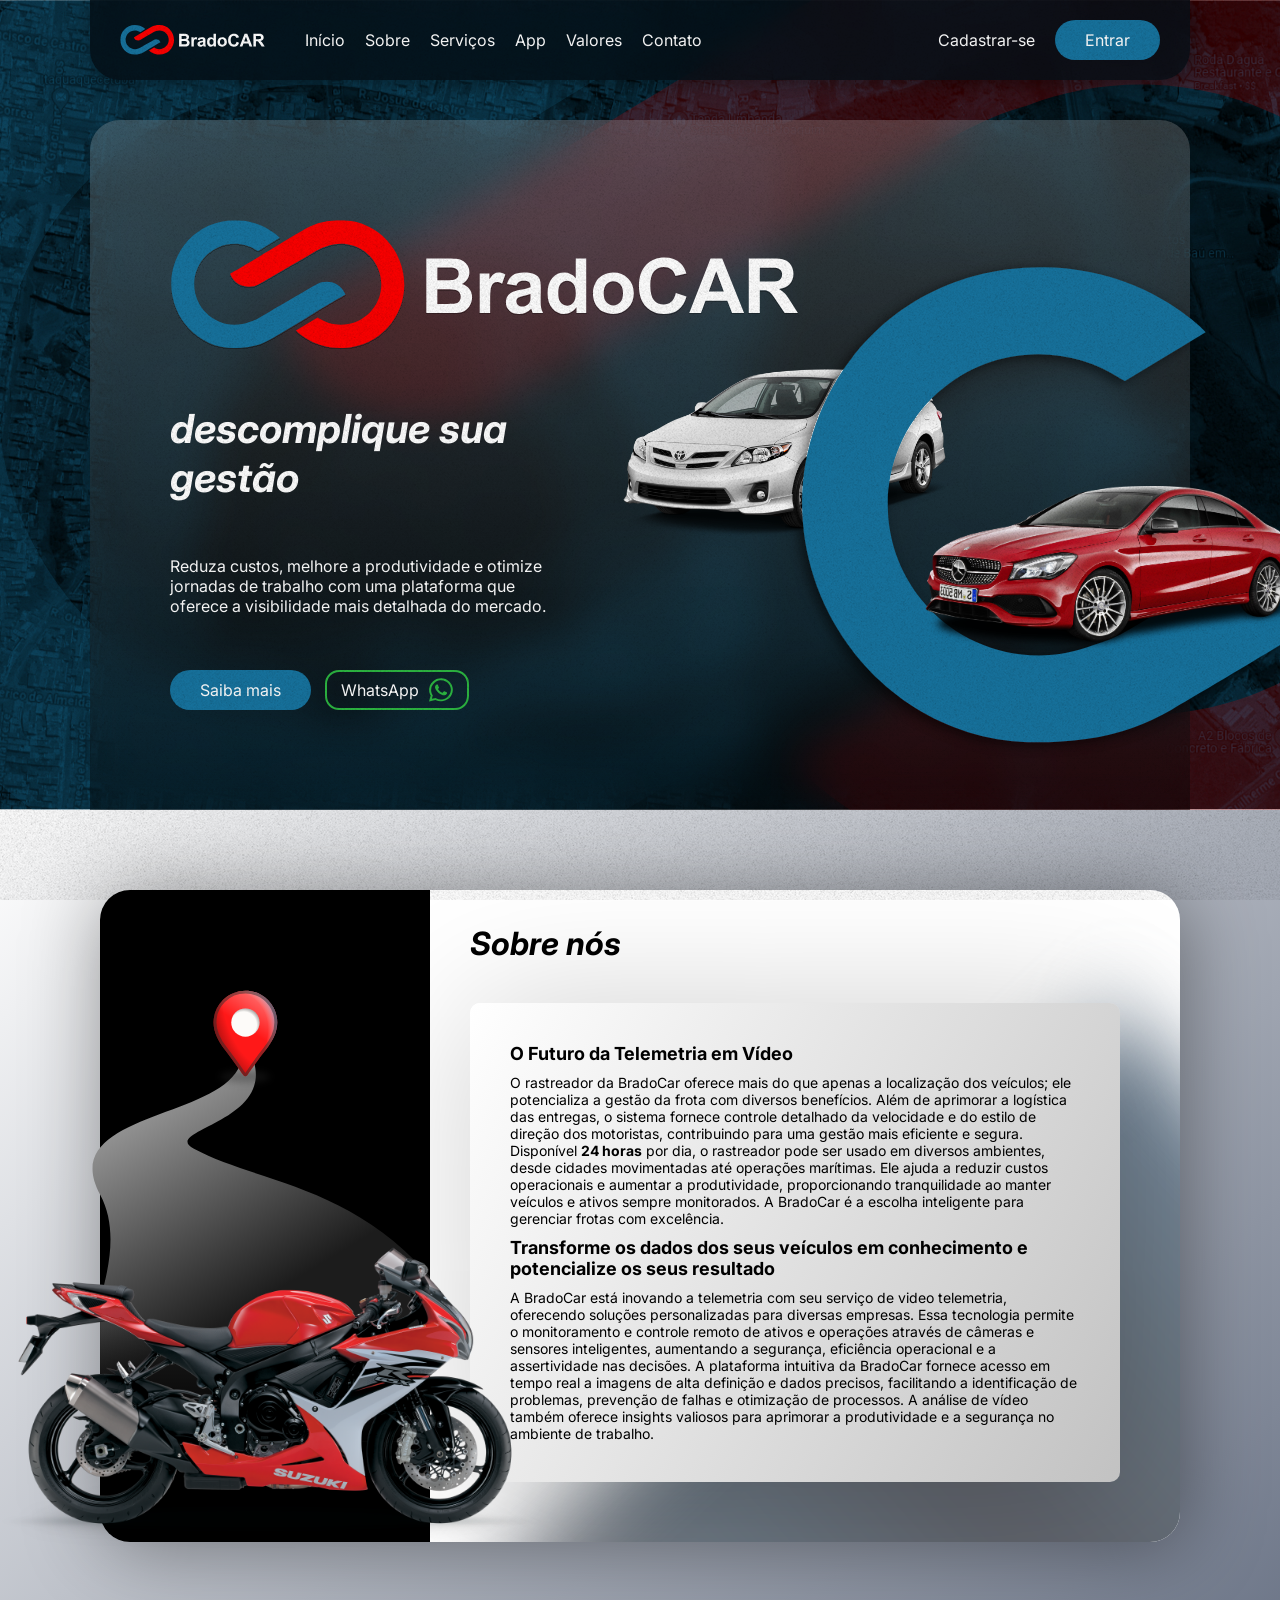
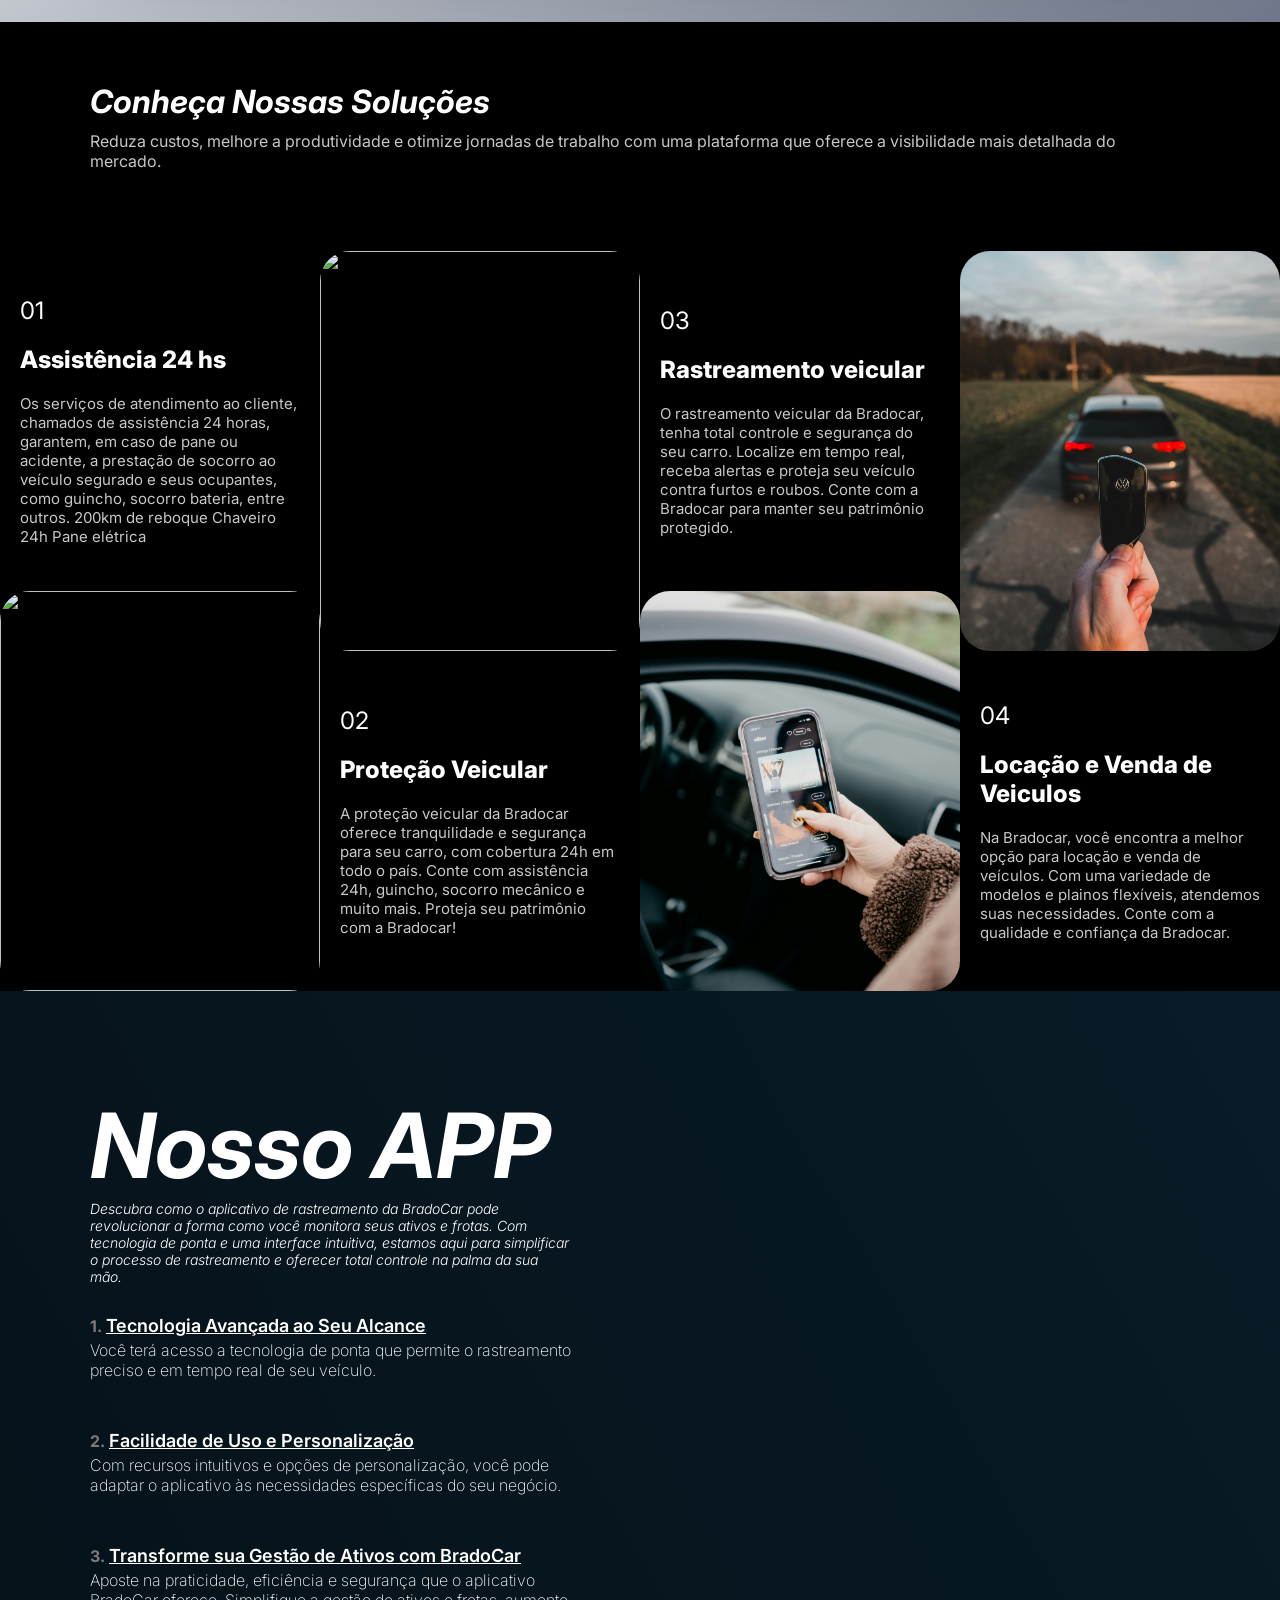
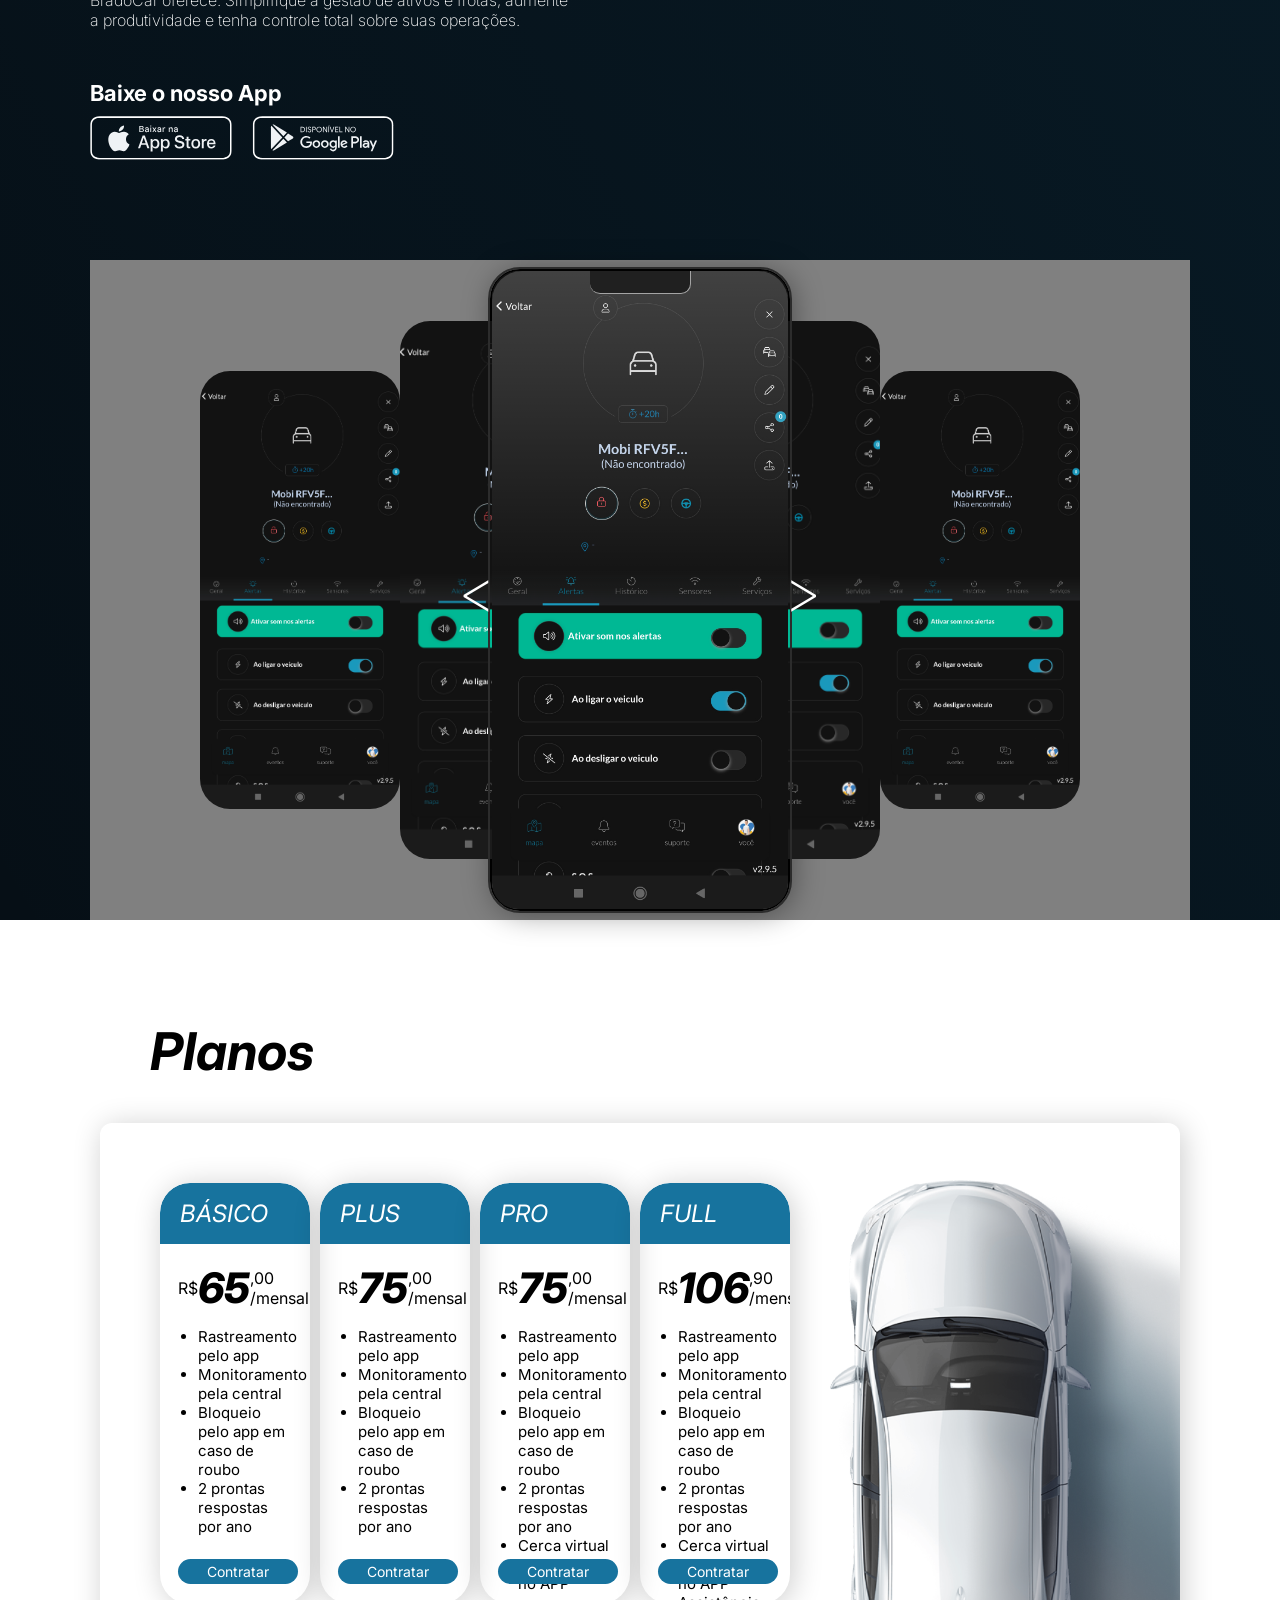
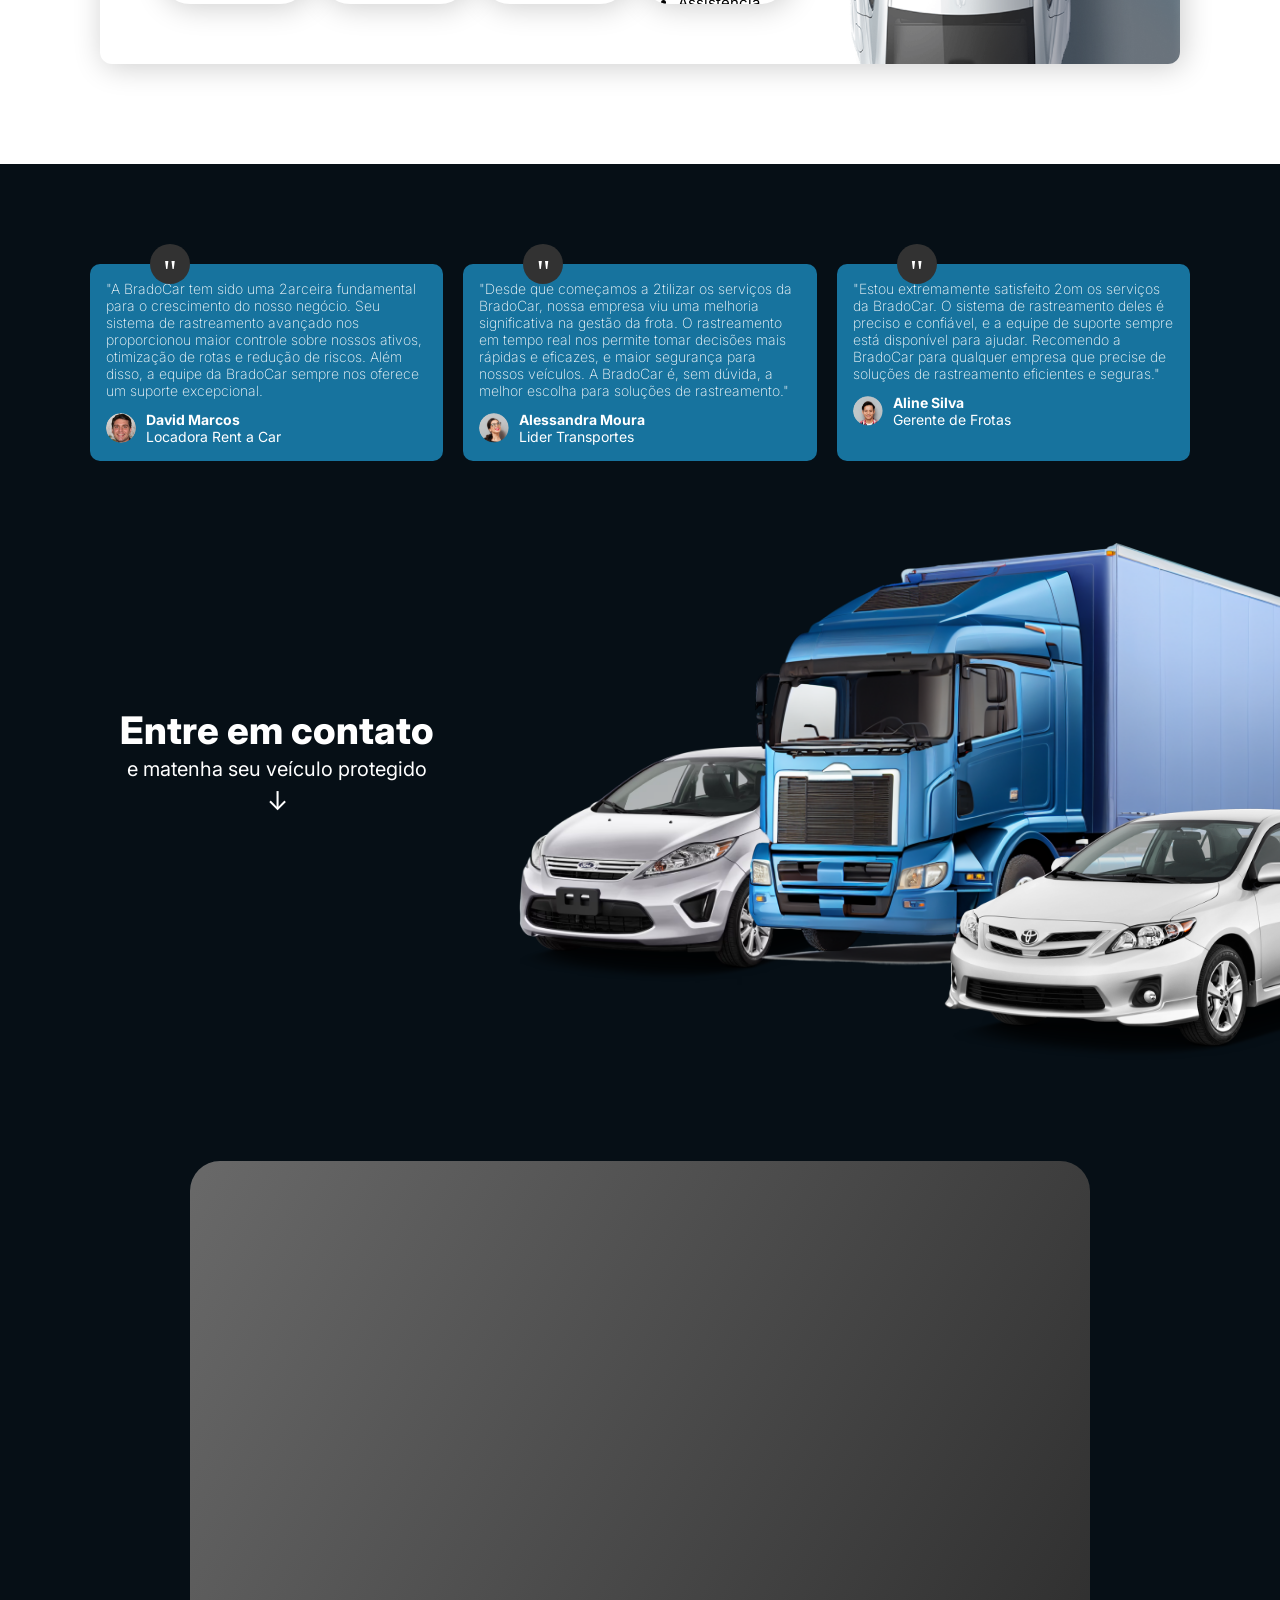
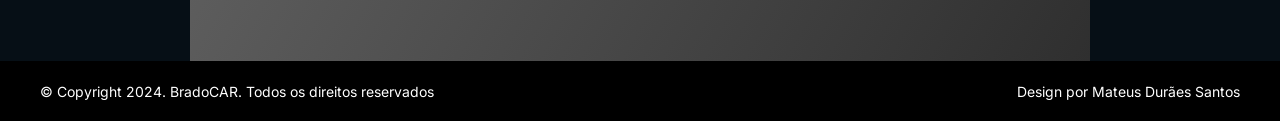
==== index.html @ 633b19df "first commit" ====
<!DOCTYPE html>
<html lang="en">

<head>
  <meta charset="UTF-8">
  <meta name="viewport" content="width=device-width, initial-scale=1.0">
  <title>Document</title>
  <link rel="stylesheet" href="style.css">
</head>

<body>

  <div class="noise"></div>

  <!-- Nav -->
  <header class="nav__container">
    <nav class="width">
      <div class="nav__options">
        <img class="nav__logo" src="./src/bradocar.svg" alt="Logo BradoCar">
        <a href="#" class="nav__link">Início</a>
        <a href="#" class="nav__link">Sobre</a>
        <a href="#" class="nav__link">Serviços</a>
        <a href="#" class="nav__link">App</a>
        <a href="#" class="nav__link">Valores</a>
        <a href="#" class="nav__link">Contato</a>
      </div>

      <div class="nav__options">
        <a href="" class=" nav__link">Cadastrar-se</a>
        <button class="button__blue">Entrar</button>
      </div>
    </nav>
  </header>

  <!-- Banner -->

  <div class="banner">
    <img class="banner__graf--logo" src="src/logo.svg" alt="">
    <div class="banner__container width">
      <div class="banner__grafismo">
        <img class="banner_graf-01" src="src/graf_01.svg" alt="">
        <img class="banner__toyota" src="src/car1.png" alt="">
        <img class="banner__car-mercedes" src="src/car2.png" alt="">
        <img class="banner__car-toyota" src="src/toyota.png" alt="">
      </div>

      <div class="banner__column">
        <img class="banner__logo" src="./src/bradocar.svg" alt="">
        <h1><i>descomplique sua gestão</i></h1>

        <p>
          Reduza custos, melhore a produtividade e otimize jornadas de trabalho com uma plataforma que oferece a
          visibilidade mais detalhada do mercado.
        </p>


        <div class="banner__buttons">
          <a href="#" class="button__blue">
            Saiba mais
          </a>
          <button class="button__whatsapp">
            WhatsApp
            <img src="./src/whatsapp.svg" alt="WhatsApp Logo">
          </button>
        </div>
      </div>
    </div>
  </div>

  <main>

    <!-- SOBRE -->

    <section class="sobre">
      <div class="sobre__grid width">
        <div class="sobre__column-1">
          <img class="sobre__pin" src="src/pin.svg" alt="">
          <img class="sobre__moto" src="src/moto.webp" alt="">
        </div>
        <div class="sobre__column-2">
          <h2><i>Sobre nós</i></h2>

          
          <div class="sobre__description">
            <div class="sobre__sombra"></div>
            <div class="sobre__nos">
              <p class="sobre__title">O Futuro da Telemetria em Vídeo</p>
              <p>
                O rastreador da BradoCar oferece mais do que apenas a localização dos veículos; ele potencializa a gestão da frota com diversos benefícios. Além de aprimorar a logística das entregas, o sistema fornece controle detalhado da velocidade e do estilo de direção dos motoristas, contribuindo para uma gestão mais eficiente e segura. Disponível <strong>24 horas</strong> por dia, o rastreador pode ser usado em diversos ambientes, desde cidades movimentadas até operações marítimas. Ele ajuda a reduzir custos operacionais e aumentar a produtividade, proporcionando tranquilidade ao manter veículos e ativos sempre monitorados. A BradoCar é a escolha inteligente para gerenciar frotas com excelência.
              </p>
              <p class="sobre__title">Transforme os dados dos seus veículos em conhecimento e potencialize os seus resultado</p>
              <p>
                A BradoCar está inovando a telemetria com seu serviço de video telemetria, oferecendo soluções personalizadas para diversas empresas. Essa tecnologia permite o monitoramento e controle remoto de ativos e operações através de câmeras e sensores inteligentes, aumentando a segurança, eficiência operacional e a assertividade nas decisões. A plataforma intuitiva da BradoCar fornece acesso em tempo real a imagens de alta definição e dados precisos, facilitando a identificação de problemas, prevenção de falhas e otimização de processos. A análise de vídeo também oferece insights valiosos para aprimorar a produtividade e a segurança no ambiente de trabalho.
              </p>
            </div>
          </div>

        </div>
      </div>
    </section>

    <!-- SOLUÇÕES -->

    <section class="solucoes">

      <div class="solucoes__header width">
        <h3><i>Conheça Nossas Soluções</i></h3>
        <p>
          Reduza custos, melhore a produtividade e otimize jornadas de trabalho com uma plataforma que oferece a visibilidade mais detalhada do mercado.
        </p>
      </div>
      <!-- Add by Javascript -->
      <div class="solucoes__grid" id="solucoes">
        
       </div>
    </section>
    

    <div class="background">
      
    <!-- NOSSA APP -->

      <section class="app">
        <div class="app__container width">
          <div class="app__column-1">
            <div>
              <h4><i>Nosso APP</i></h4>
              <p class="app__description">
                <i>Descubra como o aplicativo de rastreamento da BradoCar pode revolucionar a forma como você monitora seus ativos e frotas. Com tecnologia de ponta e uma interface intuitiva, estamos aqui para simplificar o processo de rastreamento e oferecer total controle na palma da sua mão.</i>
              </p>
            </div>
            <div class="app__topics">
              <p class="app__title"><strong>1. <span>Tecnologia Avançada ao Seu Alcance</span></strong></p>
              <p class="app__text">Você terá acesso a tecnologia de ponta que permite o rastreamento preciso e em tempo real de seu veículo.</p>
            </div>
            <div class="app__topics">
              <p class="app__title"><strong>2. <span>Facilidade de Uso e Personalização</span></strong></p>
              <p class="app__text">
                Com recursos intuitivos e opções de personalização, você pode adaptar o aplicativo às necessidades específicas do seu negócio.</p>
            </div>
            <div class="app__topics">
              <p class="app__title"><strong>3. <span>Transforme sua Gestão de Ativos com BradoCar</span></strong></p>
              <p class="app__text">Aposte na praticidade, eficiência e segurança que o aplicativo BradoCar oferece. Simplifique a gestão de ativos e frotas, aumente a produtividade e tenha controle total sobre suas operações.</p>
            </div>
            <div class="app__store">
              <p class=""><strong>Baixe o nosso App</strong></p>
              <div class="app__images">
                <img src="src/app_store.svg" alt="">
                <img src="src/play_store.svg" alt="">
              </div>
            </div>
          </div>
        
          <div class="app__cellphone">
            <img class="app__cellphone" src="./src/app.svg" alt="">
          </div>
        </div>
      </section>

      <!-- CARROSSEL -->

      <div class="carousel width">
        <div class="carousel">

          <div class="carousel__iframe">
            <div class="carousel__buttons">
              <button onclick="slide('right')" class="carousel__button--right">&#62;</button>
              <button onclick="slide('left')" class="carousel__button--left">&#60;</button>
            </div>
            <div class="carousel__container" id="carousel__slide">
              <img class="image_corners" src="app/8.png" alt="">
              <img class="image_between" src="app/8.png" alt="">
              <img class="image_center" src="app/8.png" alt="">
              <img class="image_between" src="app/8.png" alt="">
              <img class="image_corners" src="app/8.png" alt="">
            </div>
            
          </div>

        </div>
      </div>

    </div>
    
    <!-- PLANOS -->

    <section class="plain">

      <div class="width">
        <h5><i>Planos</i></h5>
      </div>

      <div class="plain__container" id="plain__container">
        <div class="plain__grid" id="plain__grid"></div>
        <img class="plain__car" src="src/top.png" alt="">
      </div>
    </section>

    <!-- ENTRE EM CONTATO -->
     
    <section class="container">
      <div class="contato__container width">
        <div class="contanto__relatos">
          <div class="contato__card">
            <p class="contato__p">
              "A BradoCar tem sido uma 2arceira fundamental para o crescimento do nosso negócio. Seu sistema de rastreamento avançado nos proporcionou maior controle sobre nossos ativos, otimização de rotas e redução de riscos. Além disso, a equipe da BradoCar sempre nos oferece um suporte excepcional.
            </p>
            <div class="contato__person">
              <img src="src/david.png" alt="">
              <div class="contato__name">
                <p><b>David Marcos</b></p>
                <p>Locadora Rent a Car</p>
              </div>
            </div>
          </div>
  
          <div class="contato__card">
            <p class="contato__p">
              "Desde que começamos a 2tilizar os serviços da BradoCar, nossa empresa viu uma melhoria significativa na gestão da frota. O rastreamento em tempo real nos permite tomar decisões mais rápidas e eficazes, e maior segurança para nossos veículos. A BradoCar é, sem dúvida, a melhor escolha para soluções de rastreamento."
            </p>
            <div class="contato__person">
              <img src="src/alessandra.png" alt="">
              <div class="contato__name">
                <p><b>Alessandra Moura</b></p>
                <p>Lider Transportes</p>
              </div>
            </div>
          </div>
  
          <div class="contato__card">
            <p class="contato__p">
              "Estou extremamente satisfeito 2om os serviços da BradoCar. O sistema de rastreamento deles é preciso e confiável, e a equipe de suporte sempre está disponível para ajudar. Recomendo a BradoCar para qualquer empresa que precise de soluções de rastreamento eficientes e seguras."
            </p>
            <div class="contato__person">
              <img src="src/aline.png" alt="">
              <div class="contato__name">
                <p><b>Aline Silva</b></p>
                <p>Gerente de Frotas</p>
              </div>
            </div>
          </div>
        </div>
  
        <div class="contato__cars">
          <div class="contato__images">
            <img class="contato__truck" src="src/truck.webp" alt="Caminhão">
            <img class="contato__fiesta" src="src/fiesta.png" alt="">
            <img class="contato__toyota" src="src/toyota.png" alt="">
          </div>
  
          <div class="contato__message">
            <h6>Entre em contato</h6>
            <p>e matenha seu veículo protegido</p>
            <div class="contato__arrow">↓</div>
          </div>
        </div>
      </div>
    </section>

  </main>

  <!-- FOOTER -->

  <footer>
    <div class="footer__container">

    </div>

    <div class="footer__rodape">
      <p>© Copyright 2024. BradoCAR. Todos os direitos reservados</p>
      <p>Design por Mateus Durães Santos</p>
    </div>    
  </footer>

</body>

<script>

const cardsInfos = [
  {
    number: '01',
    title: 'Assistência 24 hs',
    description: `Os serviços de atendimento ao cliente, chamados de assistência 24 horas, garantem, em caso de pane ou acidente, a prestação de socorro ao veículo segurado e seus ocupantes, como guincho, socorro bateria, entre outros.
    200km de reboque
    Chaveiro 24h
    Pane elétrica`,
    image: 'streets.jpg',
    css: 1
  },
  {
    number: '02',
    title: 'Proteção Veicular',
    description: `A proteção veicular da Bradocar oferece tranquilidade e segurança para seu carro, com cobertura 24h em todo o país. Conte com assistência 24h, guincho, socorro mecânico e muito mais. Proteja seu patrimônio com a Bradocar!`,
    image: 'truck.jpg',
    css: 2
  },
  {
    number: '03',
    title: 'Rastreamento veicular',
    description: `O rastreamento veicular da Bradocar, tenha total controle e segurança do seu carro. Localize em tempo real, receba alertas e proteja seu veículo contra furtos e roubos. Conte com a Bradocar para manter seu patrimônio protegido.`,
    image: 'cellphone.jpg',
    css: 1
  },
  {
    number: '04',
    title: 'Locação e Venda de Veiculos',
    description: `Na Bradocar, você encontra a melhor opção para locação e venda de veículos. Com uma variedade de modelos e plainos flexíveis, atendemos suas necessidades. Conte com a qualidade e confiança da Bradocar.`,
    image: 'carkey.jpg',
    css: 2
    
  },
]
const solucoes = document.getElementById('solucoes')

cardsInfos.forEach(obj => {
  const cards = document.createElement('div')
  cards.classList.add(obj.css == 1 ? 'solucoes__card-1' : 'solucoes__card-2')
  cards.innerHTML += `
    <div class="solucoes__text">
      <p class="solucoes__number">${obj.number}</p>
      <p class="solucoes__title">${obj.title}</p>
      <p class="solucoes__p">${obj.description}</p>
    </div>
    <img class="solucoes__img" src="src/${obj.image}" alt="">
  `
  solucoes.appendChild(cards)
})

const plain = document.getElementById('plain__grid')

const plainsInfos = [
  {
    plain: 'BÁSICO',
    value: 65,
    plainsOptions: [
      'Rastreamento pelo app',
      'Monitoramento pela central',
      'Bloqueio pelo app em caso de roubo',
      '2 prontas respostas por ano',
    ],
  },
  {
    plain: 'PLUS',
    value: 75,
    plainsOptions: [
      'Rastreamento pelo app',
      'Monitoramento pela central',
      'Bloqueio pelo app em caso de roubo',
      '2 prontas respostas por ano'
    ],
  },
  {
    plain: 'PRO',
    value: 75,
    plainsOptions: [
      'Rastreamento pelo app',
      'Monitoramento pela central',
      'Bloqueio pelo app em caso de roubo',
      '2 prontas respostas por ano',
      'Cerca virtual com alerta no APP',
    ],
  },
  {
    plain: 'FULL',
    value: 106.9,
    plainsOptions: [
      'Rastreamento pelo app',
      'Monitoramento pela central',
      'Bloqueio pelo app em caso de roubo',
      '2 prontas respostas por ano',
      'Cerca virtual com alerta no APP',
      'Assistência 24 horas',
    ],
  },
]

plainsInfos.forEach(obj => {
  const plainCard = document.createElement('div')
  plainCard.classList.add('plain__cards')
  
  const [valueFirst, valueSecond] = String(obj.value.toFixed(2)).split('.');

  plainCard.innerHTML = `
    <div class="plain__header"><i>${obj.plain}</i></div>
    <div class="plain__container--card">
      <div class="plain__price">
        <span class="plain__price--money">R$</span>
        <p class="plain__price--value"><i>${valueFirst}</i></p>
        <span>,${valueSecond} <br> /mensal</span>
      </div>
      <div class="plain__options">
        <ul>${obj.plainsOptions.map(options => `<li>${options}</li>`).join('')}</ul>
      </div>
      <button class="plain__button--blue">Contratar</button>
    </div>`
    plain__grid.appendChild(plainCard)
})


let slidePixels = 0

const slide = (param) => {
  const slide = document.getElementById('carousel__slide')

  if(param == 'right') {
    // slidePixels = slidePixels + 267
    // slide.style.transform = `translateX(${slidePixels}px)`
  }
  if(param == 'left') {
    slidePixels = slidePixels - 267
    slide.style.transform = `translateX(${slidePixels}px)`
  }
}



</script>

<style>
  @import url('https://fonts.googleapis.com/css2?family=Inter:ital,opsz,wght@0,14..32,100..900;1,14..32,100..900&display=swap');
  * {
    font-family: "Inter", sans-serif;
    padding: 0;
    margin: 0;
    box-sizing: border-box;
  }

  a {
    text-decoration: none;
  }

  :root {
    --blue_00: #17739E;
    --blue_01: #007AFF;
    --blue_02: #060F16;
    --red: #FF1818;
    --cinza: #323232;
    --preto: #121212;
  }

  .noise {
    position: fixed;
    pointer-events: none;
    top: 0;
    left: 0;
    width: 100vw;
    height: 100vh;
    background-image: url('./src/noise.png');
    z-index: 200;
    opacity: 0.4;
  }

  body {
    background: var(--blue_02);
    overflow-x: hidden;
  }

  .width {
    max-width: 1100px;
    width: calc(100% - 100px);
    margin: auto;
  }

  .button__blue {
    background: var(--blue_00);
    transition: .2s;
    color: #fff;
    font-size: 16px;
    border: none;
    border-radius: 50px;
    padding: 10px 30px;
    cursor: pointer;
    width: max-content;
    height: 40px;
  }

  .button__blue:hover {
    background: var(--blue_01);
    transition: .2s;
  }

  .button__whatsapp {
    transition: .2s;
    display: flex;
    align-items: center;
    gap: 10px;
    border: 2px solid #2DB742;
    border-radius: 14px;
    background: none;
    color: white;
    font-size: 16px;
    height: 40px;
    padding: 0 14px;
    width: max-content;
    cursor: pointer;
  }

  .button__whatsapp img {
    width: 24px;
    object-fit: contain;
  }


  .button__whatsapp:hover {
    background: rgba(56, 120, 73, 0.4);
    transition: .2s;
  }

  /* Nav */

  .nav__container {
    position: fixed;
    top: 0;
    display: flex;
    justify-content: center;
    width: 100%;
    z-index: 6;
  }

  nav {
    display: flex;
    align-items: center;
    justify-content: space-between;
    background: #060f16d1;
    height: 80px;
    backdrop-filter: blur(14px);
    padding: 0 30px;
    width: 100%;
    border-radius: 0 0 30px 30px;
    box-shadow: 4px 3px 20px rgba(0, 0, 0, 0.4);
  }

  .nav__options {
    display: flex;
    align-items: center;
    gap: 20px;
  }

  .nav__logo {
    height: 30px;
    object-fit: contain;
    margin-right: 20px;
  }

  .nav__link {
    color: #fff;
    font-size: 16px;
    transition: .2s;
  }

  .nav__link:hover {
    color: #c2c2c2;
    transition: .2s;
  }

  /* Header */

  .banner {
    position: relative;
    display: flex;
    justify-content: center;
    width: 100%;
    height: 90vh;
    background-image: url('./src/maps.jpg');
    background-size: cover;
    background-repeat: no-repeat;
    color: white;
    overflow: hidden;
  }

  .banner__container {
    position: absolute;
    bottom: 0;
    width: 100%;
    height: calc(90vh - 120px);
    backdrop-filter: blur(20px);
    border-radius: 30px 30px 0 0;
    background-image: linear-gradient(180deg, rgba(255, 255, 255, 0.2), rgba(0, 0, 0, 0.4));
    padding: 100px 80px;
    z-index: 2;
  }

  .banner__buttons {
    display: flex;
    gap: 14px;
    align-items: center;
  }

  .banner__logo {
    height: 130px;
    width: max-content;
    z-index: 2;
  }

  h1 {
    font-size: 40px;
  }

  .banner__column {
    position: relative;
    width: 40%;
    height: 100%;
    display: flex;
    flex-direction: column;
    justify-content: space-between;
  }

  /*  */

  .banner__graf--logo {
    position: absolute;
    right: -360px;
    top: -100px;
    height: 1000px;
    opacity: 0.2;
    filter: drop-shadow();
    z-index: 1;
  }

  .banner__grafismo {
    position: absolute;
    top: 0;
    right: 0;
    height: 100%;
    width: 46%;
    z-index: 2;
  }
  .banner_graf-01 {
    position: absolute;
    height: 500px;
    left: 20%;
    top: 20%;
    z-index: 2;
  }

  .banner__toyota,
  .banner__car-mercedes,
  .banner__car-toyota {
    position: absolute;
  }

  .banner__car-toyota {
    transform: translate(-150px, -70px);
    width: 340px;
    top: 40%;
    left: 16%;
    z-index: 1;
    animation: carro 1.2s;
  }

  .banner__toyota {
    width: 300px;
    z-index: 3;
    left: 20%;
    top: 42%;
    animation: carro-1 1s;
  }

  .banner__car-mercedes {
    width: 400px;
    z-index: 4;
    top: 40%;
    left: 25%;
    transform: translate(100px, 70px) scalex(-1);
    animation: mercedez 0.8s;
  }

  @keyframes carro-1 {
    from {
      transform: translate(80px, 0);
    }

    to {
      transform: translate(0, 0);
    }
  }

  @keyframes carro {
    from {
      transform: translate(-50px, -70px);
    }

    to {
      transform: translate(-150px, -70px);
    }
  }

  @keyframes mercedez {
    from {
      transform: translate(200px, 70px) scalex(-1);
    }

    to {
      transform: translate(100px, 70px) scalex(-1);
    }
  }

  /* SOBRE */

  .sobre {
    padding: 80px 0;
    background-image: linear-gradient(140deg, white, #6E7789);
    width: 100%;
  }

  .sobre__grid {
    position: relative;
    display: grid;
    width: calc(100% - 200px);
    grid-template-columns: 330px 2fr;
    box-shadow: 4px 4px 80px rgba(0, 0, 0, 0.4);
    border-radius: 30px;
  }

  .sobre__column-1 {
    position: relative;
    display: flex;
    justify-content: center;
    background: black;
    width: 100%;
    border-radius: 30px 0 0 30px;
  }


  .sobre__pin {
    transform: translatex(-4px);
    width: calc(100% + 8px);
    border-radius: 0 0 0 30px;
  }

  .sobre__moto {
    position: absolute;
    bottom: -30px;
    margin: auto;
    width: calc(100% + 260px);
    z-index: 3;
  }

  .sobre__column-2 {
    background: #fff;
    border-radius: 0 30px 30px 0;
    padding: 34px 60px 60px 40px;
    overflow: hidden;
  }

  h2 {
    font-size: 32px;
    margin-bottom: 40px;
  }

  .sobre__nos {
    position: relative;
    display: flex;
    flex-direction: column;
    gap: 10px;
    border-radius: 10px;
    box-shadow: 4px 4px 140px rgba(0, 0, 0, 0.2);
    padding: 40px;
    z-index: 2;
    background-image: linear-gradient(120deg, white, #c2c2c2);
  }

  .sobre__description {
    position: relative;
    font-size: 14px;
  }

  .sobre__title {
    font-size: 18px;
    font-weight: 700;
    z-index: 1;
  }

  .sobre__sombra {
    position: absolute;
    top: 160px;
    left: 200px;
    width: 798px;
    height: 856px;
    transform: rotate(48deg);
    background-image: linear-gradient(#778a9d, #67737E, rgb(93, 96, 104), #67737E, #7e7f85);
    filter: blur(40px);
  }

  /* SOLUÇÕES */

  .solucoes {
    background-color: black;
    color: white;
  }

  .solucoes__header {
    padding: 60px 0 80px 0;
    display: flex;
    flex-direction: column;
    gap: 10px;
  }
  
  h3 {
    font-size: 32px;
  }

  .solucoes__header p {
    color: #C7C7C7;
  }

  .solucoes__grid {
    display: grid;
    grid-template-columns: 1fr 1fr 1fr 1fr;
    width: 100%;
  }

  .solucoes__card-1 {
    display: flex;
    flex-direction: column;
  }

  .solucoes__texts {
    padding: 20px;
  }

  .solucoes__number {
    font-weight: 300px;  
    font-size: 24px;
  }

  .solucoes__title {
    font-size: 24px; 
    font-weight: 800;
  }

  .solucoes__p {
    font-size: 15px;
    color: #C7C7C7;
  }

  .solucoes__text {
    display: flex;
    flex-direction: column;
    justify-content: center;
    gap: 20px;
    padding: 20px;
    height: 340px;
  }

  .solucoes__img{
    width: 100%;
    height: 400px;
    object-fit: cover;
    border-radius: 30px;
    transition: .2s;
  }

  .solucoes__card-1 {
    position: relative;
  }

  .solucoes__card-2 {
    position: relative;
    display: flex;
    flex-direction: column-reverse;
  }

  /* APP */

  .background {
    background-image: linear-gradient(60deg, transparent, #17739e1f);
  }

  .app__container {
    display: grid;
    grid-template-columns: 1fr 1.2fr;
    gap: 40px;
    color: white;
    padding: 100px 0;
  }

  .app__column-1 {
    display: flex;
    flex-direction: column;
    gap: 30px;
  }

  h4 {
    font-size: 90px;
  }

  .app__description {
    font-size: 14px;
    font-weight: 300;
  }

  .app__topics {
    display: flex;
    flex-direction: column;
    gap: 4px;
    margin-bottom: 20px;
  }

  .app__title {
    color: #7b7b7b;
  }

  .app__title span {
    font-weight: 600;
    font-size: 18px;
    text-decoration: underline;
    color: white;
  }

  .app__text {
    font-size: 16px;
    font-weight: 200;
  }

  .app__store {
    display: flex;
    flex-direction: column;
    gap: 10px;
  }

  .app__store p {
    font-size: 22px;
  }

  .app__store img {
    height: 44px;
  }

  .app__images {
    display: flex;
    gap: 20px;
  }

  .app__cellphone {
    position: relative;
    display: flex;
    align-items: center;
  }

  .app__cellphone img {
    position: absolute;
    width: calc(100% + 100px);
  }

  /* CARROSSEL */

  .carousel {
    position: relative;
    display: flex;
    justify-content: center;
    align-items: center;
    gap: 20px;
    height: 660px;
    width: 100%;
    background-color: gray;
  }

  .carousel * {
    transition: .2s;
  }

  .carousel__iframe {
    position: absolute;
    display: flex;
    justify-content: center;
    margin: auto;
    outline: 2px solid #2c2c2c;
    border: 2px solid black;
    border-radius: 30px;
    height: 642px;
    width: 300px;
    box-shadow: 3px 3px 30px rgba(0, 0, 0, 0.4);
  }

  .carousel__iframe::before { /* Camera */
    content: '';
    position: absolute;
    margin: auto;
    height: 22px;
    background: rgb(32, 32, 32);
    width: 100px;
    border-radius: 0 0 10px 10px;
    border-color: #a4a4a4;
    border-width: 0 1px 1px 0 ;
    border-style: solid;
    z-index: 2;
  }

  .carousel__iframe::after {
    content: '';
    position: absolute;
    width: 100%;
    height: 100%;
    background-image: linear-gradient(rgba(255,255,255, 0.2), transparent, transparent);
    z-index: 1;
    border-radius: 30px;
  }

  .carousel__container {
    display: flex;
    align-items: center;
    justify-content: center;
  }

  .image_center, .image_corners, .image_between {
    object-fit: cover;
    border-radius: 30px;
  }

  .image_center {
    position: absolute;
    width: 296px;
    height: 638px;
    border-radius: 26px;
  }

  .image_between {
    min-width: 240px;
    width: calc(100% - 100px);
    height: calc(100% - 100px);
  }
  
  .image_corners {
    min-width: 200px;
    width: calc(100% - 200px);
    height: calc(100% - 200px);
  }

  .carousel__buttons {
    display: flex;
    align-items: center;
    position: absolute;
    top: 0;
    border-radius: 30px;
    width: 100%;
    height: 100%;
  }
  
  .carousel__button--left, .carousel__button--right {
    position: absolute;
    background: none;
    font-size: 60px;
    border: none;
    font-weight: 200;
    color: white;
    z-index: 3;
    transition: .2s;
    cursor: pointer;
    border-radius: 50%;
    width: 70px;
    height: 70px;
  }

  .carousel__button--left:hover, .carousel__button--right:hover {
    transition: .2s;
    backdrop-filter: blur(4px);
    color: var(--blue_01);
  }

  .carousel__button--left {
    left: -50px;
  }

  .carousel__button--right {
    right: -50px;
  }

  /* PLAIN */

  .plain {
    background: white;
    padding: 100px 0;
  }

  .plain .width {
    width: calc(100% - 300px);
    margin-bottom: 40px;
    max-width: initial;
  }

  h5 {
    font-size: 52px;  
    font-weight: 700;
  }

  .plain__container {
    position: relative;
    display: flex;
    box-shadow: 3px 3px 30px rgba(0, 0, 0, 0.2);
    padding: 60px;
    width: calc(100% - 200px);
    border-radius: 12px;
    overflow: hidden;
    margin: auto;
  }

  .plain__grid {
    display: grid;
    grid-template-columns: 1fr 1fr 1fr 1fr;
    gap: 10px;
    padding-right: 330px;
  }

  .plain__price {
    display: flex;
    align-items: center;
  }

  .plain__price--money {
    font-size: 16px;
  }

  .plain__price--value {
    font-size: 42px;
    font-weight: 800;
  }
  
  .plain__options li {
    font-size: 15px;
  }

  .plain__cards {
    position: relative;
    border-radius: 30px;
    overflow: hidden;
    box-shadow: 3px 3px 30px rgba(0,0,0,0.2);
  }

  .plain__container--card {
    position: relative;
    display: flex;
    flex-direction: column;
    gap: 14px;
    height: 360px;
    padding: 18px;
  }
  
  .plain__button--blue {
    position: absolute;
    z-index: 4;
    background: var(--blue_00);
    color: white;
    border-radius: 50px;
    font-size: 14px;
    border: none;
    padding: 4px 10px;
    bottom: 20px;
    width: calc(100% - 30px);
  }

  .plain ul {
    margin-left: 20px;
  }
  
  .plain__header {
    background: var(--blue_00);
    color: white;
    font-size: 24px;
    padding: 16px 20px;
    border-radius: 30px 30px 0 0;
  }

  .plain__car {
    position: absolute;
    right: -50px;
    width: 400px;
    bottom: -160px;
  }

  /* CONTATO */

  .container {
    overflow: hidden;
  }

  .contato__container {
    position: relative;
    display: flex;
    flex-direction: column;
    align-items: center;
    color: white; 
    padding-top: 100px;
  }

  .contanto__relatos {
    display: grid;
    grid-template-columns: 1fr 1fr 1fr;
    gap: 20px;
  }

  .contato__card {
    position: relative;
    display: flex;
    flex-direction: column;
    background: var(--blue_00);
    padding: 16px;
    border: 14px;
    color: white;
    font-size: 14px;
    border-radius: 10px;
    gap: 12px;
  }

  .contato__card::before {
    position: absolute;
    content: '"';
    top: -20px;
    left: 60px;
    display: flex;
    justify-content: center;
    width: 40px;
    height: 40px;
    border-radius: 50%;
    background: var(--cinza);
    line-height: 56px;
    font-family: Georgia, 'Times New Roman', Times, serif;
    color: white;
    font-size: 34px;
  }

  .contato__p {
    font-weight: 200;
  }

  .contato__person {
    display: flex;
    gap: 10px;
    align-items: center;
    width: 100%;
    font-size: 14px;
  }

  .contato__person img {
    width: 30px;
    height: 30px;
    border-radius: 50%;
    object-fit: cover;
  }

  .contato__name {
    display: flex;
    flex-direction: column;
  }

  .contato__images {
    position: absolute;
    left: 50%;
    bottom: 0;
    width: 700px;
    height: 100%;
  }

  h6 {
    font-size: 38px;
    font-weight: 800;
  }
  .contato__truck,
  .contato__fiesta,
  .contato__toyota {
    position: absolute;
    right: 0;
    bottom: 0;
  }
  
  .contato__truck {
    z-index: 2;
    right: -200px;
    height: 600px;
    animation: truck 1.4s;
  }
  
  .contato__fiesta {
    height: 275px;
    right: 418px;
    bottom: 70px;
    animation: fiesta 1.4s;
  }

  .contato__toyota {
    z-index: 3;
    height: 381px;
    bottom: -64px;
    right: -100px;
    animation: toyota 1.6s;
  }

  @keyframes truck {
    from {
      transform: translate(140px, 0);
    }
    to {
      transform: translate(0, 0);
    }
  }

  @keyframes fiesta {
    from {
      transform: translate(200px, 0);
    }
    to {
      transform: translate(0, 0);
    }
  }

  @keyframes toyota {
    from {
      transform: translate(140px, 0);
    }
    to {
      transform: translate(0, 0);
    }
  }

  .contato__truck {
    position: absolute;
  }

  /* FOOTER */

  footer {
    position: relative;
    display: flex;
    flex-direction: column;
    align-items: center;
    padding-top: 100px;
    width: 100%;
  }

  .footer__container {
    background-image: linear-gradient(120deg, #696969,#2F2F2F);
    height: 500px;
    width: 100%;
    max-width: 900px;
    border-radius: 30px 30px 0 0;
    padding: 40px 100px;
    bottom: 0;
  }
  
  .footer__rodape {
    display: flex;
    align-items: center;
    justify-content: space-between;
    width: 100%;
    height: 60px;
    padding: 0 40px;
    background: black;
    color: white;
    font-size: 14px;
  }

  .contato__message {
    display: flex;
    flex-direction: column;
    gap: 4px;
    z-index: 2;
    margin-left: 20px;
    padding: 10px;
    text-align: center;
  }

  .contato__message p {
    font-size: 20px;
  }

  .contato__arrow {
    font-size: 26px;
  }

  .contato__cars {
    position: relative;
    display: flex;
    align-items: center;
    height: 600px;
    width: 100%;
  }

</style>
</html>
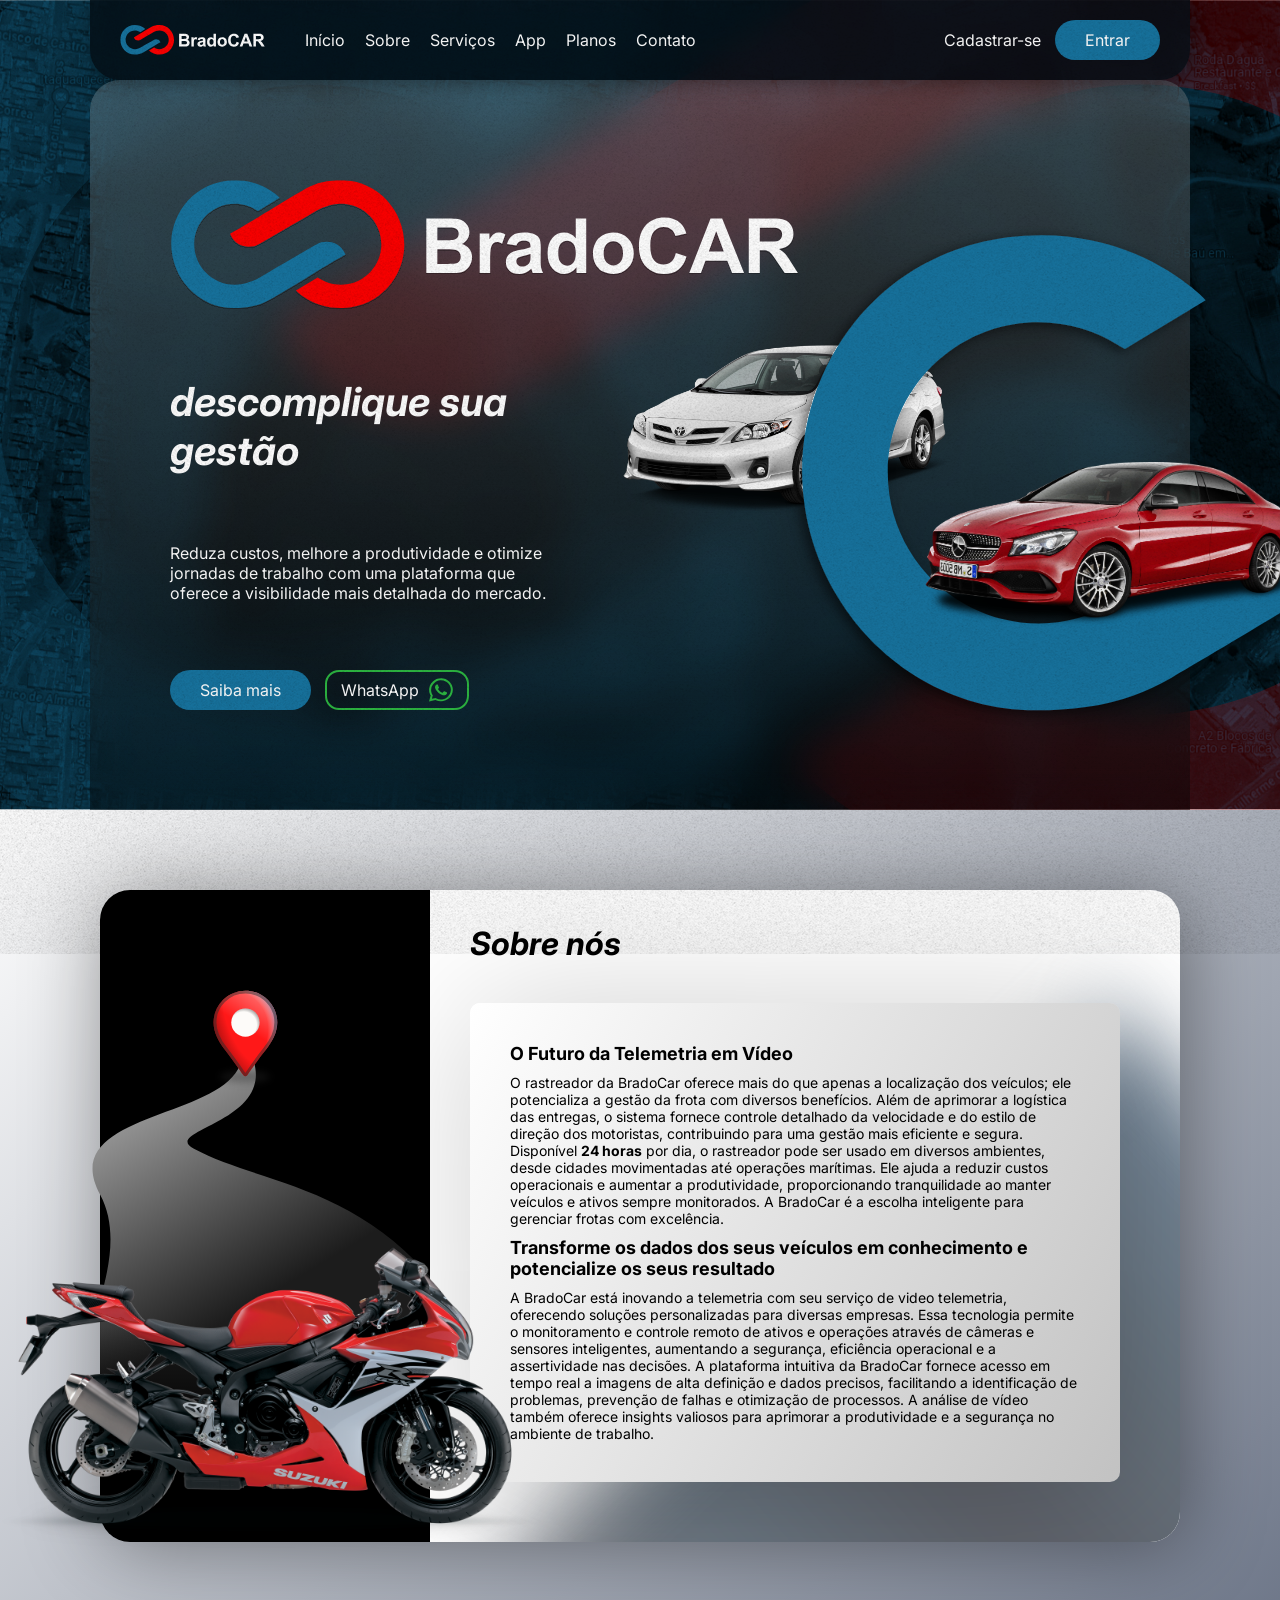
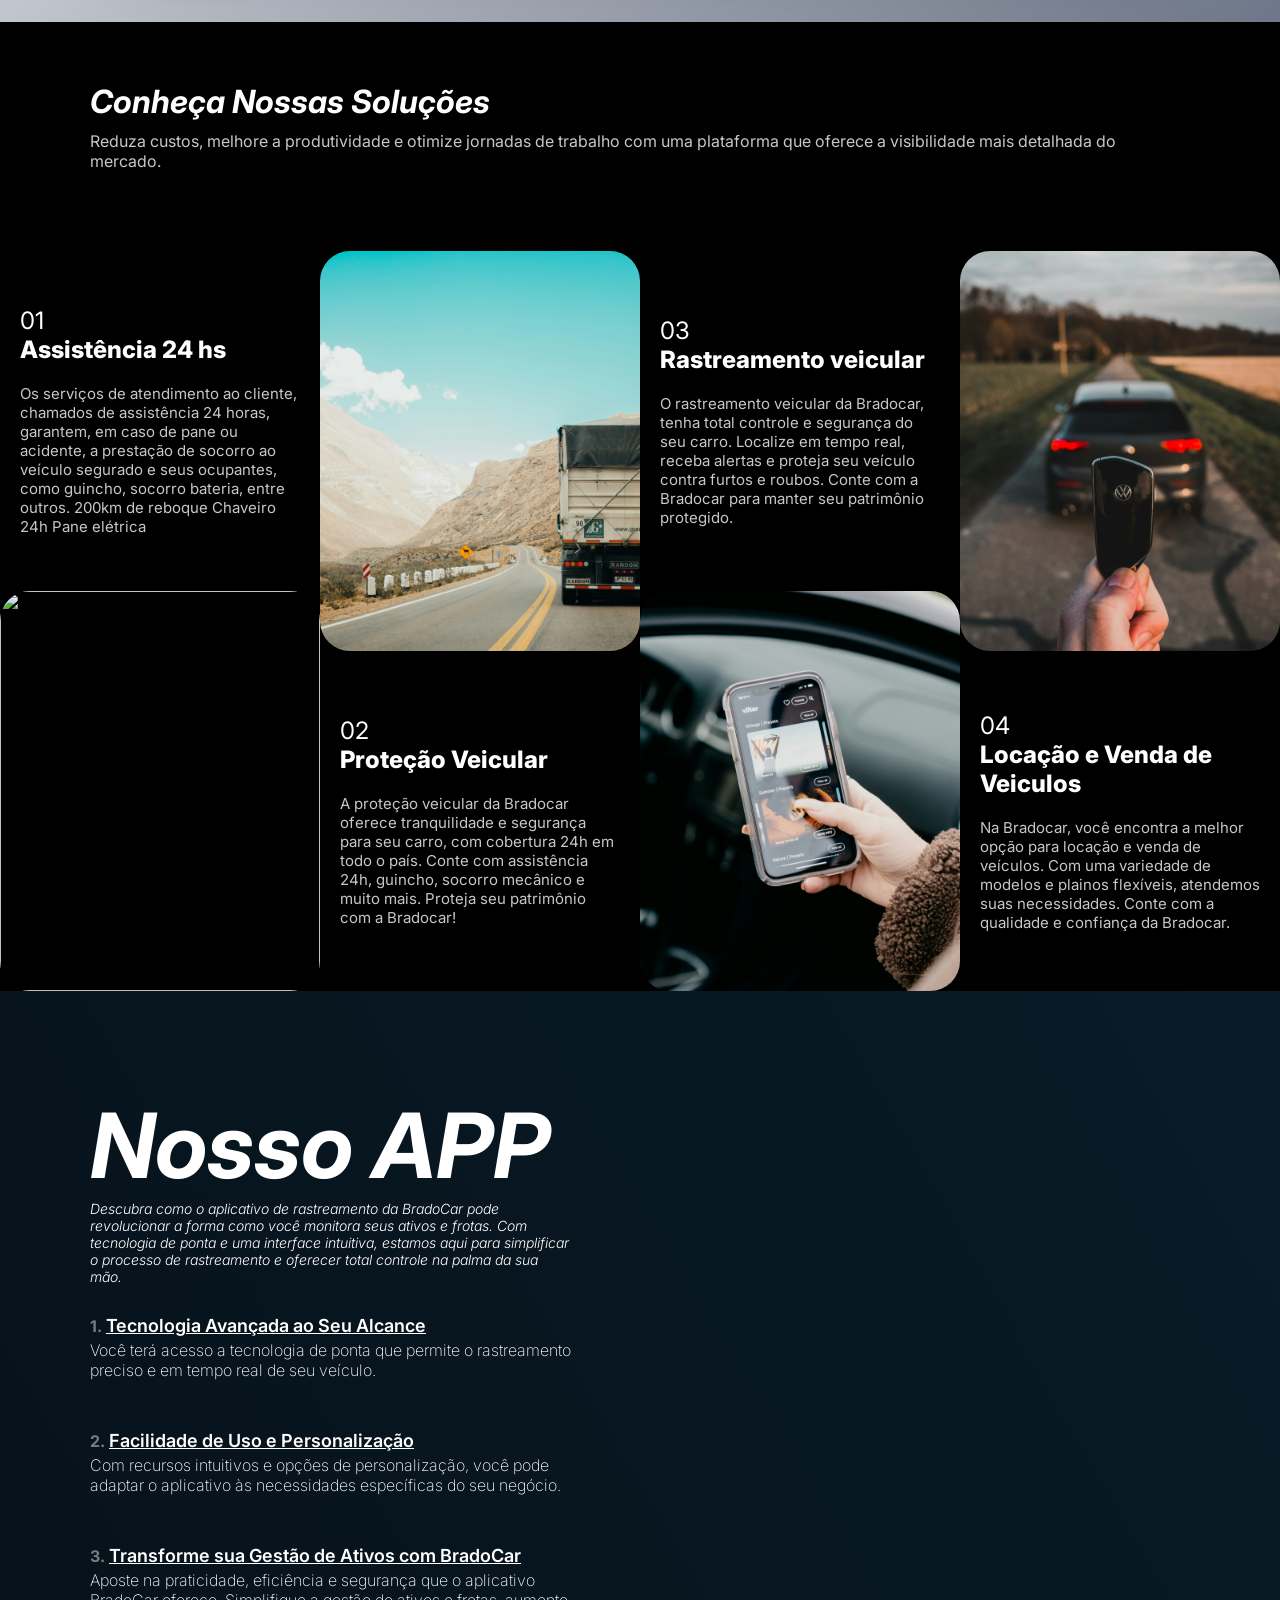
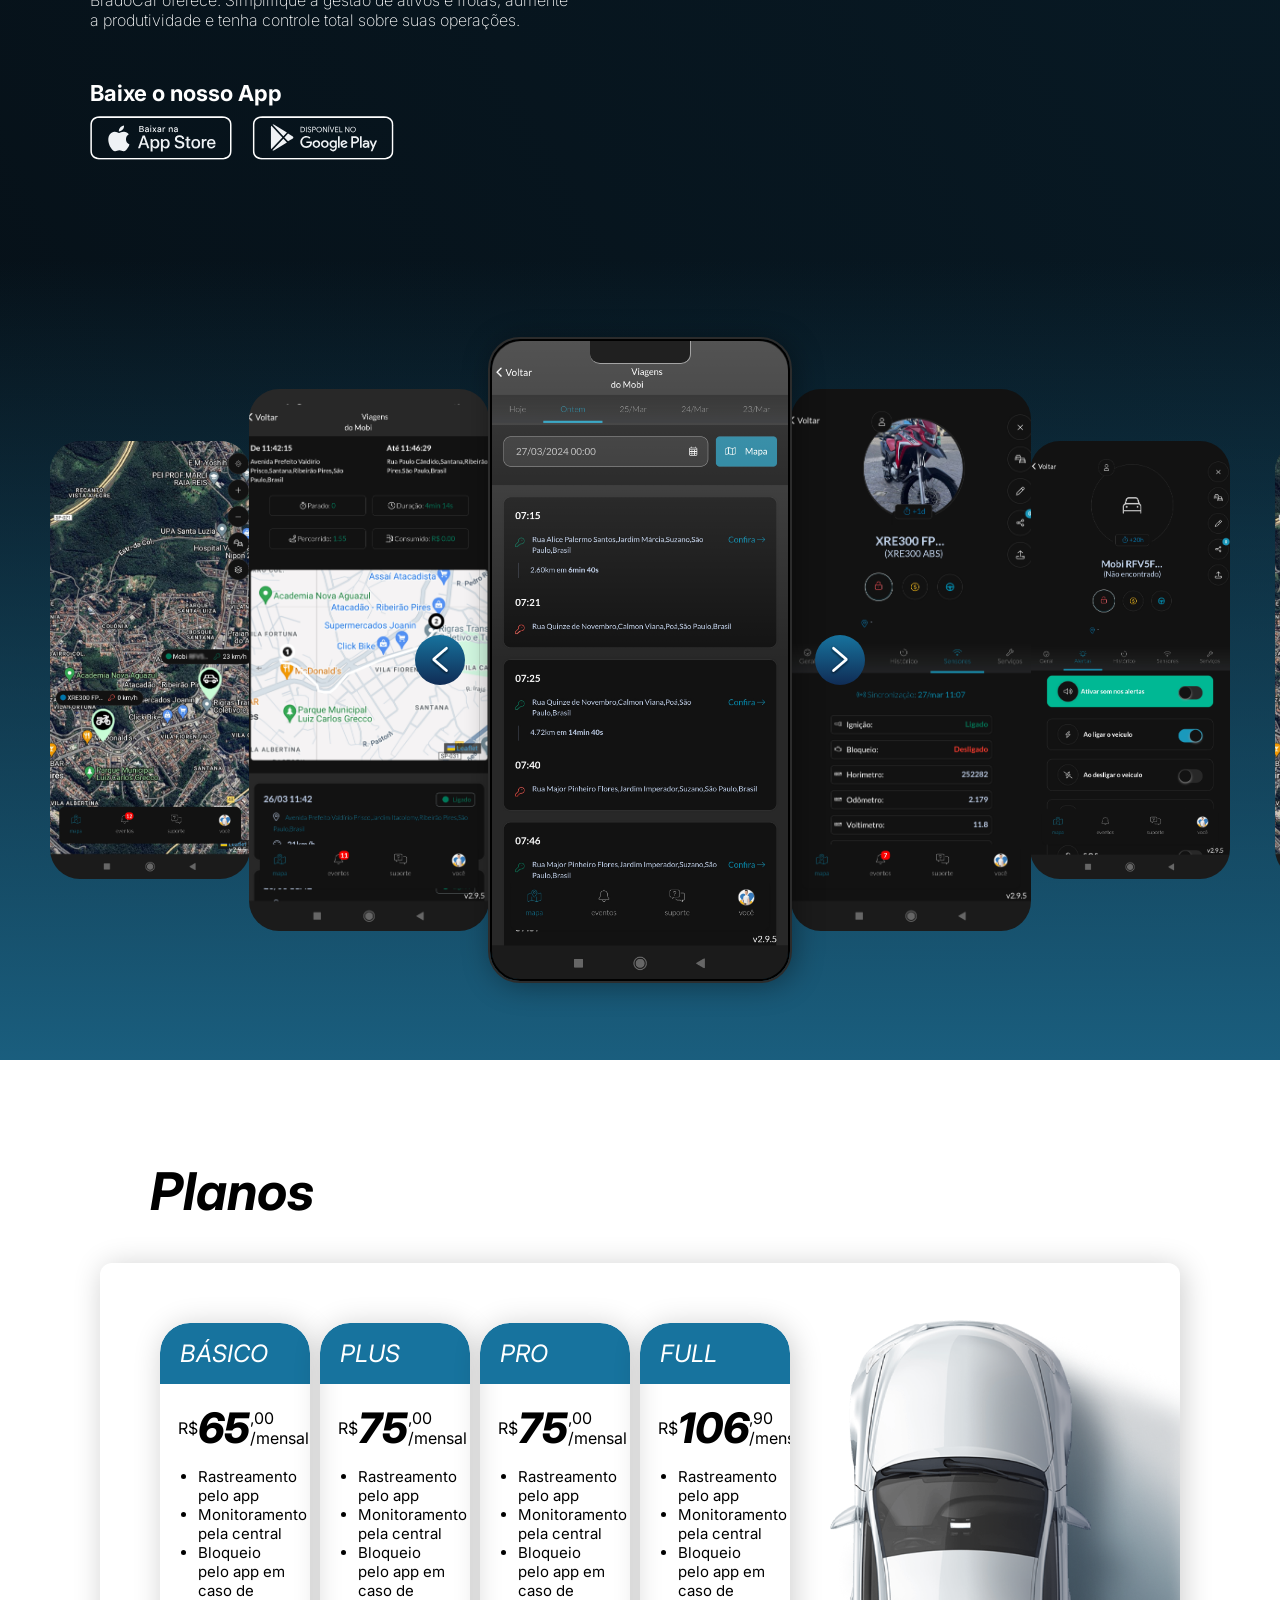
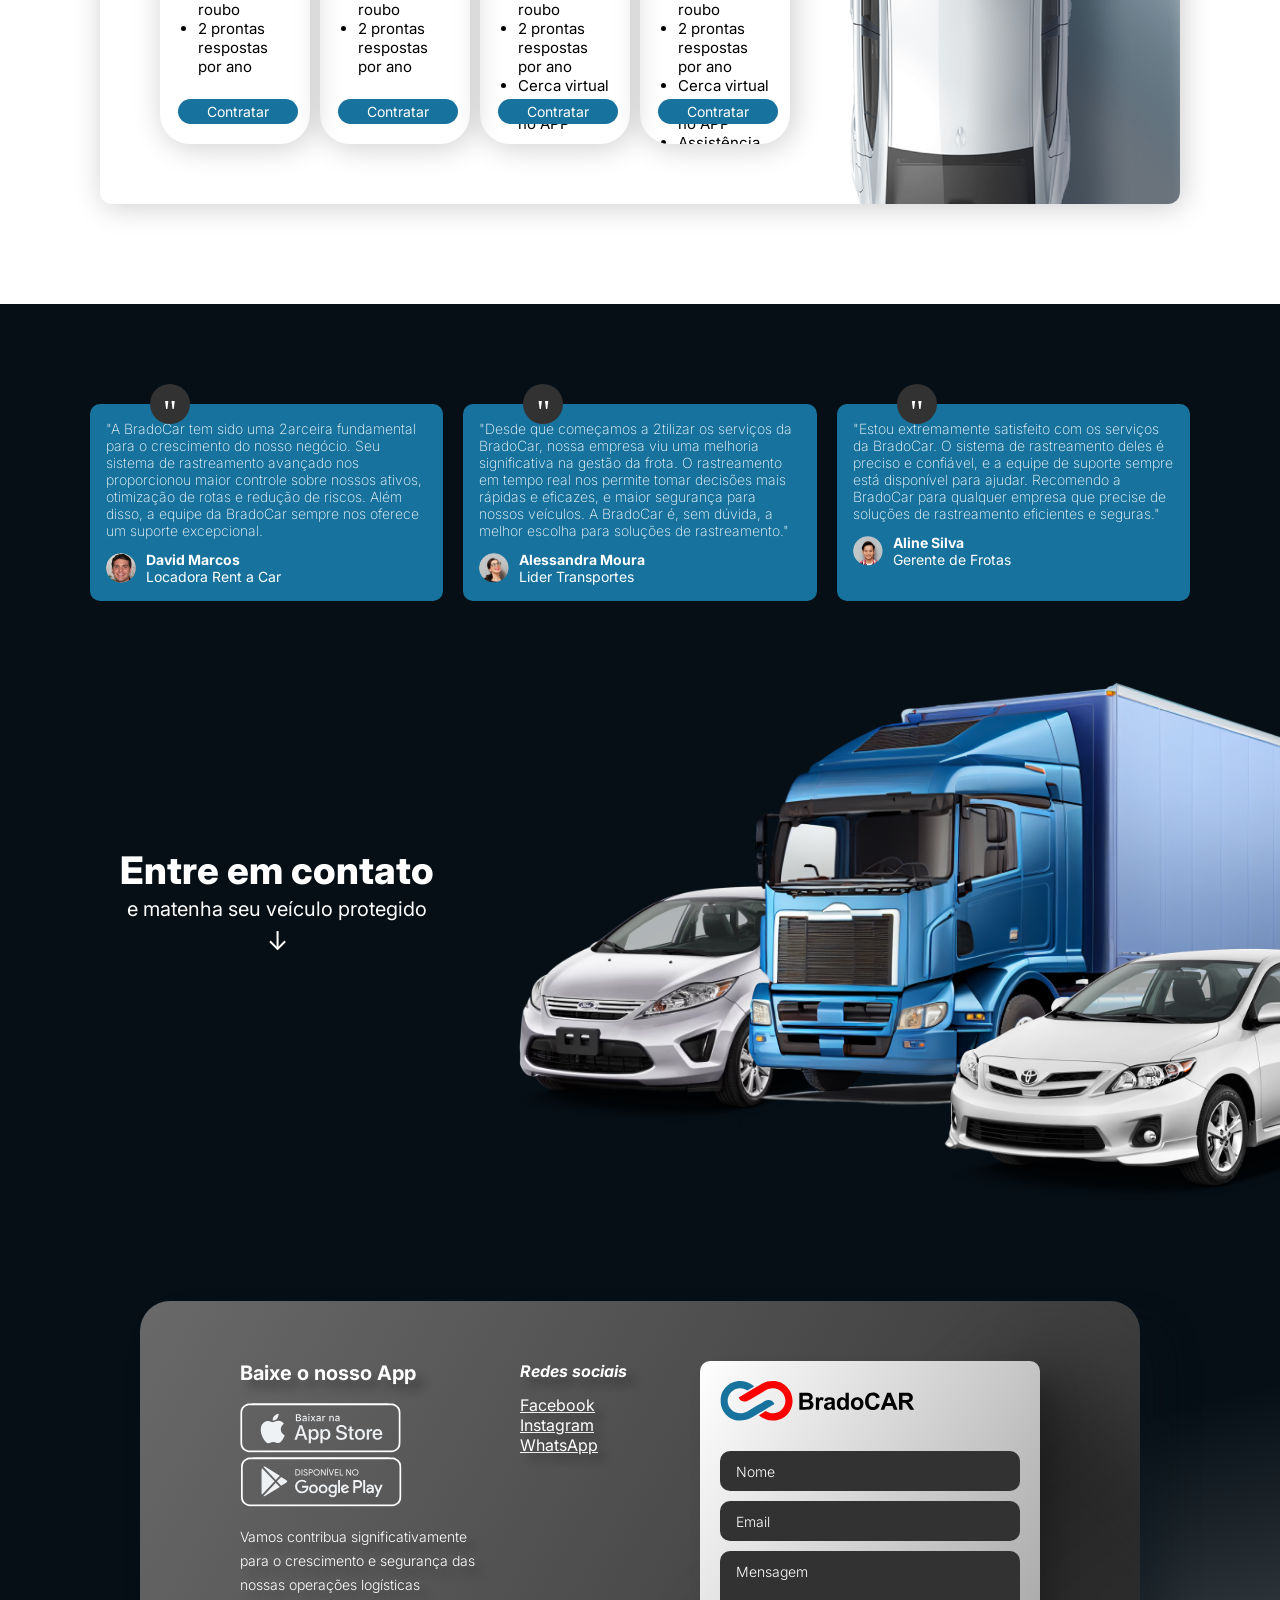
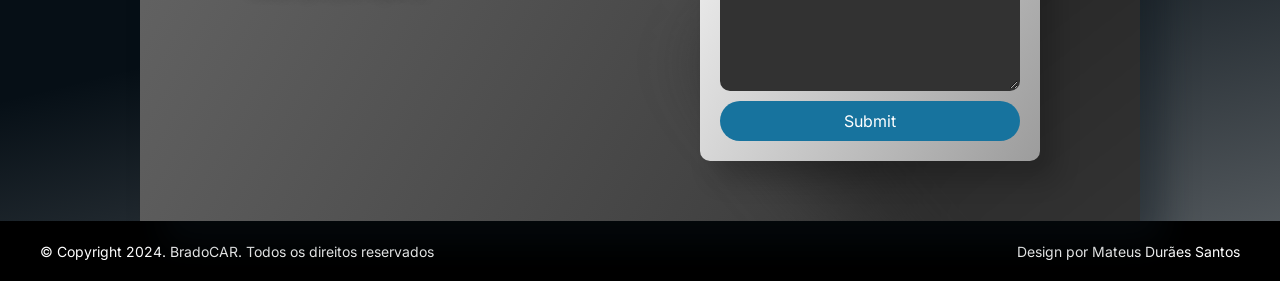
==== commit 61f8de96: "responsividade" ====
--- a/index.html
+++ b/index.html
@@ -5,6 +5,7 @@
   <meta charset="UTF-8">
   <meta name="viewport" content="width=device-width, initial-scale=1.0">
   <title>Document</title>
+  <meta name="description" content="Mateus Durães dos Santos - 2024.">
   <link rel="stylesheet" href="style.css">
 </head>
 
@@ -13,28 +14,36 @@
   <div class="noise"></div>
 
   <!-- Nav -->
-  <header class="nav__container">
-    <nav class="width">
+  <header>
+    <nav class="nav__container width" id="nav">
       <div class="nav__options">
         <img class="nav__logo" src="./src/bradocar.svg" alt="Logo BradoCar">
-        <a href="#" class="nav__link">Início</a>
-        <a href="#" class="nav__link">Sobre</a>
-        <a href="#" class="nav__link">Serviços</a>
-        <a href="#" class="nav__link">App</a>
-        <a href="#" class="nav__link">Valores</a>
-        <a href="#" class="nav__link">Contato</a>
-      </div>
-
-      <div class="nav__options">
-        <a href="" class=" nav__link">Cadastrar-se</a>
+
+        <div class="nav__responsive--overlay">
+          <button class="close__aside" activeOnClick>✕</button>
+
+          <div class="nav__options nav__options--response" activeOnClick>
+            <a href="#link-inicio" class="nav__link">Início</a>
+            <a href="#link-sobre" class="nav__link">Sobre</a>
+            <a href="#link-servicos" class="nav__link">Serviços</a>
+            <a href="#link-app" class="nav__link">App</a>
+            <a href="#link-planos" class="nav__link">Planos</a>
+            <a href="#link-contato" class="nav__link">Contato</a>
+          </div>
+        </div>
+      </div>
+
+      <div class="nav__cadastrar">
+        <a href="" class="nav__link">Cadastrar-se</a>
         <button class="button__blue">Entrar</button>
       </div>
+      <img class="nav__hamburguer" activeOnClick src="./src/hamburguer.svg" alt="">
     </nav>
   </header>
 
   <!-- Banner -->
 
-  <div class="banner">
+  <div class="banner" id="link-inicio">
     <img class="banner__graf--logo" src="src/logo.svg" alt="">
     <div class="banner__container width">
       <div class="banner__grafismo">
@@ -71,139 +80,162 @@
 
     <!-- SOBRE -->
 
-    <section class="sobre">
-      <div class="sobre__grid width">
-        <div class="sobre__column-1">
-          <img class="sobre__pin" src="src/pin.svg" alt="">
-          <img class="sobre__moto" src="src/moto.webp" alt="">
-        </div>
-        <div class="sobre__column-2">
-          <h2><i>Sobre nós</i></h2>
-
-          
-          <div class="sobre__description">
-            <div class="sobre__sombra"></div>
-            <div class="sobre__nos">
-              <p class="sobre__title">O Futuro da Telemetria em Vídeo</p>
-              <p>
-                O rastreador da BradoCar oferece mais do que apenas a localização dos veículos; ele potencializa a gestão da frota com diversos benefícios. Além de aprimorar a logística das entregas, o sistema fornece controle detalhado da velocidade e do estilo de direção dos motoristas, contribuindo para uma gestão mais eficiente e segura. Disponível <strong>24 horas</strong> por dia, o rastreador pode ser usado em diversos ambientes, desde cidades movimentadas até operações marítimas. Ele ajuda a reduzir custos operacionais e aumentar a produtividade, proporcionando tranquilidade ao manter veículos e ativos sempre monitorados. A BradoCar é a escolha inteligente para gerenciar frotas com excelência.
-              </p>
-              <p class="sobre__title">Transforme os dados dos seus veículos em conhecimento e potencialize os seus resultado</p>
-              <p>
-                A BradoCar está inovando a telemetria com seu serviço de video telemetria, oferecendo soluções personalizadas para diversas empresas. Essa tecnologia permite o monitoramento e controle remoto de ativos e operações através de câmeras e sensores inteligentes, aumentando a segurança, eficiência operacional e a assertividade nas decisões. A plataforma intuitiva da BradoCar fornece acesso em tempo real a imagens de alta definição e dados precisos, facilitando a identificação de problemas, prevenção de falhas e otimização de processos. A análise de vídeo também oferece insights valiosos para aprimorar a produtividade e a segurança no ambiente de trabalho.
-              </p>
-            </div>
-          </div>
-
+    <section>
+      <div class="link__ancor" id="link-sobre"></div>
+      <div class="sobre">
+        <div class="sobre__grid width">
+          <div class="sobre__column-1">
+            <img class="sobre__pin" src="src/pin.svg" alt="">
+            <img class="sobre__moto" src="src/moto.webp" alt="">
+          </div>
+          <div class="sobre__column-2">
+            <h2><i>Sobre nós</i></h2>
+            <div class="sobre__description">
+              <div class="sobre__sombra"></div>
+              <div class="sobre__nos">
+                <p class="sobre__title">O Futuro da Telemetria em Vídeo</p>
+                <p>
+                  O rastreador da BradoCar oferece mais do que apenas a localização dos veículos; ele potencializa a
+                  gestão da frota com diversos benefícios. Além de aprimorar a logística das entregas, o sistema fornece
+                  controle detalhado da velocidade e do estilo de direção dos motoristas, contribuindo para uma gestão
+                  mais eficiente e segura. Disponível <strong>24 horas</strong> por dia, o rastreador pode ser usado em
+                  diversos ambientes, desde cidades movimentadas até operações marítimas. Ele ajuda a reduzir custos
+                  operacionais e aumentar a produtividade, proporcionando tranquilidade ao manter veículos e ativos sempre
+                  monitorados. A BradoCar é a escolha inteligente para gerenciar frotas com excelência.
+                </p>
+                <p class="sobre__title">Transforme os dados dos seus veículos em conhecimento e potencialize os seus
+                  resultado</p>
+                <p>
+                  A BradoCar está inovando a telemetria com seu serviço de video telemetria, oferecendo soluções
+                  personalizadas para diversas empresas. Essa tecnologia permite o monitoramento e controle remoto de
+                  ativos e operações através de câmeras e sensores inteligentes, aumentando a segurança, eficiência
+                  operacional e a assertividade nas decisões. A plataforma intuitiva da BradoCar fornece acesso em tempo
+                  real a imagens de alta definição e dados precisos, facilitando a identificação de problemas, prevenção
+                  de falhas e otimização de processos. A análise de vídeo também oferece insights valiosos para aprimorar
+                  a produtividade e a segurança no ambiente de trabalho.
+                </p>
+              </div>
+            </div>
+          </div>
         </div>
       </div>
     </section>
 
     <!-- SOLUÇÕES -->
 
-    <section class="solucoes">
-
-      <div class="solucoes__header width">
-        <h3><i>Conheça Nossas Soluções</i></h3>
-        <p>
-          Reduza custos, melhore a produtividade e otimize jornadas de trabalho com uma plataforma que oferece a visibilidade mais detalhada do mercado.
-        </p>
-      </div>
-      <!-- Add by Javascript -->
-      <div class="solucoes__grid" id="solucoes">
-        
-       </div>
+    <section>
+      <div class="link__ancor" id="link-servicos"></div>
+      <div class="solucoes">
+        <div class="solucoes__header width">
+          <h3><i>Conheça Nossas Soluções</i></h3>
+          <p>
+            Reduza custos, melhore a produtividade e otimize jornadas de trabalho com uma plataforma que oferece a
+            visibilidade mais detalhada do mercado.
+          </p>
+        </div>
+        <!-- Add by Javascript -->
+        <div class="solucoes__grid" id="solucoes">
+        </div>
+      </div>
     </section>
-    
+
 
     <div class="background">
-      
-    <!-- NOSSA APP -->
-
-      <section class="app">
-        <div class="app__container width">
-          <div class="app__column-1">
-            <div>
-              <h4><i>Nosso APP</i></h4>
-              <p class="app__description">
-                <i>Descubra como o aplicativo de rastreamento da BradoCar pode revolucionar a forma como você monitora seus ativos e frotas. Com tecnologia de ponta e uma interface intuitiva, estamos aqui para simplificar o processo de rastreamento e oferecer total controle na palma da sua mão.</i>
-              </p>
-            </div>
-            <div class="app__topics">
-              <p class="app__title"><strong>1. <span>Tecnologia Avançada ao Seu Alcance</span></strong></p>
-              <p class="app__text">Você terá acesso a tecnologia de ponta que permite o rastreamento preciso e em tempo real de seu veículo.</p>
-            </div>
-            <div class="app__topics">
-              <p class="app__title"><strong>2. <span>Facilidade de Uso e Personalização</span></strong></p>
-              <p class="app__text">
-                Com recursos intuitivos e opções de personalização, você pode adaptar o aplicativo às necessidades específicas do seu negócio.</p>
-            </div>
-            <div class="app__topics">
-              <p class="app__title"><strong>3. <span>Transforme sua Gestão de Ativos com BradoCar</span></strong></p>
-              <p class="app__text">Aposte na praticidade, eficiência e segurança que o aplicativo BradoCar oferece. Simplifique a gestão de ativos e frotas, aumente a produtividade e tenha controle total sobre suas operações.</p>
-            </div>
-            <div class="app__store">
-              <p class=""><strong>Baixe o nosso App</strong></p>
-              <div class="app__images">
-                <img src="src/app_store.svg" alt="">
-                <img src="src/play_store.svg" alt="">
-              </div>
-            </div>
-          </div>
-        
-          <div class="app__cellphone">
-            <img class="app__cellphone" src="./src/app.svg" alt="">
+
+      <!-- NOSSA APP -->
+
+      <section>
+        <div class="link__ancor" id="link-app"></div>
+        <div class="app">
+          <div class="app__container width">
+            <div class="app__column-1">
+              <div>
+                <h4><i>Nosso APP</i></h4>
+                <p class="app__description">
+                  <i>Descubra como o aplicativo de rastreamento da BradoCar pode revolucionar a forma como você monitora
+                    seus ativos e frotas. Com tecnologia de ponta e uma interface intuitiva, estamos aqui para simplificar
+                    o processo de rastreamento e oferecer total controle na palma da sua mão.</i>
+                </p>
+              </div>
+              <div class="app__topics">
+                <p class="app__title"><strong>1. <span>Tecnologia Avançada ao Seu Alcance</span></strong></p>
+                <p class="app__text">Você terá acesso a tecnologia de ponta que permite o rastreamento preciso e em tempo
+                  real de seu veículo.</p>
+              </div>
+              <div class="app__topics">
+                <p class="app__title"><strong>2. <span>Facilidade de Uso e Personalização</span></strong></p>
+                <p class="app__text">
+                  Com recursos intuitivos e opções de personalização, você pode adaptar o aplicativo às necessidades
+                  específicas do seu negócio.</p>
+              </div>
+              <div class="app__topics">
+                <p class="app__title"><strong>3. <span>Transforme sua Gestão de Ativos com BradoCar</span></strong></p>
+                <p class="app__text">Aposte na praticidade, eficiência e segurança que o aplicativo BradoCar oferece.
+                  Simplifique a gestão de ativos e frotas, aumente a produtividade e tenha controle total sobre suas
+                  operações.</p>
+              </div>
+              <div class="app__store">
+                <p class=""><strong>Baixe o nosso App</strong></p>
+                <div class="app__images">
+                  <img src="src/app_store.svg" alt="">
+                  <img src="src/play_store.svg" alt="">
+                </div>
+              </div>
+            </div>
+            <div class="app__cellphone">
+              <img class="app__cellphone" src="./src/app.svg" alt="">
+            </div>
           </div>
         </div>
       </section>
 
       <!-- CARROSSEL -->
 
-      <div class="carousel width">
-        <div class="carousel">
-
-          <div class="carousel__iframe">
-            <div class="carousel__buttons">
-              <button onclick="slide('right')" class="carousel__button--right">&#62;</button>
-              <button onclick="slide('left')" class="carousel__button--left">&#60;</button>
-            </div>
-            <div class="carousel__container" id="carousel__slide">
-              <img class="image_corners" src="app/8.png" alt="">
-              <img class="image_between" src="app/8.png" alt="">
-              <img class="image_center" src="app/8.png" alt="">
-              <img class="image_between" src="app/8.png" alt="">
-              <img class="image_corners" src="app/8.png" alt="">
-            </div>
-            
-          </div>
-
-        </div>
-      </div>
-
+      <div class="carousel">
+
+        <div class="carousel__buttons">
+          <button id="button__l" onclick="slide('left')" class="carousel__button--left">
+            <img src="./src/arrow-l.svg" alt="">
+          </button>
+
+          <button id="button__r" onclick="slide('right')" class="carousel__button--right">
+            <img src="./src/arrow-r.svg" alt="">
+          </button>
+        </div>
+
+        <div class="carousel__iframe"></div>
+        <div class="carousel__container" id="carousel__slide">
+
+        </div>
+      </div>
     </div>
-    
+
     <!-- PLANOS -->
 
-    <section class="plain">
-
-      <div class="width">
-        <h5><i>Planos</i></h5>
-      </div>
-
-      <div class="plain__container" id="plain__container">
-        <div class="plain__grid" id="plain__grid"></div>
-        <img class="plain__car" src="src/top.png" alt="">
-      </div>
+    <section>
+      <div class="link__ancor" id="link-planos"></div>
+      <div class="plain">
+        <div class="plain__h5--response width">
+          <h5><i>Planos</i></h5>
+        </div>
+  
+        <div class="plain__container" id="plain__container">
+          <div class="plain__grid" id="plain__grid"></div>
+          <span class="plain__car--response"><img class="plain__car" src="src/top.png" alt=""></span>
+        </div>
+      </div>  
     </section>
 
     <!-- ENTRE EM CONTATO -->
-     
-    <section class="container">
+
+    <section class="contato">
       <div class="contato__container width">
         <div class="contanto__relatos">
           <div class="contato__card">
             <p class="contato__p">
-              "A BradoCar tem sido uma 2arceira fundamental para o crescimento do nosso negócio. Seu sistema de rastreamento avançado nos proporcionou maior controle sobre nossos ativos, otimização de rotas e redução de riscos. Além disso, a equipe da BradoCar sempre nos oferece um suporte excepcional.
+              "A BradoCar tem sido uma 2arceira fundamental para o crescimento do nosso negócio. Seu sistema de
+              rastreamento avançado nos proporcionou maior controle sobre nossos ativos, otimização de rotas e redução
+              de riscos. Além disso, a equipe da BradoCar sempre nos oferece um suporte excepcional.
             </p>
             <div class="contato__person">
               <img src="src/david.png" alt="">
@@ -213,10 +245,12 @@
               </div>
             </div>
           </div>
-  
+
           <div class="contato__card">
             <p class="contato__p">
-              "Desde que começamos a 2tilizar os serviços da BradoCar, nossa empresa viu uma melhoria significativa na gestão da frota. O rastreamento em tempo real nos permite tomar decisões mais rápidas e eficazes, e maior segurança para nossos veículos. A BradoCar é, sem dúvida, a melhor escolha para soluções de rastreamento."
+              "Desde que começamos a 2tilizar os serviços da BradoCar, nossa empresa viu uma melhoria significativa na
+              gestão da frota. O rastreamento em tempo real nos permite tomar decisões mais rápidas e eficazes, e maior
+              segurança para nossos veículos. A BradoCar é, sem dúvida, a melhor escolha para soluções de rastreamento."
             </p>
             <div class="contato__person">
               <img src="src/alessandra.png" alt="">
@@ -226,10 +260,12 @@
               </div>
             </div>
           </div>
-  
+
           <div class="contato__card">
             <p class="contato__p">
-              "Estou extremamente satisfeito 2om os serviços da BradoCar. O sistema de rastreamento deles é preciso e confiável, e a equipe de suporte sempre está disponível para ajudar. Recomendo a BradoCar para qualquer empresa que precise de soluções de rastreamento eficientes e seguras."
+              "Estou extremamente satisfeito com os serviços da BradoCar. O sistema de rastreamento deles é preciso e
+              confiável, e a equipe de suporte sempre está disponível para ajudar. Recomendo a BradoCar para qualquer
+              empresa que precise de soluções de rastreamento eficientes e seguras."
             </p>
             <div class="contato__person">
               <img src="src/aline.png" alt="">
@@ -240,14 +276,14 @@
             </div>
           </div>
         </div>
-  
+
         <div class="contato__cars">
           <div class="contato__images">
             <img class="contato__truck" src="src/truck.webp" alt="Caminhão">
             <img class="contato__fiesta" src="src/fiesta.png" alt="">
             <img class="contato__toyota" src="src/toyota.png" alt="">
           </div>
-  
+
           <div class="contato__message">
             <h6>Entre em contato</h6>
             <p>e matenha seu veículo protegido</p>
@@ -261,1119 +297,66 @@
 
   <!-- FOOTER -->
 
-  <footer>
+  <footer id="link-contato">
     <div class="footer__container">
-
+      <div class="footer__grid">
+        <div class="footer__column-1">
+          <p class="footer__title"><strong>Baixe o nosso App</strong></p>
+
+          <div class="footer__store">
+            <img src="./src/app_store.svg" alt="">
+            <img src="./src/play_store.svg" alt="">
+          </div>
+
+          <p class="footer__texts">
+            Vamos contribua significativamente para o crescimento e segurança das nossas operações logísticas
+          </p>
+        </div>
+
+        <div class="footer__column-2">
+          <p class="footer__redes--title"><strong><i>Redes sociais</i></strong></p>
+          <span class="footer__column-2--response">
+            <a class="footer__redes" href="">Facebook</a>
+            <a class="footer__redes" href="">Instagram</a>
+            <a class="footer__redes" href="">WhatsApp</a>
+          </span>
+        </div>
+
+        <div class="footer__forms">
+          <div class="footer__sombra"></div>
+          <form action="">
+            <img src="./src/bradocar_black.svg" alt="">
+            <input placeholder="Nome" type="text">
+            <input placeholder="Email" type="text">
+            <textarea placeholder="Mensagem"></textarea>
+            <input class="button__blue" type="submit">
+          </form>
+        </div>
+      </div>
     </div>
 
     <div class="footer__rodape">
       <p>© Copyright 2024. BradoCAR. Todos os direitos reservados</p>
       <p>Design por Mateus Durães Santos</p>
-    </div>    
+    </div>
   </footer>
 
+  <script src="carrossel.js"></script>
+  <script src="createCards.js"></script>
+  <script src="planos.js"></script>
+  <script>
+
+    const nav = document.querySelector('nav')
+    let handleAside = false
+    const openAside = () => {
+      handleAside ? nav.classList.remove('nav__responsive') : nav.classList.add('nav__responsive')
+      handleAside = !handleAside
+    }
+
+    const activeOnClick = document.querySelectorAll('[activeOnClick]')
+    activeOnClick.forEach(obj => obj.addEventListener('click', openAside))
+
+  </script>
+  
 </body>
-
-<script>
-
-const cardsInfos = [
-  {
-    number: '01',
-    title: 'Assistência 24 hs',
-    description: `Os serviços de atendimento ao cliente, chamados de assistência 24 horas, garantem, em caso de pane ou acidente, a prestação de socorro ao veículo segurado e seus ocupantes, como guincho, socorro bateria, entre outros.
-    200km de reboque
-    Chaveiro 24h
-    Pane elétrica`,
-    image: 'streets.jpg',
-    css: 1
-  },
-  {
-    number: '02',
-    title: 'Proteção Veicular',
-    description: `A proteção veicular da Bradocar oferece tranquilidade e segurança para seu carro, com cobertura 24h em todo o país. Conte com assistência 24h, guincho, socorro mecânico e muito mais. Proteja seu patrimônio com a Bradocar!`,
-    image: 'truck.jpg',
-    css: 2
-  },
-  {
-    number: '03',
-    title: 'Rastreamento veicular',
-    description: `O rastreamento veicular da Bradocar, tenha total controle e segurança do seu carro. Localize em tempo real, receba alertas e proteja seu veículo contra furtos e roubos. Conte com a Bradocar para manter seu patrimônio protegido.`,
-    image: 'cellphone.jpg',
-    css: 1
-  },
-  {
-    number: '04',
-    title: 'Locação e Venda de Veiculos',
-    description: `Na Bradocar, você encontra a melhor opção para locação e venda de veículos. Com uma variedade de modelos e plainos flexíveis, atendemos suas necessidades. Conte com a qualidade e confiança da Bradocar.`,
-    image: 'carkey.jpg',
-    css: 2
-    
-  },
-]
-const solucoes = document.getElementById('solucoes')
-
-cardsInfos.forEach(obj => {
-  const cards = document.createElement('div')
-  cards.classList.add(obj.css == 1 ? 'solucoes__card-1' : 'solucoes__card-2')
-  cards.innerHTML += `
-    <div class="solucoes__text">
-      <p class="solucoes__number">${obj.number}</p>
-      <p class="solucoes__title">${obj.title}</p>
-      <p class="solucoes__p">${obj.description}</p>
-    </div>
-    <img class="solucoes__img" src="src/${obj.image}" alt="">
-  `
-  solucoes.appendChild(cards)
-})
-
-const plain = document.getElementById('plain__grid')
-
-const plainsInfos = [
-  {
-    plain: 'BÁSICO',
-    value: 65,
-    plainsOptions: [
-      'Rastreamento pelo app',
-      'Monitoramento pela central',
-      'Bloqueio pelo app em caso de roubo',
-      '2 prontas respostas por ano',
-    ],
-  },
-  {
-    plain: 'PLUS',
-    value: 75,
-    plainsOptions: [
-      'Rastreamento pelo app',
-      'Monitoramento pela central',
-      'Bloqueio pelo app em caso de roubo',
-      '2 prontas respostas por ano'
-    ],
-  },
-  {
-    plain: 'PRO',
-    value: 75,
-    plainsOptions: [
-      'Rastreamento pelo app',
-      'Monitoramento pela central',
-      'Bloqueio pelo app em caso de roubo',
-      '2 prontas respostas por ano',
-      'Cerca virtual com alerta no APP',
-    ],
-  },
-  {
-    plain: 'FULL',
-    value: 106.9,
-    plainsOptions: [
-      'Rastreamento pelo app',
-      'Monitoramento pela central',
-      'Bloqueio pelo app em caso de roubo',
-      '2 prontas respostas por ano',
-      'Cerca virtual com alerta no APP',
-      'Assistência 24 horas',
-    ],
-  },
-]
-
-plainsInfos.forEach(obj => {
-  const plainCard = document.createElement('div')
-  plainCard.classList.add('plain__cards')
-  
-  const [valueFirst, valueSecond] = String(obj.value.toFixed(2)).split('.');
-
-  plainCard.innerHTML = `
-    <div class="plain__header"><i>${obj.plain}</i></div>
-    <div class="plain__container--card">
-      <div class="plain__price">
-        <span class="plain__price--money">R$</span>
-        <p class="plain__price--value"><i>${valueFirst}</i></p>
-        <span>,${valueSecond} <br> /mensal</span>
-      </div>
-      <div class="plain__options">
-        <ul>${obj.plainsOptions.map(options => `<li>${options}</li>`).join('')}</ul>
-      </div>
-      <button class="plain__button--blue">Contratar</button>
-    </div>`
-    plain__grid.appendChild(plainCard)
-})
-
-
-let slidePixels = 0
-
-const slide = (param) => {
-  const slide = document.getElementById('carousel__slide')
-
-  if(param == 'right') {
-    // slidePixels = slidePixels + 267
-    // slide.style.transform = `translateX(${slidePixels}px)`
-  }
-  if(param == 'left') {
-    slidePixels = slidePixels - 267
-    slide.style.transform = `translateX(${slidePixels}px)`
-  }
-}
-
-
-
-</script>
-
-<style>
-  @import url('https://fonts.googleapis.com/css2?family=Inter:ital,opsz,wght@0,14..32,100..900;1,14..32,100..900&display=swap');
-  * {
-    font-family: "Inter", sans-serif;
-    padding: 0;
-    margin: 0;
-    box-sizing: border-box;
-  }
-
-  a {
-    text-decoration: none;
-  }
-
-  :root {
-    --blue_00: #17739E;
-    --blue_01: #007AFF;
-    --blue_02: #060F16;
-    --red: #FF1818;
-    --cinza: #323232;
-    --preto: #121212;
-  }
-
-  .noise {
-    position: fixed;
-    pointer-events: none;
-    top: 0;
-    left: 0;
-    width: 100vw;
-    height: 100vh;
-    background-image: url('./src/noise.png');
-    z-index: 200;
-    opacity: 0.4;
-  }
-
-  body {
-    background: var(--blue_02);
-    overflow-x: hidden;
-  }
-
-  .width {
-    max-width: 1100px;
-    width: calc(100% - 100px);
-    margin: auto;
-  }
-
-  .button__blue {
-    background: var(--blue_00);
-    transition: .2s;
-    color: #fff;
-    font-size: 16px;
-    border: none;
-    border-radius: 50px;
-    padding: 10px 30px;
-    cursor: pointer;
-    width: max-content;
-    height: 40px;
-  }
-
-  .button__blue:hover {
-    background: var(--blue_01);
-    transition: .2s;
-  }
-
-  .button__whatsapp {
-    transition: .2s;
-    display: flex;
-    align-items: center;
-    gap: 10px;
-    border: 2px solid #2DB742;
-    border-radius: 14px;
-    background: none;
-    color: white;
-    font-size: 16px;
-    height: 40px;
-    padding: 0 14px;
-    width: max-content;
-    cursor: pointer;
-  }
-
-  .button__whatsapp img {
-    width: 24px;
-    object-fit: contain;
-  }
-
-
-  .button__whatsapp:hover {
-    background: rgba(56, 120, 73, 0.4);
-    transition: .2s;
-  }
-
-  /* Nav */
-
-  .nav__container {
-    position: fixed;
-    top: 0;
-    display: flex;
-    justify-content: center;
-    width: 100%;
-    z-index: 6;
-  }
-
-  nav {
-    display: flex;
-    align-items: center;
-    justify-content: space-between;
-    background: #060f16d1;
-    height: 80px;
-    backdrop-filter: blur(14px);
-    padding: 0 30px;
-    width: 100%;
-    border-radius: 0 0 30px 30px;
-    box-shadow: 4px 3px 20px rgba(0, 0, 0, 0.4);
-  }
-
-  .nav__options {
-    display: flex;
-    align-items: center;
-    gap: 20px;
-  }
-
-  .nav__logo {
-    height: 30px;
-    object-fit: contain;
-    margin-right: 20px;
-  }
-
-  .nav__link {
-    color: #fff;
-    font-size: 16px;
-    transition: .2s;
-  }
-
-  .nav__link:hover {
-    color: #c2c2c2;
-    transition: .2s;
-  }
-
-  /* Header */
-
-  .banner {
-    position: relative;
-    display: flex;
-    justify-content: center;
-    width: 100%;
-    height: 90vh;
-    background-image: url('./src/maps.jpg');
-    background-size: cover;
-    background-repeat: no-repeat;
-    color: white;
-    overflow: hidden;
-  }
-
-  .banner__container {
-    position: absolute;
-    bottom: 0;
-    width: 100%;
-    height: calc(90vh - 120px);
-    backdrop-filter: blur(20px);
-    border-radius: 30px 30px 0 0;
-    background-image: linear-gradient(180deg, rgba(255, 255, 255, 0.2), rgba(0, 0, 0, 0.4));
-    padding: 100px 80px;
-    z-index: 2;
-  }
-
-  .banner__buttons {
-    display: flex;
-    gap: 14px;
-    align-items: center;
-  }
-
-  .banner__logo {
-    height: 130px;
-    width: max-content;
-    z-index: 2;
-  }
-
-  h1 {
-    font-size: 40px;
-  }
-
-  .banner__column {
-    position: relative;
-    width: 40%;
-    height: 100%;
-    display: flex;
-    flex-direction: column;
-    justify-content: space-between;
-  }
-
-  /*  */
-
-  .banner__graf--logo {
-    position: absolute;
-    right: -360px;
-    top: -100px;
-    height: 1000px;
-    opacity: 0.2;
-    filter: drop-shadow();
-    z-index: 1;
-  }
-
-  .banner__grafismo {
-    position: absolute;
-    top: 0;
-    right: 0;
-    height: 100%;
-    width: 46%;
-    z-index: 2;
-  }
-  .banner_graf-01 {
-    position: absolute;
-    height: 500px;
-    left: 20%;
-    top: 20%;
-    z-index: 2;
-  }
-
-  .banner__toyota,
-  .banner__car-mercedes,
-  .banner__car-toyota {
-    position: absolute;
-  }
-
-  .banner__car-toyota {
-    transform: translate(-150px, -70px);
-    width: 340px;
-    top: 40%;
-    left: 16%;
-    z-index: 1;
-    animation: carro 1.2s;
-  }
-
-  .banner__toyota {
-    width: 300px;
-    z-index: 3;
-    left: 20%;
-    top: 42%;
-    animation: carro-1 1s;
-  }
-
-  .banner__car-mercedes {
-    width: 400px;
-    z-index: 4;
-    top: 40%;
-    left: 25%;
-    transform: translate(100px, 70px) scalex(-1);
-    animation: mercedez 0.8s;
-  }
-
-  @keyframes carro-1 {
-    from {
-      transform: translate(80px, 0);
-    }
-
-    to {
-      transform: translate(0, 0);
-    }
-  }
-
-  @keyframes carro {
-    from {
-      transform: translate(-50px, -70px);
-    }
-
-    to {
-      transform: translate(-150px, -70px);
-    }
-  }
-
-  @keyframes mercedez {
-    from {
-      transform: translate(200px, 70px) scalex(-1);
-    }
-
-    to {
-      transform: translate(100px, 70px) scalex(-1);
-    }
-  }
-
-  /* SOBRE */
-
-  .sobre {
-    padding: 80px 0;
-    background-image: linear-gradient(140deg, white, #6E7789);
-    width: 100%;
-  }
-
-  .sobre__grid {
-    position: relative;
-    display: grid;
-    width: calc(100% - 200px);
-    grid-template-columns: 330px 2fr;
-    box-shadow: 4px 4px 80px rgba(0, 0, 0, 0.4);
-    border-radius: 30px;
-  }
-
-  .sobre__column-1 {
-    position: relative;
-    display: flex;
-    justify-content: center;
-    background: black;
-    width: 100%;
-    border-radius: 30px 0 0 30px;
-  }
-
-
-  .sobre__pin {
-    transform: translatex(-4px);
-    width: calc(100% + 8px);
-    border-radius: 0 0 0 30px;
-  }
-
-  .sobre__moto {
-    position: absolute;
-    bottom: -30px;
-    margin: auto;
-    width: calc(100% + 260px);
-    z-index: 3;
-  }
-
-  .sobre__column-2 {
-    background: #fff;
-    border-radius: 0 30px 30px 0;
-    padding: 34px 60px 60px 40px;
-    overflow: hidden;
-  }
-
-  h2 {
-    font-size: 32px;
-    margin-bottom: 40px;
-  }
-
-  .sobre__nos {
-    position: relative;
-    display: flex;
-    flex-direction: column;
-    gap: 10px;
-    border-radius: 10px;
-    box-shadow: 4px 4px 140px rgba(0, 0, 0, 0.2);
-    padding: 40px;
-    z-index: 2;
-    background-image: linear-gradient(120deg, white, #c2c2c2);
-  }
-
-  .sobre__description {
-    position: relative;
-    font-size: 14px;
-  }
-
-  .sobre__title {
-    font-size: 18px;
-    font-weight: 700;
-    z-index: 1;
-  }
-
-  .sobre__sombra {
-    position: absolute;
-    top: 160px;
-    left: 200px;
-    width: 798px;
-    height: 856px;
-    transform: rotate(48deg);
-    background-image: linear-gradient(#778a9d, #67737E, rgb(93, 96, 104), #67737E, #7e7f85);
-    filter: blur(40px);
-  }
-
-  /* SOLUÇÕES */
-
-  .solucoes {
-    background-color: black;
-    color: white;
-  }
-
-  .solucoes__header {
-    padding: 60px 0 80px 0;
-    display: flex;
-    flex-direction: column;
-    gap: 10px;
-  }
-  
-  h3 {
-    font-size: 32px;
-  }
-
-  .solucoes__header p {
-    color: #C7C7C7;
-  }
-
-  .solucoes__grid {
-    display: grid;
-    grid-template-columns: 1fr 1fr 1fr 1fr;
-    width: 100%;
-  }
-
-  .solucoes__card-1 {
-    display: flex;
-    flex-direction: column;
-  }
-
-  .solucoes__texts {
-    padding: 20px;
-  }
-
-  .solucoes__number {
-    font-weight: 300px;  
-    font-size: 24px;
-  }
-
-  .solucoes__title {
-    font-size: 24px; 
-    font-weight: 800;
-  }
-
-  .solucoes__p {
-    font-size: 15px;
-    color: #C7C7C7;
-  }
-
-  .solucoes__text {
-    display: flex;
-    flex-direction: column;
-    justify-content: center;
-    gap: 20px;
-    padding: 20px;
-    height: 340px;
-  }
-
-  .solucoes__img{
-    width: 100%;
-    height: 400px;
-    object-fit: cover;
-    border-radius: 30px;
-    transition: .2s;
-  }
-
-  .solucoes__card-1 {
-    position: relative;
-  }
-
-  .solucoes__card-2 {
-    position: relative;
-    display: flex;
-    flex-direction: column-reverse;
-  }
-
-  /* APP */
-
-  .background {
-    background-image: linear-gradient(60deg, transparent, #17739e1f);
-  }
-
-  .app__container {
-    display: grid;
-    grid-template-columns: 1fr 1.2fr;
-    gap: 40px;
-    color: white;
-    padding: 100px 0;
-  }
-
-  .app__column-1 {
-    display: flex;
-    flex-direction: column;
-    gap: 30px;
-  }
-
-  h4 {
-    font-size: 90px;
-  }
-
-  .app__description {
-    font-size: 14px;
-    font-weight: 300;
-  }
-
-  .app__topics {
-    display: flex;
-    flex-direction: column;
-    gap: 4px;
-    margin-bottom: 20px;
-  }
-
-  .app__title {
-    color: #7b7b7b;
-  }
-
-  .app__title span {
-    font-weight: 600;
-    font-size: 18px;
-    text-decoration: underline;
-    color: white;
-  }
-
-  .app__text {
-    font-size: 16px;
-    font-weight: 200;
-  }
-
-  .app__store {
-    display: flex;
-    flex-direction: column;
-    gap: 10px;
-  }
-
-  .app__store p {
-    font-size: 22px;
-  }
-
-  .app__store img {
-    height: 44px;
-  }
-
-  .app__images {
-    display: flex;
-    gap: 20px;
-  }
-
-  .app__cellphone {
-    position: relative;
-    display: flex;
-    align-items: center;
-  }
-
-  .app__cellphone img {
-    position: absolute;
-    width: calc(100% + 100px);
-  }
-
-  /* CARROSSEL */
-
-  .carousel {
-    position: relative;
-    display: flex;
-    justify-content: center;
-    align-items: center;
-    gap: 20px;
-    height: 660px;
-    width: 100%;
-    background-color: gray;
-  }
-
-  .carousel * {
-    transition: .2s;
-  }
-
-  .carousel__iframe {
-    position: absolute;
-    display: flex;
-    justify-content: center;
-    margin: auto;
-    outline: 2px solid #2c2c2c;
-    border: 2px solid black;
-    border-radius: 30px;
-    height: 642px;
-    width: 300px;
-    box-shadow: 3px 3px 30px rgba(0, 0, 0, 0.4);
-  }
-
-  .carousel__iframe::before { /* Camera */
-    content: '';
-    position: absolute;
-    margin: auto;
-    height: 22px;
-    background: rgb(32, 32, 32);
-    width: 100px;
-    border-radius: 0 0 10px 10px;
-    border-color: #a4a4a4;
-    border-width: 0 1px 1px 0 ;
-    border-style: solid;
-    z-index: 2;
-  }
-
-  .carousel__iframe::after {
-    content: '';
-    position: absolute;
-    width: 100%;
-    height: 100%;
-    background-image: linear-gradient(rgba(255,255,255, 0.2), transparent, transparent);
-    z-index: 1;
-    border-radius: 30px;
-  }
-
-  .carousel__container {
-    display: flex;
-    align-items: center;
-    justify-content: center;
-  }
-
-  .image_center, .image_corners, .image_between {
-    object-fit: cover;
-    border-radius: 30px;
-  }
-
-  .image_center {
-    position: absolute;
-    width: 296px;
-    height: 638px;
-    border-radius: 26px;
-  }
-
-  .image_between {
-    min-width: 240px;
-    width: calc(100% - 100px);
-    height: calc(100% - 100px);
-  }
-  
-  .image_corners {
-    min-width: 200px;
-    width: calc(100% - 200px);
-    height: calc(100% - 200px);
-  }
-
-  .carousel__buttons {
-    display: flex;
-    align-items: center;
-    position: absolute;
-    top: 0;
-    border-radius: 30px;
-    width: 100%;
-    height: 100%;
-  }
-  
-  .carousel__button--left, .carousel__button--right {
-    position: absolute;
-    background: none;
-    font-size: 60px;
-    border: none;
-    font-weight: 200;
-    color: white;
-    z-index: 3;
-    transition: .2s;
-    cursor: pointer;
-    border-radius: 50%;
-    width: 70px;
-    height: 70px;
-  }
-
-  .carousel__button--left:hover, .carousel__button--right:hover {
-    transition: .2s;
-    backdrop-filter: blur(4px);
-    color: var(--blue_01);
-  }
-
-  .carousel__button--left {
-    left: -50px;
-  }
-
-  .carousel__button--right {
-    right: -50px;
-  }
-
-  /* PLAIN */
-
-  .plain {
-    background: white;
-    padding: 100px 0;
-  }
-
-  .plain .width {
-    width: calc(100% - 300px);
-    margin-bottom: 40px;
-    max-width: initial;
-  }
-
-  h5 {
-    font-size: 52px;  
-    font-weight: 700;
-  }
-
-  .plain__container {
-    position: relative;
-    display: flex;
-    box-shadow: 3px 3px 30px rgba(0, 0, 0, 0.2);
-    padding: 60px;
-    width: calc(100% - 200px);
-    border-radius: 12px;
-    overflow: hidden;
-    margin: auto;
-  }
-
-  .plain__grid {
-    display: grid;
-    grid-template-columns: 1fr 1fr 1fr 1fr;
-    gap: 10px;
-    padding-right: 330px;
-  }
-
-  .plain__price {
-    display: flex;
-    align-items: center;
-  }
-
-  .plain__price--money {
-    font-size: 16px;
-  }
-
-  .plain__price--value {
-    font-size: 42px;
-    font-weight: 800;
-  }
-  
-  .plain__options li {
-    font-size: 15px;
-  }
-
-  .plain__cards {
-    position: relative;
-    border-radius: 30px;
-    overflow: hidden;
-    box-shadow: 3px 3px 30px rgba(0,0,0,0.2);
-  }
-
-  .plain__container--card {
-    position: relative;
-    display: flex;
-    flex-direction: column;
-    gap: 14px;
-    height: 360px;
-    padding: 18px;
-  }
-  
-  .plain__button--blue {
-    position: absolute;
-    z-index: 4;
-    background: var(--blue_00);
-    color: white;
-    border-radius: 50px;
-    font-size: 14px;
-    border: none;
-    padding: 4px 10px;
-    bottom: 20px;
-    width: calc(100% - 30px);
-  }
-
-  .plain ul {
-    margin-left: 20px;
-  }
-  
-  .plain__header {
-    background: var(--blue_00);
-    color: white;
-    font-size: 24px;
-    padding: 16px 20px;
-    border-radius: 30px 30px 0 0;
-  }
-
-  .plain__car {
-    position: absolute;
-    right: -50px;
-    width: 400px;
-    bottom: -160px;
-  }
-
-  /* CONTATO */
-
-  .container {
-    overflow: hidden;
-  }
-
-  .contato__container {
-    position: relative;
-    display: flex;
-    flex-direction: column;
-    align-items: center;
-    color: white; 
-    padding-top: 100px;
-  }
-
-  .contanto__relatos {
-    display: grid;
-    grid-template-columns: 1fr 1fr 1fr;
-    gap: 20px;
-  }
-
-  .contato__card {
-    position: relative;
-    display: flex;
-    flex-direction: column;
-    background: var(--blue_00);
-    padding: 16px;
-    border: 14px;
-    color: white;
-    font-size: 14px;
-    border-radius: 10px;
-    gap: 12px;
-  }
-
-  .contato__card::before {
-    position: absolute;
-    content: '"';
-    top: -20px;
-    left: 60px;
-    display: flex;
-    justify-content: center;
-    width: 40px;
-    height: 40px;
-    border-radius: 50%;
-    background: var(--cinza);
-    line-height: 56px;
-    font-family: Georgia, 'Times New Roman', Times, serif;
-    color: white;
-    font-size: 34px;
-  }
-
-  .contato__p {
-    font-weight: 200;
-  }
-
-  .contato__person {
-    display: flex;
-    gap: 10px;
-    align-items: center;
-    width: 100%;
-    font-size: 14px;
-  }
-
-  .contato__person img {
-    width: 30px;
-    height: 30px;
-    border-radius: 50%;
-    object-fit: cover;
-  }
-
-  .contato__name {
-    display: flex;
-    flex-direction: column;
-  }
-
-  .contato__images {
-    position: absolute;
-    left: 50%;
-    bottom: 0;
-    width: 700px;
-    height: 100%;
-  }
-
-  h6 {
-    font-size: 38px;
-    font-weight: 800;
-  }
-  .contato__truck,
-  .contato__fiesta,
-  .contato__toyota {
-    position: absolute;
-    right: 0;
-    bottom: 0;
-  }
-  
-  .contato__truck {
-    z-index: 2;
-    right: -200px;
-    height: 600px;
-    animation: truck 1.4s;
-  }
-  
-  .contato__fiesta {
-    height: 275px;
-    right: 418px;
-    bottom: 70px;
-    animation: fiesta 1.4s;
-  }
-
-  .contato__toyota {
-    z-index: 3;
-    height: 381px;
-    bottom: -64px;
-    right: -100px;
-    animation: toyota 1.6s;
-  }
-
-  @keyframes truck {
-    from {
-      transform: translate(140px, 0);
-    }
-    to {
-      transform: translate(0, 0);
-    }
-  }
-
-  @keyframes fiesta {
-    from {
-      transform: translate(200px, 0);
-    }
-    to {
-      transform: translate(0, 0);
-    }
-  }
-
-  @keyframes toyota {
-    from {
-      transform: translate(140px, 0);
-    }
-    to {
-      transform: translate(0, 0);
-    }
-  }
-
-  .contato__truck {
-    position: absolute;
-  }
-
-  /* FOOTER */
-
-  footer {
-    position: relative;
-    display: flex;
-    flex-direction: column;
-    align-items: center;
-    padding-top: 100px;
-    width: 100%;
-  }
-
-  .footer__container {
-    background-image: linear-gradient(120deg, #696969,#2F2F2F);
-    height: 500px;
-    width: 100%;
-    max-width: 900px;
-    border-radius: 30px 30px 0 0;
-    padding: 40px 100px;
-    bottom: 0;
-  }
-  
-  .footer__rodape {
-    display: flex;
-    align-items: center;
-    justify-content: space-between;
-    width: 100%;
-    height: 60px;
-    padding: 0 40px;
-    background: black;
-    color: white;
-    font-size: 14px;
-  }
-
-  .contato__message {
-    display: flex;
-    flex-direction: column;
-    gap: 4px;
-    z-index: 2;
-    margin-left: 20px;
-    padding: 10px;
-    text-align: center;
-  }
-
-  .contato__message p {
-    font-size: 20px;
-  }
-
-  .contato__arrow {
-    font-size: 26px;
-  }
-
-  .contato__cars {
-    position: relative;
-    display: flex;
-    align-items: center;
-    height: 600px;
-    width: 100%;
-  }
-
-</style>
 </html>
--- a/style.css
+++ b/style.css
@@ -0,0 +1,1660 @@
+@import url('https://fonts.googleapis.com/css2?family=Inter:ital,opsz,wght@0,14..32,100..900;1,14..32,100..900&display=swap');
+
+* {
+  font-family: "Inter", sans-serif;
+  padding: 0;
+  margin: 0;
+  box-sizing: border-box;
+}
+
+html {
+  scroll-behavior: smooth;
+}
+
+a {
+  text-decoration: none;
+}
+
+:root {
+  --blue_00: #17739E;
+  --blue_01: #007AFF;
+  --blue_02: #060F16;
+  --red: #FF1818;
+  --cinza: #323232;
+  --preto: #121212;
+}
+
+.noise {
+  position: fixed;
+  pointer-events: none;
+  top: 0;
+  left: 0;
+  width: 106vw;
+  height: 106vh;
+  background-image: url('./src/noise.png');
+  z-index: 200;
+  opacity: 0.4;
+}
+
+body {
+  background: var(--blue_02);
+  overflow-x: hidden;
+  width: 100%;
+}
+
+.width {
+  max-width: 1100px;
+  width: calc(100% - 100px);
+  margin: auto;
+}
+
+.button__blue {
+  background: var(--blue_00);
+  transition: .2s;
+  color: #fff;
+  font-size: 16px;
+  border: none;
+  border-radius: 50px;
+  padding: 10px 30px;
+  cursor: pointer;
+  width: max-content;
+  height: 40px;
+  text-align: center;
+  text-wrap: nowrap;
+  white-space: nowrap;
+}
+
+.button__blue:hover {
+  background: var(--blue_01);
+  transition: .2s;
+}
+
+.button__whatsapp {
+  transition: .2s;
+  display: flex;
+  align-items: center;
+  gap: 10px;
+  border: 2px solid #2DB742;
+  border-radius: 14px;
+  background: none;
+  color: white;
+  font-size: 16px;
+  height: 40px;
+  padding: 0 14px;
+  width: max-content;
+  cursor: pointer;
+}
+
+.button__whatsapp img {
+  width: 24px;
+  object-fit: contain;
+}
+
+.button__whatsapp:hover {
+  background: rgba(56, 120, 73, 0.4);
+  transition: .2s;
+}
+
+section, footer {
+  position: relative;
+}
+
+.link__ancor {
+  position: absolute;
+  height: 100px;
+  width: 100%;
+  bottom: 100%;
+}
+
+/* Nav */
+
+header {
+  position: fixed;
+  top: 0;
+  left: 0;
+  display: flex;
+  justify-content: center;
+  width: 100%;
+  z-index: 6;
+}
+
+nav {
+  display: flex;
+  align-items: center;
+  justify-content: space-between;
+  background: #060f16d1;
+  height: 80px;
+  backdrop-filter: blur(14px);
+  padding: 0 30px;
+  width: 100%;
+  border-radius: 0 0 30px 30px;
+  box-shadow: 4px 3px 20px rgba(0, 0, 0, 0.4);
+}
+
+.nav__options {
+  display: flex;
+  align-items: center;
+  gap: 20px;
+}
+
+.nav__logo {
+  height: 30px;
+  object-fit: contain;
+  margin-right: 20px;
+}
+
+.nav__link {
+  color: #fff;
+  font-size: 16px;
+  transition: .2s;
+}
+
+.nav__link:hover {
+  color: #c2c2c2;
+  transition: .2s;
+}
+
+.nav__cadastrar {
+  display: flex;
+  align-items: center;
+  gap: 14px;
+  margin-left: auto;
+}
+
+/* Header */
+
+.banner {
+  position: relative;
+  display: flex;
+  justify-content: center;
+  width: 100%;
+  height: 90vh;
+  background-image: url('./src/maps.jpg');
+  background-size: cover;
+  background-repeat: no-repeat;
+  color: white;
+  overflow: hidden;
+}
+
+.banner__container {
+  position: absolute;
+  bottom: 0;
+  width: 100%;
+  height: 730px;
+  backdrop-filter: blur(20px);
+  border-radius: 30px 30px 0 0;
+  background-image: linear-gradient(180deg, rgba(255, 255, 255, 0.2), rgba(0, 0, 0, 0.4));
+  padding: 100px 80px;
+  z-index: 2;
+}
+
+.banner__buttons {
+  display: flex;
+  gap: 14px;
+  align-items: center;
+}
+
+.banner__logo {
+  height: 130px;
+  width: max-content;
+  z-index: 2;
+}
+
+h1 {
+  font-size: 40px;
+}
+
+.banner__column {
+  position: relative;
+  width: 40%;
+  height: 100%;
+  display: flex;
+  flex-direction: column;
+  justify-content: space-between;
+}
+
+/*  */
+
+.banner__graf--logo {
+  position: absolute;
+  right: -360px;
+  top: -100px;
+  height: 1000px;
+  opacity: 0.2;
+  filter: drop-shadow();
+  z-index: 1;
+}
+
+.banner__grafismo {
+  position: absolute;
+  top: 0;
+  right: 0;
+  height: 100%;
+  width: 46%;
+  z-index: 2;
+}
+
+.banner_graf-01 {
+  position: absolute;
+  height: 500px;
+  left: 20%;
+  top: 20%;
+  z-index: 2;
+}
+
+.banner__toyota,
+.banner__car-mercedes,
+.banner__car-toyota {
+  position: absolute;
+}
+
+.banner__car-toyota {
+  transform: translate(-150px, -70px);
+  width: 340px;
+  top: 40%;
+  left: 16%;
+  z-index: 1;
+  animation: carro 1.2s;
+}
+
+.banner__toyota {
+  width: 300px;
+  z-index: 3;
+  left: 20%;
+  top: 42%;
+  animation: carro-1 1s;
+}
+
+.banner__car-mercedes {
+  width: 400px;
+  z-index: 4;
+  top: 40%;
+  left: 25%;
+  transform: translate(100px, 70px) scalex(-1);
+  animation: mercedez 0.8s;
+}
+
+@keyframes carro-1 {
+  from {
+    transform: translate(80px, 0);
+  }
+
+  to {
+    transform: translate(0, 0);
+  }
+}
+
+@keyframes carro {
+  from {
+    transform: translate(-50px, -70px);
+  }
+
+  to {
+    transform: translate(-150px, -70px);
+  }
+}
+
+@keyframes mercedez {
+  from {
+    transform: translate(200px, 70px) scalex(-1);
+  }
+
+  to {
+    transform: translate(100px, 70px) scalex(-1);
+  }
+}
+
+/* SOBRE */
+
+.sobre {
+  padding: 80px 0;
+  background-image: linear-gradient(140deg, white, #6E7789);
+  width: 100%;
+  overflow: hidden;
+}
+
+.sobre__grid {
+  position: relative;
+  display: grid;
+  width: calc(100% - 200px);
+  grid-template-columns: 330px 2fr;
+  box-shadow: 4px 4px 80px rgba(0, 0, 0, 0.4);
+  border-radius: 30px;
+}
+
+.sobre__column-1 {
+  position: relative;
+  display: flex;
+  justify-content: center;
+  background: black;
+  width: 100%;
+  border-radius: 30px 0 0 30px;
+}
+
+
+.sobre__pin {
+  transform: translatex(-4px);
+  width: calc(100% + 8px);
+  border-radius: 0 0 0 30px;
+}
+
+.sobre__moto {
+  position: absolute;
+  bottom: -30px;
+  margin: auto;
+  width: calc(100% + 260px);
+  z-index: 3;
+}
+
+.sobre__column-2 {
+  background: #fff;
+  border-radius: 0 30px 30px 0;
+  padding: 34px 60px 60px 40px;
+  overflow: hidden;
+}
+
+h2 {
+  font-size: 32px;
+  margin-bottom: 40px;
+}
+
+.sobre__nos {
+  position: relative;
+  display: flex;
+  flex-direction: column;
+  gap: 10px;
+  border-radius: 10px;
+  box-shadow: 4px 4px 140px rgba(0, 0, 0, 0.2);
+  padding: 40px;
+  z-index: 2;
+  background-image: linear-gradient(120deg, white, #c2c2c2);
+}
+
+.sobre__description {
+  position: relative;
+  font-size: 14px;
+}
+
+.sobre__title {
+  font-size: 18px;
+  font-weight: 700;
+  z-index: 1;
+}
+
+.sobre__sombra {
+  position: absolute;
+  top: 160px;
+  left: 200px;
+  width: 798px;
+  height: 856px;
+  transform: rotate(48deg);
+  background-image: linear-gradient(#778a9d, #67737E, rgb(93, 96, 104), #67737E, #7e7f85);
+  filter: blur(40px);
+}
+
+/* SOLUÇÕES */
+
+.solucoes {
+  background-color: black;
+  color: white;
+}
+
+.solucoes__header {
+  padding: 60px 0 80px 0;
+  display: flex;
+  flex-direction: column;
+  gap: 10px;
+}
+
+h3 {
+  font-size: 32px;
+}
+
+.solucoes__header p {
+  color: #C7C7C7;
+}
+
+.solucoes__grid {
+  display: grid;
+  grid-template-columns: 1fr 1fr 1fr 1fr;
+  width: 100%;
+}
+
+.solucoes__card-1 {
+  display: flex;
+  flex-direction: column;
+}
+
+.solucoes__texts {
+  padding: 20px;
+}
+
+.solucoes__number {
+  font-weight: 300px;
+  font-size: 24px;
+}
+
+.solucoes__title {
+  font-size: 24px;
+  font-weight: 800;
+}
+
+.solucoes__p {
+  font-size: 15px;
+  color: #C7C7C7;
+}
+
+.solucoes__text {
+  display: flex;
+  flex-direction: column;
+  justify-content: center;
+  gap: 20px;
+  padding: 20px;
+  height: 340px;
+}
+
+.solucoes__img {
+  width: 100%;
+  height: 400px;
+  object-fit: cover;
+  border-radius: 30px;
+  transition: .2s;
+}
+
+.solucoes__card-1 {
+  position: relative;
+}
+
+.solucoes__card-2 {
+  position: relative;
+  display: flex;
+  flex-direction: column-reverse;
+}
+
+/* APP */
+
+.background {
+  background-image: linear-gradient(60deg, transparent, #17739e1f);
+}
+
+.app {
+  width: 100%;
+  overflow: hidden;
+}
+
+.app__container {
+  display: grid;
+  grid-template-columns: 1fr 1.2fr;
+  gap: 40px;
+  color: white;
+  padding: 100px 0;
+}
+
+.app__column-1 {
+  display: flex;
+  flex-direction: column;
+  gap: 30px;
+}
+
+h4 {
+  font-size: 90px;
+}
+
+.app__description {
+  font-size: 14px;
+  font-weight: 300;
+}
+
+.app__topics {
+  display: flex;
+  flex-direction: column;
+  gap: 4px;
+  margin-bottom: 20px;
+}
+
+.app__title {
+  color: #7b7b7b;
+}
+
+.app__title span {
+  font-weight: 600;
+  font-size: 18px;
+  text-decoration: underline;
+  color: white;
+}
+
+.app__text {
+  font-size: 16px;
+  font-weight: 200;
+}
+
+.app__store {
+  display: flex;
+  flex-direction: column;
+  gap: 10px;
+}
+
+.app__store p {
+  font-size: 22px;
+}
+
+.app__store img {
+  height: 44px;
+}
+
+.app__images {
+  display: flex;
+  gap: 20px;
+}
+
+.app__cellphone {
+  position: relative;
+  display: flex;
+  align-items: center;
+}
+
+.app__cellphone img {
+  position: absolute;
+  width: calc(100% + 100px);
+  margin: auto;
+  transform: translatex(40px);
+}
+
+/* CARROSSEL */
+
+.carousel {
+  position: relative;
+  display: flex;
+  justify-content: center;
+  align-items: center;
+  gap: 20px;
+  height: 800px;
+  width: 100%;
+  overflow: hidden;
+  background-image: linear-gradient(0deg, #1a5e7e, transparent);
+}
+
+.carousel * {
+  transition: .2s;
+}
+
+.carousel__iframe {
+  position: absolute;
+  display: flex;
+  justify-content: center;
+  margin: auto;
+  outline: 2px solid #2c2c2c;
+  border: 2px solid black;
+  border-radius: 30px;
+  height: 642px;
+  width: 300px;
+  box-shadow: 3px 3px 30px rgba(0, 0, 0, 0.4);
+  z-index: 3;
+}
+
+.carousel__iframe::before {
+  /* Camera */
+  content: '';
+  position: absolute;
+  margin: auto;
+  height: 22px;
+  background: rgb(32, 32, 32);
+  width: 100px;
+  border-radius: 0 0 10px 10px;
+  border-color: #a4a4a4;
+  border-width: 0 1px 1px 0;
+  border-style: solid;
+  z-index: 2;
+}
+
+.carousel__iframe::after {
+  content: '';
+  position: absolute;
+  width: 100%;
+  height: 100%;
+  background-image: linear-gradient(rgba(255, 255, 255, 0.2), transparent, transparent);
+  z-index: 1;
+  border-radius: 30px;
+}
+
+.carousel__container {
+  position: relative;
+  display: flex;
+  align-items: center;
+  justify-content: center;
+  gap: 22px;
+  width: calc(100% - 300px);
+  max-width: 1028px;
+  height: 100%;
+  user-select: none;
+}
+
+[img_default] {
+  width: 200px;
+  height: 438px;
+  position: absolute;
+  object-fit: cover;
+  border-radius: 30px;
+  width: 200px;
+  height: 438px;
+  transform: translatex(-50%);
+}
+
+[frame_size="img_b"] {
+  width: 240px;
+  height: 542px;
+  z-index: 1;
+}
+
+[frame_size="img_c"] {
+  width: 296px;
+  height: 638px;
+  border-radius: 26px;
+  z-index: 2;
+}
+
+.carousel__buttons {
+  position: absolute;
+  display: flex;
+  align-items: center;
+  justify-content: space-between;
+  width: 450px;
+  border-radius: 30px;
+  height: 100%;
+}
+
+.carousel__button--left,
+.carousel__button--right {
+  position: absolute;
+  display: flex;
+  align-items: center;
+  justify-content: center;
+  background: none;
+  font-size: 60px;
+  border: none;
+  font-weight: 200;
+  color: white;
+  z-index: 3;
+  transition: .2s;
+  cursor: pointer;
+  border-radius: 50%;
+  width: 50px;
+  height: 50px;
+  transition: .2s;
+  background: rgba(0, 0, 0, 0.6);
+  background-image: linear-gradient(var(--blue_00), #102c55);
+  z-index: 4;
+}
+
+.carousel__button--left img,
+.carousel__button--right img {
+  width: 30px;
+  height: 30px;
+}
+
+.carousel__button--left {
+  left: 0;
+}
+
+.carousel__button--right {
+  right: 0;
+}
+
+.carousel__button--left:hover,
+.carousel__button--right:hover {
+  backdrop-filter: blur(10px);
+  transition: .2s;
+  box-shadow: 3px 3px 3px rgba(0, 0, 0, 0.3);
+}
+
+/* PLAIN */
+
+.plain {
+  background: white;
+  padding: 100px 0;
+}
+
+.plain .width {
+  width: calc(100% - 300px);
+  margin-bottom: 40px;
+  max-width: initial;
+}
+
+h5 {
+  font-size: 52px;
+  font-weight: 700;
+}
+
+.plain__container {
+  position: relative;
+  display: flex;
+  box-shadow: 3px 3px 30px rgba(0, 0, 0, 0.2);
+  padding: 60px;
+  width: calc(100% - 200px);
+  border-radius: 12px;
+  overflow: hidden;
+  margin: auto;
+}
+
+.plain__grid {
+  display: grid;
+  grid-template-columns: 1fr 1fr 1fr 1fr;
+  gap: 10px;
+  padding-right: 330px;
+}
+
+.plain__price {
+  display: flex;
+  align-items: center;
+}
+
+.plain__price--money {
+  font-size: 16px;
+}
+
+.plain__price--value {
+  font-size: 42px;
+  font-weight: 800;
+}
+
+.plain__options li {
+  font-size: 15px;
+}
+
+.plain__cards {
+  position: relative;
+  border-radius: 30px;
+  overflow: hidden;
+  box-shadow: 3px 3px 30px rgba(0, 0, 0, 0.2);
+}
+
+.plain__container--card {
+  position: relative;
+  display: flex;
+  flex-direction: column;
+  gap: 14px;
+  height: 360px;
+  padding: 18px;
+}
+
+.plain__button--blue {
+  position: absolute;
+  z-index: 4;
+  background: var(--blue_00);
+  color: white;
+  border-radius: 50px;
+  font-size: 14px;
+  border: none;
+  padding: 4px 10px;
+  bottom: 20px;
+  width: calc(100% - 30px);
+}
+
+.plain ul {
+  margin-left: 20px;
+}
+
+.plain__header {
+  background: var(--blue_00);
+  color: white;
+  font-size: 24px;
+  padding: 16px 20px;
+  border-radius: 30px 30px 0 0;
+}
+
+.plain__car {
+  position: absolute;
+  right: -50px;
+  width: 400px;
+  bottom: -160px;
+}
+
+/* CONTATO */
+
+.contato {
+  overflow: hidden;
+}
+
+.contato__container {
+  position: relative;
+  display: flex;
+  flex-direction: column;
+  align-items: center;
+  color: white;
+  padding-top: 100px;
+}
+
+.contanto__relatos {
+  display: grid;
+  grid-template-columns: 1fr 1fr 1fr;
+  gap: 20px;
+}
+
+.contato__card {
+  position: relative;
+  display: flex;
+  flex-direction: column;
+  background: var(--blue_00);
+  padding: 16px;
+  border: 14px;
+  color: white;
+  font-size: 14px;
+  border-radius: 10px;
+  gap: 12px;
+}
+
+.contato__card::before {
+  position: absolute;
+  content: '"';
+  top: -20px;
+  left: 60px;
+  display: flex;
+  justify-content: center;
+  width: 40px;
+  height: 40px;
+  border-radius: 50%;
+  background: var(--cinza);
+  line-height: 56px;
+  font-family: Georgia, 'Times New Roman', Times, serif;
+  color: white;
+  font-size: 34px;
+}
+
+.contato__p {
+  font-weight: 200;
+}
+
+.contato__person {
+  display: flex;
+  gap: 10px;
+  align-items: center;
+  width: 100%;
+  font-size: 14px;
+}
+
+.contato__person img {
+  width: 30px;
+  height: 30px;
+  border-radius: 50%;
+  object-fit: cover;
+}
+
+.contato__name {
+  display: flex;
+  flex-direction: column;
+}
+
+.contato__images {
+  position: absolute;
+  left: 50%;
+  bottom: 0;
+  width: 700px;
+  height: 100%;
+}
+
+h6 {
+  font-size: 38px;
+  font-weight: 800;
+}
+
+.contato__truck,
+.contato__fiesta,
+.contato__toyota {
+  position: absolute;
+  right: 0;
+  bottom: 0;
+}
+
+.contato__truck {
+  z-index: 2;
+  right: -200px;
+  height: 600px;
+  animation: truck 1.4s;
+}
+
+.contato__fiesta {
+  height: 275px;
+  right: 418px;
+  bottom: 70px;
+  animation: fiesta 1.4s;
+}
+
+.contato__toyota {
+  z-index: 3;
+  height: 381px;
+  bottom: -64px;
+  right: -100px;
+  animation: toyota 1.6s;
+}
+
+@keyframes truck {
+  from {
+    transform: translate(140px, 0);
+  }
+
+  to {
+    transform: translate(0, 0);
+  }
+}
+
+@keyframes fiesta {
+  from {
+    transform: translate(200px, 0);
+  }
+
+  to {
+    transform: translate(0, 0);
+  }
+}
+
+@keyframes toyota {
+  from {
+    transform: translate(140px, 0);
+  }
+
+  to {
+    transform: translate(0, 0);
+  }
+}
+
+.contato__truck {
+  position: absolute;
+}
+
+.contato__message {
+  display: flex;
+  flex-direction: column;
+  gap: 4px;
+  z-index: 2;
+  margin-left: 20px;
+  padding: 10px;
+  text-align: center;
+}
+
+.contato__message p {
+  font-size: 20px;
+}
+
+.contato__arrow {
+  font-size: 26px;
+}
+
+.contato__cars {
+  position: relative;
+  display: flex;
+  align-items: center;
+  height: 600px;
+  width: 100%;
+}
+
+/* FOOTER */
+
+footer {
+  position: relative;
+  display: flex;
+  flex-direction: column;
+  align-items: center;
+  padding-top: 100px;
+  width: 100%;
+  color: white;
+  background-image: linear-gradient(166deg, transparent, transparent, rgba(217, 217, 217, 0.4));
+  text-shadow: 8px 8px 10px rgba(0, 0, 0, 0.3);
+}
+
+.footer__container {
+  position: relative;
+  background-image: linear-gradient(120deg, #696969, #2F2F2F);
+  width: 100%;
+  max-width: 1000px;
+  border-radius: 30px 30px 0 0;
+  padding: 60px 100px;
+  bottom: 0;
+  overflow: hidden;
+  box-shadow: 24px 24px 34px rgb(11 20 27 / 40%);
+}
+
+.footer__grid {
+  display: grid;
+  grid-template-columns: 1fr 140px 1fr;
+  gap: 40px;
+}
+
+.footer__column-1 {
+  display: flex;
+  flex-direction: column;
+  gap: 18px;
+}
+
+.footer__column-1 img {
+  height: 50px;
+  width: max-content;
+}
+
+form {
+  position: relative;
+  display: flex;
+  flex-direction: column;
+  gap: 10px;
+  background: white;
+  background-image: linear-gradient(120deg, white, #9c9c9c);
+  padding: 20px;
+  border-radius: 10px;
+  width: 340px;
+  box-shadow: 15px 18px 26px rgba(0, 0, 0, 0.2);
+}
+
+form img {
+  height: 40px;
+  width: max-content;
+  margin-bottom: 20px;
+}
+
+input[type='text'],
+textarea {
+  background: var(--cinza);
+  color: white;
+  font-size: 14px;
+  font-weight: 300;
+  padding: 10px 14px;
+  border: 2px solid transparent;
+  border-radius: 10px;
+  transition: .3s;
+  outline: 2px solid transparent;
+}
+
+input[type='text']::placeholder,
+textarea::placeholder {
+  color: white;
+  transition: .3s;
+}
+
+input[type='text']:focus::placeholder,
+textarea:focus::placeholder {
+  color: var(--blue_00);
+  transition: .3s;
+}
+
+input[type='text']:hover,
+textarea:hover {
+  border: 2px solid var(--blue_00);
+  outline: 2px solid var(--cinza);
+  transition: .3s;
+}
+
+input[type='text'] {
+  height: 40px;
+}
+
+textarea {
+  height: 140px;
+}
+
+input[type='submit'] {
+  background: var(--blue_00);
+  color: white;
+  font-size: 16px;
+  width: 100%;
+}
+
+.footer__sombra {
+  position: absolute;
+  top: 146px;
+  left: 83px;
+  width: 608px;
+  height: 456px;
+  transform: rotate(48deg);
+  background-image: linear-gradient(94deg, rgb(34 34 34), #3b3b3b);
+  filter: blur(40px);
+}
+
+.footer__rodape {
+  display: flex;
+  align-items: center;
+  justify-content: space-between;
+  width: 100%;
+  height: 60px;
+  padding: 0 40px;
+  background: black;
+  color: white;
+  font-size: 14px;
+}
+
+.footer__forms {
+  position: relative;
+}
+
+.footer__column-2 {
+  display: flex;
+  flex-direction: column;
+  gap: 14px;
+}
+
+.footer__title {
+  font-size: 20px;
+}
+
+.footer__p {
+  font-size: 18px;
+}
+
+.footer__texts {
+  line-height: 24px;
+  font-size: 14px;
+  font-weight: 300;
+}
+
+.footer__store {
+  display: flex;
+  flex-direction: column;
+  gap: 4px;
+}
+
+.footer__redes {
+  color: white;
+  text-decoration: underline;
+  font-size: 16px;
+  transition: .2s;
+}
+
+.footer__redes:hover {
+  color: #c2c2c2;
+  transition: .2s;
+}
+
+/* Responsividade */
+
+
+.close__aside {
+  display: none;
+  color: white;
+  position: absolute;
+  right: 55px;
+  top: 10px;
+  font-size: 30px;
+  padding: 10px;
+  background: none;
+  border: none;
+  transition: .2s;
+  cursor: pointer;
+  z-index: 2;
+  text-shadow: 1px 1px 6px rgba(0, 0, 0, 0.8);
+}
+
+.close__aside:hover {
+  color: gray;
+  transition: .2s;
+}
+
+.nav__hamburguer {
+  display: none;
+  width: 30px;
+  transition: .2s;
+  cursor: pointer;
+  margin-left: 16px;
+}
+
+.nav__hamburguer:hover {
+  opacity: 0.8;
+  transition: .2s;
+}
+
+@media screen and (max-width: 1200px) {
+  .width {
+    width: calc(100% - 50px);
+  }
+
+  /* Header */
+
+  .banner__column {
+    width: 100%;
+  }
+
+  .banner__grafismo, .banner__container {
+    position: relative;
+  }
+
+  .banner__grafismo {
+    width: 100%;
+    height: 280px;
+  }
+  
+  .banner_graf-01 {
+    height: 400px;
+    left: 100px;
+    z-index: 2;
+  }
+  
+  .banner__container, .banner {
+    height: max-content;
+  }
+
+  .banner__container {
+    display: flex;
+    flex-direction: column-reverse;
+    padding: 60px;
+  }
+
+  .banner__logo {
+    height: 60px;
+  }
+
+  .banner__column {
+    gap: 20px;
+  }
+
+  .banner {
+    padding-top: 140px;
+  }
+
+  /* APP */
+
+  .app__container {
+    display: flex;
+    flex-direction: column-reverse;
+  }
+  
+  .app__cellphone img {
+    position: relative;
+    width: calc(100% - 50px);
+    height: 500px;
+    transform: none;
+  }
+
+  .app__store {
+    justify-content: center;
+    text-align: center;
+  }
+
+  .app__images {
+    margin: auto;
+  }
+
+  /* PLANOS */
+
+  .plain__grid {
+    display: flex;
+    flex-direction: column;
+    padding: 0;
+  }
+  
+  .plain__container {
+    flex-direction: column;
+    width: calc(100% - 50px);
+  }
+
+  .plain__container--card {
+    padding: 18px 18px 68px 18px;
+    height: max-content;
+  }
+
+  .plain__car {
+    object-fit: contain;
+    top: 20px;
+    bottom: initial;
+    right: initial;
+    transform: translatex(76px);
+    margin: auto;
+  }
+
+  .plain__car--response {
+    display: flex;
+    justify-content: center;
+    position: relative;
+    height: 300px;
+  }
+
+  /* Sobre */
+
+  .sobre__grid {
+    display: flex;
+    flex-direction: column-reverse;
+  }
+
+  .sobre__column-2 {
+    border-radius: 30px 30px 0 0;
+    padding: 30px;
+  }
+
+  .sobre__column-1 {
+    border-radius: 0 0 30px 30px
+  }
+
+  .sobre__pin {
+    width: 80%;
+  }
+  
+  .sobre__moto {
+    width: calc(76% + 260px);
+  }
+
+  h2 {
+    margin-bottom: 20px;
+  }
+
+  /* Soluções */
+
+  .solucoes__grid {
+    grid-template-columns: 1fr 1fr;
+  }
+  
+  .nav__container {
+    width: 100%;
+  }
+
+  /* Contato */
+
+  .contanto__relatos {
+    display: flex;
+    overflow: hidden;
+    width: calc(100% - 20px);
+    padding-top: 20px;
+    gap: 0;
+  }
+
+  .contato__card {
+    animation: 15s comentarios infinite;
+    min-width: 100%;
+  }
+
+  @keyframes comentarios {
+    0% { transform: translateX(0); }
+    25% { transform: translateX(0); }
+    30% { transform: translateX(-100%); }
+    60% { transform: translateX(-100%); }
+    65% { transform: translateX(-200%); }
+    92% { transform: translateX(-200%); }
+    100% { transform: translateX(0); }
+  }
+
+  .contato__images {
+    position: relative;
+  }
+
+  .contato__cars {
+    flex-direction: column;
+  }
+
+  /* Footer */
+  
+  .footer__grid {
+    display: flex;
+    flex-direction: column;
+    gap: 40px;
+    align-items: center;
+    text-align: center;
+  }
+
+  .footer__store {
+    align-items: center;
+  }
+}
+
+@media screen and (max-width: 1000px) {
+
+  .nav__options--response, .nav__cadastrar {
+    display: none;
+  }
+
+  .nav__responsive--overlay, .nav__responsive--overlay * {
+    transition: .2s;
+  }
+
+  .nav__responsive .nav__responsive--overlay {
+    position: fixed;
+    top: 0;
+    left: 0;
+    width: 104vw;
+    background: rgba(0, 0, 0, 0.7);
+    height: 104vh;
+    z-index: 2;
+  }
+
+  .nav__responsive .nav__options {
+    position: absolute;
+    top: 0;
+    left: -10px;
+    display: flex;
+    flex-direction: column;
+    background-image: linear-gradient(#007AFF, #032951);
+    width: 300px;
+    height: 100vh;
+    padding-top: 20px;
+  }
+
+  .nav__responsive .close__aside, .nav__hamburguer { 
+    display: block;
+  }
+
+  .nav__responsive .nav__options {
+    gap: 0;
+  }
+
+  .nav__responsive .nav__options a {
+    display: flex;
+    align-items: center;
+    width: 100%;
+    padding: 16px 30px;
+    text-align: start;
+  }
+  
+  .nav__responsive .nav__options a:hover {
+    background: rgba(0, 0, 0, 0.3);
+    transition: .2s;
+  }
+
+  /* Footer */
+  
+  .footer__rodape {
+    flex-direction: column;
+    gap: 20px;
+    padding: 40px;
+    text-align: center;
+    height: max-content;
+  }
+}
+
+@media screen and (max-width: 650px) {
+  .solucoes__grid {
+    display: flex;
+    flex-direction: column;
+  }
+
+  .solucoes__card-2 {
+    flex-direction: column;
+  }
+  .solucoes__text {
+    height: 240px;
+  }
+
+  .solucoes__img {
+    height: 300px;
+  }
+}
+
+@media screen and (max-width: 500px) {
+
+  .width {
+    width: calc(100% - 20px);
+  }
+
+  p, .button__blue, .button__whatsapp {
+    font-size: 14px;
+  }
+
+  .button__blue, .button__whatsapp {
+    padding: 10px 20px;
+    width: 100%;
+  }
+
+  /* BANNER */
+
+  .banner__container {
+    padding: 20px;
+  }
+
+  .banner__logo {
+    height: 40px;
+  }
+
+  h1 {
+    font-size: 30px;
+  }
+
+  .banner__car-toyota {
+    width: 242px;
+    left: 40%;
+  }
+
+  .banner__toyota {
+    width: 220px;
+    top: 35%;
+  }
+
+  .banner__car-mercedes {
+    width: 300px;
+    top: 27%;
+    left: 10%;
+  }
+
+  .banner_graf-01 {
+    height: 300px;
+  }
+
+  .sobre__column-2 {
+    padding: 20px;
+  }
+
+  .sobre__nos {
+    padding: 20px;
+  }
+
+  /* SOBRE */
+
+  .sobre {
+    padding: 30px 0;
+  }
+
+  /* SOLUÇÕES */
+
+  .solucoes__img {
+    height: 200px;
+  }
+
+  .solucoes__text--response {
+    display: flex;
+    align-items: center;
+    gap: 20px;
+  }
+
+  /* APP */
+
+  h4 {
+    font-size: 40px;
+    text-align: center;
+    margin-bottom: 24px;
+  }
+
+  /* CARROSSEL */
+
+  .carousel__buttons {
+    width: calc(100% - 20px);
+  }
+
+  /* PLAIN */
+
+  .plain__container {
+    width: calc(100% - 20px);
+    padding: 20px;
+  }
+
+  h5 {
+    font-size: 44px;
+  }
+
+  .plain__h5--response {
+    width: 100% !important;
+    padding: 0 20px;
+  }
+  
+  .plain {
+    padding: 30px 0 50px 0;
+  }
+
+  /* CONTATO */
+
+  .contato__truck {
+    right: 84px;
+    height: 362px;
+  }
+
+  .contato__toyota {
+    height: 180px;
+    bottom: 1px;
+    right: 243px;
+  }
+  
+  .contato__fiesta {
+    height: 140px;
+    right: 472px;
+    bottom: 55px;
+  }
+
+  h6 {
+    font-size: 30px;
+  }
+
+  .contato__message p {
+    font-size: 16px;
+  }
+
+  .contato__arrow {
+    font-size: 22px;
+  }
+
+  /* FOOTER */
+
+  .footer__rodape p {
+    font-size: 12px;
+    font-weight: 200px;
+  }
+
+  .footer__rodape {
+    padding: 20px 10px;
+  }
+
+  .footer__column-2--response {
+    display: flex;
+    flex-direction: column;
+    gap: 20px;
+  }
+  
+  .footer__redes--title {
+    text-wrap: nowrap;
+    white-space: nowrap;
+  }
+
+  .footer__column-2 {
+    display: flex;
+    gap: 20px;
+    align-items: center;
+    flex-direction: initial;
+  }
+
+  .footer__container {
+    padding: 60px 10px;
+  } 
+
+  .footer__forms {
+    width: 100%;
+  }
+
+  form {
+    width: calc(100% - 20px);
+    margin: auto;
+  }
+
+  .footer__redes--title {
+    font-size: 16px;
+  }
+
+}
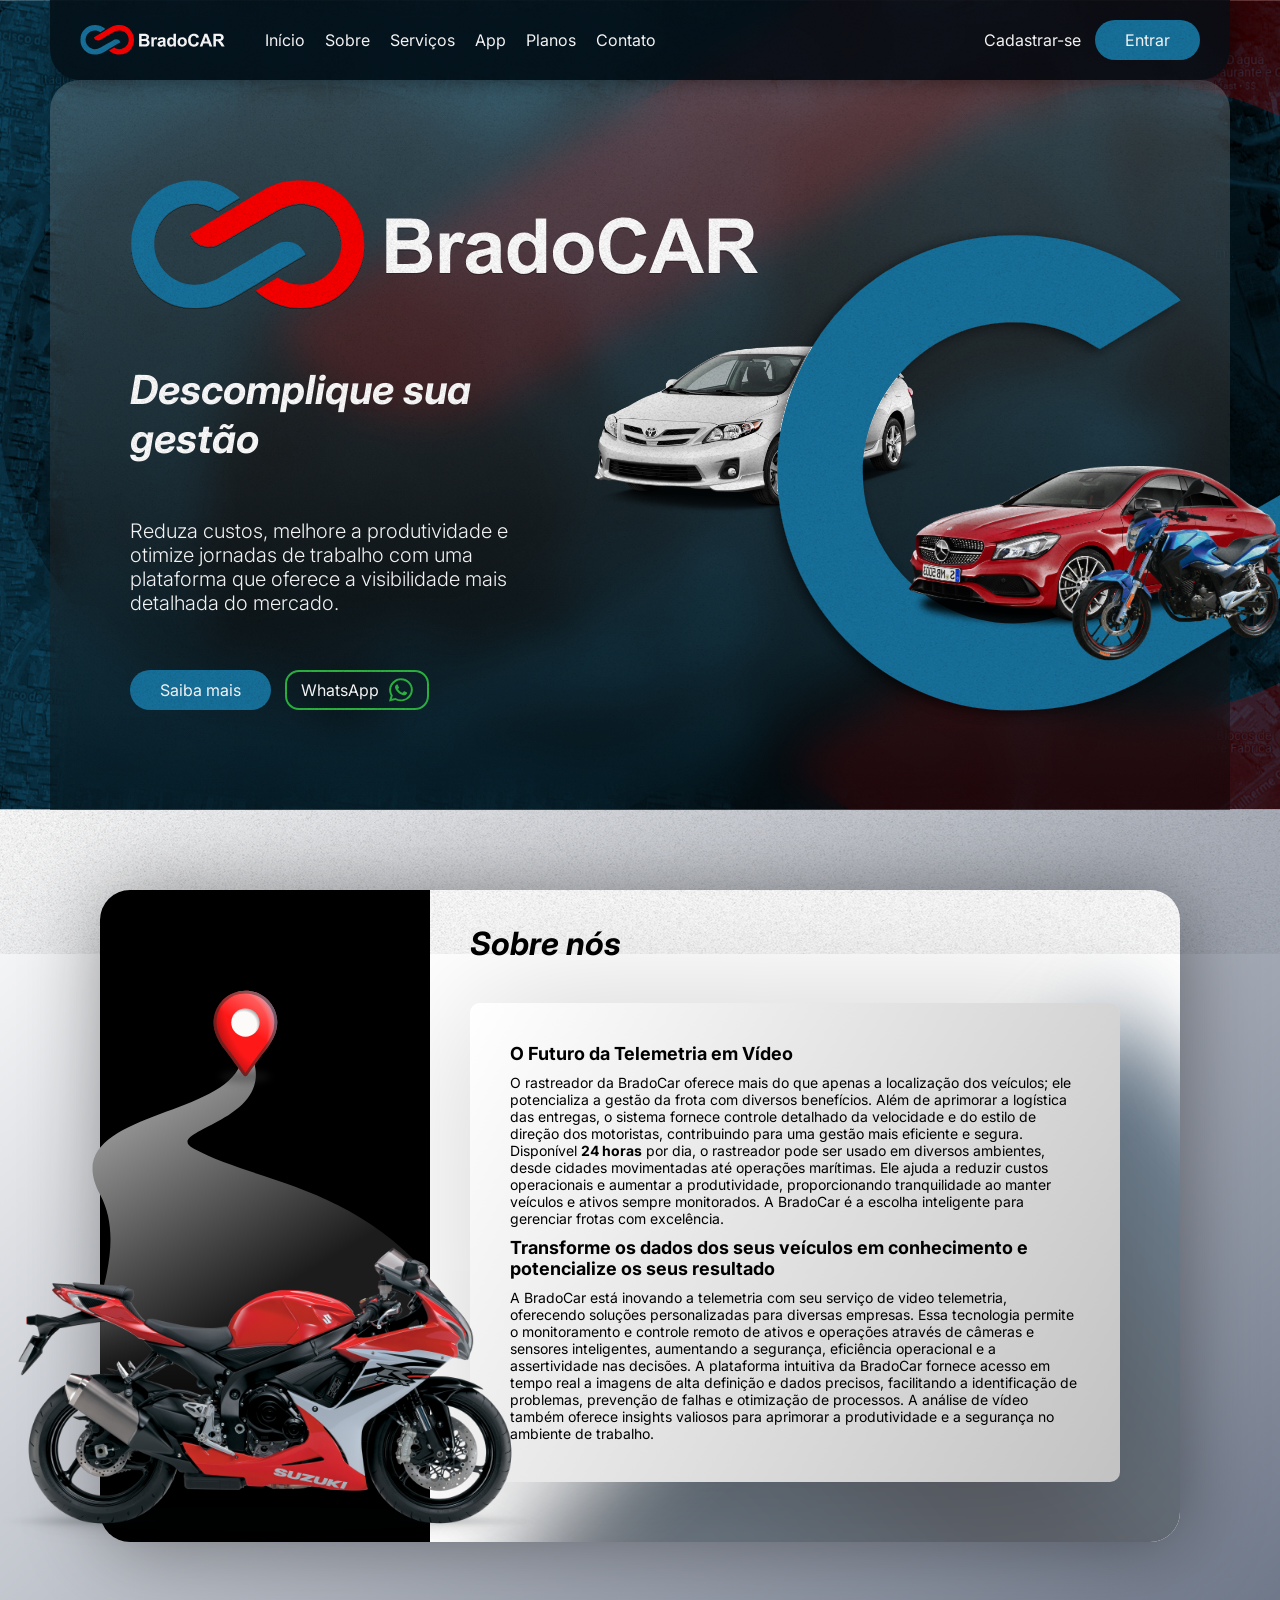
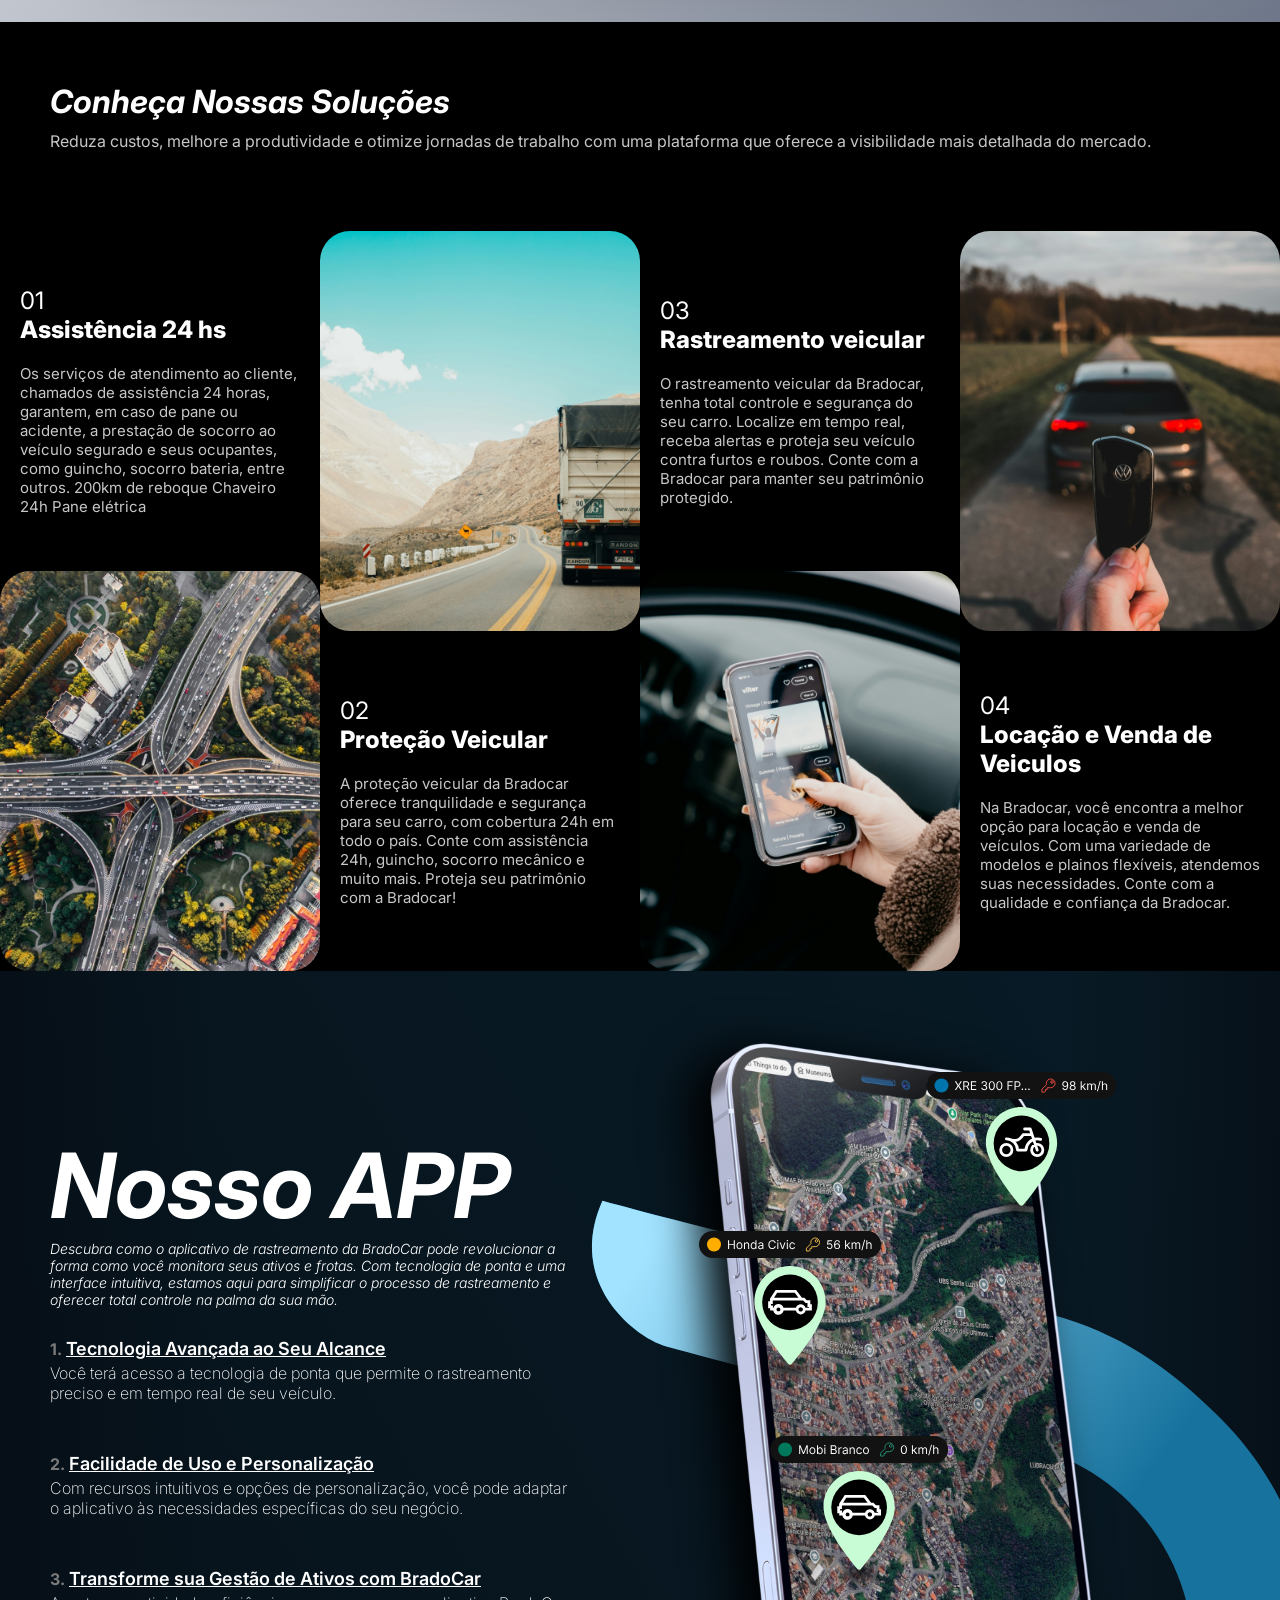
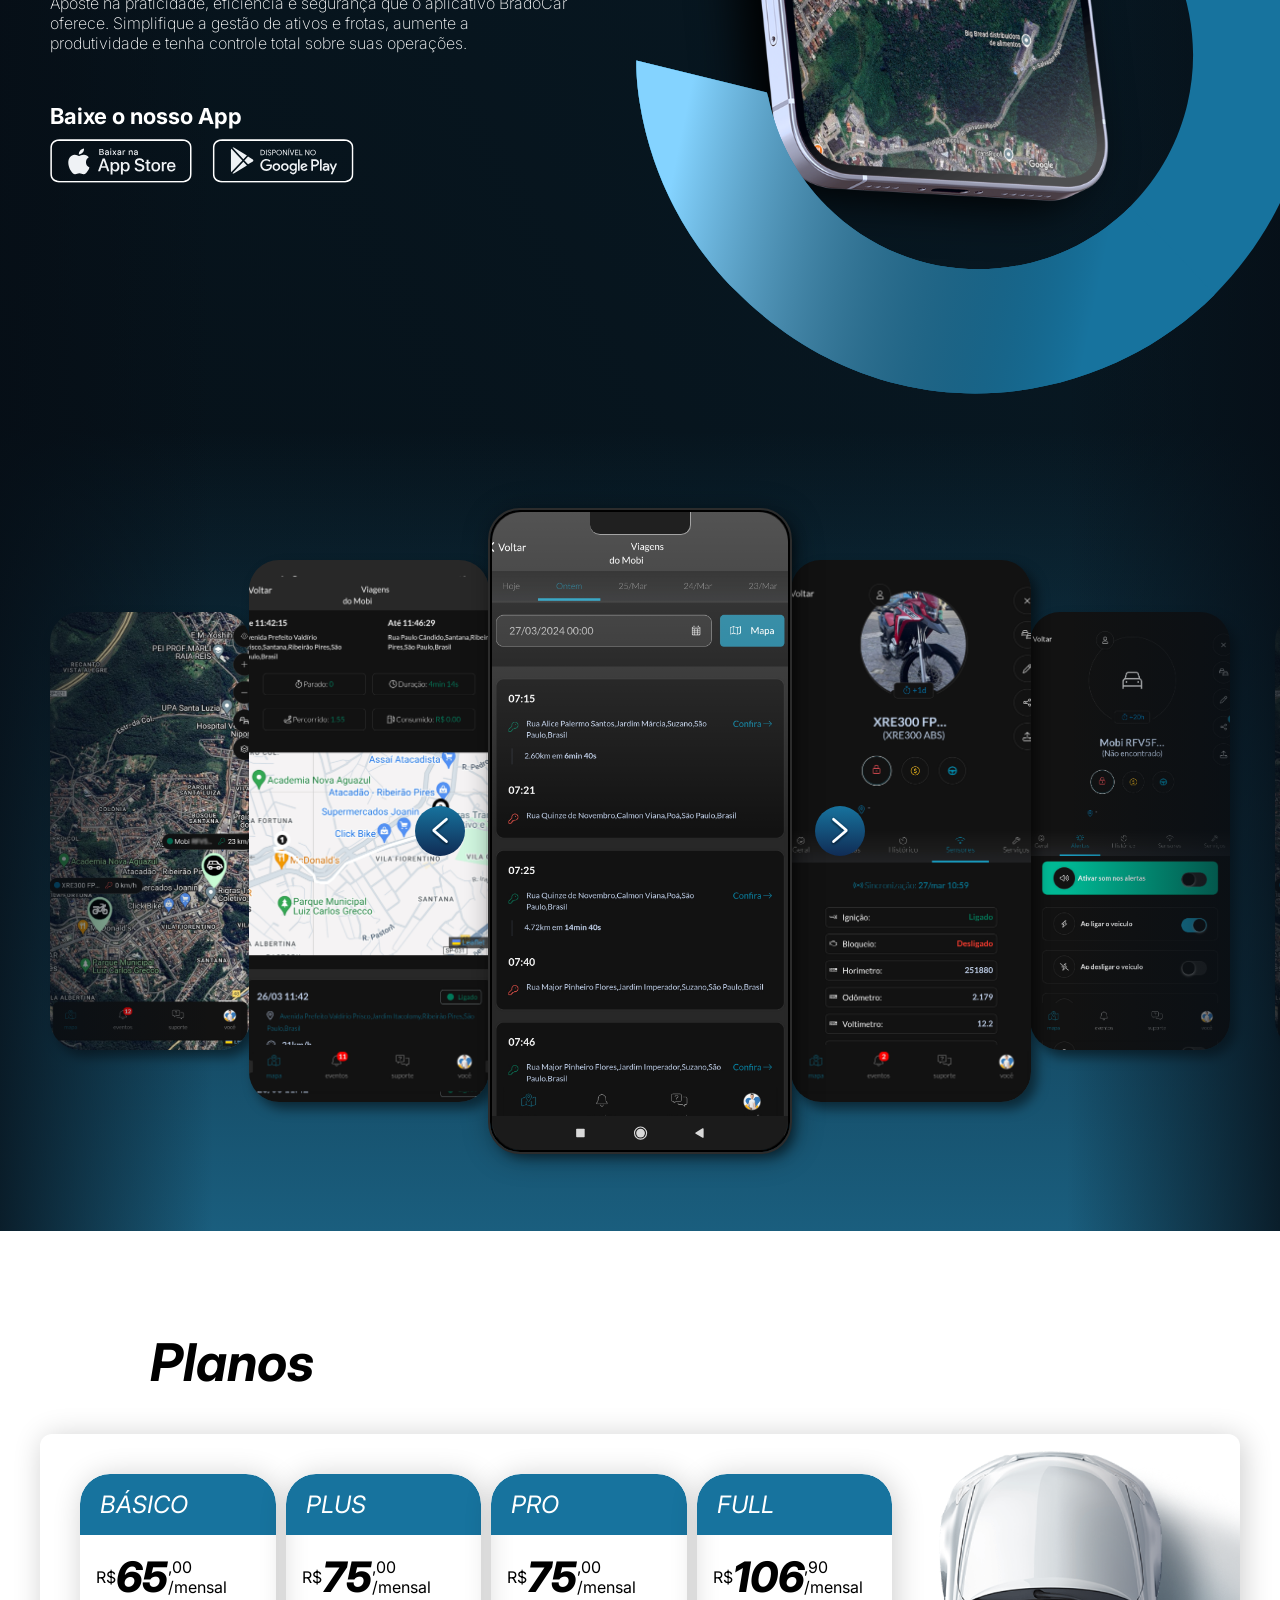
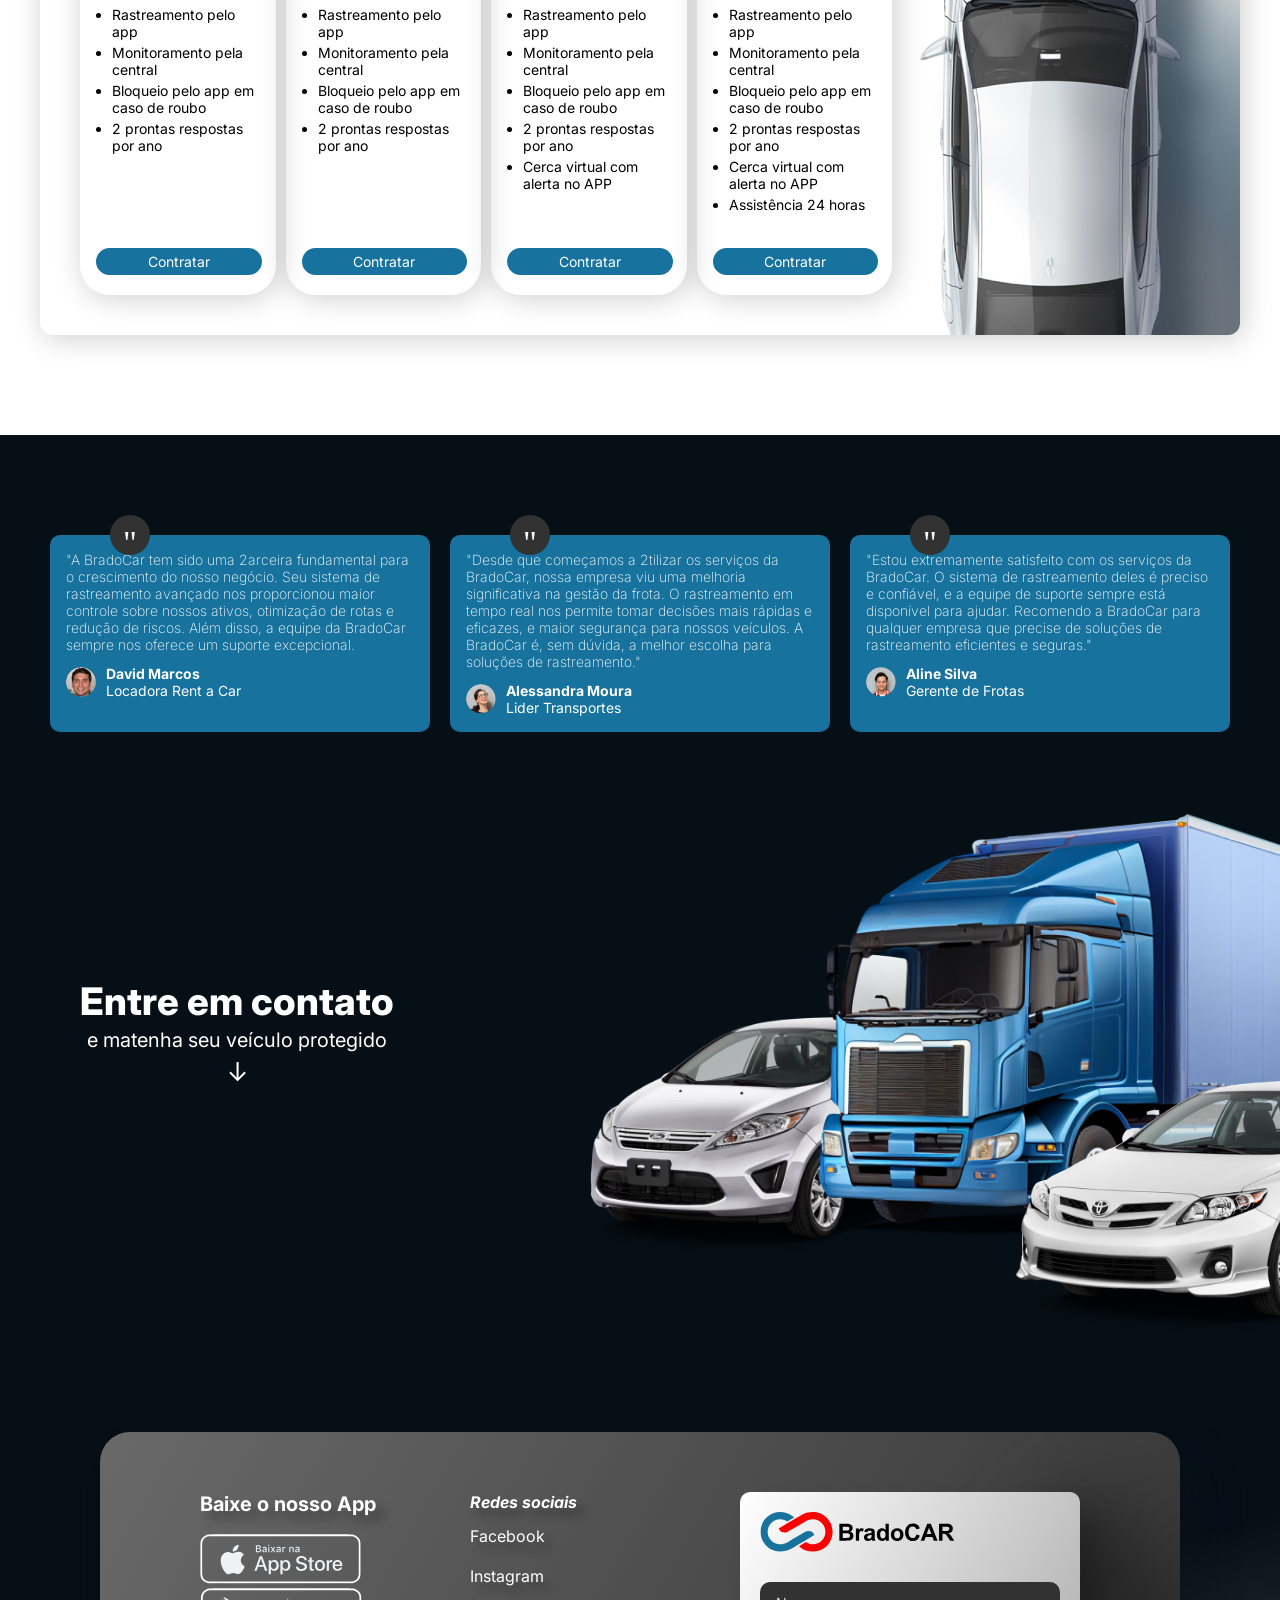
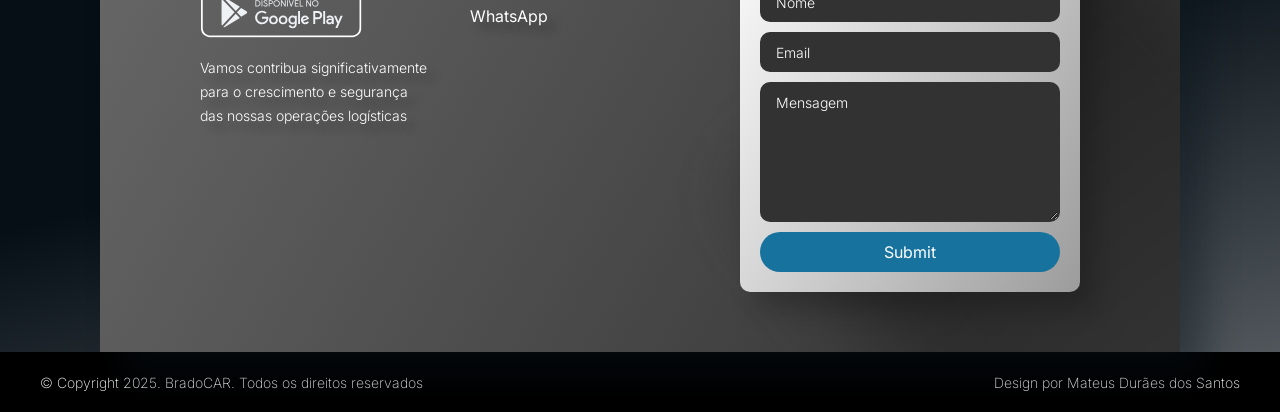
==== commit 6e2f04a0: "Improving design" ====
--- a/index.html
+++ b/index.html
@@ -48,18 +48,18 @@
     <div class="banner__container width">
       <div class="banner__grafismo">
         <img class="banner_graf-01" src="src/graf_01.svg" alt="">
-        <img class="banner__toyota" src="src/car1.png" alt="">
-        <img class="banner__car-mercedes" src="src/car2.png" alt="">
-        <img class="banner__car-toyota" src="src/toyota.png" alt="">
+        <img class="banner__car banner__car-toyota" src="src/carros/toyota.png" alt="">
+        <img class="banner__car banner__toyota" src="src/carros/car1.png" alt="">
+        <img class="banner__car banner__car-mercedes" src="src/carros/mercedes.png" alt="">
+        <img class="banner__car banner__cg" src="src/carros/cg-150.png" alt="">
       </div>
 
       <div class="banner__column">
         <img class="banner__logo" src="./src/bradocar.svg" alt="">
-        <h1><i>descomplique sua gestão</i></h1>
-
-        <p>
-          Reduza custos, melhore a produtividade e otimize jornadas de trabalho com uma plataforma que oferece a
-          visibilidade mais detalhada do mercado.
+        <h1><i>Descomplique sua gestão</i></h1>
+
+        <p class="banner__p">
+          Reduza custos, melhore a produtividade e otimize jornadas de trabalho com uma plataforma que oferece a visibilidade mais detalhada do mercado.
         </p>
 
 
@@ -86,7 +86,7 @@
         <div class="sobre__grid width">
           <div class="sobre__column-1">
             <img class="sobre__pin" src="src/pin.svg" alt="">
-            <img class="sobre__moto" src="src/moto.webp" alt="">
+            <img class="sobre__moto" src="src/carros/moto.webp" alt="">
           </div>
           <div class="sobre__column-2">
             <h2><i>Sobre nós</i></h2>
@@ -182,8 +182,15 @@
                 </div>
               </div>
             </div>
-            <div class="app__cellphone">
-              <img class="app__cellphone" src="./src/app.svg" alt="">
+            <div class="phone">
+              <div class="phone__animation">
+                <img class="phone__pin phone__pin--1" src="./src/app/pin-1.svg" alt="">
+                <img class="phone__pin phone__pin--2" src="./src/app/pin-2.svg" alt="">
+                <img class="phone__pin phone__pin--3" src="./src/app/pin-3.svg" alt="">
+                <img class="phone--cellphone" src="./src/app/cellphone.png" alt="">
+              </div>
+              <img class="phone__grafismos phone__grafismos--1" src="./src/app/grafismos--1.svg" alt="">
+              <img class="phone__grafismos phone__grafismos--2" src="./src/app/grafismos--2.svg" alt="">
             </div>
           </div>
         </div>
@@ -203,7 +210,11 @@
           </button>
         </div>
 
-        <div class="carousel__iframe"></div>
+        <div class="carousel__iframe">
+          <div class="carrousel__buttons">
+            <img src="./src/bar_navegacao.svg" height="14" alt="">
+          </div>
+        </div>
         <div class="carousel__container" id="carousel__slide">
 
         </div>
@@ -221,7 +232,7 @@
   
         <div class="plain__container" id="plain__container">
           <div class="plain__grid" id="plain__grid"></div>
-          <span class="plain__car--response"><img class="plain__car" src="src/top.png" alt=""></span>
+          <span class="plain__car--response"><img class="plain__car" src="src/carros/top.png" alt=""></span>
         </div>
       </div>  
     </section>
@@ -279,9 +290,9 @@
 
         <div class="contato__cars">
           <div class="contato__images">
-            <img class="contato__truck" src="src/truck.webp" alt="Caminhão">
-            <img class="contato__fiesta" src="src/fiesta.png" alt="">
-            <img class="contato__toyota" src="src/toyota.png" alt="">
+            <img class="contrato__car contato__fiesta" src="src/carros/fiesta.png" alt="">
+            <img class="contrato__car contato__truck" src="src/carros/truck.png" alt="Caminhão">
+            <img class="contrato__car contato__toyota" src="src/carros/toyota.png" alt="">
           </div>
 
           <div class="contato__message">
@@ -316,9 +327,9 @@
         <div class="footer__column-2">
           <p class="footer__redes--title"><strong><i>Redes sociais</i></strong></p>
           <span class="footer__column-2--response">
-            <a class="footer__redes" href="">Facebook</a>
-            <a class="footer__redes" href="">Instagram</a>
-            <a class="footer__redes" href="">WhatsApp</a>
+            <a class="footer__redes" href="#">Facebook</a>
+            <a class="footer__redes" href="#">Instagram</a>
+            <a class="footer__redes" href="#">WhatsApp</a>
           </span>
         </div>
 
@@ -336,8 +347,8 @@
     </div>
 
     <div class="footer__rodape">
-      <p>© Copyright 2024. BradoCAR. Todos os direitos reservados</p>
-      <p>Design por Mateus Durães Santos</p>
+      <p>© Copyright 2025. BradoCAR. Todos os direitos reservados</p>
+      <p>Design por Mateus Durães dos Santos</p>
     </div>
   </footer>
 
@@ -359,4 +370,1804 @@
   </script>
   
 </body>
+
+
+<style>
+  @import url('https://fonts.googleapis.com/css2?family=Inter:ital,opsz,wght@0,14..32,100..900;1,14..32,100..900&display=swap');
+
+* {
+  font-family: "Inter", sans-serif;
+  padding: 0;
+  margin: 0;
+  box-sizing: border-box;
+}
+
+html {
+  scroll-behavior: smooth;
+}
+
+a {
+  text-decoration: none;
+}
+
+:root {
+  --blue_00: #17739E;
+  --blue_01: #007AFF;
+  --blue_02: #060F16;
+  --red: #FF1818;
+  --cinza: #323232;
+  --preto: #121212;
+}
+
+.noise {
+  position: fixed;
+  pointer-events: none;
+  top: 0;
+  left: 0;
+  width: 106vw;
+  height: 106vh;
+  background-image: url('./src/noise.png');
+  z-index: 200;
+  opacity: 0.4;
+}
+
+body {
+  background: var(--blue_02);
+  overflow-x: hidden;
+  width: 100%;
+}
+
+.width {
+  max-width: 1400px;
+  width: calc(100% - 100px);
+  margin: auto;
+}
+
+.button__blue {
+  background: var(--blue_00);
+  color: #fff;
+  font-size: 16px;
+  border: none;
+  border-radius: 50px;
+  padding: 10px 30px;
+  cursor: pointer;
+  width: max-content;
+  height: 40px;
+  text-align: center;
+  text-wrap: nowrap;
+  white-space: nowrap;
+  transition: .5s;
+}
+
+.button__blue:hover {
+  background: var(--blue_01);
+  transition: .5s;
+}
+
+.button__whatsapp {
+  transition: .2s;
+  display: flex;
+  align-items: center;
+  gap: 10px;
+  border: 2px solid #2DB742;
+  border-radius: 14px;
+  background: none;
+  color: white;
+  font-size: 16px;
+  height: 40px;
+  padding: 0 14px;
+  width: max-content;
+  cursor: pointer;
+}
+
+.button__whatsapp img {
+  width: 24px;
+  object-fit: contain;
+}
+
+.button__whatsapp:hover {
+  background: rgba(56, 120, 73, 0.4);
+  transition: .2s;
+}
+
+section, footer {
+  position: relative;
+}
+
+.link__ancor {
+  position: absolute;
+  height: 100px;
+  width: 100%;
+  bottom: 100%;
+}
+
+/* Nav */
+
+header {
+  position: fixed;
+  top: 0;
+  left: 0;
+  display: flex;
+  justify-content: center;
+  width: 100%;
+  z-index: 6;
+}
+
+nav {
+  display: flex;
+  align-items: center;
+  justify-content: space-between;
+  background: #060f16d1;
+  height: 80px;
+  backdrop-filter: blur(14px);
+  padding: 0 30px;
+  width: 100%;
+  border-radius: 0 0 30px 30px;
+  box-shadow: 4px 3px 20px rgba(0, 0, 0, 0.4);
+}
+
+.nav__options {
+  display: flex;
+  align-items: center;
+  gap: 20px;
+}
+
+.nav__logo {
+  height: 30px;
+  object-fit: contain;
+  margin-right: 20px;
+}
+
+.nav__link {
+  color: #fff;
+  font-size: 16px;
+  transition: .2s;
+}
+
+.nav__link:hover {
+  color: #c2c2c2;
+  transition: .2s;
+}
+
+.nav__cadastrar {
+  display: flex;
+  align-items: center;
+  gap: 14px;
+  margin-left: auto;
+}
+
+/* Header */
+
+.banner {
+  position: relative;
+  display: flex;
+  justify-content: center;
+  width: 100%;
+  height: 90vh;
+  max-height: 900px;
+  background-image: url('./src/maps.jpg');
+  background-size: cover;
+  background-repeat: no-repeat;
+  color: white;
+  overflow: hidden;
+}
+
+.banner__container {
+  position: absolute;
+  bottom: 0;
+  height: 730px;
+  backdrop-filter: blur(20px);
+  border-radius: 30px 30px 0 0;
+  background-image: linear-gradient(180deg, rgba(255, 255, 255, 0.2), rgba(0, 0, 0, 0.4));
+  padding: 100px 80px;
+  z-index: 2;
+}
+
+.banner__buttons {
+  display: flex;
+  gap: 14px;
+  align-items: center;
+}
+
+.banner__logo {
+  height: 130px;
+  width: max-content;
+  z-index: 2;
+}
+
+h1 {
+  font-size: 40px;
+}
+
+.banner__column {
+  position: relative;
+  width: 40%;
+  height: 100%;
+  display: flex;
+  flex-direction: column;
+  justify-content: space-between;
+}
+
+.banner__p {
+  font-size: 20px;
+  font-weight: 300;
+}
+
+/*  */
+
+.banner__graf--logo {
+  position: absolute;
+  right: -360px;
+  top: -100px;
+  height: 1000px;
+  opacity: 0.2;
+  filter: drop-shadow();
+  z-index: 1;
+}
+
+.banner__grafismo {
+  position: absolute;
+  top: 0;
+  right: -50px;
+  height: 100%;
+  width: 650px;
+  z-index: 2;
+}
+
+.banner_graf-01 {
+  position: absolute;
+  height: 500px;
+  left: 20%;
+  top: 20%;
+  z-index: 2;
+}
+
+.banner__car {
+  position: absolute;
+  margin-left: 70px;
+}
+
+.banner__car-toyota {
+  width: 340px;
+  top: 223px;
+  left: -114px;
+  z-index: 1;
+  animation: car__animation 6s infinite;
+}
+
+.banner__toyota {
+  width: 300px;
+  z-index: 3;
+  left: 73px;
+  top: 308px;
+  animation: car__animation 6s infinite;
+  animation-delay: .2s;
+}
+
+.banner__car-mercedes {
+  width: 400px;
+  z-index: 4;
+  top: 366px;
+  left: 194px;
+  animation: car__animation 6s infinite;
+  animation-delay: .4s;
+}
+
+.banner__cg {
+  width: 245px;
+  top: 393px;
+  left: 356px;
+  animation: car__animation 6s infinite;
+  animation-delay: .6s;
+  z-index: 4;
+}
+
+@keyframes car__animation {
+
+  0% { transform: translateX(0) }
+  
+  30% { transform: translateX(0) }
+
+  50% { transform: translateX(-40px) }
+
+  70% { transform: translateX(0) }
+
+  100% { transform: translateX(0) }
+}
+
+/* SOBRE */
+
+.sobre {
+  padding: 80px 0;
+  background-image: linear-gradient(140deg, white, #6E7789);
+  width: 100%;
+  overflow: hidden;
+}
+
+.sobre__grid {
+  position: relative;
+  display: grid;
+  width: calc(100% - 200px);
+  grid-template-columns: 330px 2fr;
+  box-shadow: 4px 4px 80px rgba(0, 0, 0, 0.4);
+  border-radius: 30px;
+}
+
+.sobre__column-1 {
+  position: relative;
+  display: flex;
+  justify-content: center;
+  background: black;
+  width: 100%;
+  border-radius: 30px 0 0 30px;
+}
+
+
+.sobre__pin {
+  transform: translatex(-4px);
+  width: calc(100% + 8px);
+  border-radius: 0 0 0 30px;
+}
+
+.sobre__moto {
+  position: absolute;
+  bottom: -30px;
+  margin: auto;
+  width: calc(100% + 260px);
+  z-index: 3;
+}
+
+.sobre__column-2 {
+  background: #fff;
+  border-radius: 0 30px 30px 0;
+  padding: 34px 60px 60px 40px;
+  overflow: hidden;
+}
+
+h2 {
+  font-size: 32px;
+  margin-bottom: 40px;
+}
+
+.sobre__nos {
+  position: relative;
+  display: flex;
+  flex-direction: column;
+  gap: 10px;
+  border-radius: 10px;
+  box-shadow: 4px 4px 140px rgba(0, 0, 0, 0.2);
+  padding: 40px;
+  z-index: 2;
+  background-image: linear-gradient(120deg, white, #c2c2c2);
+}
+
+.sobre__description {
+  position: relative;
+  font-size: 14px;
+}
+
+.sobre__title {
+  font-size: 18px;
+  font-weight: 700;
+  z-index: 1;
+}
+
+.sobre__sombra {
+  position: absolute;
+  top: 160px;
+  left: 200px;
+  width: 798px;
+  height: 856px;
+  transform: rotate(48deg);
+  background-image: linear-gradient(#778a9d, #67737E, rgb(93, 96, 104), #67737E, #7e7f85);
+  filter: blur(40px);
+}
+
+/* SOLUÇÕES */
+
+.solucoes {
+  background-color: black;
+  color: white;
+}
+
+.solucoes__header {
+  padding: 60px 0 80px 0;
+  display: flex;
+  flex-direction: column;
+  gap: 10px;
+}
+
+h3 {
+  font-size: 32px;
+}
+
+.solucoes__header p {
+  color: #C7C7C7;
+}
+
+.solucoes__grid {
+  display: grid;
+  grid-template-columns: 1fr 1fr 1fr 1fr;
+  width: 100%;
+}
+
+.solucoes__card-1 {
+  display: flex;
+  flex-direction: column;
+}
+
+.solucoes__texts {
+  padding: 20px;
+}
+
+.solucoes__number {
+  font-weight: 300px;
+  font-size: 24px;
+}
+
+.solucoes__title {
+  font-size: 24px;
+  font-weight: 800;
+}
+
+.solucoes__p {
+  font-size: 15px;
+  color: #C7C7C7;
+}
+
+.solucoes__text {
+  display: flex;
+  flex-direction: column;
+  justify-content: center;
+  gap: 20px;
+  padding: 20px;
+  height: 340px;
+}
+
+.solucoes__img {
+  width: 100%;
+  height: 400px;
+  object-fit: cover;
+  border-radius: 30px;
+  transition: .2s;
+}
+
+.solucoes__card-1 {
+  position: relative;
+}
+
+.solucoes__card-2 {
+  position: relative;
+  display: flex;
+  flex-direction: column-reverse;
+}
+
+/* APP */
+
+.background {
+  position: relative;
+  background-image: linear-gradient(60deg, transparent, #17739e1f);
+}
+
+.background::before {
+  content: '';
+  left: 0;
+  top: 0;
+  background-image: linear-gradient(90deg, #060E16, transparent, transparent, transparent, transparent, transparent, #060E16);
+  opacity: .8;
+  width: 100%;
+  height: 100%;
+  position: absolute;
+  pointer-events: none;
+  z-index: 2;
+}
+
+.app {
+  width: 100%;
+  overflow: hidden;
+}
+
+.app__container {
+  display: grid;
+  grid-template-columns: 1fr 1.2fr;
+  gap: 40px;
+  color: white;
+  padding: 160px 0 100px 0;
+}
+
+.app__column-1 {
+  display: flex;
+  flex-direction: column;
+  gap: 30px;
+  min-width: 464px;
+  z-index: 5;
+}
+
+h4 {
+  font-size: 90px;
+}
+
+.app__description {
+  font-size: 14px;
+  font-weight: 300;
+}
+
+.app__topics {
+  display: flex;
+  flex-direction: column;
+  gap: 4px;
+  margin-bottom: 20px;
+}
+
+.app__title {
+  color: #7b7b7b;
+}
+
+.app__title span {
+  font-weight: 600;
+  font-size: 18px;
+  text-decoration: underline;
+  color: white;
+}
+
+.app__text {
+  font-size: 16px;
+  font-weight: 200;
+}
+
+.app__store {
+  display: flex;
+  flex-direction: column;
+  gap: 10px;
+}
+
+.app__store p {
+  font-size: 22px;
+}
+
+.app__store img {
+  height: 44px;
+}
+
+.app__images {
+  display: flex;
+  gap: 20px;
+}
+
+/* App arte Celular */
+
+.phone {
+  position: relative;
+  display: flex;
+  align-items: center;
+  width: 600px;
+  height: 800px;
+  z-index: 3;
+  margin: auto;
+  transform: translateX(70px);
+}
+
+.phone--img {
+  position: absolute;
+  width: calc(100% + 100px);
+  height: calc(100% + 100px);
+  margin: auto;
+  transform: translatex(40px);
+}
+
+.phone__pin {
+  position: absolute;
+  z-index: 6;
+}
+
+.phone__pin--1 {
+  top: 405px;
+  left: 81px;
+  animation: pin3 5s infinite;
+}
+
+.phone__pin--2 {
+  top: 41px;
+  left: 237px;
+  animation: pin3 5s infinite;
+  animation-delay: .2s;
+}
+
+.phone__pin--3 {
+  top: 200px;
+  left: 10px;
+  animation: pin3 5s infinite;
+  animation-delay: .4s;
+}
+
+@keyframes pin3 {
+
+  0% { transform: translateY(0) }
+  
+  40% { transform: translateY(0) }
+  
+  50% { transform: translateY(-20px) }
+
+  55% { transform: translateY(-20px) }
+
+  80% { transform: translateY(0) }
+
+  100% { transform: translateY(0) }
+  
+}
+
+.phone__animation {
+  position: absolute;
+  top: -100px;
+  z-index: 1;
+  animation: cellphone 10s infinite;
+}
+
+@keyframes cellphone {
+
+  0% { transform: translateY(0) }
+
+  35% { transform: translateY(50px) }
+
+  65% { transform: translateY(50px) }
+  
+  100% { transform: translateY(0) }
+}
+
+
+.phone__grafismos {
+  position: absolute;
+  width: calc(100% + 250px);
+  left: -221px;
+  top: 66px;
+  pointer-events: none;
+}
+
+.phone__grafismos--1 {
+  z-index: 2;
+}
+
+.phone__grafismos--2 {
+  z-index: 0;
+}
+
+.phone--cellphone {
+  position: absolute;
+  filter: drop-shadow(-22px 6px 24px black);
+  width: 450px;
+  z-index: 1;
+}
+
+/* CARROSSEL */
+
+.carousel {
+  position: relative;
+  display: flex;
+  justify-content: center;
+  align-items: center;
+  gap: 20px;
+  height: 800px;
+  width: 100%;
+  overflow: hidden;
+  background-image: linear-gradient(0deg, #1a5e7e, transparent);
+}
+
+.carousel * {
+  transition: .2s;
+}
+
+.carousel__iframe {
+  position: absolute;
+  display: flex;
+  justify-content: center;
+  margin: auto;
+  outline: 2px solid #2c2c2c;
+  border: 2px solid black;
+  border-radius: 30px;
+  height: 642px;
+  width: 300px;
+  box-shadow: 3px 3px 30px rgba(0, 0, 0, 0.4);
+  z-index: 3;
+}
+
+.carrousel__buttons {
+  display: flex;
+  align-items: center;
+  justify-content: center;
+  padding: 0 30px;
+  background: #1B1B1B;
+  height: 34px;
+  width: 100%;
+  border-radius: 0 0 30px 30px;
+  position: absolute;
+  bottom: 0;
+}
+
+.carousel__iframe::before {
+  /* Camera */
+  content: '';
+  position: absolute;
+  margin: auto;
+  height: 22px;
+  background: rgb(32, 32, 32);
+  width: 100px;
+  border-radius: 0 0 10px 10px;
+  border-color: #a4a4a4;
+  border-width: 0 1px 1px 0;
+  border-style: solid;
+  z-index: 2;
+}
+
+.carousel__iframe::after {
+  content: '';
+  position: absolute;
+  width: 100%;
+  height: 100%;
+  background-image: linear-gradient(rgba(255, 255, 255, 0.2), transparent, transparent);
+  z-index: 1;
+  border-radius: 30px;
+}
+
+.carousel__container {
+  position: relative;
+  display: flex;
+  align-items: center;
+  justify-content: center;
+  gap: 22px;
+  width: calc(100% - 300px);
+  max-width: 1028px;
+  height: 100%;
+  user-select: none;
+}
+
+.carousel__container img {
+  box-shadow: 6px 7px 12px rgba(0, 0, 0, 0.5)
+
+}
+
+[img_default] {
+  width: 200px;
+  height: 438px;
+  position: absolute;
+  object-fit: cover;
+  border-radius: 30px;
+  width: 200px;
+  height: 438px;
+  transform: translatex(-50%);
+}
+
+[frame_size="img_b"] {
+  width: 240px;
+  height: 542px;
+  z-index: 1;
+}
+
+[frame_size="img_c"] {
+  width: 296px;
+  height: 638px;
+  border-radius: 26px;
+  z-index: 2;
+}
+
+.carousel__buttons {
+  position: absolute;
+  display: flex;
+  align-items: center;
+  justify-content: space-between;
+  width: 450px;
+  border-radius: 30px;
+  height: 100%;
+  transition: .2s;
+}
+
+.carousel__button--left,
+.carousel__button--right {
+  position: absolute;
+  display: flex;
+  align-items: center;
+  justify-content: center;
+  background: none;
+  font-size: 60px;
+  border: none;
+  font-weight: 200;
+  color: white;
+  z-index: 3;
+  transition: .2s;
+  cursor: pointer;
+  border-radius: 50%;
+  width: 50px;
+  height: 50px;
+  transition: .2s;
+  background: rgba(0, 0, 0, 0.6);
+  background-image: linear-gradient(var(--blue_00), #102c55);
+  z-index: 4;
+}
+
+.carousel__button--left img,
+.carousel__button--right img {
+  width: 30px;
+  height: 30px;
+}
+
+.carousel__button--left {
+  left: 0;
+}
+
+.carousel__button--right {
+  right: 0;
+}
+
+.carousel__button--left:hover,
+.carousel__button--right:hover {
+  backdrop-filter: blur(10px);
+  transition: .2s;
+  box-shadow: 3px 3px 3px rgba(0, 0, 0, 0.3);
+  opacity: 0.9;
+}
+
+/* PLAIN */
+
+.plain {
+  background: white;
+  padding: 100px 0;
+}
+
+.plain .width {
+  width: calc(100% - 300px);
+  margin-bottom: 40px;
+  max-width: initial;
+}
+
+h5 {
+  font-size: 52px;
+  font-weight: 700;
+}
+
+.plain__container {
+  position: relative;
+  display: flex;
+  box-shadow: 3px 3px 30px rgba(0, 0, 0, 0.2);
+  padding: 40px;
+  width: calc(100% - 80px);
+  border-radius: 12px;
+  max-width: 1600px;
+  overflow: hidden;
+  margin: auto;
+}
+
+.plain__grid {
+  display: grid;
+  grid-template-columns: 1fr 1fr 1fr 1fr;
+  gap: 10px;
+  padding-right: 308px;
+}
+
+.plain__price {
+  display: flex;
+  align-items: center;
+}
+
+.plain__price--money {
+  font-size: 16px;
+}
+
+.plain__price--value {
+  font-size: 42px;
+  font-weight: 800;
+}
+
+.plain__options li {
+  font-size: 14px;
+  margin-left: -4px;
+}
+
+.plain__options ul {
+  display: flex;
+  flex-direction: column;
+  gap: 4px;
+}
+
+.plain__cards {
+  position: relative;
+  border-radius: 30px;
+  overflow: hidden;
+  box-shadow: 3px 3px 30px rgba(0, 0, 0, 0.2);
+}
+
+.plain__container--card {
+  position: relative;
+  display: flex;
+  flex-direction: column;
+  gap: 4px;
+  height: 360px;
+  padding: 16px;
+}
+
+.plain__button--blue {
+  position: absolute;
+  z-index: 4;
+  background: var(--blue_00);
+  color: white;
+  border-radius: 50px;
+  font-size: 14px;
+  font-weight: 400;
+  border: none;
+  padding: 5px 10px;
+  bottom: 20px;
+  width: calc(100% - 30px);
+  transition: .5s;
+  cursor: pointer;
+}
+
+.plain__button--blue:hover {
+  background: var(--blue_01);
+  transition: .5s;
+}
+
+.plain ul {
+  margin-left: 20px;
+}
+
+.plain__header {
+  background: var(--blue_00);
+  color: white;
+  font-size: 24px;
+  padding: 16px 20px;
+  border-radius: 30px 30px 0 0;
+}
+
+.plain__car {
+  position: absolute;
+  right: -80px;
+  width: 400px;
+  bottom: -160px;
+}
+
+/* CONTATO */
+
+.contato {
+  overflow: hidden;
+}
+
+.contato__container {
+  position: relative;
+  display: flex;
+  flex-direction: column;
+  align-items: center;
+  color: white;
+  padding-top: 100px;
+}
+
+.contanto__relatos {
+  display: grid;
+  grid-template-columns: 1fr 1fr 1fr;
+  gap: 20px;
+}
+
+.contato__card {
+  position: relative;
+  display: flex;
+  flex-direction: column;
+  background: var(--blue_00);
+  padding: 16px;
+  border: 14px;
+  color: white;
+  font-size: 14px;
+  border-radius: 10px;
+  gap: 12px;
+}
+
+.contato__card::before {
+  position: absolute;
+  content: '"';
+  top: -20px;
+  left: 60px;
+  display: flex;
+  justify-content: center;
+  width: 40px;
+  height: 40px;
+  border-radius: 50%;
+  background: var(--cinza);
+  line-height: 56px;
+  font-family: Georgia, 'Times New Roman', Times, serif;
+  color: white;
+  font-size: 34px;
+}
+
+.contato__p {
+  font-weight: 200;
+}
+
+.contato__person {
+  display: flex;
+  gap: 10px;
+  align-items: center;
+  width: 100%;
+  font-size: 14px;
+}
+
+.contato__person img {
+  width: 30px;
+  height: 30px;
+  border-radius: 50%;
+  object-fit: cover;
+}
+
+.contato__name {
+  display: flex;
+  flex-direction: column;
+}
+
+.contato__images {
+  position: absolute;
+  left: 56%;
+  bottom: 0;
+  width: 700px;
+  height: 100%;
+}
+
+h6 {
+  font-size: 38px;
+  font-weight: 800;
+}
+
+.contrato__car {
+  position: absolute;
+  right: 0;
+  bottom: 0;
+}
+
+.contato__fiesta {
+  height: 275px;
+  right: 418px;
+  bottom: 70px;
+  animation: contrato__car 10s infinite;
+}
+
+.contato__truck {
+  z-index: 2;
+  right: -200px;
+  height: 600px;
+  animation: contrato__car 10s infinite;
+  animation-delay: .2s;
+}
+
+.contato__toyota {
+  z-index: 3;
+  height: 381px;
+  bottom: -64px;
+  right: -100px;
+  animation: contrato__car 10s infinite;
+  animation-delay: .4s;
+}
+
+@keyframes contrato__car {
+
+  0% {
+    transform: translateX(0);
+  }
+
+  10% {
+    transform: translateX(0);
+  }
+
+  35% {
+    transform: translateX(-100px);
+  }
+  
+  74% {
+    transform: translateX(-100px);
+  }
+
+  97% {
+    transform: translateX(0);
+  }
+
+  100% {
+    transform: translateX(0);
+  }
+}
+
+.contato__truck {
+  position: absolute;
+}
+
+.contato__message {
+  display: flex;
+  flex-direction: column;
+  gap: 4px;
+  z-index: 2;
+  margin-left: 20px;
+  padding: 10px;
+  text-align: center;
+}
+
+.contato__message p {
+  font-size: 20px;
+}
+
+.contato__arrow {
+  font-size: 26px;
+}
+
+.contato__cars {
+  position: relative;
+  display: flex;
+  align-items: center;
+  height: 600px;
+  width: 100%;
+}
+
+/* FOOTER */
+
+footer {
+  position: relative;
+  display: flex;
+  flex-direction: column;
+  align-items: center;
+  padding-top: 100px;
+  width: 100%;
+  color: white;
+  background-image: linear-gradient(166deg, transparent, transparent, rgba(217, 217, 217, 0.4));
+  text-shadow: 8px 8px 10px rgba(0, 0, 0, 0.3);
+}
+
+.footer__container {
+  position: relative;
+  background-image: linear-gradient(120deg, #696969, #2F2F2F);
+  width: calc(100% - 200px);
+  border-radius: 30px 30px 0 0;
+  padding: 60px 100px;
+  bottom: 0;
+  overflow: hidden;
+  box-shadow: 24px 24px 34px rgb(11 20 27 / 40%);
+}
+
+.footer__grid {
+  display: grid;
+  grid-template-columns: 1fr 1fr 1fr;
+  gap: 40px;
+}
+
+.footer__column-1 {
+  display: flex;
+  flex-direction: column;
+  gap: 18px;
+}
+
+.footer__column-1 img {
+  height: 50px;
+  width: max-content;
+}
+
+form {
+  position: relative;
+  display: flex;
+  flex-direction: column;
+  gap: 10px;
+  background: white;
+  background-image: linear-gradient(120deg, white, #9c9c9c);
+  padding: 20px;
+  border-radius: 10px;
+  width: 340px;
+  box-shadow: 15px 18px 26px rgba(0, 0, 0, 0.2);
+}
+
+form img {
+  height: 40px;
+  width: max-content;
+  margin-bottom: 20px;
+}
+
+input[type='text'],
+textarea {
+  background: var(--cinza);
+  color: white;
+  font-size: 14px;
+  font-weight: 300;
+  padding: 10px 14px;
+  border: 2px solid transparent;
+  border-radius: 10px;
+  transition: .3s;
+  outline: 2px solid transparent;
+}
+
+input[type='text']::placeholder,
+textarea::placeholder {
+  color: white;
+  transition: .3s;
+}
+
+input[type='text']:focus::placeholder,
+textarea:focus::placeholder {
+  color: var(--blue_00);
+  transition: .3s;
+}
+
+input[type='text']:hover,
+textarea:hover {
+  border: 2px solid var(--blue_00);
+  outline: 2px solid var(--cinza);
+  transition: .3s;
+}
+
+input[type='text'] {
+  height: 40px;
+}
+
+textarea {
+  height: 140px;
+}
+
+input[type='submit'] {
+  background: var(--blue_00);
+  color: white;
+  font-size: 16px;
+  width: 100%;
+}
+
+.footer__sombra {
+  position: absolute;
+  top: 146px;
+  left: 83px;
+  width: 608px;
+  height: 456px;
+  transform: rotate(48deg);
+  background-image: linear-gradient(94deg, rgb(34 34 34), #3b3b3b);
+  filter: blur(40px);
+}
+
+.footer__rodape {
+  display: flex;
+  align-items: center;
+  justify-content: space-between;
+  width: 100%;
+  height: 60px;
+  padding: 0 40px;
+  font-weight: 200;
+  background: black;
+  color: white;
+  font-size: 14px;
+}
+
+.footer__forms {
+  position: relative;
+}
+
+.footer__column-2 {
+  display: flex;
+  flex-direction: column;
+  gap: 14px;
+}
+
+.footer__title {
+  font-size: 20px;
+}
+
+.footer__p {
+  font-size: 18px;
+}
+
+.footer__texts {
+  line-height: 24px;
+  font-size: 14px;
+  font-weight: 300;
+}
+
+.footer__store {
+  display: flex;
+  flex-direction: column;
+  gap: 4px;
+}
+
+.footer__redes {
+  color: white;
+  font-size: 16px;
+  transition: .2s;
+}
+
+.footer__redes:hover {
+  color: #c2c2c2;
+  transition: .2s;
+  text-decoration: underline;
+}
+
+.footer__column-2--response {
+  display: flex;
+  flex-direction: column;
+  gap: 20px;
+}
+
+/* Responsividade */
+
+.close__aside {
+  display: none;
+  color: white;
+  position: absolute;
+  right: 55px;
+  top: 10px;
+  font-size: 30px;
+  padding: 10px;
+  background: none;
+  border: none;
+  transition: .2s;
+  cursor: pointer;
+  z-index: 2;
+  text-shadow: 1px 1px 6px rgba(0, 0, 0, 0.8);
+}
+
+.close__aside:hover {
+  color: gray;
+  transition: .2s;
+}
+
+.nav__hamburguer {
+  display: none;
+  width: 30px;
+  transition: .2s;
+  cursor: pointer;
+  margin-left: 16px;
+}
+
+.nav__hamburguer:hover {
+  opacity: 0.8;
+  transition: .2s;
+}
+
+@media screen and (max-width: 1200px) {
+  .width {
+    width: calc(100% - 50px);
+  }
+
+  /* Header */
+
+  .banner__column {
+    width: 100%;
+  }
+
+  .banner__grafismo, .banner__container {
+    position: relative;
+  }
+
+  .banner__grafismo {
+    width: 100%;
+    height: 280px;
+  }
+  
+  .banner_graf-01 {
+    height: 400px;
+    left: 100px;
+    z-index: 2;
+  }
+  
+  .banner__container, .banner {
+    height: max-content;
+  }
+
+  .banner__container {
+    display: flex;
+    flex-direction: column-reverse;
+    padding: 60px;
+  }
+
+  .banner__logo {
+    height: 60px;
+  }
+
+  .banner__column {
+    gap: 20px;
+  }
+
+  .banner {
+    padding-top: 140px;
+  }
+
+  /* APP */
+
+  .app__container {
+    display: flex;
+    flex-direction: column-reverse;
+  }
+  
+  .phone--img {
+    position: relative;
+    width: calc(100% - 50px);
+    height: 500px;
+    transform: none;
+  }
+
+  .app__store {
+    justify-content: center;
+    text-align: center;
+  }
+
+  .app__images {
+    margin: auto;
+  }
+
+  /* PLANOS */
+
+  .plain__grid {
+    display: flex;
+    flex-direction: column;
+    padding: 0;
+  }
+  
+  .plain__container {
+    flex-direction: column;
+    width: calc(100% - 50px);
+  }
+
+  .plain__container--card {
+    padding: 18px 18px 68px 18px;
+    height: max-content;
+  }
+
+  .plain__car {
+    object-fit: contain;
+    top: 20px;
+    bottom: initial;
+    right: initial;
+    transform: translatex(76px);
+    margin: auto;
+  }
+
+  .plain__car--response {
+    display: flex;
+    justify-content: center;
+    position: relative;
+    height: 300px;
+  }
+
+  /* Sobre */
+
+  .sobre__grid {
+    display: flex;
+    flex-direction: column-reverse;
+  }
+
+  .sobre__column-2 {
+    border-radius: 30px 30px 0 0;
+    padding: 30px;
+  }
+
+  .sobre__column-1 {
+    border-radius: 0 0 30px 30px
+  }
+
+  .sobre__pin {
+    width: 80%;
+  }
+  
+  .sobre__moto {
+    width: calc(76% + 260px);
+  }
+
+  h2 {
+    margin-bottom: 20px;
+  }
+
+  /* Soluções */
+
+  .solucoes__grid {
+    grid-template-columns: 1fr 1fr;
+  }
+  
+  .nav__container {
+    width: 100%;
+  }
+
+  /* Contato */
+
+  .contanto__relatos {
+    display: flex;
+    overflow: hidden;
+    width: calc(100% - 20px);
+    padding-top: 20px;
+    gap: 0;
+  }
+
+  .contato__card {
+    animation: 15s comentarios infinite;
+    min-width: 100%;
+  }
+
+  @keyframes comentarios {
+    0% { transform: translateX(0); }
+    25% { transform: translateX(0); }
+    30% { transform: translateX(-100%); }
+    60% { transform: translateX(-100%); }
+    65% { transform: translateX(-200%); }
+    92% { transform: translateX(-200%); }
+    100% { transform: translateX(0); }
+  }
+
+  .contato__images {
+    position: relative;
+  }
+
+  .contato__cars {
+    flex-direction: column;
+  }
+
+  /* Footer */
+  
+  .footer__grid {
+    display: flex;
+    flex-direction: column;
+    gap: 40px;
+    align-items: center;
+    text-align: center;
+  }
+
+  .footer__store {
+    align-items: center;
+  }
+}
+
+@media screen and (max-width: 1000px) {
+
+  .nav__options--response, .nav__cadastrar {
+    display: none;
+  }
+
+  .nav__responsive--overlay, .nav__responsive--overlay * {
+    transition: .2s;
+  }
+
+  .nav__responsive .nav__responsive--overlay {
+    position: fixed;
+    top: 0;
+    left: 0;
+    width: 104vw;
+    background: rgba(0, 0, 0, 0.7);
+    height: 104vh;
+    z-index: 2;
+  }
+
+  .nav__responsive .nav__options {
+    position: absolute;
+    top: 0;
+    left: -10px;
+    display: flex;
+    flex-direction: column;
+    background-image: linear-gradient(#007AFF, #032951);
+    width: 300px;
+    height: 100vh;
+    padding-top: 20px;
+  }
+
+  .nav__responsive .close__aside, .nav__hamburguer { 
+    display: block;
+  }
+
+  .nav__responsive .nav__options {
+    gap: 0;
+  }
+
+  .nav__responsive .nav__options a {
+    display: flex;
+    align-items: center;
+    width: 100%;
+    padding: 16px 30px;
+    text-align: start;
+  }
+  
+  .nav__responsive .nav__options a:hover {
+    background: rgba(0, 0, 0, 0.3);
+    transition: .2s;
+  }
+
+  /* Footer */
+  
+  .footer__rodape {
+    flex-direction: column;
+    gap: 20px;
+    padding: 40px;
+    text-align: center;
+    height: max-content;
+  }
+}
+
+@media screen and (max-width: 650px) {
+  .solucoes__grid {
+    display: flex;
+    flex-direction: column;
+  }
+
+  .solucoes__card-2 {
+    flex-direction: column;
+  }
+  .solucoes__text {
+    height: 240px;
+  }
+
+  .solucoes__img {
+    height: 300px;
+  }
+}
+
+@media screen and (max-width: 500px) {
+
+  .width {
+    width: calc(100% - 20px);
+  }
+
+  p, .button__blue, .button__whatsapp {
+    font-size: 14px;
+  }
+
+  .button__blue, .button__whatsapp {
+    padding: 10px 20px;
+    width: 100%;
+  }
+
+  /* BANNER */
+
+  .banner__container {
+    padding: 20px;
+  }
+
+  .banner__logo {
+    height: 40px;
+  }
+
+  h1 {
+    font-size: 30px;
+  }
+
+  .banner__car-toyota {
+    width: 242px;
+    left: 40%;
+  }
+
+  .banner__toyota {
+    width: 220px;
+    top: 35%;
+  }
+
+  .banner__car-mercedes {
+    width: 300px;
+    top: 27%;
+    left: 10%;
+  }
+
+  .banner_graf-01 {
+    height: 300px;
+  }
+
+  .sobre__column-2 {
+    padding: 20px;
+  }
+
+  .sobre__nos {
+    padding: 20px;
+  }
+
+  /* SOBRE */
+
+  .sobre {
+    padding: 30px 0;
+  }
+
+  /* SOLUÇÕES */
+
+  .solucoes__img {
+    height: 200px;
+  }
+
+  .solucoes__text--response {
+    display: flex;
+    align-items: center;
+    gap: 20px;
+  }
+
+  /* APP */
+
+  h4 {
+    font-size: 40px;
+    text-align: center;
+    margin-bottom: 24px;
+  }
+
+  /* CARROSSEL */
+
+  .carousel__buttons {
+    width: calc(100% - 20px);
+  }
+
+  /* PLAIN */
+
+  .plain__container {
+    width: calc(100% - 20px);
+    padding: 20px;
+  }
+
+  h5 {
+    font-size: 44px;
+  }
+
+  .plain__h5--response {
+    width: 100% !important;
+    padding: 0 20px;
+  }
+  
+  .plain {
+    padding: 30px 0 50px 0;
+  }
+
+  /* CONTATO */
+
+  .contato__truck {
+    right: 84px;
+    height: 362px;
+  }
+
+  .contato__toyota {
+    height: 180px;
+    bottom: 1px;
+    right: 243px;
+  }
+  
+  .contato__fiesta {
+    height: 140px;
+    right: 472px;
+    bottom: 55px;
+  }
+
+  h6 {
+    font-size: 30px;
+  }
+
+  .contato__message p {
+    font-size: 16px;
+  }
+
+  .contato__arrow {
+    font-size: 22px;
+  }
+
+  /* FOOTER */
+
+  .footer__rodape p {
+    font-size: 12px;
+    font-weight: 200px;
+  }
+
+  .footer__rodape {
+    padding: 20px 10px;
+  }
+  
+  .footer__redes--title {
+    text-wrap: nowrap;
+    white-space: nowrap;
+  }
+
+  .footer__column-2 {
+    display: flex;
+    gap: 20px;
+    align-items: center;
+    flex-direction: initial;
+  }
+
+  .footer__container {
+    padding: 60px 10px;
+    width: calc(100% - 20px);
+  } 
+
+  .footer__forms {
+    width: 100%;
+  }
+
+  form {
+    width: calc(100% - 20px);
+    margin: auto;
+  }
+
+  .footer__redes--title {
+    font-size: 16px;
+  }
+
+}
+</style>
 </html>
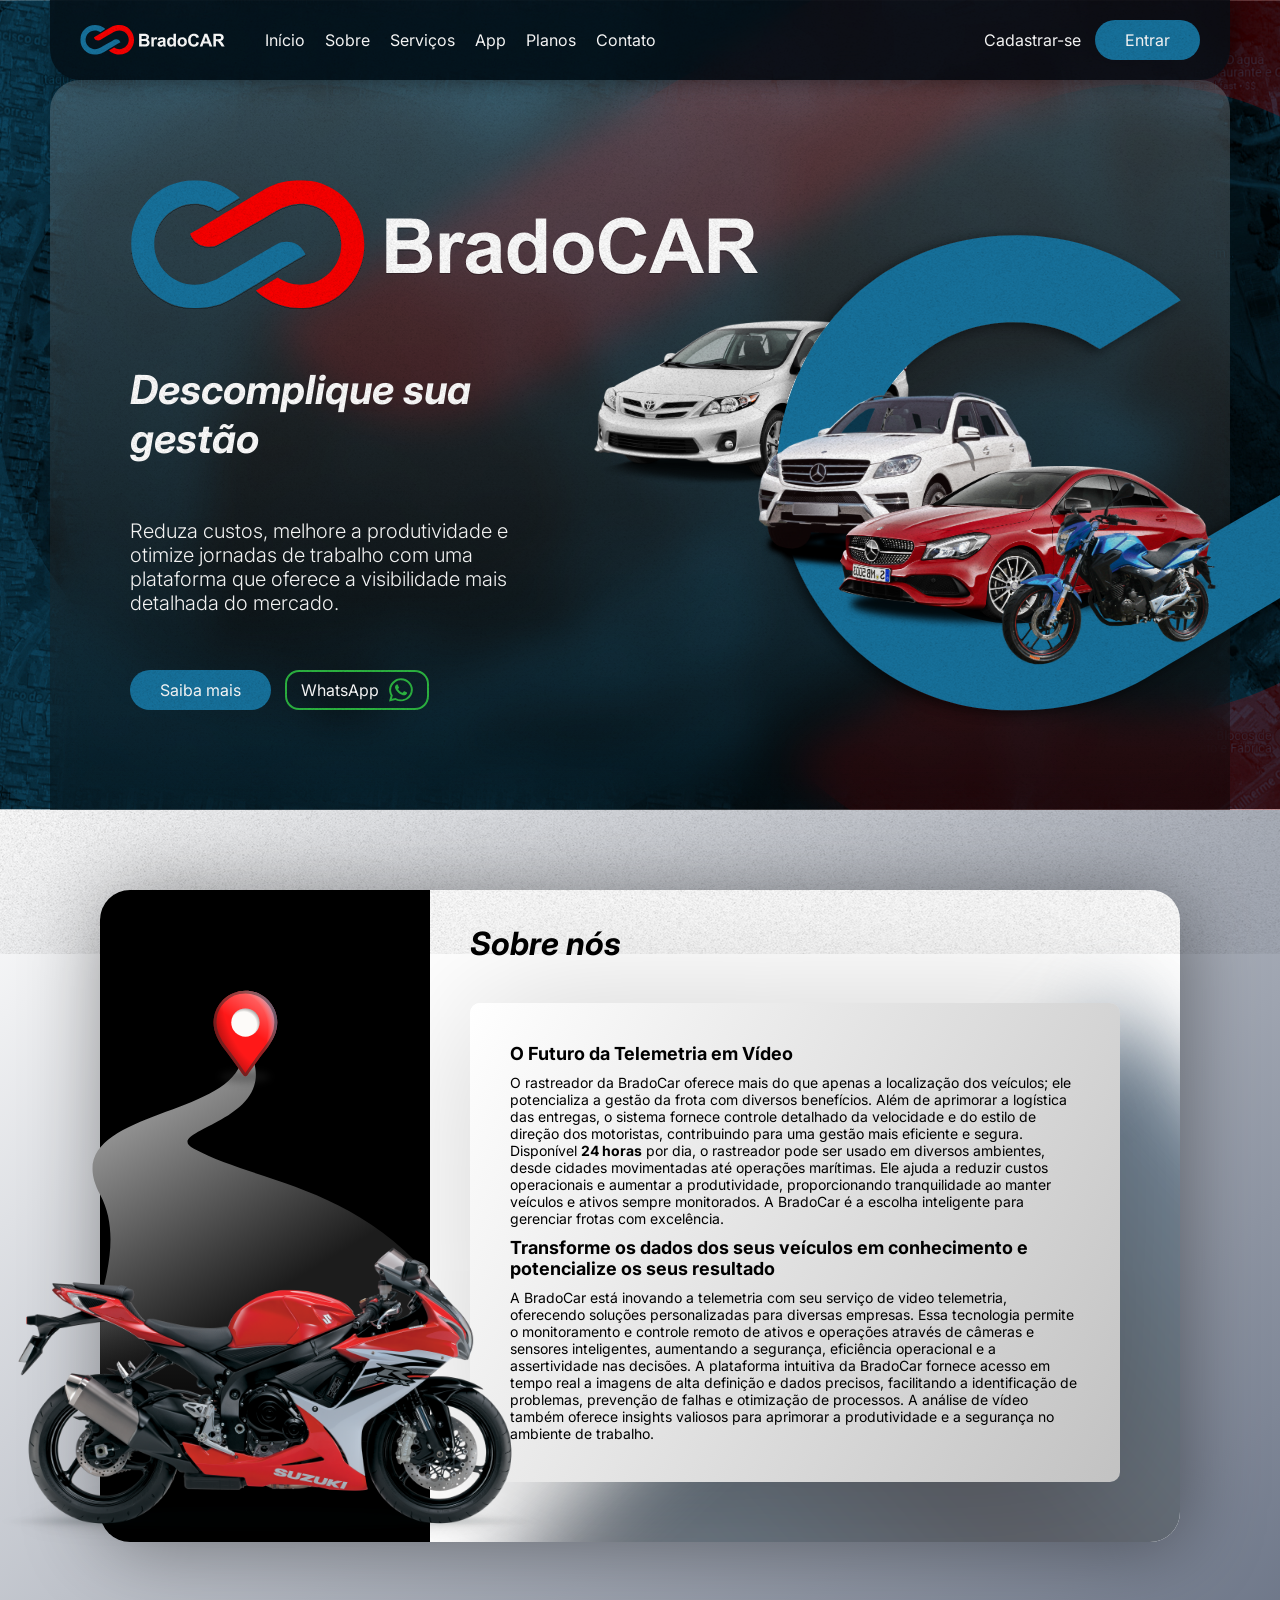
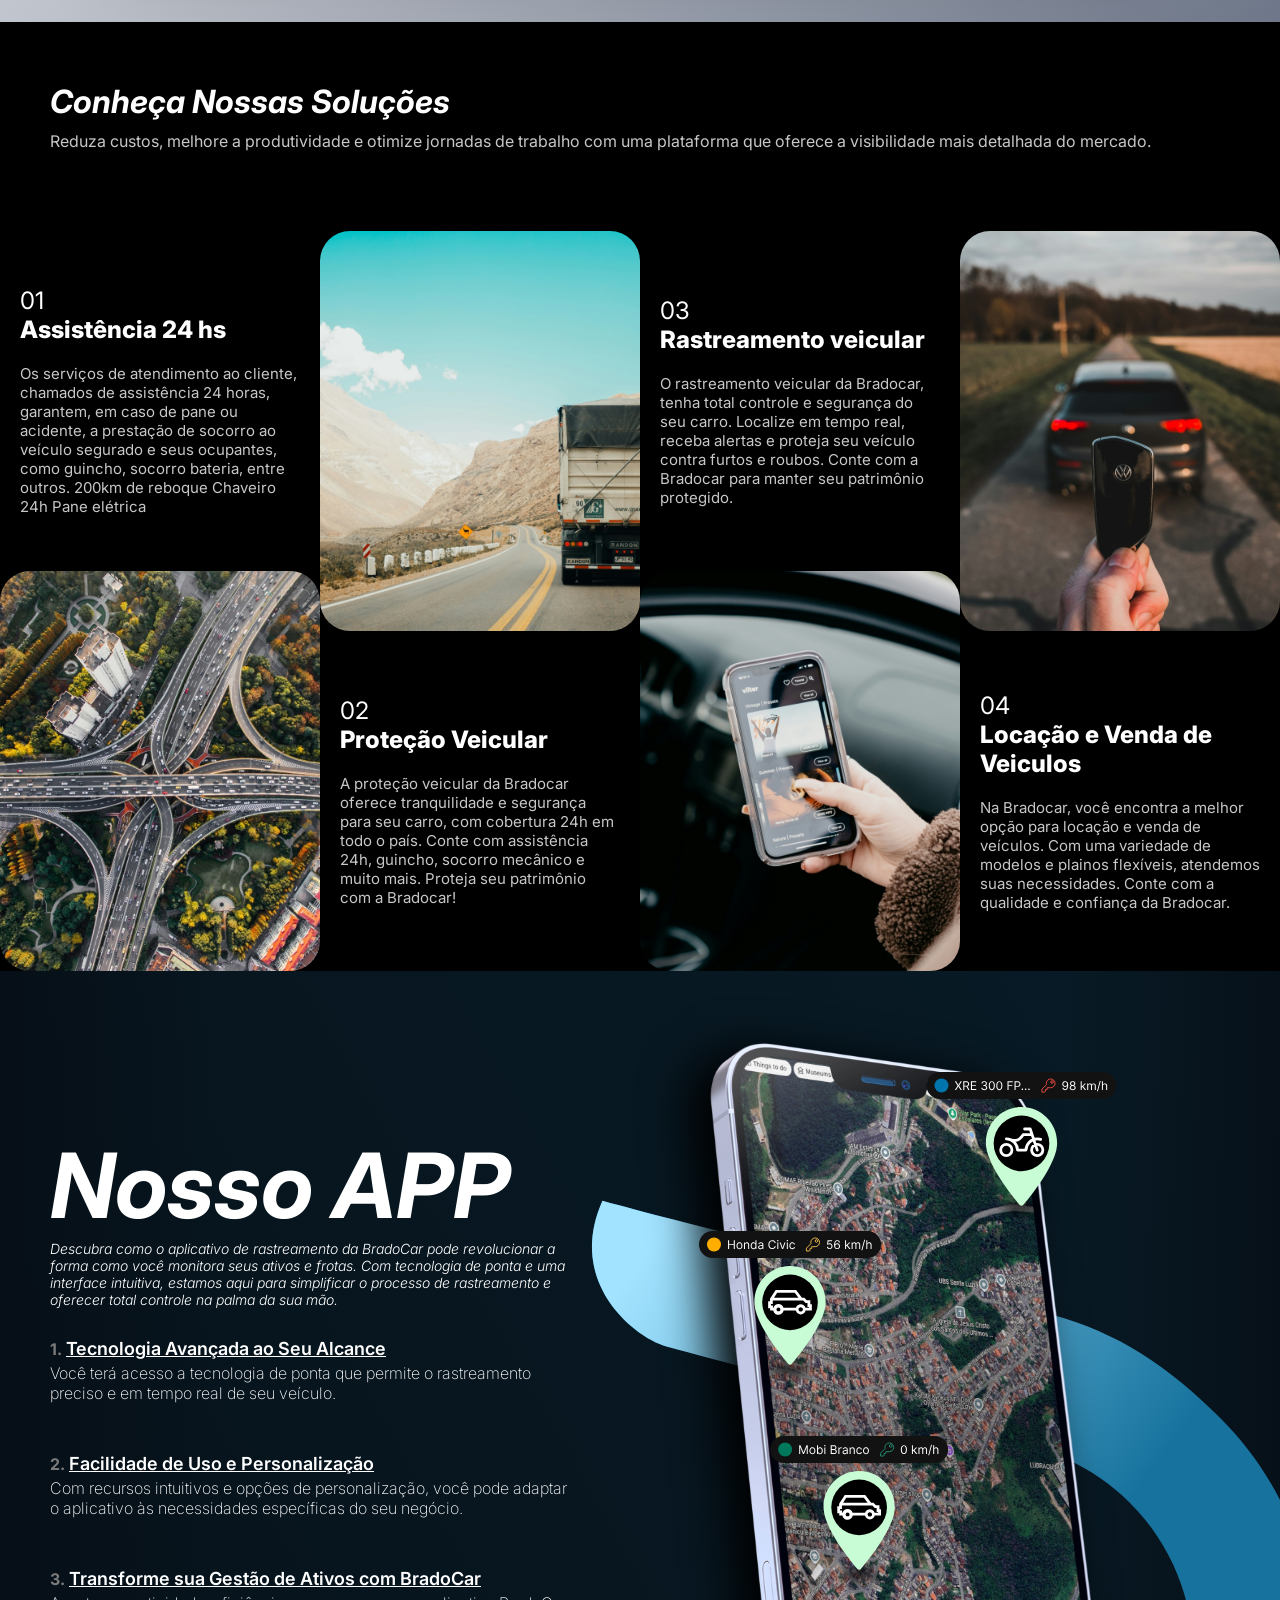
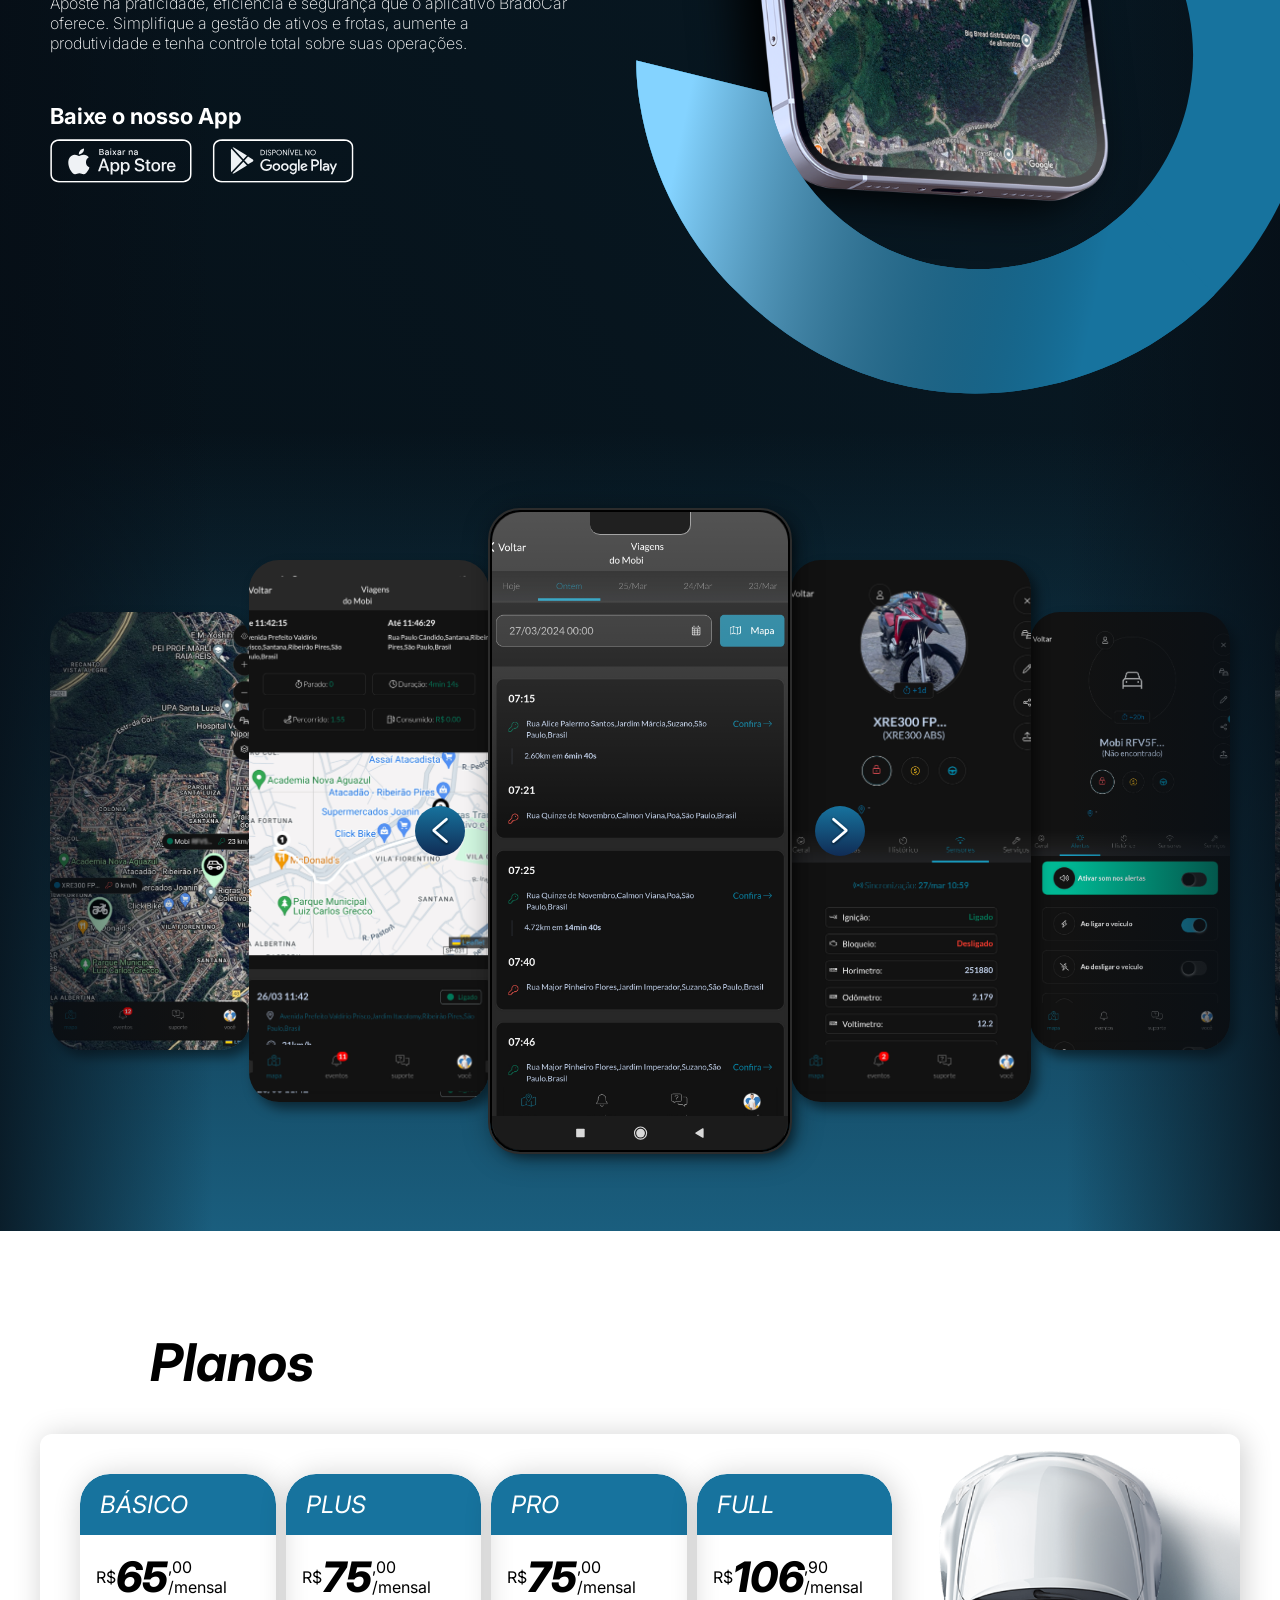
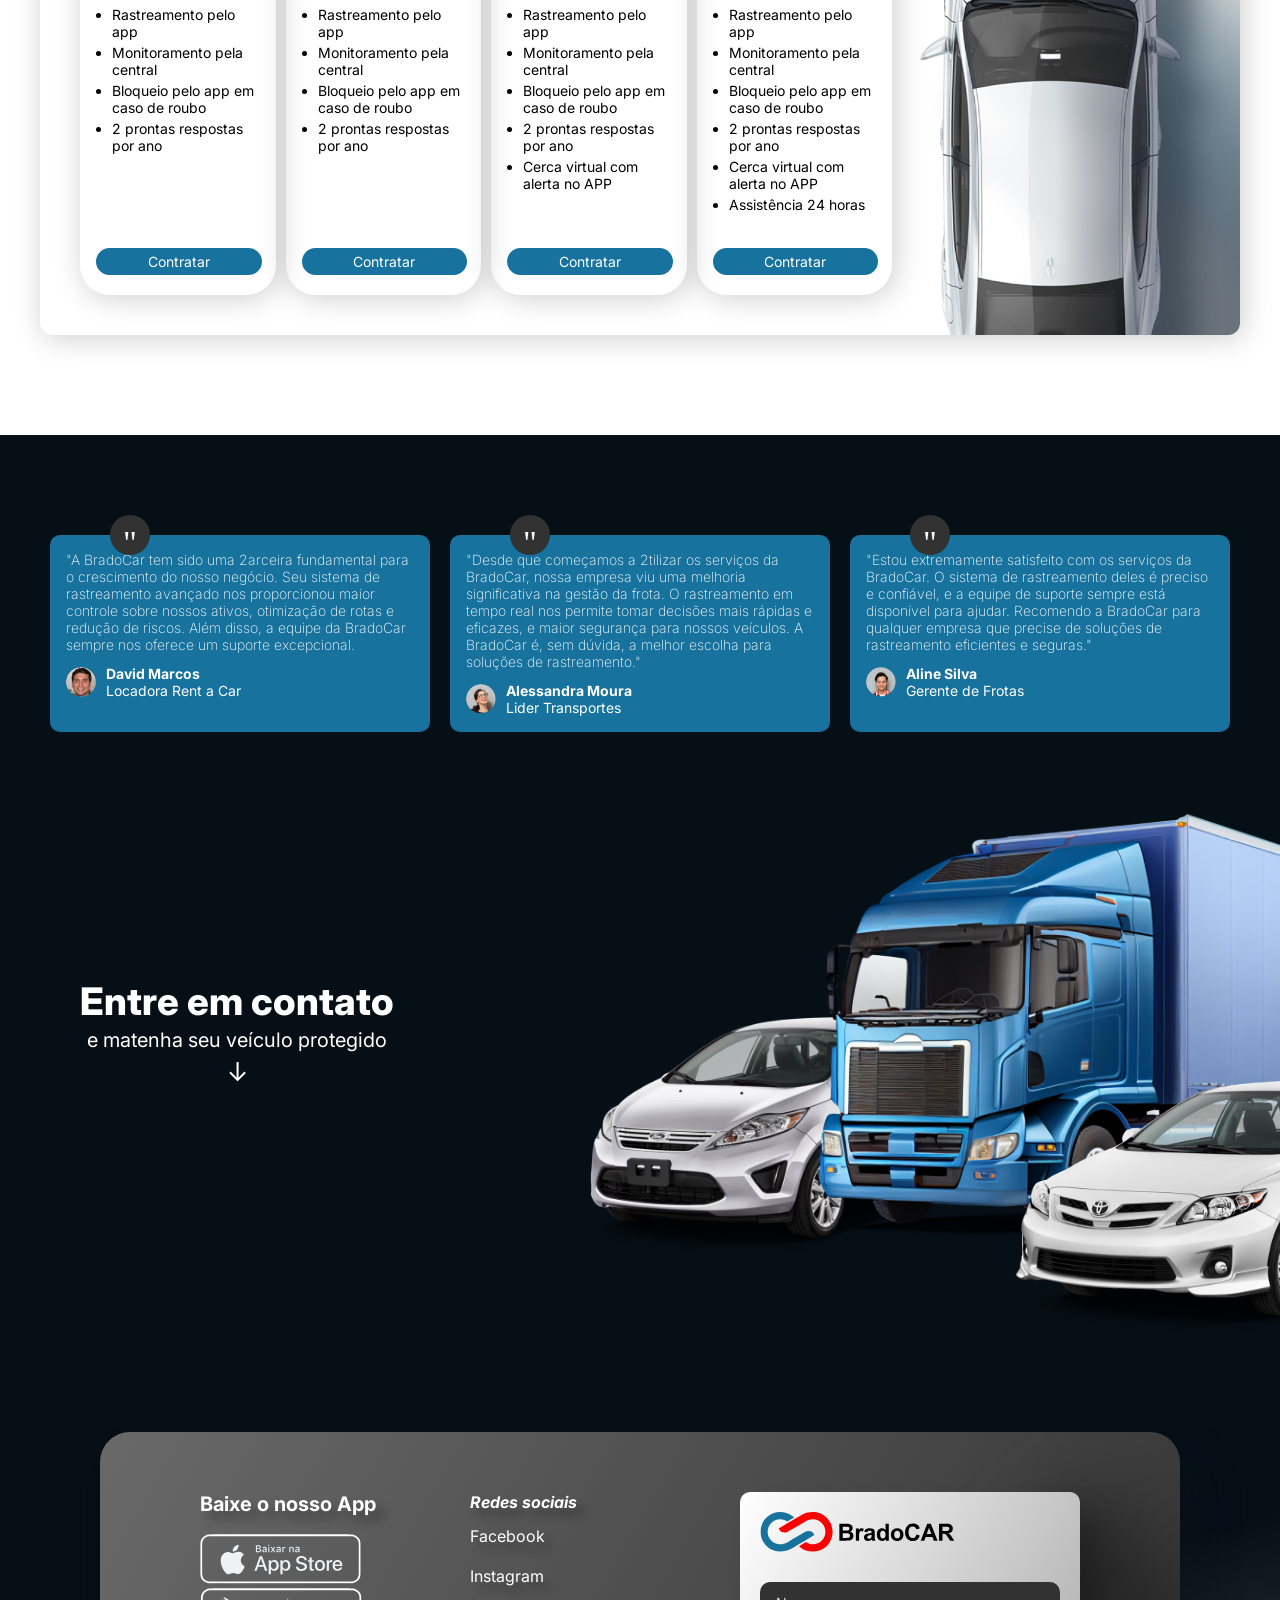
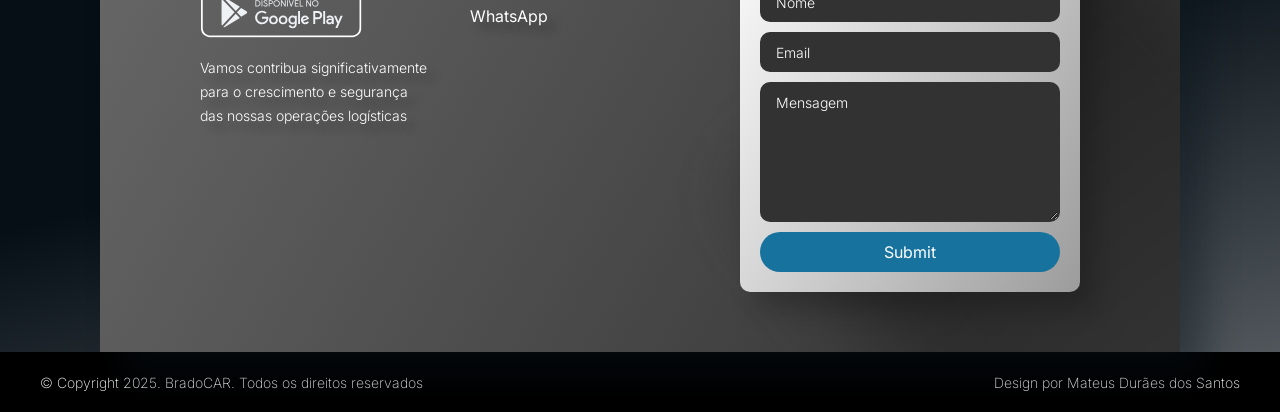
==== commit 43902e82: "responsividade" ====
--- a/index.html
+++ b/index.html
@@ -48,10 +48,12 @@
     <div class="banner__container width">
       <div class="banner__grafismo">
         <img class="banner_graf-01" src="src/graf_01.svg" alt="">
-        <img class="banner__car banner__car-toyota" src="src/carros/toyota.png" alt="">
-        <img class="banner__car banner__toyota" src="src/carros/car1.png" alt="">
-        <img class="banner__car banner__car-mercedes" src="src/carros/mercedes.png" alt="">
-        <img class="banner__car banner__cg" src="src/carros/cg-150.png" alt="">
+        <div class="banner__container--car">
+          <img class="banner__car banner__car-toyota" src="src/carros/toyota-banner.png" alt="">
+          <img class="banner__car banner__toyota" src="src/carros/car1.png" alt="">
+          <img class="banner__car banner__car-mercedes" src="src/carros/mercedes.png" alt="">
+          <img class="banner__car banner__cg" src="src/carros/cg-150.png" alt="">
+        </div>
       </div>
 
       <div class="banner__column">
@@ -182,6 +184,7 @@
                 </div>
               </div>
             </div>
+
             <div class="phone">
               <div class="phone__animation">
                 <img class="phone__pin phone__pin--1" src="./src/app/pin-1.svg" alt="">
@@ -553,6 +556,8 @@
 }
 
 .banner__container {
+  display: grid;
+  grid-template-columns: 1fr max-content;
   position: absolute;
   bottom: 0;
   height: 730px;
@@ -611,6 +616,7 @@
   right: -50px;
   height: 100%;
   width: 650px;
+  /* background: rgba(255, 0, 0, 0.4); */
   z-index: 2;
 }
 
@@ -624,30 +630,34 @@
 
 .banner__car {
   position: absolute;
-  margin-left: 70px;
+  left: 70px;
+  object-fit: contain;
+  width: 400px;
+}
+
+.banner__container--car {
+  position: relative;
+  margin-top: 223px;
 }
 
 .banner__car-toyota {
-  width: 340px;
-  top: 223px;
-  left: -114px;
+  top: 0;
+  left: -76px;
   z-index: 1;
   animation: car__animation 6s infinite;
 }
 
 .banner__toyota {
-  width: 300px;
+  left: 73px;
+  top: 85px;
   z-index: 3;
-  left: 73px;
-  top: 308px;
+  animation-delay: .2s;
   animation: car__animation 6s infinite;
-  animation-delay: .2s;
 }
 
 .banner__car-mercedes {
-  width: 400px;
   z-index: 4;
-  top: 366px;
+  top: 143px;
   left: 194px;
   animation: car__animation 6s infinite;
   animation-delay: .4s;
@@ -655,7 +665,7 @@
 
 .banner__cg {
   width: 245px;
-  top: 393px;
+  top: 174px;
   left: 356px;
   animation: car__animation 6s infinite;
   animation-delay: .6s;
@@ -1415,21 +1425,21 @@
   position: absolute;
   right: 0;
   bottom: 0;
+  animation: contrato__car 10s infinite;
 }
 
 .contato__fiesta {
   height: 275px;
   right: 418px;
   bottom: 70px;
-  animation: contrato__car 10s infinite;
 }
 
 .contato__truck {
   z-index: 2;
   right: -200px;
   height: 600px;
-  animation: contrato__car 10s infinite;
   animation-delay: .2s;
+
 }
 
 .contato__toyota {
@@ -1437,8 +1447,8 @@
   height: 381px;
   bottom: -64px;
   right: -100px;
-  animation: contrato__car 10s infinite;
   animation-delay: .4s;
+
 }
 
 @keyframes contrato__car {
@@ -1447,19 +1457,15 @@
     transform: translateX(0);
   }
 
-  10% {
+  35% {
     transform: translateX(0);
   }
 
-  35% {
+  50% {
     transform: translateX(-100px);
   }
   
-  74% {
-    transform: translateX(-100px);
-  }
-
-  97% {
+  75% {
     transform: translateX(0);
   }
 
@@ -1731,7 +1737,9 @@
 
   .banner__grafismo {
     width: 100%;
-    height: 280px;
+    height: 310px;
+    right: 0;
+    margin: 40px 0;
   }
   
   .banner_graf-01 {
@@ -1761,6 +1769,33 @@
   .banner {
     padding-top: 140px;
   }
+
+  .banner__container--car {
+    margin-top: 0;
+  }
+
+  .banner__car {
+    width: 300px;
+  }
+
+  .banner__car-toyota {
+    left: -48px;
+  }
+
+  .banner__toyota {
+    left: 0;
+  }
+
+  .banner__car-mercedes {
+    left: 90px;
+  }
+
+  .banner__cg {
+    width: 190px;
+    left: 172px;
+    top: 184px;
+  }
+
 
   /* APP */
 
@@ -1783,6 +1818,43 @@
 
   .app__images {
     margin: auto;
+  }
+
+  /* phone */
+
+  .phone {
+    width: 100%;
+    transform: translateX(32px);
+    height: 600px;
+  }
+
+  .app__column-1 {
+    min-width: initial;
+    text-align: center;
+  }
+
+  .phone__pin {
+    width: 120px;
+  }
+
+  .phone__pin--1 {
+    top: 280px;
+    left: 81px;
+  
+  }
+  .phone__pin--2 {
+    top: 37px;
+    left: 137px;
+  }
+  
+  .phone--cellphone {
+    width: 300px;
+  }
+
+  .phone__grafismos {
+    width: 560px;
+    left: -121px;
+    top: 41px;
   }
 
   /* PLANOS */
@@ -1884,6 +1956,7 @@
 
   .contato__images {
     position: relative;
+    left: 48%;
   }
 
   .contato__cars {
@@ -2016,22 +2089,6 @@
     font-size: 30px;
   }
 
-  .banner__car-toyota {
-    width: 242px;
-    left: 40%;
-  }
-
-  .banner__toyota {
-    width: 220px;
-    top: 35%;
-  }
-
-  .banner__car-mercedes {
-    width: 300px;
-    top: 27%;
-    left: 10%;
-  }
-
   .banner_graf-01 {
     height: 300px;
   }
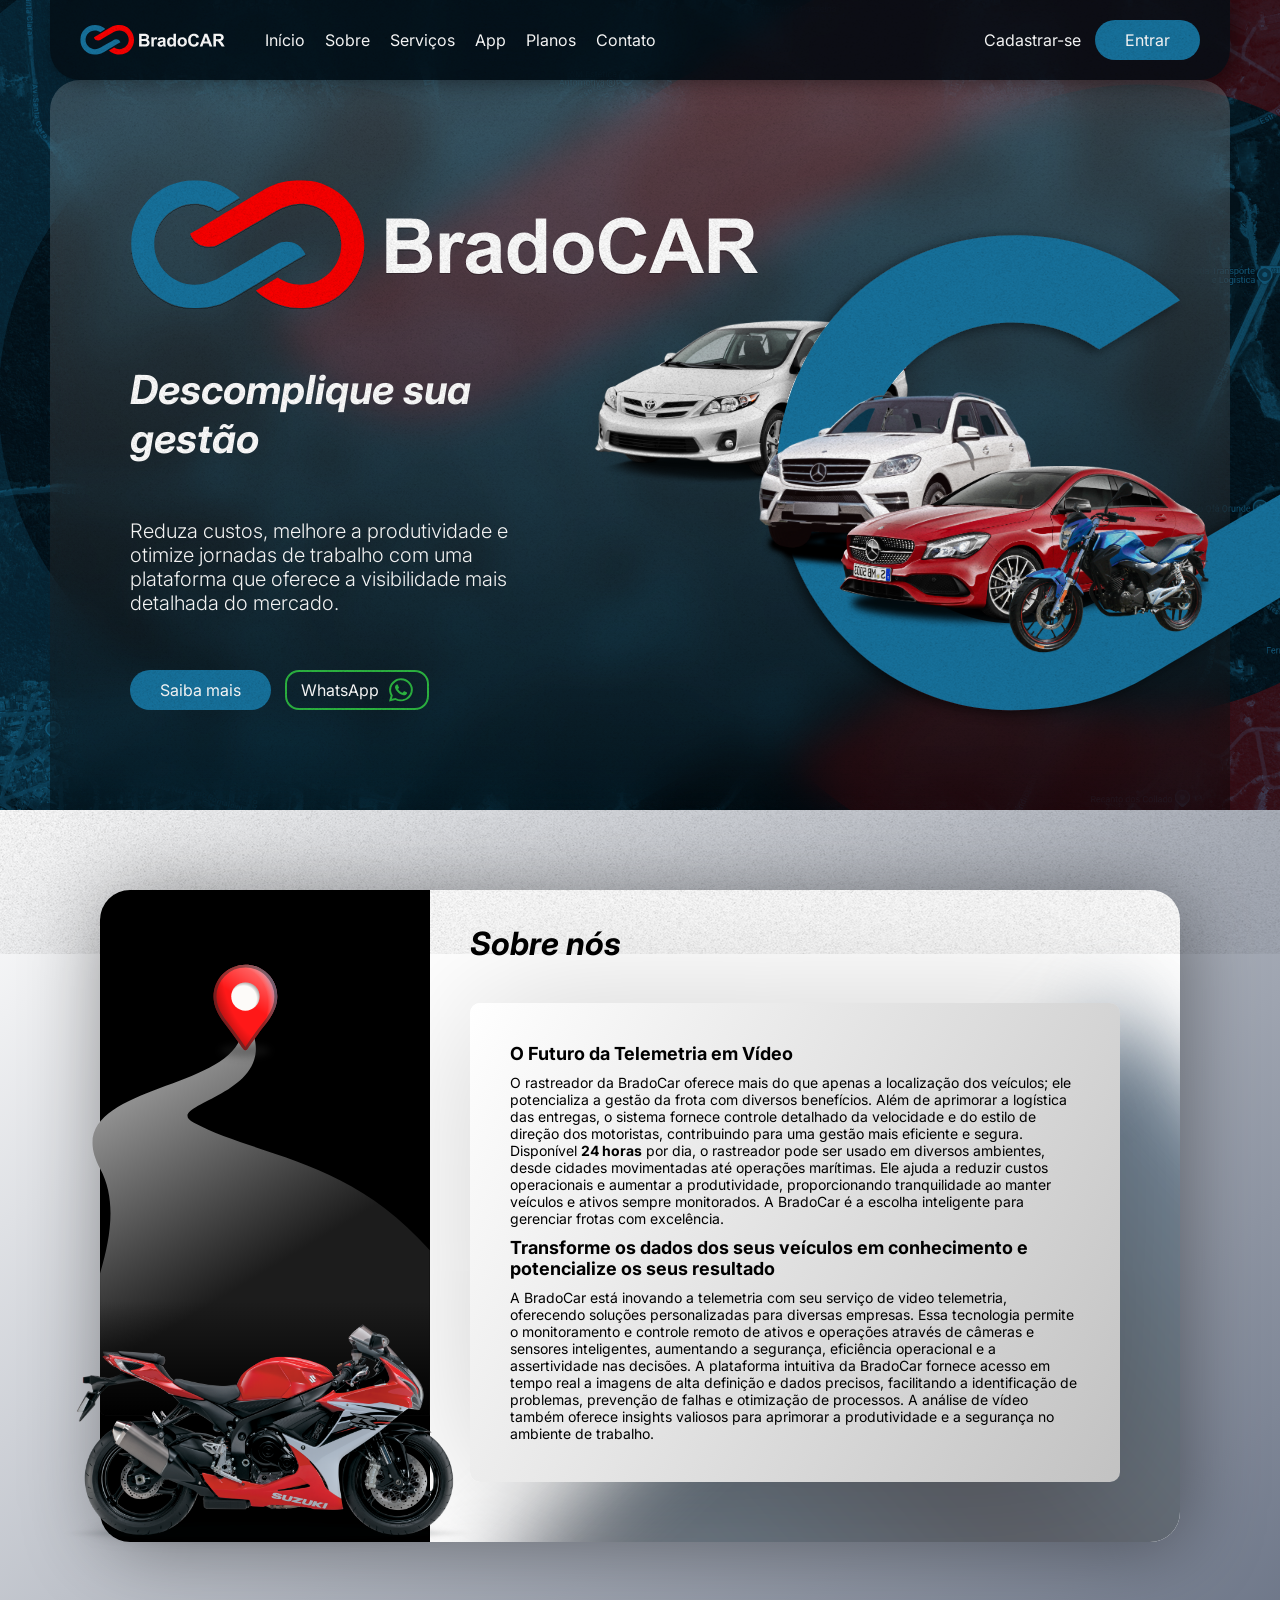
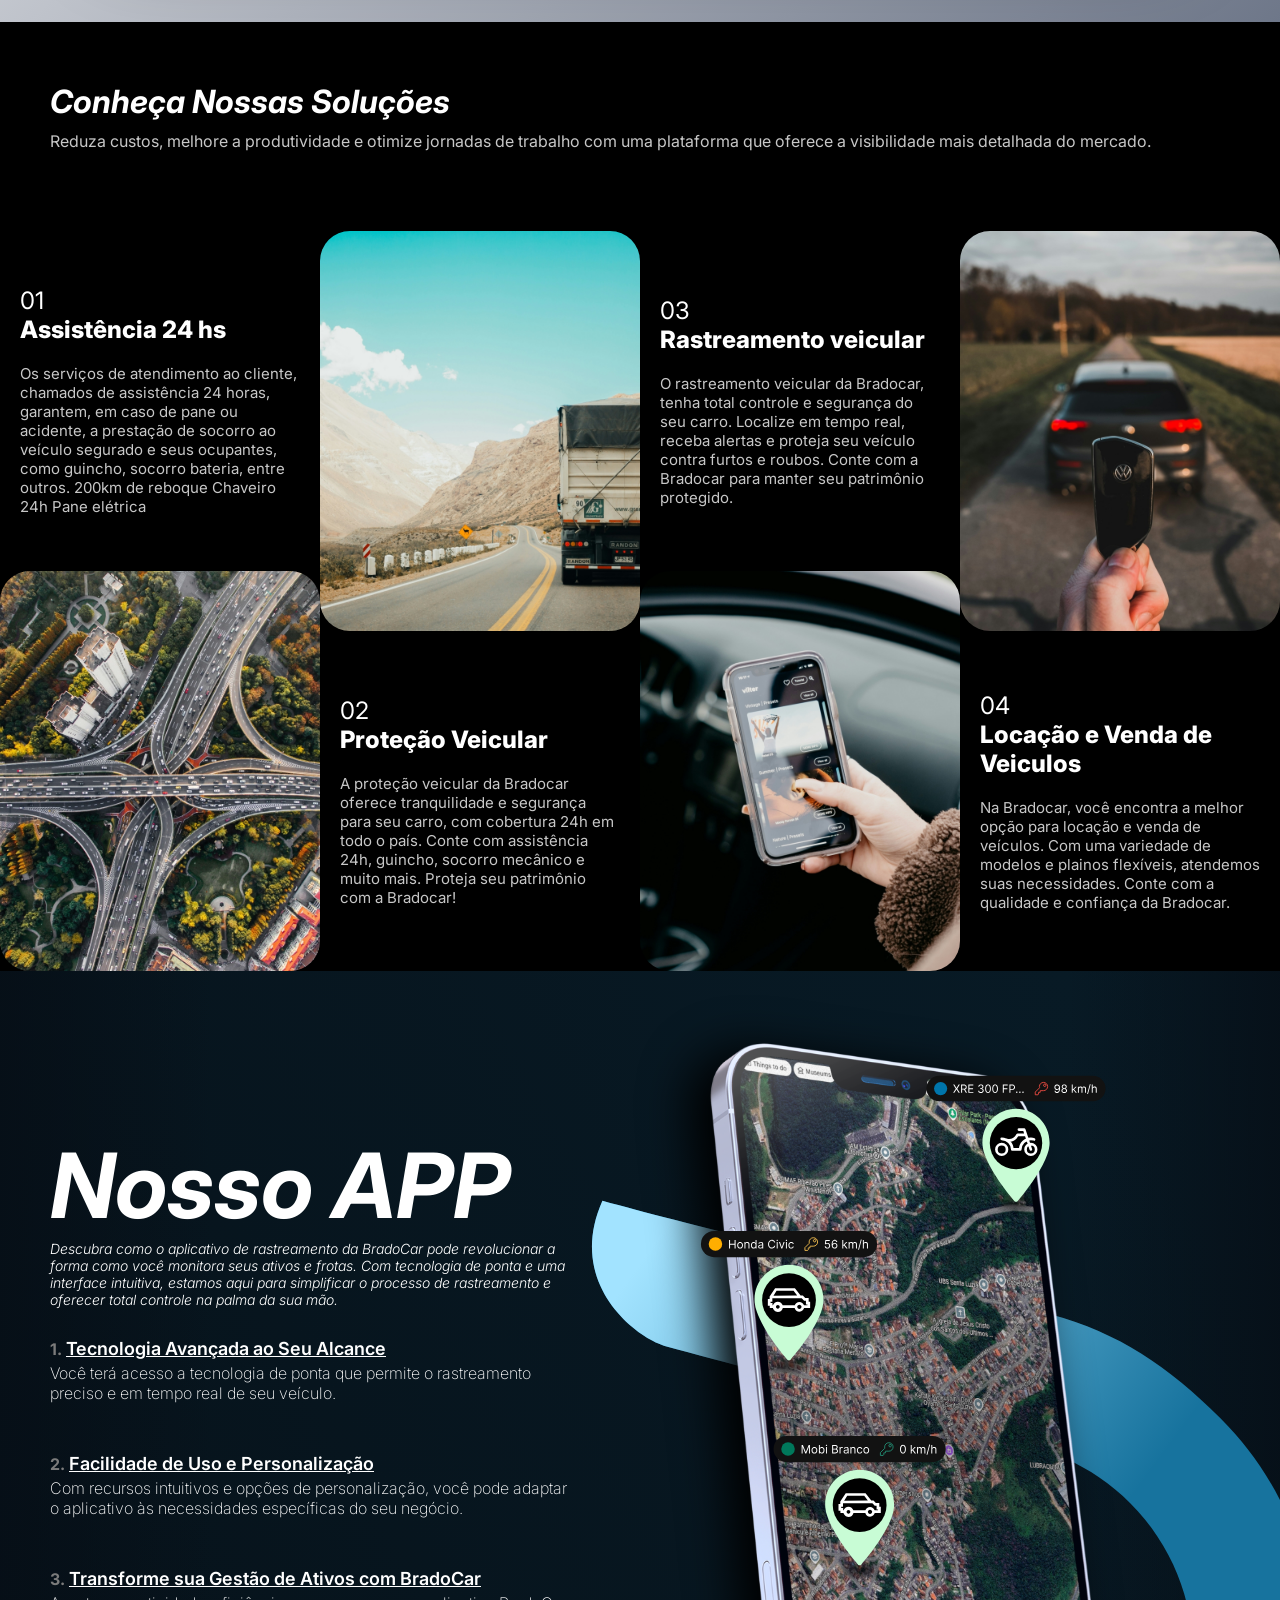
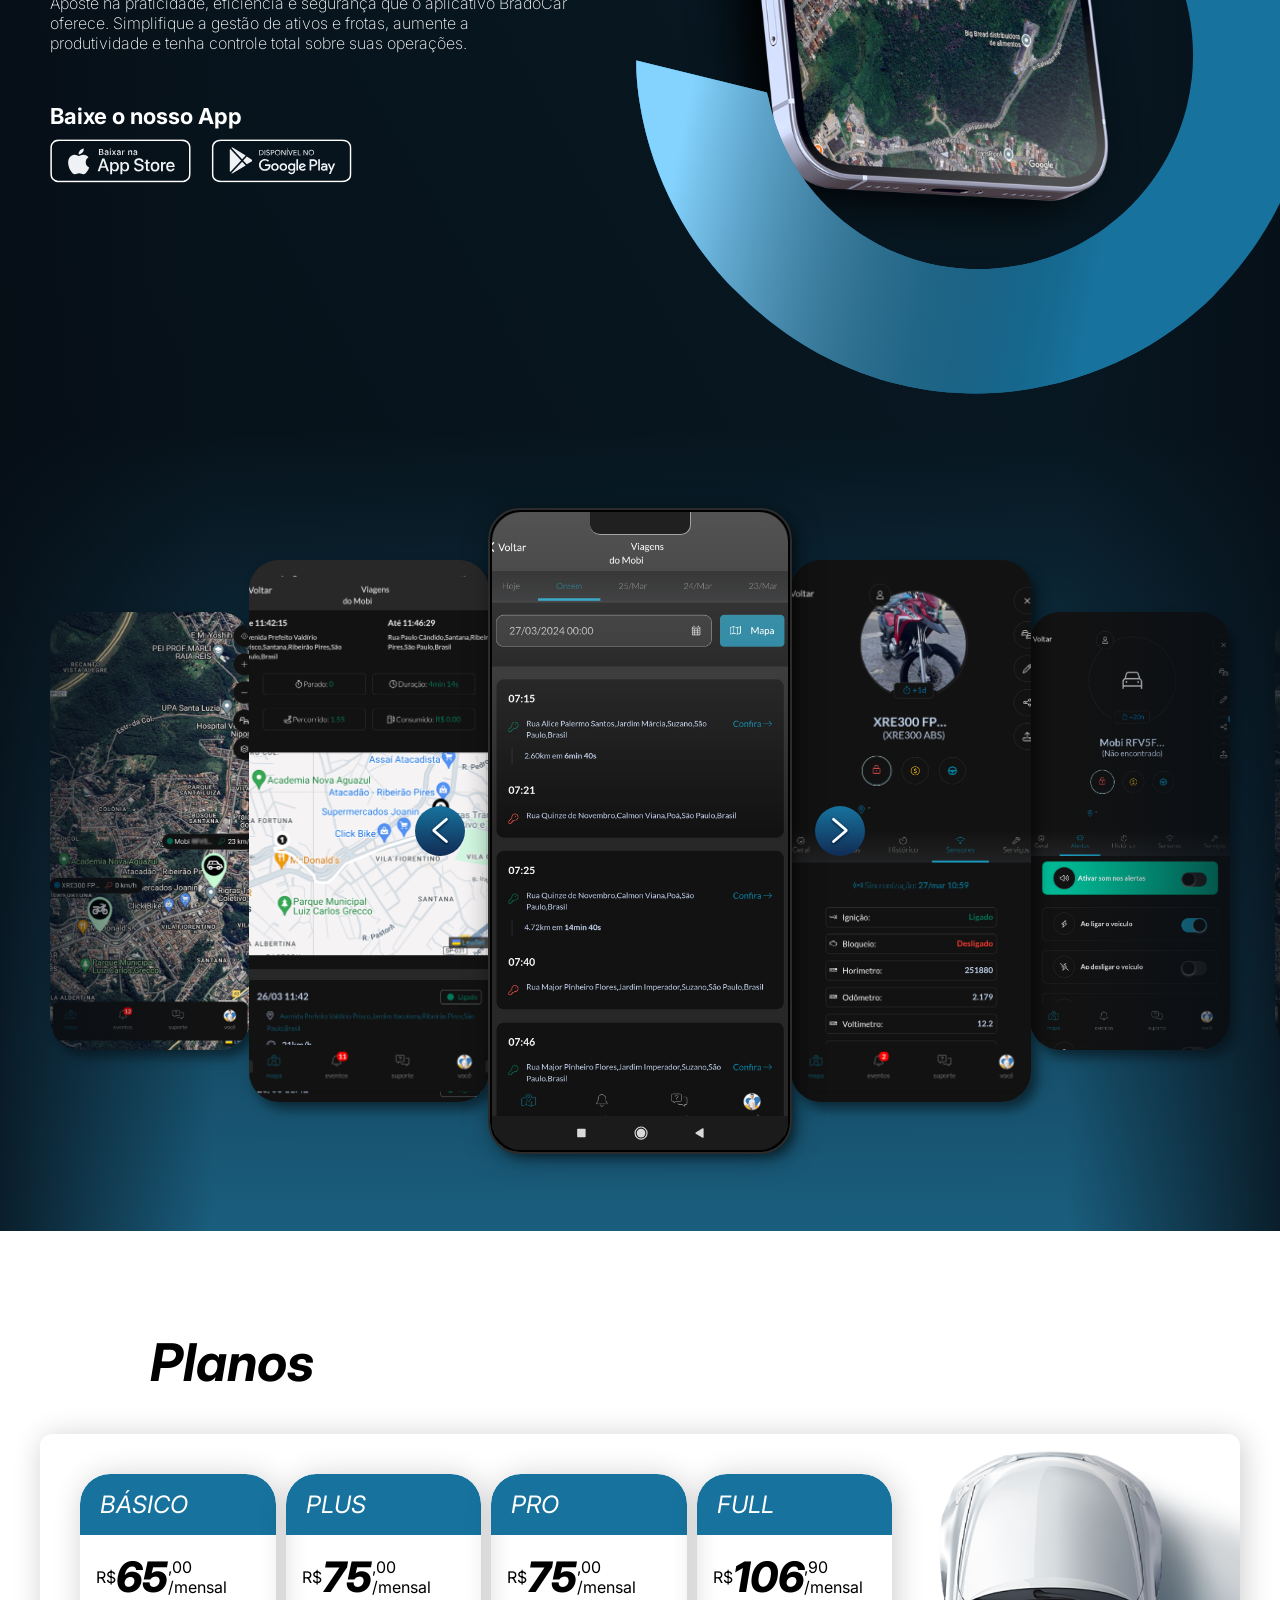
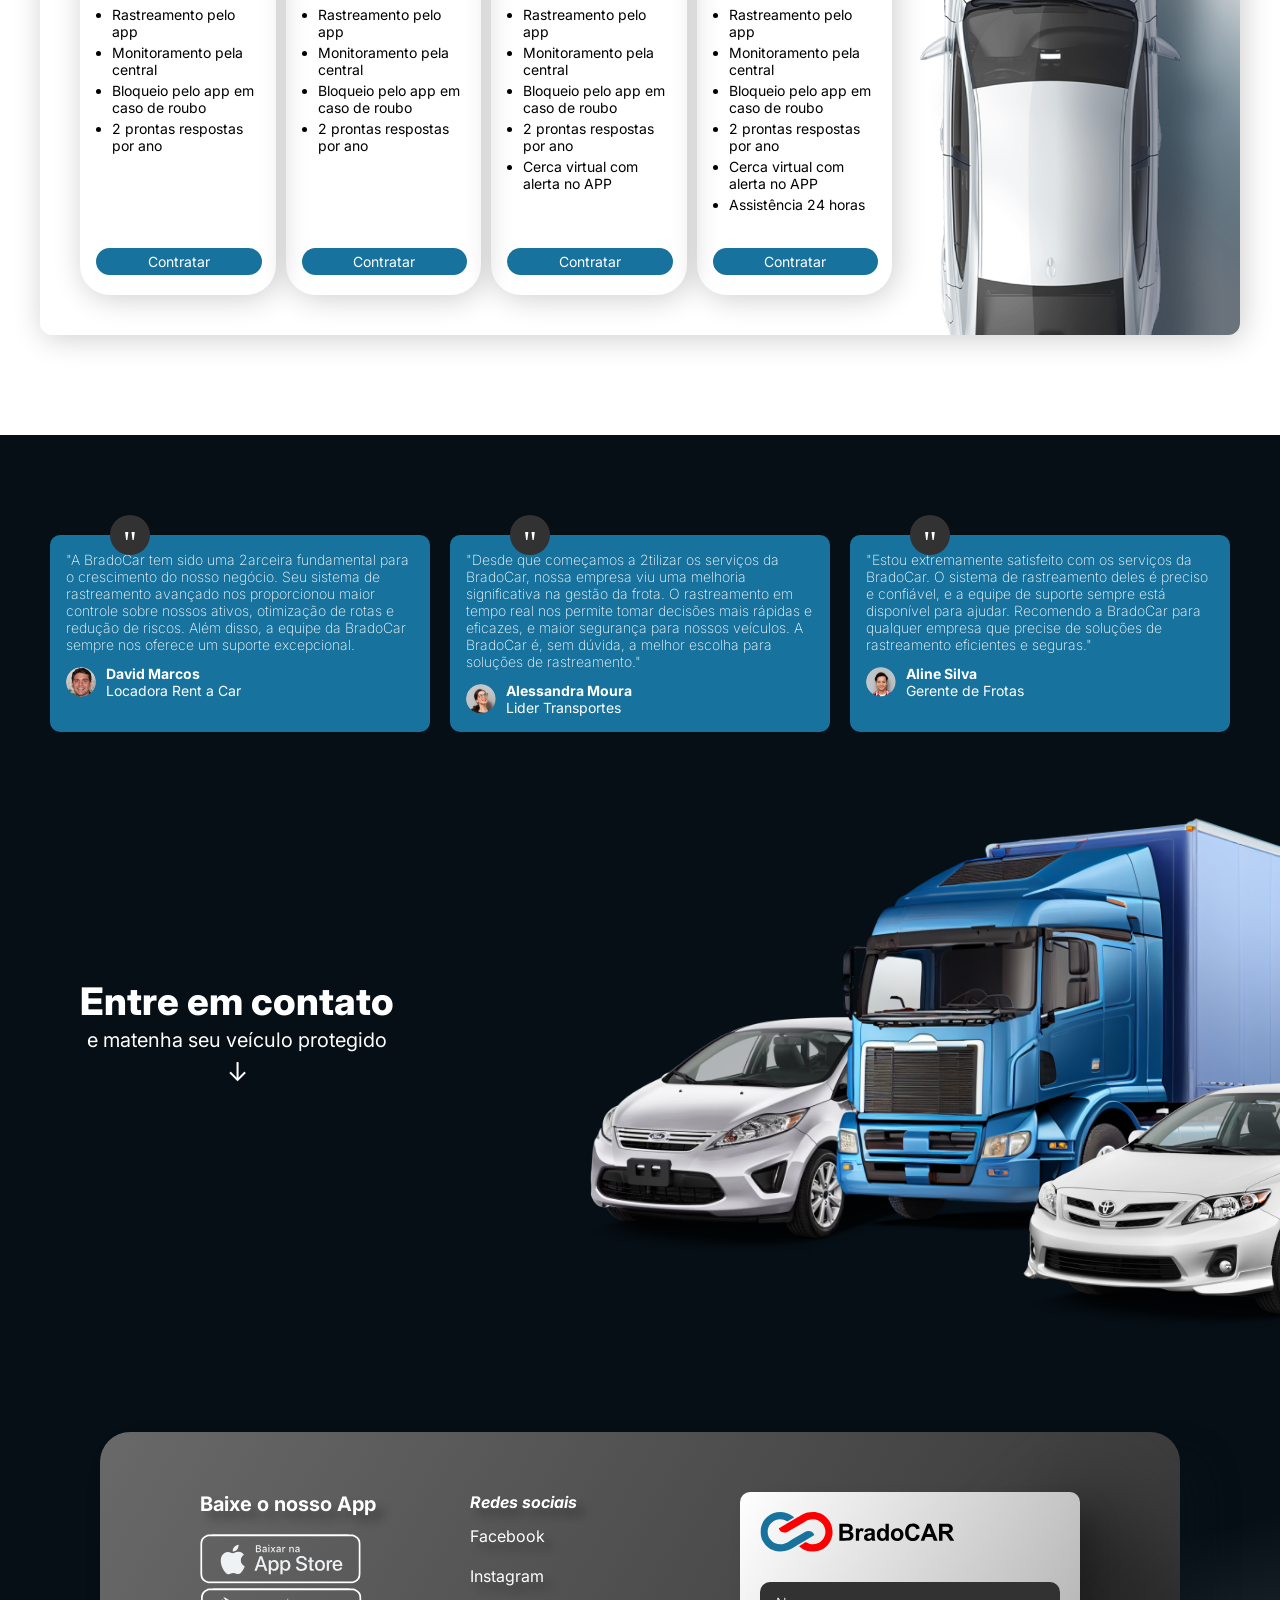
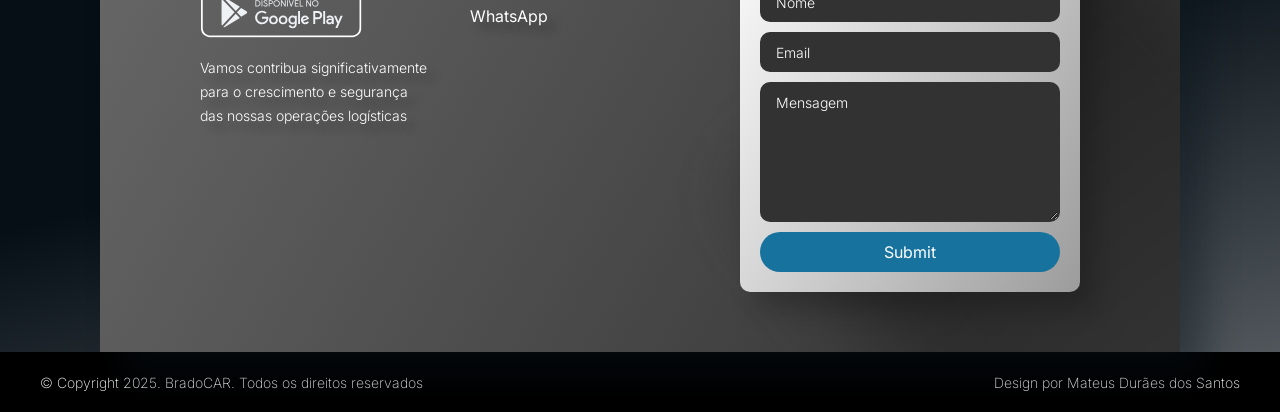
==== commit 33e66ebc: "seo" ====
--- a/index.html
+++ b/index.html
@@ -17,7 +17,7 @@
   <header>
     <nav class="nav__container width" id="nav">
       <div class="nav__options">
-        <img class="nav__logo" src="./src/bradocar.svg" alt="Logo BradoCar">
+        <img class="nav__logo" width="145" height="30" src="./src/bradocar.svg" alt="Logo BradoCar">
 
         <div class="nav__responsive--overlay">
           <button class="close__aside" activeOnClick>✕</button>
@@ -47,17 +47,17 @@
     <img class="banner__graf--logo" src="src/logo.svg" alt="">
     <div class="banner__container width">
       <div class="banner__grafismo">
-        <img class="banner_graf-01" src="src/graf_01.svg" alt="">
+        <img class="banner_graf-01" width="672" height="500" src="src/graf_01.svg" alt="">
         <div class="banner__container--car">
-          <img class="banner__car banner__car-toyota" src="src/carros/toyota-banner.png" alt="">
-          <img class="banner__car banner__toyota" src="src/carros/car1.png" alt="">
-          <img class="banner__car banner__car-mercedes" src="src/carros/mercedes.png" alt="">
-          <img class="banner__car banner__cg" src="src/carros/cg-150.png" alt="">
+          <img class="banner__car banner__car-toyota" width="400" height="192" src="src/carros/toyota-banner.png" alt="">
+          <img class="banner__car banner__toyota" width="400" height="192" src="src/carros/car1.png" alt="">
+          <img class="banner__car banner__car-mercedes" width="400" height="192" src="src/carros/mercedes.png" alt="">
+          <img class="banner__car banner__cg" width="245" height="192" src="src/carros/cg-150.png" alt="">
         </div>
       </div>
 
       <div class="banner__column">
-        <img class="banner__logo" src="./src/bradocar.svg" alt="">
+        <img class="banner__logo" height="130" width="600" src="./src/bradocar.svg" alt="">
         <h1><i>Descomplique sua gestão</i></h1>
 
         <p class="banner__p">
@@ -71,7 +71,7 @@
           </a>
           <button class="button__whatsapp">
             WhatsApp
-            <img src="./src/whatsapp.svg" alt="WhatsApp Logo">
+            <img src="./src/whatsapp.svg" width="24" height="24" alt="WhatsApp Logo">
           </button>
         </div>
       </div>
@@ -87,8 +87,8 @@
       <div class="sobre">
         <div class="sobre__grid width">
           <div class="sobre__column-1">
-            <img class="sobre__pin" src="src/pin.svg" alt="">
-            <img class="sobre__moto" src="src/carros/moto.webp" alt="">
+            <img class="sobre__pin" width="300" height="600" src="src/pin.svg" alt="">
+            <img class="sobre__moto" width="500" height="300" src="src/carros/moto.webp" alt="">
           </div>
           <div class="sobre__column-2">
             <h2><i>Sobre nós</i></h2>
@@ -179,21 +179,21 @@
               <div class="app__store">
                 <p class=""><strong>Baixe o nosso App</strong></p>
                 <div class="app__images">
-                  <img src="src/app_store.svg" alt="">
-                  <img src="src/play_store.svg" alt="">
+                  <img src="src/app_store.svg" width="141" height="44" alt="App Store">
+                  <img src="src/play_store.svg" width="141" height="44" alt="Google Play">
                 </div>
               </div>
             </div>
 
             <div class="phone">
               <div class="phone__animation">
-                <img class="phone__pin phone__pin--1" src="./src/app/pin-1.svg" alt="">
-                <img class="phone__pin phone__pin--2" src="./src/app/pin-2.svg" alt="">
-                <img class="phone__pin phone__pin--3" src="./src/app/pin-3.svg" alt="">
-                <img class="phone--cellphone" src="./src/app/cellphone.png" alt="">
+                <img class="phone__pin phone__pin--1" width="180" height="150" src="./src/app/pin-1.svg" alt="">
+                <img class="phone__pin phone__pin--2" width="180" height="150" src="./src/app/pin-2.svg" alt="">
+                <img class="phone__pin phone__pin--3" width="180" height="150" src="./src/app/pin-3.svg" alt="">
+                <img class="phone--cellphone" width="450" height="800" src="./src/app/cellphone.png" alt="">
               </div>
-              <img class="phone__grafismos phone__grafismos--1" src="./src/app/grafismos--1.svg" alt="">
-              <img class="phone__grafismos phone__grafismos--2" src="./src/app/grafismos--2.svg" alt="">
+              <img class="phone__grafismos phone__grafismos--1" width="850" height="800" src="./src/app/grafismos--1.svg" alt="">
+              <img class="phone__grafismos phone__grafismos--2" width="850" height="800" src="./src/app/grafismos--2.svg" alt="">
             </div>
           </div>
         </div>
@@ -205,17 +205,17 @@
 
         <div class="carousel__buttons">
           <button id="button__l" onclick="slide('left')" class="carousel__button--left">
-            <img src="./src/arrow-l.svg" alt="">
+            <img src="./src/arrow-l.svg" width="30" height="30" alt="left / esquerda">
           </button>
 
           <button id="button__r" onclick="slide('right')" class="carousel__button--right">
-            <img src="./src/arrow-r.svg" alt="">
+            <img src="./src/arrow-r.svg" width="30" height="30" alt="right / direita">
           </button>
         </div>
 
         <div class="carousel__iframe">
           <div class="carrousel__buttons">
-            <img src="./src/bar_navegacao.svg" height="14" alt="">
+            <img src="./src/bar_navegacao.svg" width="127" height="14" alt="">
           </div>
         </div>
         <div class="carousel__container" id="carousel__slide">
@@ -235,7 +235,7 @@
   
         <div class="plain__container" id="plain__container">
           <div class="plain__grid" id="plain__grid"></div>
-          <span class="plain__car--response"><img class="plain__car" src="src/carros/top.png" alt=""></span>
+          <span class="plain__car--response"><img class="plain__car" width="400" height="645" src="src/carros/top.png" alt=""></span>
         </div>
       </div>  
     </section>
@@ -252,7 +252,7 @@
               de riscos. Além disso, a equipe da BradoCar sempre nos oferece um suporte excepcional.
             </p>
             <div class="contato__person">
-              <img src="src/david.png" alt="">
+              <img src="src/david.png" width="30" height="30" alt="">
               <div class="contato__name">
                 <p><b>David Marcos</b></p>
                 <p>Locadora Rent a Car</p>
@@ -267,7 +267,7 @@
               segurança para nossos veículos. A BradoCar é, sem dúvida, a melhor escolha para soluções de rastreamento."
             </p>
             <div class="contato__person">
-              <img src="src/alessandra.png" alt="">
+              <img src="src/alessandra.png" width="30" height="30" alt="">
               <div class="contato__name">
                 <p><b>Alessandra Moura</b></p>
                 <p>Lider Transportes</p>
@@ -282,7 +282,7 @@
               empresa que precise de soluções de rastreamento eficientes e seguras."
             </p>
             <div class="contato__person">
-              <img src="src/aline.png" alt="">
+              <img src="src/aline.png" width="30" height="30" alt="">
               <div class="contato__name">
                 <p><b>Aline Silva</b></p>
                 <p>Gerente de Frotas</p>
@@ -293,9 +293,9 @@
 
         <div class="contato__cars">
           <div class="contato__images">
-            <img class="contrato__car contato__fiesta" src="src/carros/fiesta.png" alt="">
-            <img class="contrato__car contato__truck" src="src/carros/truck.png" alt="Caminhão">
-            <img class="contrato__car contato__toyota" src="src/carros/toyota.png" alt="">
+            <img class="contrato__car contato__fiesta" width="414" height="275" src="src/carros/fiesta.png" alt="">
+            <img class="contrato__car contato__truck" width="900" height="600" src="src/carros/truck.png" alt="Caminhão">
+            <img class="contrato__car contato__toyota" width="500" height="400" src="src/carros/toyota.png" alt="">
           </div>
 
           <div class="contato__message">
@@ -318,8 +318,8 @@
           <p class="footer__title"><strong>Baixe o nosso App</strong></p>
 
           <div class="footer__store">
-            <img src="./src/app_store.svg" alt="">
-            <img src="./src/play_store.svg" alt="">
+            <img src="./src/app_store.svg" width="160" height="50" alt="App Store">
+            <img src="./src/play_store.svg" width="160" height="50" alt="Google Play">
           </div>
 
           <p class="footer__texts">
@@ -339,7 +339,7 @@
         <div class="footer__forms">
           <div class="footer__sombra"></div>
           <form action="">
-            <img src="./src/bradocar_black.svg" alt="">
+            <img src="./src/bradocar_black.svg" width="195" height="40" alt="BradoCAR logo">
             <input placeholder="Nome" type="text">
             <input placeholder="Email" type="text">
             <textarea placeholder="Mensagem"></textarea>
@@ -548,7 +548,7 @@
   width: 100%;
   height: 90vh;
   max-height: 900px;
-  background-image: url('./src/maps.jpg');
+  background-image: url('./src/maps.png');
   background-size: cover;
   background-repeat: no-repeat;
   color: white;
@@ -723,6 +723,7 @@
   position: absolute;
   bottom: -30px;
   margin: auto;
+  object-fit: contain;
   width: calc(100% + 260px);
   z-index: 3;
 }
@@ -1028,6 +1029,7 @@
 .phone__grafismos {
   position: absolute;
   width: calc(100% + 250px);
+  height: max-content;
   left: -221px;
   top: 66px;
   pointer-events: none;
@@ -1045,6 +1047,8 @@
   position: absolute;
   filter: drop-shadow(-22px 6px 24px black);
   width: 450px;
+  height: max-content;
+  object-fit: contain;
   z-index: 1;
 }
 
@@ -1425,6 +1429,8 @@
   position: absolute;
   right: 0;
   bottom: 0;
+  object-fit: contain;
+  object-position: right;
   animation: contrato__car 10s infinite;
 }
 
@@ -1439,7 +1445,6 @@
   right: -200px;
   height: 600px;
   animation-delay: .2s;
-
 }
 
 .contato__toyota {
@@ -1448,7 +1453,6 @@
   bottom: -64px;
   right: -100px;
   animation-delay: .4s;
-
 }
 
 @keyframes contrato__car {
@@ -1796,7 +1800,6 @@
     top: 184px;
   }
 
-
   /* APP */
 
   .app__container {
@@ -1905,10 +1908,6 @@
 
   .sobre__column-1 {
     border-radius: 0 0 30px 30px
-  }
-
-  .sobre__pin {
-    width: 80%;
   }
   
   .sobre__moto {
@@ -2066,8 +2065,8 @@
     width: calc(100% - 20px);
   }
 
-  p, .button__blue, .button__whatsapp {
-    font-size: 14px;
+  .banner__p, .button__blue, .button__whatsapp {
+    font-size: 14px !important;
   }
 
   .button__blue, .button__whatsapp {
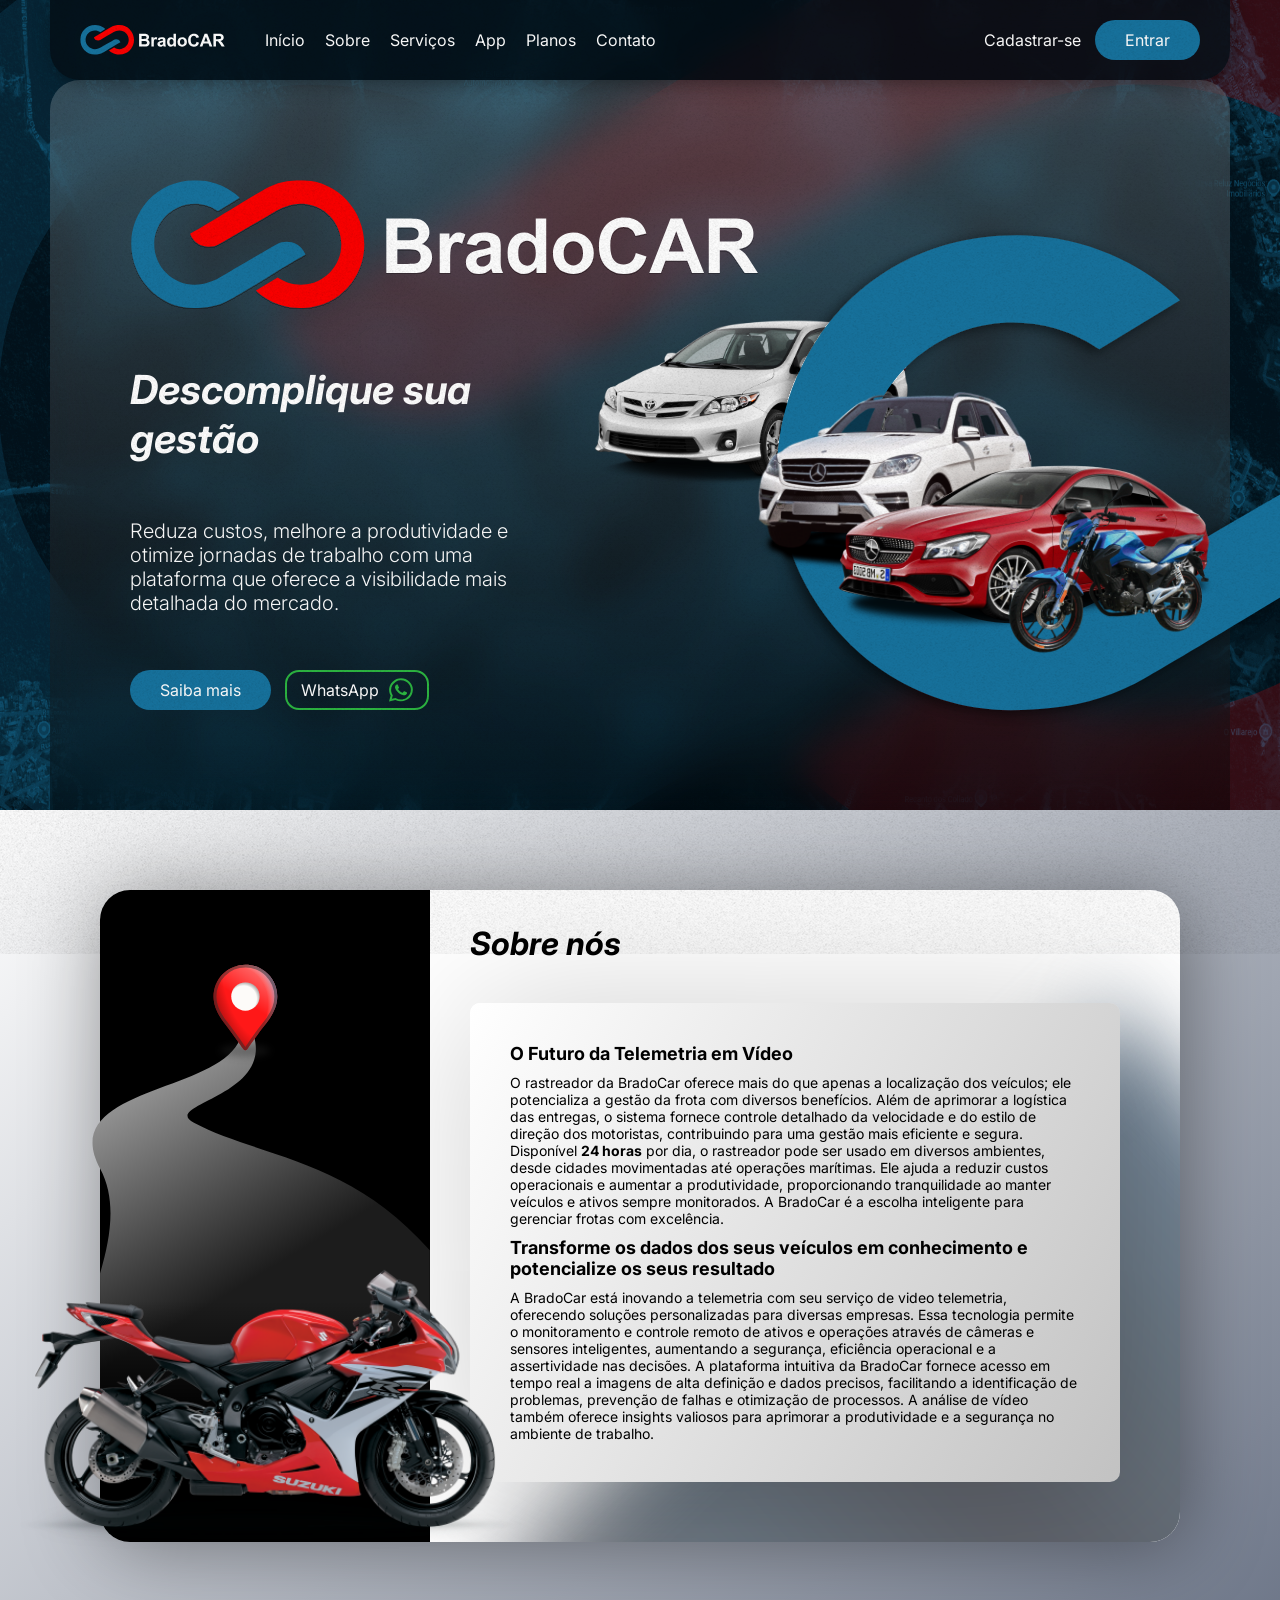
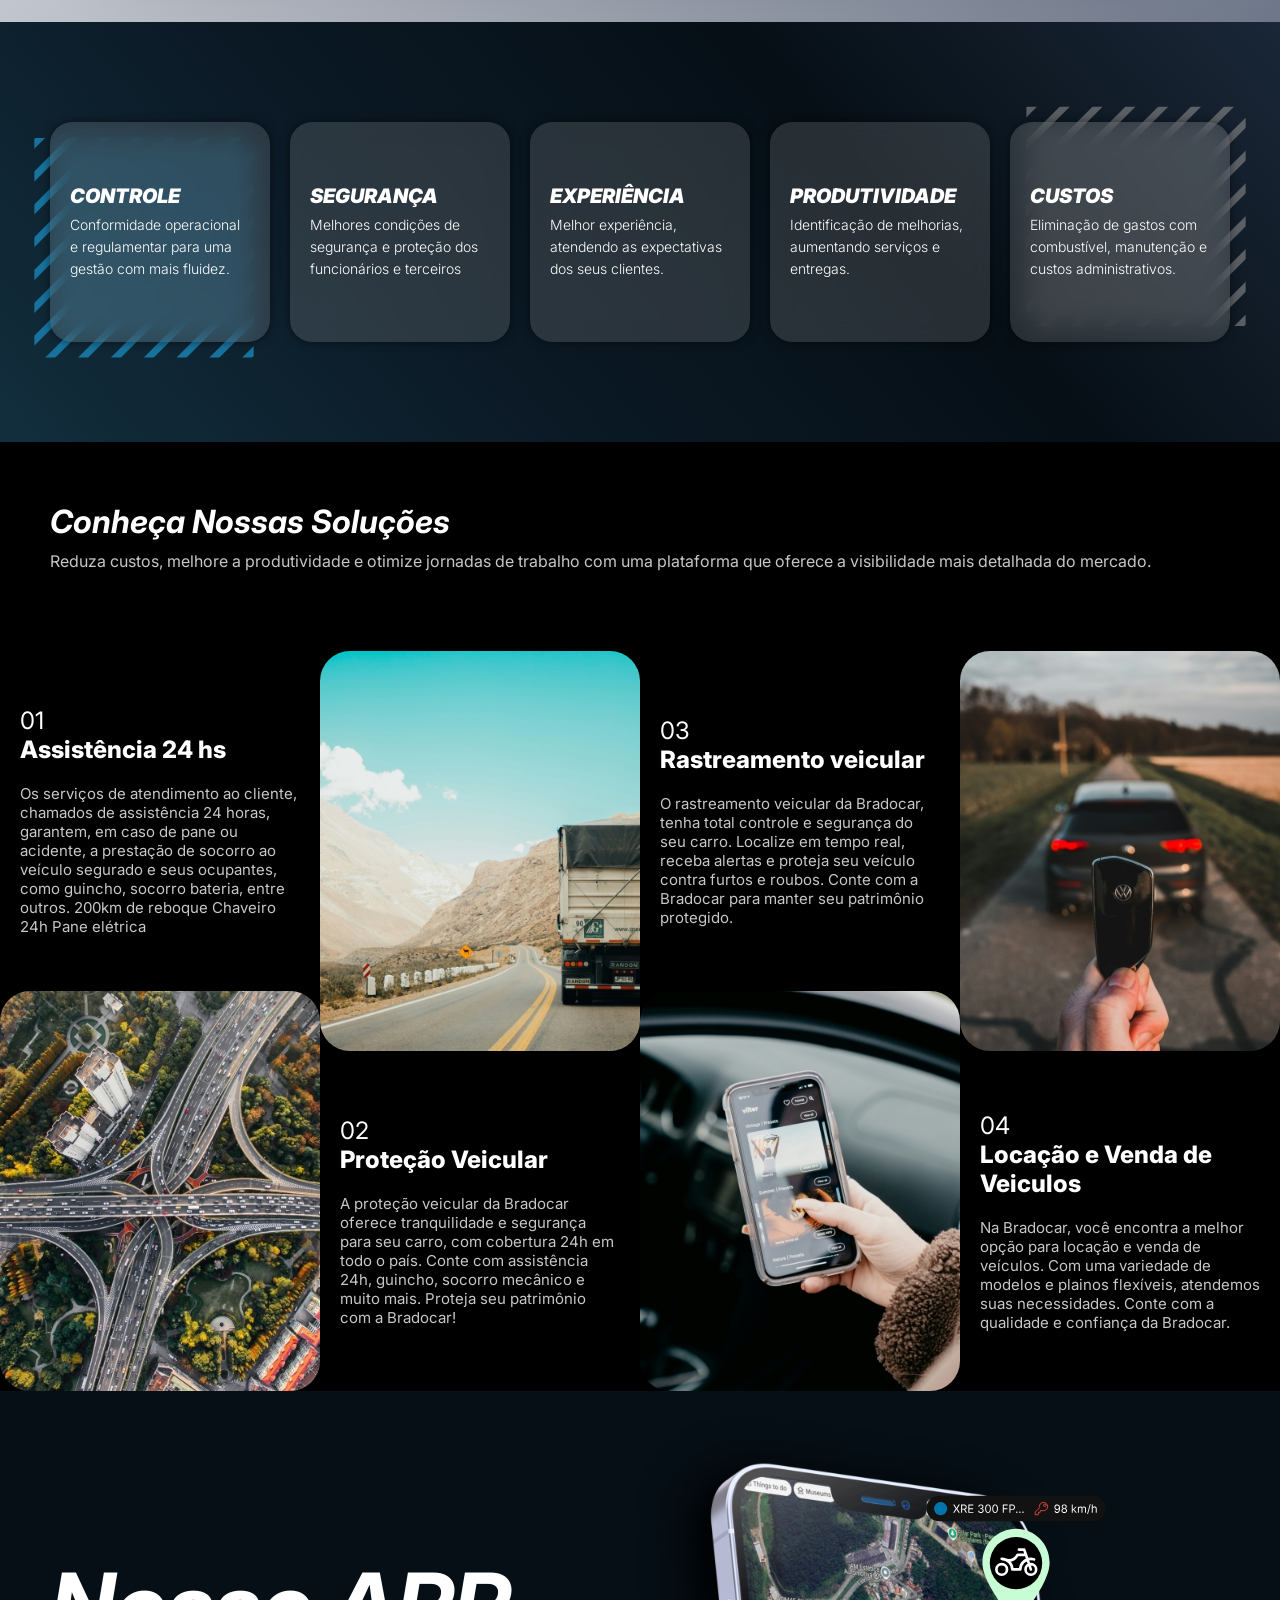
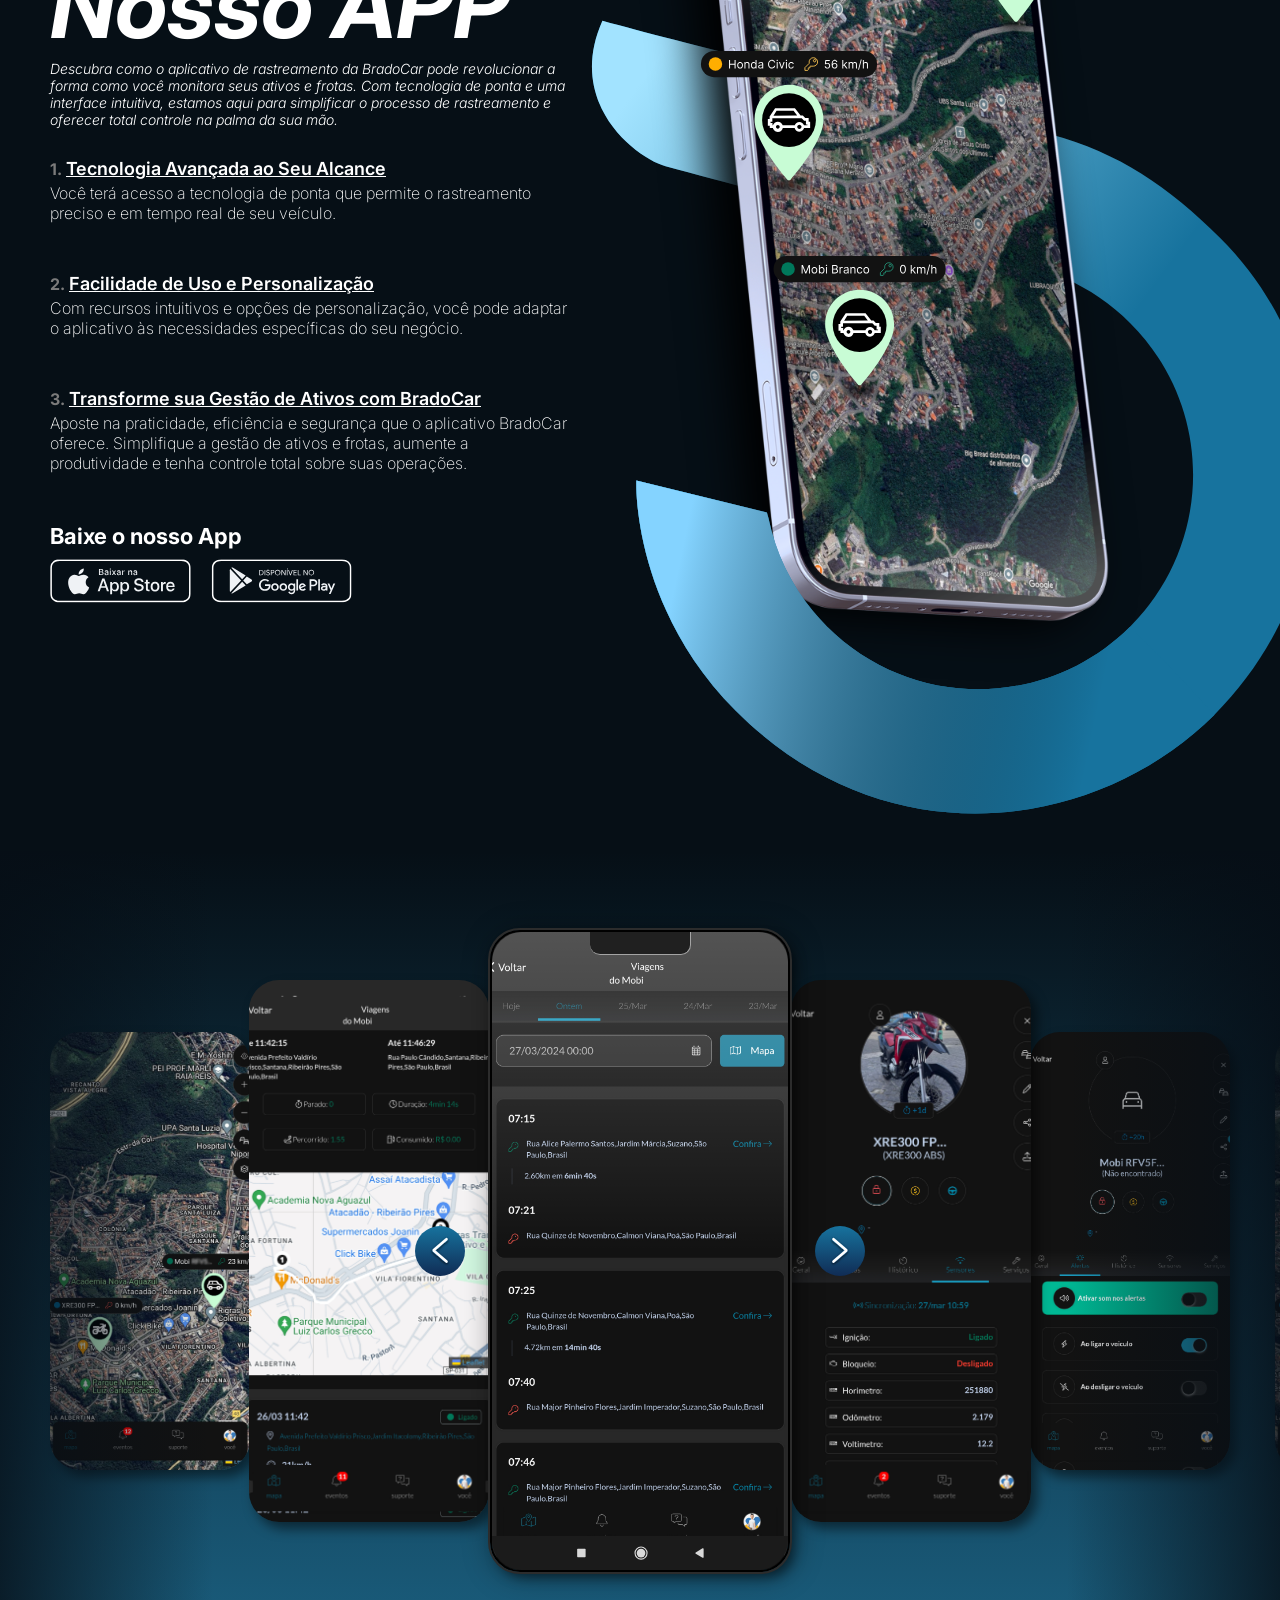
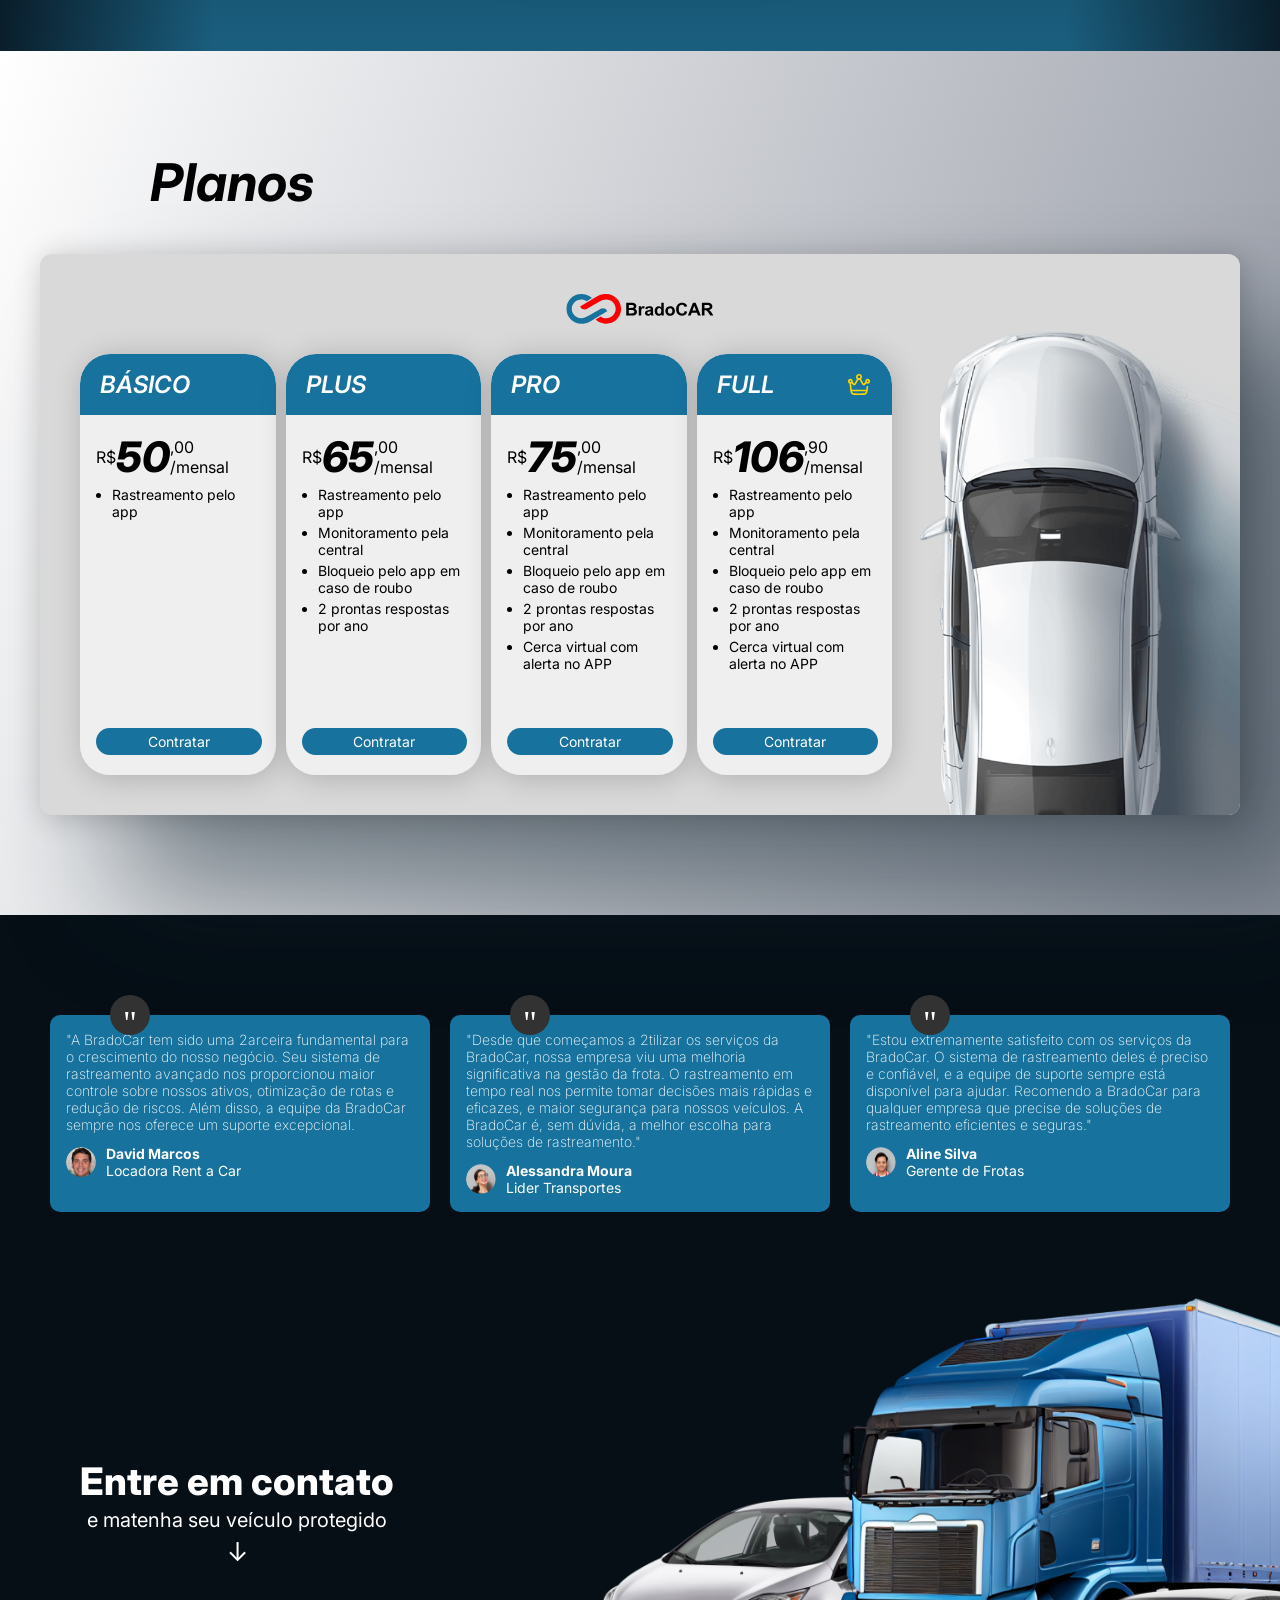
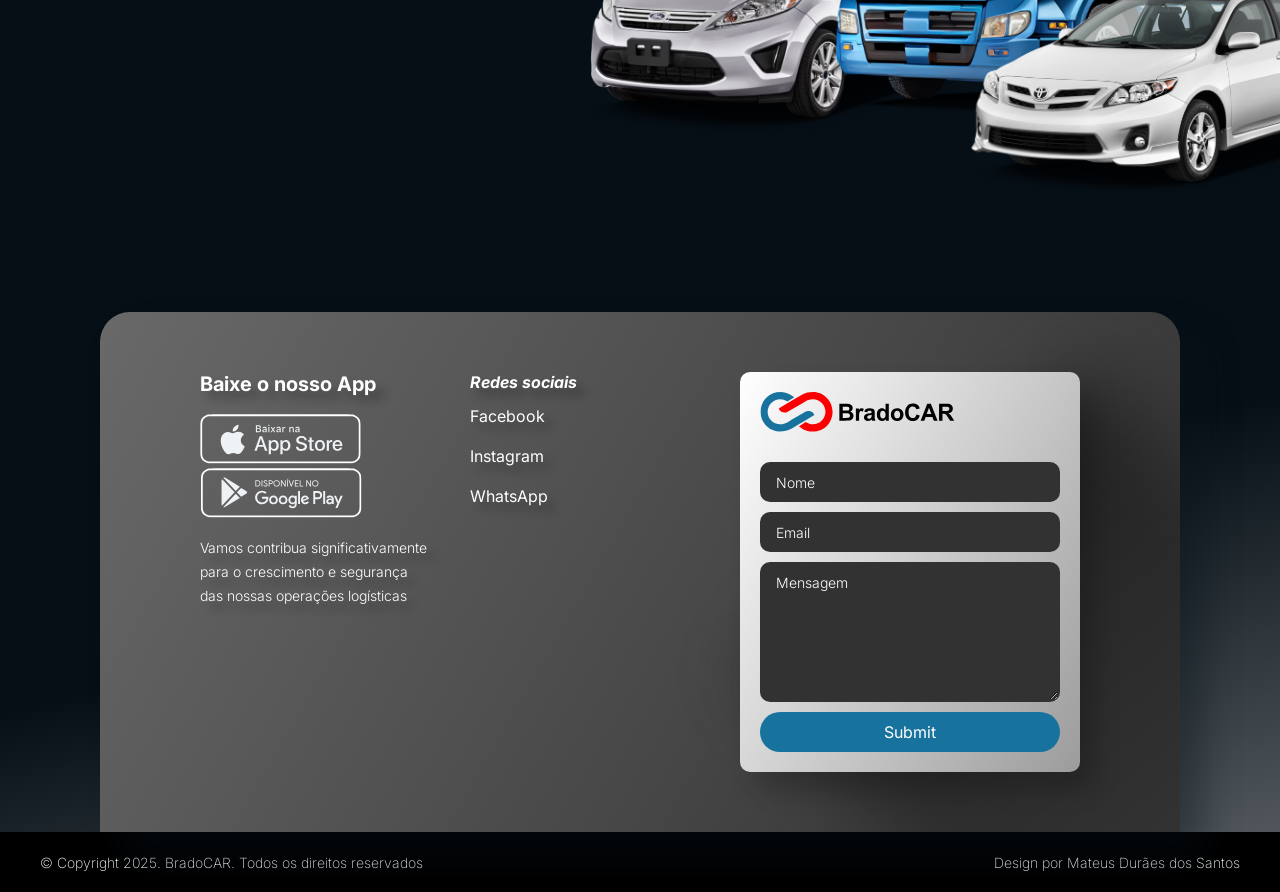
==== commit e64f8bda: "Melhorando desempenho" ====
--- a/index.html
+++ b/index.html
@@ -6,7 +6,7 @@
   <meta name="viewport" content="width=device-width, initial-scale=1.0">
   <title>Document</title>
   <meta name="description" content="Mateus Durães dos Santos - 2024.">
-  <link rel="stylesheet" href="style.css">
+  <link rel="stylesheet" href="./style.css">
 </head>
 
 <body>
@@ -17,7 +17,7 @@
   <header>
     <nav class="nav__container width" id="nav">
       <div class="nav__options">
-        <img class="nav__logo" width="145" height="30" src="./src/bradocar.svg" alt="Logo BradoCar">
+        <img loading="lazy" class="nav__logo" width="145" height="30" src="./src/bradocar.svg" alt="Logo BradoCar">
 
         <div class="nav__responsive--overlay">
           <button class="close__aside" activeOnClick>✕</button>
@@ -37,27 +37,28 @@
         <a href="" class="nav__link">Cadastrar-se</a>
         <button class="button__blue">Entrar</button>
       </div>
-      <img class="nav__hamburguer" activeOnClick src="./src/hamburguer.svg" alt="">
+      <img loading="lazy" class="nav__hamburguer" activeOnClick src="./src/hamburguer.svg" alt="">
     </nav>
   </header>
 
   <!-- Banner -->
 
   <div class="banner" id="link-inicio">
-    <img class="banner__graf--logo" src="src/logo.svg" alt="">
+    <img loading="lazy" class="banner__background" src="./src/maps.png" alt="">
+    <img loading="lazy" class="banner__graf--logo" src="src/logo.svg" alt="">
     <div class="banner__container width">
       <div class="banner__grafismo">
-        <img class="banner_graf-01" width="672" height="500" src="src/graf_01.svg" alt="">
+        <img loading="lazy" class="banner_graf-01" width="672" height="500" src="src/graf_01.svg" alt="">
         <div class="banner__container--car">
-          <img class="banner__car banner__car-toyota" width="400" height="192" src="src/carros/toyota-banner.png" alt="">
-          <img class="banner__car banner__toyota" width="400" height="192" src="src/carros/car1.png" alt="">
-          <img class="banner__car banner__car-mercedes" width="400" height="192" src="src/carros/mercedes.png" alt="">
-          <img class="banner__car banner__cg" width="245" height="192" src="src/carros/cg-150.png" alt="">
+          <img loading="lazy" class="banner__car banner__car-toyota" width="400" height="192" src="src/carros/toyota-banner.png" alt="">
+          <img loading="lazy" class="banner__car banner__toyota" width="400" height="192" src="src/carros/car1.png" alt="">
+          <img loading="lazy" class="banner__car banner__car-mercedes" width="400" height="192" src="src/carros/mercedes.png" alt="">
+          <img loading="lazy" class="banner__car banner__cg" width="245" height="192" src="src/carros/cg-150.png" alt="">
         </div>
       </div>
 
       <div class="banner__column">
-        <img class="banner__logo" height="130" width="600" src="./src/bradocar.svg" alt="">
+        <img loading="lazy" class="banner__logo" height="130" width="600" src="./src/bradocar.svg" alt="">
         <h1><i>Descomplique sua gestão</i></h1>
 
         <p class="banner__p">
@@ -71,7 +72,7 @@
           </a>
           <button class="button__whatsapp">
             WhatsApp
-            <img src="./src/whatsapp.svg" width="24" height="24" alt="WhatsApp Logo">
+            <img loading="lazy" src="./src/whatsapp.svg" width="24" height="24" alt="WhatsApp Logo">
           </button>
         </div>
       </div>
@@ -87,8 +88,8 @@
       <div class="sobre">
         <div class="sobre__grid width">
           <div class="sobre__column-1">
-            <img class="sobre__pin" width="300" height="600" src="src/pin.svg" alt="">
-            <img class="sobre__moto" width="500" height="300" src="src/carros/moto.webp" alt="">
+            <img loading="lazy" class="sobre__pin" width="300" height="600" src="src/pin.svg" alt="">
+            <img loading="lazy" class="sobre__moto" width="500" height="300" src="src/carros/moto.png" alt="">
           </div>
           <div class="sobre__column-2">
             <h2><i>Sobre nós</i></h2>
@@ -123,6 +124,42 @@
       </div>
     </section>
 
+    <!-- BENEFÍCIOS -->
+    
+    <section class="beneficios">
+
+      <div class="width">
+        <div class="beneficios__card--container">
+          <div class="beneficios__card">
+            <p class="beneficio__p"><strong><i>CONTROLE</i></strong></p>
+            <p class="beneficio__text">Conformidade operacional e regulamentar para uma gestão com mais fluidez.</p>
+          </div>
+          <img class="beneficio__grafismo beneficio__grafismo--2" src="./src/grafismo-2.svg" width="220" height="220" loading="lazy" alt="Grafismo">
+
+        </div>
+        <div class="beneficios__card">
+          <p class="beneficio__p"><strong><i>SEGURANÇA</i></strong></p>
+          <p class="beneficio__text">Melhores condições de segurança e proteção dos funcionários e terceiros</p>
+        </div>
+        <div class="beneficios__card">
+          <p class="beneficio__p"><strong><i>EXPERIÊNCIA</i></strong></p>
+          <p class="beneficio__text">Melhor experiência, atendendo as expectativas dos seus clientes.</p>
+        </div>
+        <div class="beneficios__card">
+          <p class="beneficio__p"><strong><i>PRODUTIVIDADE</i></strong></p>
+          <p class="beneficio__text">Identificação de melhorias, aumentando serviços e entregas.</p>
+        </div>
+        <div class="beneficios__card--container">
+          <div class="beneficios__card">
+            <p class="beneficio__p"><strong><i>CUSTOS</i></strong></p>
+            <p class="beneficio__text">Eliminação de gastos com combustível, manutenção e custos administrativos.</p>
+          </div>
+          <img class="beneficio__grafismo beneficio__grafismo--1" src="./src/grafismo-1.svg" width="220" height="220" loading="lazy" alt="Grafismo">
+        </div>
+      </div>
+
+    </section>
+
     <!-- SOLUÇÕES -->
 
     <section>
@@ -137,92 +174,150 @@
         </div>
         <!-- Add by Javascript -->
         <div class="solucoes__grid" id="solucoes">
-        </div>
-      </div>
-    </section>
-
-
-    <div class="background">
-
-      <!-- NOSSA APP -->
-
-      <section>
-        <div class="link__ancor" id="link-app"></div>
-        <div class="app">
-          <div class="app__container width">
-            <div class="app__column-1">
-              <div>
-                <h4><i>Nosso APP</i></h4>
-                <p class="app__description">
-                  <i>Descubra como o aplicativo de rastreamento da BradoCar pode revolucionar a forma como você monitora
-                    seus ativos e frotas. Com tecnologia de ponta e uma interface intuitiva, estamos aqui para simplificar
-                    o processo de rastreamento e oferecer total controle na palma da sua mão.</i>
-                </p>
-              </div>
-              <div class="app__topics">
-                <p class="app__title"><strong>1. <span>Tecnologia Avançada ao Seu Alcance</span></strong></p>
-                <p class="app__text">Você terá acesso a tecnologia de ponta que permite o rastreamento preciso e em tempo
-                  real de seu veículo.</p>
-              </div>
-              <div class="app__topics">
-                <p class="app__title"><strong>2. <span>Facilidade de Uso e Personalização</span></strong></p>
-                <p class="app__text">
-                  Com recursos intuitivos e opções de personalização, você pode adaptar o aplicativo às necessidades
-                  específicas do seu negócio.</p>
-              </div>
-              <div class="app__topics">
-                <p class="app__title"><strong>3. <span>Transforme sua Gestão de Ativos com BradoCar</span></strong></p>
-                <p class="app__text">Aposte na praticidade, eficiência e segurança que o aplicativo BradoCar oferece.
-                  Simplifique a gestão de ativos e frotas, aumente a produtividade e tenha controle total sobre suas
-                  operações.</p>
-              </div>
-              <div class="app__store">
-                <p class=""><strong>Baixe o nosso App</strong></p>
-                <div class="app__images">
-                  <img src="src/app_store.svg" width="141" height="44" alt="App Store">
-                  <img src="src/play_store.svg" width="141" height="44" alt="Google Play">
-                </div>
-              </div>
-            </div>
-
-            <div class="phone">
-              <div class="phone__animation">
-                <img class="phone__pin phone__pin--1" width="180" height="150" src="./src/app/pin-1.svg" alt="">
-                <img class="phone__pin phone__pin--2" width="180" height="150" src="./src/app/pin-2.svg" alt="">
-                <img class="phone__pin phone__pin--3" width="180" height="150" src="./src/app/pin-3.svg" alt="">
-                <img class="phone--cellphone" width="450" height="800" src="./src/app/cellphone.png" alt="">
-              </div>
-              <img class="phone__grafismos phone__grafismos--1" width="850" height="800" src="./src/app/grafismos--1.svg" alt="">
-              <img class="phone__grafismos phone__grafismos--2" width="850" height="800" src="./src/app/grafismos--2.svg" alt="">
-            </div>
-          </div>
-        </div>
-      </section>
-
-      <!-- CARROSSEL -->
-
-      <div class="carousel">
-
-        <div class="carousel__buttons">
-          <button id="button__l" onclick="slide('left')" class="carousel__button--left">
-            <img src="./src/arrow-l.svg" width="30" height="30" alt="left / esquerda">
-          </button>
-
-          <button id="button__r" onclick="slide('right')" class="carousel__button--right">
-            <img src="./src/arrow-r.svg" width="30" height="30" alt="right / direita">
-          </button>
-        </div>
-
-        <div class="carousel__iframe">
-          <div class="carrousel__buttons">
-            <img src="./src/bar_navegacao.svg" width="127" height="14" alt="">
-          </div>
-        </div>
-        <div class="carousel__container" id="carousel__slide">
-
-        </div>
-      </div>
-    </div>
+
+          <!-- 01 -->
+
+          <div class="solucoes__card-1">
+            <div class="solucoes__text">
+              <span class="solucoes__text--response">
+                <p class="solucoes__number">01</p>
+                <p class="solucoes__title">Assistência 24 hs</p>
+              </span>
+              <p class="solucoes__p">
+                Os serviços de atendimento ao cliente, chamados de assistência 24 horas, garantem, em caso de pane ou acidente, a prestação de socorro ao veículo segurado e seus ocupantes, como guincho, socorro bateria, entre outros. 200km de reboque Chaveiro 24h Pane elétrica
+              </p>
+            </div>
+            <img loading="lazy" class="solucoes__img" width="315" height="400" src="src/solucoes/streets.jpg" alt="">
+          </div>
+
+          <!-- 02 -->
+
+          <div class="solucoes__card-2">
+            <div class="solucoes__text">
+              <span class="solucoes__text--response">
+                <p class="solucoes__number">02</p>
+                <p class="solucoes__title">Proteção Veicular</p>
+              </span>
+              <p class="solucoes__p">
+                A proteção veicular da Bradocar oferece tranquilidade e segurança para seu carro, com cobertura 24h em todo o país. Conte com assistência 24h, guincho, socorro mecânico e muito mais. Proteja seu patrimônio com a Bradocar!
+              </p>
+            </div>
+            <img loading="lazy" class="solucoes__img" width="315" height="400" src="src/solucoes/truck.jpg" alt="">
+          </div>
+
+          <!-- 03 -->
+
+          <div class="solucoes__card-1">
+            <div class="solucoes__text">
+              <span class="solucoes__text--response">
+                <p class="solucoes__number">03</p>
+                <p class="solucoes__title">Rastreamento veicular</p>
+              </span>
+              <p class="solucoes__p">
+                O rastreamento veicular da Bradocar, tenha total controle e segurança do seu carro. Localize em tempo real, receba alertas e proteja seu veículo contra furtos e roubos. Conte com a Bradocar para manter seu patrimônio protegido.
+              </p>
+            </div>
+            <img loading="lazy" class="solucoes__img" width="315" height="400" src="src/solucoes/cellphone.jpg" alt="">
+          </div>
+
+          <!-- 04 -->
+
+          <div class="solucoes__card-2">
+            <div class="solucoes__text">
+              <span class="solucoes__text--response">
+                <p class="solucoes__number">04</p>
+                <p class="solucoes__title">Locação e Venda de Veiculos</p>
+              </span>
+              <p class="solucoes__p">
+                Na Bradocar, você encontra a melhor opção para locação e venda de veículos. Com uma variedade de modelos e plainos flexíveis, atendemos suas necessidades. Conte com a qualidade e confiança da Bradocar.
+              </p>
+            </div>
+            <img loading="lazy" class="solucoes__img" width="315" height="400" src="src/solucoes/carkey.jpg" alt="">
+          </div>
+        </div>
+
+
+      </div>
+    </section>
+
+    <!-- NOSSO APP -->
+
+    <section>
+      <div class="link__ancor" id="link-app"></div>
+      <div class="app">
+        <div class="app__container width">
+          <div class="app__column-1">
+            <div>
+              <h4><i>Nosso APP</i></h4>
+              <p class="app__description">
+                <i>Descubra como o aplicativo de rastreamento da BradoCar pode revolucionar a forma como você monitora
+                  seus ativos e frotas. Com tecnologia de ponta e uma interface intuitiva, estamos aqui para simplificar
+                  o processo de rastreamento e oferecer total controle na palma da sua mão.</i>
+              </p>
+            </div>
+            <div class="app__topics">
+              <p class="app__title"><strong>1. <span>Tecnologia Avançada ao Seu Alcance</span></strong></p>
+              <p class="app__text">Você terá acesso a tecnologia de ponta que permite o rastreamento preciso e em tempo
+                real de seu veículo.</p>
+            </div>
+            <div class="app__topics">
+              <p class="app__title"><strong>2. <span>Facilidade de Uso e Personalização</span></strong></p>
+              <p class="app__text">
+                Com recursos intuitivos e opções de personalização, você pode adaptar o aplicativo às necessidades
+                específicas do seu negócio.</p>
+            </div>
+            <div class="app__topics">
+              <p class="app__title"><strong>3. <span>Transforme sua Gestão de Ativos com BradoCar</span></strong></p>
+              <p class="app__text">Aposte na praticidade, eficiência e segurança que o aplicativo BradoCar oferece.
+                Simplifique a gestão de ativos e frotas, aumente a produtividade e tenha controle total sobre suas
+                operações.</p>
+            </div>
+            <div class="app__store">
+              <p class=""><strong>Baixe o nosso App</strong></p>
+              <div class="app__images">
+                <img loading="lazy" src="src/app_store.svg" width="141" height="44" alt="App Store">
+                <img loading="lazy" src="src/play_store.svg" width="141" height="44" alt="Google Play">
+              </div>
+            </div>
+          </div>
+
+          <div class="phone">
+            <div class="phone__animation">
+              <img loading="lazy" class="phone__pin phone__pin--1" width="180" height="150" src="./src/app/pin-1.svg" alt="">
+              <img loading="lazy" class="phone__pin phone__pin--2" width="180" height="150" src="./src/app/pin-2.svg" alt="">
+              <img loading="lazy" class="phone__pin phone__pin--3" width="180" height="150" src="./src/app/pin-3.svg" alt="">
+              <img loading="lazy" class="phone--cellphone" width="450" height="800" src="./src/app/cellphone.png" alt="">
+            </div>
+            <img loading="lazy" class="phone__grafismos phone__grafismos--1" width="850" height="800" src="./src/app/grafismos--1.svg" alt="">
+            <img loading="lazy" class="phone__grafismos phone__grafismos--2" width="850" height="800" src="./src/app/grafismos--2.svg" alt="">
+          </div>
+        </div>
+      </div>
+    </section>
+
+    <!-- CARROSSEL -->
+
+    <section class="carousel">
+
+      <div class="carousel__buttons">
+        <button id="button__l" onclick="slide('left')" class="carousel__button--left">
+          <img loading="lazy" src="./src/arrow-l.svg" width="30" height="30" alt="left / esquerda">
+        </button>
+
+        <button id="button__r" onclick="slide('right')" class="carousel__button--right">
+          <img loading="lazy" src="./src/arrow-r.svg" width="30" height="30" alt="right / direita">
+        </button>
+      </div>
+
+      <div class="carousel__iframe">
+        <div class="carrousel__buttons">
+          <img loading="lazy" src="./src/bar_navegacao.svg" width="127" height="14" alt="">
+        </div>
+      </div>
+      <div class="carousel__container" id="carousel__slide">
+
+      </div>
+    </section>
 
     <!-- PLANOS -->
 
@@ -234,8 +329,94 @@
         </div>
   
         <div class="plain__container" id="plain__container">
-          <div class="plain__grid" id="plain__grid"></div>
-          <span class="plain__car--response"><img class="plain__car" width="400" height="645" src="src/carros/top.png" alt=""></span>
+
+          <img class="plain__logo" src="./src/bradocar_black.svg" alt="">
+
+          <div class="plain__grid" id="plain__grid">
+
+            <!-- BÁSICO -->
+
+            <div class="plain__cards">
+              <div class="plain__header"><i class="plain__li">BÁSICO</i></div>
+              <div class="plain__container--card">
+                <div class="plain__price">
+                  <span class="plain__price--money">R$</span><p class="plain__price--value"><i>50</i></p><span>,00 <br> /mensal</span></div>
+                <div class="plain__options">
+                  <ul>
+                    <li>Rastreamento pelo app</li>
+                  </ul>
+                </div>
+                <button class="plain__button--blue">Contratar</button>
+              </div>
+            </div>
+
+            <!-- PLUS -->
+
+            <div class="plain__cards">
+              <div class="plain__header"><i class="plain__li">PLUS</i></div>
+              <div class="plain__container--card">
+                <div class="plain__price">
+                  <span class="plain__price--money">R$</span><p class="plain__price--value"><i>65</i></p><span>,00 <br> /mensal</span>
+                </div>
+                <div class="plain__options">
+                  <ul>
+                    <li>Rastreamento pelo app</li>
+                    <li>Monitoramento pela central</li>
+                    <li>Bloqueio pelo app em caso de roubo</li>
+                    <li>2 prontas respostas por ano</li>
+                  </ul>
+                </div>
+                <button class="plain__button--blue">Contratar</button>
+              </div>
+            </div>
+
+            <!-- PRO -->
+
+            <div class="plain__cards">
+              <div class="plain__header"><i class="plain__li">PRO</i></div>
+              <div class="plain__container--card">
+                <div class="plain__price">
+                  <span class="plain__price--money">R$</span><p class="plain__price--value"><i>75</i></p><span>,00 <br> /mensal</span>
+                </div>
+                <div class="plain__options">
+                  <ul>
+                    <li>Rastreamento pelo app</li>
+                    <li>Monitoramento pela central</li>
+                    <li>Bloqueio pelo app em caso de roubo</li>
+                    <li>2 prontas respostas por ano</li>
+                    <li>Cerca virtual com alerta no APP</li>
+                  </ul>
+                </div>
+                <button class="plain__button--blue">Contratar</button>
+              </div>
+            </div>
+            
+            <!-- FULL -->
+
+            <div class="plain__cards">
+              <div class="plain__header">
+                <i class="plain__li">FULL</i>
+                <img src="./src/crown.svg" alt="">
+              </div>
+              <div class="plain__container--card">
+                <div class="plain__price">
+                  <span class="plain__price--money">R$</span><p class="plain__price--value"><i>106</i></p><span>,90 <br> /mensal</span>
+                </div>
+                <div class="plain__options">
+                  <ul>
+                    <li>Rastreamento pelo app</li>
+                    <li>Monitoramento pela central</li>
+                    <li>Bloqueio pelo app em caso de roubo</li>
+                    <li>2 prontas respostas por ano</li>
+                    <li>Cerca virtual com alerta no APP</li>
+                  </ul>
+                </div>
+                <button class="plain__button--blue">Contratar</button>
+              </div>
+            </div>
+
+          </div>
+          <span class="plain__car--response"><img loading="lazy" class="plain__car" width="400" height="645" src="src/carros/top.png" alt=""></span>
         </div>
       </div>  
     </section>
@@ -252,7 +433,7 @@
               de riscos. Além disso, a equipe da BradoCar sempre nos oferece um suporte excepcional.
             </p>
             <div class="contato__person">
-              <img src="src/david.png" width="30" height="30" alt="">
+              <img loading="lazy" src="src/david.png" width="30" height="30" alt="">
               <div class="contato__name">
                 <p><b>David Marcos</b></p>
                 <p>Locadora Rent a Car</p>
@@ -267,7 +448,7 @@
               segurança para nossos veículos. A BradoCar é, sem dúvida, a melhor escolha para soluções de rastreamento."
             </p>
             <div class="contato__person">
-              <img src="src/alessandra.png" width="30" height="30" alt="">
+              <img loading="lazy" src="src/alessandra.png" width="30" height="30" alt="">
               <div class="contato__name">
                 <p><b>Alessandra Moura</b></p>
                 <p>Lider Transportes</p>
@@ -282,7 +463,7 @@
               empresa que precise de soluções de rastreamento eficientes e seguras."
             </p>
             <div class="contato__person">
-              <img src="src/aline.png" width="30" height="30" alt="">
+              <img loading="lazy" src="src/aline.png" width="30" height="30" alt="">
               <div class="contato__name">
                 <p><b>Aline Silva</b></p>
                 <p>Gerente de Frotas</p>
@@ -293,9 +474,9 @@
 
         <div class="contato__cars">
           <div class="contato__images">
-            <img class="contrato__car contato__fiesta" width="414" height="275" src="src/carros/fiesta.png" alt="">
-            <img class="contrato__car contato__truck" width="900" height="600" src="src/carros/truck.png" alt="Caminhão">
-            <img class="contrato__car contato__toyota" width="500" height="400" src="src/carros/toyota.png" alt="">
+            <img loading="lazy" class="contrato__car contato__fiesta" width="414" height="275" src="src/carros/fiesta.png" alt="">
+            <img loading="lazy" class="contrato__car contato__truck" width="900" height="600" src="src/carros/truck.png" alt="Caminhão">
+            <img loading="lazy" class="contrato__car contato__toyota" width="500" height="400" src="src/carros/toyota-banner.png" alt="">
           </div>
 
           <div class="contato__message">
@@ -318,8 +499,8 @@
           <p class="footer__title"><strong>Baixe o nosso App</strong></p>
 
           <div class="footer__store">
-            <img src="./src/app_store.svg" width="160" height="50" alt="App Store">
-            <img src="./src/play_store.svg" width="160" height="50" alt="Google Play">
+            <img loading="lazy" src="./src/app_store.svg" width="160" height="50" alt="App Store">
+            <img loading="lazy" src="./src/play_store.svg" width="160" height="50" alt="Google Play">
           </div>
 
           <p class="footer__texts">
@@ -339,7 +520,7 @@
         <div class="footer__forms">
           <div class="footer__sombra"></div>
           <form action="">
-            <img src="./src/bradocar_black.svg" width="195" height="40" alt="BradoCAR logo">
+            <img loading="lazy" src="./src/bradocar_black.svg" width="195" height="40" alt="BradoCAR logo">
             <input placeholder="Nome" type="text">
             <input placeholder="Email" type="text">
             <textarea placeholder="Mensagem"></textarea>
@@ -356,8 +537,7 @@
   </footer>
 
   <script src="carrossel.js"></script>
-  <script src="createCards.js"></script>
-  <script src="planos.js"></script>
+
   <script>
 
     const nav = document.querySelector('nav')
@@ -373,1857 +553,4 @@
   </script>
   
 </body>
-
-
-<style>
-  @import url('https://fonts.googleapis.com/css2?family=Inter:ital,opsz,wght@0,14..32,100..900;1,14..32,100..900&display=swap');
-
-* {
-  font-family: "Inter", sans-serif;
-  padding: 0;
-  margin: 0;
-  box-sizing: border-box;
-}
-
-html {
-  scroll-behavior: smooth;
-}
-
-a {
-  text-decoration: none;
-}
-
-:root {
-  --blue_00: #17739E;
-  --blue_01: #007AFF;
-  --blue_02: #060F16;
-  --red: #FF1818;
-  --cinza: #323232;
-  --preto: #121212;
-}
-
-.noise {
-  position: fixed;
-  pointer-events: none;
-  top: 0;
-  left: 0;
-  width: 106vw;
-  height: 106vh;
-  background-image: url('./src/noise.png');
-  z-index: 200;
-  opacity: 0.4;
-}
-
-body {
-  background: var(--blue_02);
-  overflow-x: hidden;
-  width: 100%;
-}
-
-.width {
-  max-width: 1400px;
-  width: calc(100% - 100px);
-  margin: auto;
-}
-
-.button__blue {
-  background: var(--blue_00);
-  color: #fff;
-  font-size: 16px;
-  border: none;
-  border-radius: 50px;
-  padding: 10px 30px;
-  cursor: pointer;
-  width: max-content;
-  height: 40px;
-  text-align: center;
-  text-wrap: nowrap;
-  white-space: nowrap;
-  transition: .5s;
-}
-
-.button__blue:hover {
-  background: var(--blue_01);
-  transition: .5s;
-}
-
-.button__whatsapp {
-  transition: .2s;
-  display: flex;
-  align-items: center;
-  gap: 10px;
-  border: 2px solid #2DB742;
-  border-radius: 14px;
-  background: none;
-  color: white;
-  font-size: 16px;
-  height: 40px;
-  padding: 0 14px;
-  width: max-content;
-  cursor: pointer;
-}
-
-.button__whatsapp img {
-  width: 24px;
-  object-fit: contain;
-}
-
-.button__whatsapp:hover {
-  background: rgba(56, 120, 73, 0.4);
-  transition: .2s;
-}
-
-section, footer {
-  position: relative;
-}
-
-.link__ancor {
-  position: absolute;
-  height: 100px;
-  width: 100%;
-  bottom: 100%;
-}
-
-/* Nav */
-
-header {
-  position: fixed;
-  top: 0;
-  left: 0;
-  display: flex;
-  justify-content: center;
-  width: 100%;
-  z-index: 6;
-}
-
-nav {
-  display: flex;
-  align-items: center;
-  justify-content: space-between;
-  background: #060f16d1;
-  height: 80px;
-  backdrop-filter: blur(14px);
-  padding: 0 30px;
-  width: 100%;
-  border-radius: 0 0 30px 30px;
-  box-shadow: 4px 3px 20px rgba(0, 0, 0, 0.4);
-}
-
-.nav__options {
-  display: flex;
-  align-items: center;
-  gap: 20px;
-}
-
-.nav__logo {
-  height: 30px;
-  object-fit: contain;
-  margin-right: 20px;
-}
-
-.nav__link {
-  color: #fff;
-  font-size: 16px;
-  transition: .2s;
-}
-
-.nav__link:hover {
-  color: #c2c2c2;
-  transition: .2s;
-}
-
-.nav__cadastrar {
-  display: flex;
-  align-items: center;
-  gap: 14px;
-  margin-left: auto;
-}
-
-/* Header */
-
-.banner {
-  position: relative;
-  display: flex;
-  justify-content: center;
-  width: 100%;
-  height: 90vh;
-  max-height: 900px;
-  background-image: url('./src/maps.png');
-  background-size: cover;
-  background-repeat: no-repeat;
-  color: white;
-  overflow: hidden;
-}
-
-.banner__container {
-  display: grid;
-  grid-template-columns: 1fr max-content;
-  position: absolute;
-  bottom: 0;
-  height: 730px;
-  backdrop-filter: blur(20px);
-  border-radius: 30px 30px 0 0;
-  background-image: linear-gradient(180deg, rgba(255, 255, 255, 0.2), rgba(0, 0, 0, 0.4));
-  padding: 100px 80px;
-  z-index: 2;
-}
-
-.banner__buttons {
-  display: flex;
-  gap: 14px;
-  align-items: center;
-}
-
-.banner__logo {
-  height: 130px;
-  width: max-content;
-  z-index: 2;
-}
-
-h1 {
-  font-size: 40px;
-}
-
-.banner__column {
-  position: relative;
-  width: 40%;
-  height: 100%;
-  display: flex;
-  flex-direction: column;
-  justify-content: space-between;
-}
-
-.banner__p {
-  font-size: 20px;
-  font-weight: 300;
-}
-
-/*  */
-
-.banner__graf--logo {
-  position: absolute;
-  right: -360px;
-  top: -100px;
-  height: 1000px;
-  opacity: 0.2;
-  filter: drop-shadow();
-  z-index: 1;
-}
-
-.banner__grafismo {
-  position: absolute;
-  top: 0;
-  right: -50px;
-  height: 100%;
-  width: 650px;
-  /* background: rgba(255, 0, 0, 0.4); */
-  z-index: 2;
-}
-
-.banner_graf-01 {
-  position: absolute;
-  height: 500px;
-  left: 20%;
-  top: 20%;
-  z-index: 2;
-}
-
-.banner__car {
-  position: absolute;
-  left: 70px;
-  object-fit: contain;
-  width: 400px;
-}
-
-.banner__container--car {
-  position: relative;
-  margin-top: 223px;
-}
-
-.banner__car-toyota {
-  top: 0;
-  left: -76px;
-  z-index: 1;
-  animation: car__animation 6s infinite;
-}
-
-.banner__toyota {
-  left: 73px;
-  top: 85px;
-  z-index: 3;
-  animation-delay: .2s;
-  animation: car__animation 6s infinite;
-}
-
-.banner__car-mercedes {
-  z-index: 4;
-  top: 143px;
-  left: 194px;
-  animation: car__animation 6s infinite;
-  animation-delay: .4s;
-}
-
-.banner__cg {
-  width: 245px;
-  top: 174px;
-  left: 356px;
-  animation: car__animation 6s infinite;
-  animation-delay: .6s;
-  z-index: 4;
-}
-
-@keyframes car__animation {
-
-  0% { transform: translateX(0) }
-  
-  30% { transform: translateX(0) }
-
-  50% { transform: translateX(-40px) }
-
-  70% { transform: translateX(0) }
-
-  100% { transform: translateX(0) }
-}
-
-/* SOBRE */
-
-.sobre {
-  padding: 80px 0;
-  background-image: linear-gradient(140deg, white, #6E7789);
-  width: 100%;
-  overflow: hidden;
-}
-
-.sobre__grid {
-  position: relative;
-  display: grid;
-  width: calc(100% - 200px);
-  grid-template-columns: 330px 2fr;
-  box-shadow: 4px 4px 80px rgba(0, 0, 0, 0.4);
-  border-radius: 30px;
-}
-
-.sobre__column-1 {
-  position: relative;
-  display: flex;
-  justify-content: center;
-  background: black;
-  width: 100%;
-  border-radius: 30px 0 0 30px;
-}
-
-
-.sobre__pin {
-  transform: translatex(-4px);
-  width: calc(100% + 8px);
-  border-radius: 0 0 0 30px;
-}
-
-.sobre__moto {
-  position: absolute;
-  bottom: -30px;
-  margin: auto;
-  object-fit: contain;
-  width: calc(100% + 260px);
-  z-index: 3;
-}
-
-.sobre__column-2 {
-  background: #fff;
-  border-radius: 0 30px 30px 0;
-  padding: 34px 60px 60px 40px;
-  overflow: hidden;
-}
-
-h2 {
-  font-size: 32px;
-  margin-bottom: 40px;
-}
-
-.sobre__nos {
-  position: relative;
-  display: flex;
-  flex-direction: column;
-  gap: 10px;
-  border-radius: 10px;
-  box-shadow: 4px 4px 140px rgba(0, 0, 0, 0.2);
-  padding: 40px;
-  z-index: 2;
-  background-image: linear-gradient(120deg, white, #c2c2c2);
-}
-
-.sobre__description {
-  position: relative;
-  font-size: 14px;
-}
-
-.sobre__title {
-  font-size: 18px;
-  font-weight: 700;
-  z-index: 1;
-}
-
-.sobre__sombra {
-  position: absolute;
-  top: 160px;
-  left: 200px;
-  width: 798px;
-  height: 856px;
-  transform: rotate(48deg);
-  background-image: linear-gradient(#778a9d, #67737E, rgb(93, 96, 104), #67737E, #7e7f85);
-  filter: blur(40px);
-}
-
-/* SOLUÇÕES */
-
-.solucoes {
-  background-color: black;
-  color: white;
-}
-
-.solucoes__header {
-  padding: 60px 0 80px 0;
-  display: flex;
-  flex-direction: column;
-  gap: 10px;
-}
-
-h3 {
-  font-size: 32px;
-}
-
-.solucoes__header p {
-  color: #C7C7C7;
-}
-
-.solucoes__grid {
-  display: grid;
-  grid-template-columns: 1fr 1fr 1fr 1fr;
-  width: 100%;
-}
-
-.solucoes__card-1 {
-  display: flex;
-  flex-direction: column;
-}
-
-.solucoes__texts {
-  padding: 20px;
-}
-
-.solucoes__number {
-  font-weight: 300px;
-  font-size: 24px;
-}
-
-.solucoes__title {
-  font-size: 24px;
-  font-weight: 800;
-}
-
-.solucoes__p {
-  font-size: 15px;
-  color: #C7C7C7;
-}
-
-.solucoes__text {
-  display: flex;
-  flex-direction: column;
-  justify-content: center;
-  gap: 20px;
-  padding: 20px;
-  height: 340px;
-}
-
-.solucoes__img {
-  width: 100%;
-  height: 400px;
-  object-fit: cover;
-  border-radius: 30px;
-  transition: .2s;
-}
-
-.solucoes__card-1 {
-  position: relative;
-}
-
-.solucoes__card-2 {
-  position: relative;
-  display: flex;
-  flex-direction: column-reverse;
-}
-
-/* APP */
-
-.background {
-  position: relative;
-  background-image: linear-gradient(60deg, transparent, #17739e1f);
-}
-
-.background::before {
-  content: '';
-  left: 0;
-  top: 0;
-  background-image: linear-gradient(90deg, #060E16, transparent, transparent, transparent, transparent, transparent, #060E16);
-  opacity: .8;
-  width: 100%;
-  height: 100%;
-  position: absolute;
-  pointer-events: none;
-  z-index: 2;
-}
-
-.app {
-  width: 100%;
-  overflow: hidden;
-}
-
-.app__container {
-  display: grid;
-  grid-template-columns: 1fr 1.2fr;
-  gap: 40px;
-  color: white;
-  padding: 160px 0 100px 0;
-}
-
-.app__column-1 {
-  display: flex;
-  flex-direction: column;
-  gap: 30px;
-  min-width: 464px;
-  z-index: 5;
-}
-
-h4 {
-  font-size: 90px;
-}
-
-.app__description {
-  font-size: 14px;
-  font-weight: 300;
-}
-
-.app__topics {
-  display: flex;
-  flex-direction: column;
-  gap: 4px;
-  margin-bottom: 20px;
-}
-
-.app__title {
-  color: #7b7b7b;
-}
-
-.app__title span {
-  font-weight: 600;
-  font-size: 18px;
-  text-decoration: underline;
-  color: white;
-}
-
-.app__text {
-  font-size: 16px;
-  font-weight: 200;
-}
-
-.app__store {
-  display: flex;
-  flex-direction: column;
-  gap: 10px;
-}
-
-.app__store p {
-  font-size: 22px;
-}
-
-.app__store img {
-  height: 44px;
-}
-
-.app__images {
-  display: flex;
-  gap: 20px;
-}
-
-/* App arte Celular */
-
-.phone {
-  position: relative;
-  display: flex;
-  align-items: center;
-  width: 600px;
-  height: 800px;
-  z-index: 3;
-  margin: auto;
-  transform: translateX(70px);
-}
-
-.phone--img {
-  position: absolute;
-  width: calc(100% + 100px);
-  height: calc(100% + 100px);
-  margin: auto;
-  transform: translatex(40px);
-}
-
-.phone__pin {
-  position: absolute;
-  z-index: 6;
-}
-
-.phone__pin--1 {
-  top: 405px;
-  left: 81px;
-  animation: pin3 5s infinite;
-}
-
-.phone__pin--2 {
-  top: 41px;
-  left: 237px;
-  animation: pin3 5s infinite;
-  animation-delay: .2s;
-}
-
-.phone__pin--3 {
-  top: 200px;
-  left: 10px;
-  animation: pin3 5s infinite;
-  animation-delay: .4s;
-}
-
-@keyframes pin3 {
-
-  0% { transform: translateY(0) }
-  
-  40% { transform: translateY(0) }
-  
-  50% { transform: translateY(-20px) }
-
-  55% { transform: translateY(-20px) }
-
-  80% { transform: translateY(0) }
-
-  100% { transform: translateY(0) }
-  
-}
-
-.phone__animation {
-  position: absolute;
-  top: -100px;
-  z-index: 1;
-  animation: cellphone 10s infinite;
-}
-
-@keyframes cellphone {
-
-  0% { transform: translateY(0) }
-
-  35% { transform: translateY(50px) }
-
-  65% { transform: translateY(50px) }
-  
-  100% { transform: translateY(0) }
-}
-
-
-.phone__grafismos {
-  position: absolute;
-  width: calc(100% + 250px);
-  height: max-content;
-  left: -221px;
-  top: 66px;
-  pointer-events: none;
-}
-
-.phone__grafismos--1 {
-  z-index: 2;
-}
-
-.phone__grafismos--2 {
-  z-index: 0;
-}
-
-.phone--cellphone {
-  position: absolute;
-  filter: drop-shadow(-22px 6px 24px black);
-  width: 450px;
-  height: max-content;
-  object-fit: contain;
-  z-index: 1;
-}
-
-/* CARROSSEL */
-
-.carousel {
-  position: relative;
-  display: flex;
-  justify-content: center;
-  align-items: center;
-  gap: 20px;
-  height: 800px;
-  width: 100%;
-  overflow: hidden;
-  background-image: linear-gradient(0deg, #1a5e7e, transparent);
-}
-
-.carousel * {
-  transition: .2s;
-}
-
-.carousel__iframe {
-  position: absolute;
-  display: flex;
-  justify-content: center;
-  margin: auto;
-  outline: 2px solid #2c2c2c;
-  border: 2px solid black;
-  border-radius: 30px;
-  height: 642px;
-  width: 300px;
-  box-shadow: 3px 3px 30px rgba(0, 0, 0, 0.4);
-  z-index: 3;
-}
-
-.carrousel__buttons {
-  display: flex;
-  align-items: center;
-  justify-content: center;
-  padding: 0 30px;
-  background: #1B1B1B;
-  height: 34px;
-  width: 100%;
-  border-radius: 0 0 30px 30px;
-  position: absolute;
-  bottom: 0;
-}
-
-.carousel__iframe::before {
-  /* Camera */
-  content: '';
-  position: absolute;
-  margin: auto;
-  height: 22px;
-  background: rgb(32, 32, 32);
-  width: 100px;
-  border-radius: 0 0 10px 10px;
-  border-color: #a4a4a4;
-  border-width: 0 1px 1px 0;
-  border-style: solid;
-  z-index: 2;
-}
-
-.carousel__iframe::after {
-  content: '';
-  position: absolute;
-  width: 100%;
-  height: 100%;
-  background-image: linear-gradient(rgba(255, 255, 255, 0.2), transparent, transparent);
-  z-index: 1;
-  border-radius: 30px;
-}
-
-.carousel__container {
-  position: relative;
-  display: flex;
-  align-items: center;
-  justify-content: center;
-  gap: 22px;
-  width: calc(100% - 300px);
-  max-width: 1028px;
-  height: 100%;
-  user-select: none;
-}
-
-.carousel__container img {
-  box-shadow: 6px 7px 12px rgba(0, 0, 0, 0.5)
-
-}
-
-[img_default] {
-  width: 200px;
-  height: 438px;
-  position: absolute;
-  object-fit: cover;
-  border-radius: 30px;
-  width: 200px;
-  height: 438px;
-  transform: translatex(-50%);
-}
-
-[frame_size="img_b"] {
-  width: 240px;
-  height: 542px;
-  z-index: 1;
-}
-
-[frame_size="img_c"] {
-  width: 296px;
-  height: 638px;
-  border-radius: 26px;
-  z-index: 2;
-}
-
-.carousel__buttons {
-  position: absolute;
-  display: flex;
-  align-items: center;
-  justify-content: space-between;
-  width: 450px;
-  border-radius: 30px;
-  height: 100%;
-  transition: .2s;
-}
-
-.carousel__button--left,
-.carousel__button--right {
-  position: absolute;
-  display: flex;
-  align-items: center;
-  justify-content: center;
-  background: none;
-  font-size: 60px;
-  border: none;
-  font-weight: 200;
-  color: white;
-  z-index: 3;
-  transition: .2s;
-  cursor: pointer;
-  border-radius: 50%;
-  width: 50px;
-  height: 50px;
-  transition: .2s;
-  background: rgba(0, 0, 0, 0.6);
-  background-image: linear-gradient(var(--blue_00), #102c55);
-  z-index: 4;
-}
-
-.carousel__button--left img,
-.carousel__button--right img {
-  width: 30px;
-  height: 30px;
-}
-
-.carousel__button--left {
-  left: 0;
-}
-
-.carousel__button--right {
-  right: 0;
-}
-
-.carousel__button--left:hover,
-.carousel__button--right:hover {
-  backdrop-filter: blur(10px);
-  transition: .2s;
-  box-shadow: 3px 3px 3px rgba(0, 0, 0, 0.3);
-  opacity: 0.9;
-}
-
-/* PLAIN */
-
-.plain {
-  background: white;
-  padding: 100px 0;
-}
-
-.plain .width {
-  width: calc(100% - 300px);
-  margin-bottom: 40px;
-  max-width: initial;
-}
-
-h5 {
-  font-size: 52px;
-  font-weight: 700;
-}
-
-.plain__container {
-  position: relative;
-  display: flex;
-  box-shadow: 3px 3px 30px rgba(0, 0, 0, 0.2);
-  padding: 40px;
-  width: calc(100% - 80px);
-  border-radius: 12px;
-  max-width: 1600px;
-  overflow: hidden;
-  margin: auto;
-}
-
-.plain__grid {
-  display: grid;
-  grid-template-columns: 1fr 1fr 1fr 1fr;
-  gap: 10px;
-  padding-right: 308px;
-}
-
-.plain__price {
-  display: flex;
-  align-items: center;
-}
-
-.plain__price--money {
-  font-size: 16px;
-}
-
-.plain__price--value {
-  font-size: 42px;
-  font-weight: 800;
-}
-
-.plain__options li {
-  font-size: 14px;
-  margin-left: -4px;
-}
-
-.plain__options ul {
-  display: flex;
-  flex-direction: column;
-  gap: 4px;
-}
-
-.plain__cards {
-  position: relative;
-  border-radius: 30px;
-  overflow: hidden;
-  box-shadow: 3px 3px 30px rgba(0, 0, 0, 0.2);
-}
-
-.plain__container--card {
-  position: relative;
-  display: flex;
-  flex-direction: column;
-  gap: 4px;
-  height: 360px;
-  padding: 16px;
-}
-
-.plain__button--blue {
-  position: absolute;
-  z-index: 4;
-  background: var(--blue_00);
-  color: white;
-  border-radius: 50px;
-  font-size: 14px;
-  font-weight: 400;
-  border: none;
-  padding: 5px 10px;
-  bottom: 20px;
-  width: calc(100% - 30px);
-  transition: .5s;
-  cursor: pointer;
-}
-
-.plain__button--blue:hover {
-  background: var(--blue_01);
-  transition: .5s;
-}
-
-.plain ul {
-  margin-left: 20px;
-}
-
-.plain__header {
-  background: var(--blue_00);
-  color: white;
-  font-size: 24px;
-  padding: 16px 20px;
-  border-radius: 30px 30px 0 0;
-}
-
-.plain__car {
-  position: absolute;
-  right: -80px;
-  width: 400px;
-  bottom: -160px;
-}
-
-/* CONTATO */
-
-.contato {
-  overflow: hidden;
-}
-
-.contato__container {
-  position: relative;
-  display: flex;
-  flex-direction: column;
-  align-items: center;
-  color: white;
-  padding-top: 100px;
-}
-
-.contanto__relatos {
-  display: grid;
-  grid-template-columns: 1fr 1fr 1fr;
-  gap: 20px;
-}
-
-.contato__card {
-  position: relative;
-  display: flex;
-  flex-direction: column;
-  background: var(--blue_00);
-  padding: 16px;
-  border: 14px;
-  color: white;
-  font-size: 14px;
-  border-radius: 10px;
-  gap: 12px;
-}
-
-.contato__card::before {
-  position: absolute;
-  content: '"';
-  top: -20px;
-  left: 60px;
-  display: flex;
-  justify-content: center;
-  width: 40px;
-  height: 40px;
-  border-radius: 50%;
-  background: var(--cinza);
-  line-height: 56px;
-  font-family: Georgia, 'Times New Roman', Times, serif;
-  color: white;
-  font-size: 34px;
-}
-
-.contato__p {
-  font-weight: 200;
-}
-
-.contato__person {
-  display: flex;
-  gap: 10px;
-  align-items: center;
-  width: 100%;
-  font-size: 14px;
-}
-
-.contato__person img {
-  width: 30px;
-  height: 30px;
-  border-radius: 50%;
-  object-fit: cover;
-}
-
-.contato__name {
-  display: flex;
-  flex-direction: column;
-}
-
-.contato__images {
-  position: absolute;
-  left: 56%;
-  bottom: 0;
-  width: 700px;
-  height: 100%;
-}
-
-h6 {
-  font-size: 38px;
-  font-weight: 800;
-}
-
-.contrato__car {
-  position: absolute;
-  right: 0;
-  bottom: 0;
-  object-fit: contain;
-  object-position: right;
-  animation: contrato__car 10s infinite;
-}
-
-.contato__fiesta {
-  height: 275px;
-  right: 418px;
-  bottom: 70px;
-}
-
-.contato__truck {
-  z-index: 2;
-  right: -200px;
-  height: 600px;
-  animation-delay: .2s;
-}
-
-.contato__toyota {
-  z-index: 3;
-  height: 381px;
-  bottom: -64px;
-  right: -100px;
-  animation-delay: .4s;
-}
-
-@keyframes contrato__car {
-
-  0% {
-    transform: translateX(0);
-  }
-
-  35% {
-    transform: translateX(0);
-  }
-
-  50% {
-    transform: translateX(-100px);
-  }
-  
-  75% {
-    transform: translateX(0);
-  }
-
-  100% {
-    transform: translateX(0);
-  }
-}
-
-.contato__truck {
-  position: absolute;
-}
-
-.contato__message {
-  display: flex;
-  flex-direction: column;
-  gap: 4px;
-  z-index: 2;
-  margin-left: 20px;
-  padding: 10px;
-  text-align: center;
-}
-
-.contato__message p {
-  font-size: 20px;
-}
-
-.contato__arrow {
-  font-size: 26px;
-}
-
-.contato__cars {
-  position: relative;
-  display: flex;
-  align-items: center;
-  height: 600px;
-  width: 100%;
-}
-
-/* FOOTER */
-
-footer {
-  position: relative;
-  display: flex;
-  flex-direction: column;
-  align-items: center;
-  padding-top: 100px;
-  width: 100%;
-  color: white;
-  background-image: linear-gradient(166deg, transparent, transparent, rgba(217, 217, 217, 0.4));
-  text-shadow: 8px 8px 10px rgba(0, 0, 0, 0.3);
-}
-
-.footer__container {
-  position: relative;
-  background-image: linear-gradient(120deg, #696969, #2F2F2F);
-  width: calc(100% - 200px);
-  border-radius: 30px 30px 0 0;
-  padding: 60px 100px;
-  bottom: 0;
-  overflow: hidden;
-  box-shadow: 24px 24px 34px rgb(11 20 27 / 40%);
-}
-
-.footer__grid {
-  display: grid;
-  grid-template-columns: 1fr 1fr 1fr;
-  gap: 40px;
-}
-
-.footer__column-1 {
-  display: flex;
-  flex-direction: column;
-  gap: 18px;
-}
-
-.footer__column-1 img {
-  height: 50px;
-  width: max-content;
-}
-
-form {
-  position: relative;
-  display: flex;
-  flex-direction: column;
-  gap: 10px;
-  background: white;
-  background-image: linear-gradient(120deg, white, #9c9c9c);
-  padding: 20px;
-  border-radius: 10px;
-  width: 340px;
-  box-shadow: 15px 18px 26px rgba(0, 0, 0, 0.2);
-}
-
-form img {
-  height: 40px;
-  width: max-content;
-  margin-bottom: 20px;
-}
-
-input[type='text'],
-textarea {
-  background: var(--cinza);
-  color: white;
-  font-size: 14px;
-  font-weight: 300;
-  padding: 10px 14px;
-  border: 2px solid transparent;
-  border-radius: 10px;
-  transition: .3s;
-  outline: 2px solid transparent;
-}
-
-input[type='text']::placeholder,
-textarea::placeholder {
-  color: white;
-  transition: .3s;
-}
-
-input[type='text']:focus::placeholder,
-textarea:focus::placeholder {
-  color: var(--blue_00);
-  transition: .3s;
-}
-
-input[type='text']:hover,
-textarea:hover {
-  border: 2px solid var(--blue_00);
-  outline: 2px solid var(--cinza);
-  transition: .3s;
-}
-
-input[type='text'] {
-  height: 40px;
-}
-
-textarea {
-  height: 140px;
-}
-
-input[type='submit'] {
-  background: var(--blue_00);
-  color: white;
-  font-size: 16px;
-  width: 100%;
-}
-
-.footer__sombra {
-  position: absolute;
-  top: 146px;
-  left: 83px;
-  width: 608px;
-  height: 456px;
-  transform: rotate(48deg);
-  background-image: linear-gradient(94deg, rgb(34 34 34), #3b3b3b);
-  filter: blur(40px);
-}
-
-.footer__rodape {
-  display: flex;
-  align-items: center;
-  justify-content: space-between;
-  width: 100%;
-  height: 60px;
-  padding: 0 40px;
-  font-weight: 200;
-  background: black;
-  color: white;
-  font-size: 14px;
-}
-
-.footer__forms {
-  position: relative;
-}
-
-.footer__column-2 {
-  display: flex;
-  flex-direction: column;
-  gap: 14px;
-}
-
-.footer__title {
-  font-size: 20px;
-}
-
-.footer__p {
-  font-size: 18px;
-}
-
-.footer__texts {
-  line-height: 24px;
-  font-size: 14px;
-  font-weight: 300;
-}
-
-.footer__store {
-  display: flex;
-  flex-direction: column;
-  gap: 4px;
-}
-
-.footer__redes {
-  color: white;
-  font-size: 16px;
-  transition: .2s;
-}
-
-.footer__redes:hover {
-  color: #c2c2c2;
-  transition: .2s;
-  text-decoration: underline;
-}
-
-.footer__column-2--response {
-  display: flex;
-  flex-direction: column;
-  gap: 20px;
-}
-
-/* Responsividade */
-
-.close__aside {
-  display: none;
-  color: white;
-  position: absolute;
-  right: 55px;
-  top: 10px;
-  font-size: 30px;
-  padding: 10px;
-  background: none;
-  border: none;
-  transition: .2s;
-  cursor: pointer;
-  z-index: 2;
-  text-shadow: 1px 1px 6px rgba(0, 0, 0, 0.8);
-}
-
-.close__aside:hover {
-  color: gray;
-  transition: .2s;
-}
-
-.nav__hamburguer {
-  display: none;
-  width: 30px;
-  transition: .2s;
-  cursor: pointer;
-  margin-left: 16px;
-}
-
-.nav__hamburguer:hover {
-  opacity: 0.8;
-  transition: .2s;
-}
-
-@media screen and (max-width: 1200px) {
-  .width {
-    width: calc(100% - 50px);
-  }
-
-  /* Header */
-
-  .banner__column {
-    width: 100%;
-  }
-
-  .banner__grafismo, .banner__container {
-    position: relative;
-  }
-
-  .banner__grafismo {
-    width: 100%;
-    height: 310px;
-    right: 0;
-    margin: 40px 0;
-  }
-  
-  .banner_graf-01 {
-    height: 400px;
-    left: 100px;
-    z-index: 2;
-  }
-  
-  .banner__container, .banner {
-    height: max-content;
-  }
-
-  .banner__container {
-    display: flex;
-    flex-direction: column-reverse;
-    padding: 60px;
-  }
-
-  .banner__logo {
-    height: 60px;
-  }
-
-  .banner__column {
-    gap: 20px;
-  }
-
-  .banner {
-    padding-top: 140px;
-  }
-
-  .banner__container--car {
-    margin-top: 0;
-  }
-
-  .banner__car {
-    width: 300px;
-  }
-
-  .banner__car-toyota {
-    left: -48px;
-  }
-
-  .banner__toyota {
-    left: 0;
-  }
-
-  .banner__car-mercedes {
-    left: 90px;
-  }
-
-  .banner__cg {
-    width: 190px;
-    left: 172px;
-    top: 184px;
-  }
-
-  /* APP */
-
-  .app__container {
-    display: flex;
-    flex-direction: column-reverse;
-  }
-  
-  .phone--img {
-    position: relative;
-    width: calc(100% - 50px);
-    height: 500px;
-    transform: none;
-  }
-
-  .app__store {
-    justify-content: center;
-    text-align: center;
-  }
-
-  .app__images {
-    margin: auto;
-  }
-
-  /* phone */
-
-  .phone {
-    width: 100%;
-    transform: translateX(32px);
-    height: 600px;
-  }
-
-  .app__column-1 {
-    min-width: initial;
-    text-align: center;
-  }
-
-  .phone__pin {
-    width: 120px;
-  }
-
-  .phone__pin--1 {
-    top: 280px;
-    left: 81px;
-  
-  }
-  .phone__pin--2 {
-    top: 37px;
-    left: 137px;
-  }
-  
-  .phone--cellphone {
-    width: 300px;
-  }
-
-  .phone__grafismos {
-    width: 560px;
-    left: -121px;
-    top: 41px;
-  }
-
-  /* PLANOS */
-
-  .plain__grid {
-    display: flex;
-    flex-direction: column;
-    padding: 0;
-  }
-  
-  .plain__container {
-    flex-direction: column;
-    width: calc(100% - 50px);
-  }
-
-  .plain__container--card {
-    padding: 18px 18px 68px 18px;
-    height: max-content;
-  }
-
-  .plain__car {
-    object-fit: contain;
-    top: 20px;
-    bottom: initial;
-    right: initial;
-    transform: translatex(76px);
-    margin: auto;
-  }
-
-  .plain__car--response {
-    display: flex;
-    justify-content: center;
-    position: relative;
-    height: 300px;
-  }
-
-  /* Sobre */
-
-  .sobre__grid {
-    display: flex;
-    flex-direction: column-reverse;
-  }
-
-  .sobre__column-2 {
-    border-radius: 30px 30px 0 0;
-    padding: 30px;
-  }
-
-  .sobre__column-1 {
-    border-radius: 0 0 30px 30px
-  }
-  
-  .sobre__moto {
-    width: calc(76% + 260px);
-  }
-
-  h2 {
-    margin-bottom: 20px;
-  }
-
-  /* Soluções */
-
-  .solucoes__grid {
-    grid-template-columns: 1fr 1fr;
-  }
-  
-  .nav__container {
-    width: 100%;
-  }
-
-  /* Contato */
-
-  .contanto__relatos {
-    display: flex;
-    overflow: hidden;
-    width: calc(100% - 20px);
-    padding-top: 20px;
-    gap: 0;
-  }
-
-  .contato__card {
-    animation: 15s comentarios infinite;
-    min-width: 100%;
-  }
-
-  @keyframes comentarios {
-    0% { transform: translateX(0); }
-    25% { transform: translateX(0); }
-    30% { transform: translateX(-100%); }
-    60% { transform: translateX(-100%); }
-    65% { transform: translateX(-200%); }
-    92% { transform: translateX(-200%); }
-    100% { transform: translateX(0); }
-  }
-
-  .contato__images {
-    position: relative;
-    left: 48%;
-  }
-
-  .contato__cars {
-    flex-direction: column;
-  }
-
-  /* Footer */
-  
-  .footer__grid {
-    display: flex;
-    flex-direction: column;
-    gap: 40px;
-    align-items: center;
-    text-align: center;
-  }
-
-  .footer__store {
-    align-items: center;
-  }
-}
-
-@media screen and (max-width: 1000px) {
-
-  .nav__options--response, .nav__cadastrar {
-    display: none;
-  }
-
-  .nav__responsive--overlay, .nav__responsive--overlay * {
-    transition: .2s;
-  }
-
-  .nav__responsive .nav__responsive--overlay {
-    position: fixed;
-    top: 0;
-    left: 0;
-    width: 104vw;
-    background: rgba(0, 0, 0, 0.7);
-    height: 104vh;
-    z-index: 2;
-  }
-
-  .nav__responsive .nav__options {
-    position: absolute;
-    top: 0;
-    left: -10px;
-    display: flex;
-    flex-direction: column;
-    background-image: linear-gradient(#007AFF, #032951);
-    width: 300px;
-    height: 100vh;
-    padding-top: 20px;
-  }
-
-  .nav__responsive .close__aside, .nav__hamburguer { 
-    display: block;
-  }
-
-  .nav__responsive .nav__options {
-    gap: 0;
-  }
-
-  .nav__responsive .nav__options a {
-    display: flex;
-    align-items: center;
-    width: 100%;
-    padding: 16px 30px;
-    text-align: start;
-  }
-  
-  .nav__responsive .nav__options a:hover {
-    background: rgba(0, 0, 0, 0.3);
-    transition: .2s;
-  }
-
-  /* Footer */
-  
-  .footer__rodape {
-    flex-direction: column;
-    gap: 20px;
-    padding: 40px;
-    text-align: center;
-    height: max-content;
-  }
-}
-
-@media screen and (max-width: 650px) {
-  .solucoes__grid {
-    display: flex;
-    flex-direction: column;
-  }
-
-  .solucoes__card-2 {
-    flex-direction: column;
-  }
-  .solucoes__text {
-    height: 240px;
-  }
-
-  .solucoes__img {
-    height: 300px;
-  }
-}
-
-@media screen and (max-width: 500px) {
-
-  .width {
-    width: calc(100% - 20px);
-  }
-
-  .banner__p, .button__blue, .button__whatsapp {
-    font-size: 14px !important;
-  }
-
-  .button__blue, .button__whatsapp {
-    padding: 10px 20px;
-    width: 100%;
-  }
-
-  /* BANNER */
-
-  .banner__container {
-    padding: 20px;
-  }
-
-  .banner__logo {
-    height: 40px;
-  }
-
-  h1 {
-    font-size: 30px;
-  }
-
-  .banner_graf-01 {
-    height: 300px;
-  }
-
-  .sobre__column-2 {
-    padding: 20px;
-  }
-
-  .sobre__nos {
-    padding: 20px;
-  }
-
-  /* SOBRE */
-
-  .sobre {
-    padding: 30px 0;
-  }
-
-  /* SOLUÇÕES */
-
-  .solucoes__img {
-    height: 200px;
-  }
-
-  .solucoes__text--response {
-    display: flex;
-    align-items: center;
-    gap: 20px;
-  }
-
-  /* APP */
-
-  h4 {
-    font-size: 40px;
-    text-align: center;
-    margin-bottom: 24px;
-  }
-
-  /* CARROSSEL */
-
-  .carousel__buttons {
-    width: calc(100% - 20px);
-  }
-
-  /* PLAIN */
-
-  .plain__container {
-    width: calc(100% - 20px);
-    padding: 20px;
-  }
-
-  h5 {
-    font-size: 44px;
-  }
-
-  .plain__h5--response {
-    width: 100% !important;
-    padding: 0 20px;
-  }
-  
-  .plain {
-    padding: 30px 0 50px 0;
-  }
-
-  /* CONTATO */
-
-  .contato__truck {
-    right: 84px;
-    height: 362px;
-  }
-
-  .contato__toyota {
-    height: 180px;
-    bottom: 1px;
-    right: 243px;
-  }
-  
-  .contato__fiesta {
-    height: 140px;
-    right: 472px;
-    bottom: 55px;
-  }
-
-  h6 {
-    font-size: 30px;
-  }
-
-  .contato__message p {
-    font-size: 16px;
-  }
-
-  .contato__arrow {
-    font-size: 22px;
-  }
-
-  /* FOOTER */
-
-  .footer__rodape p {
-    font-size: 12px;
-    font-weight: 200px;
-  }
-
-  .footer__rodape {
-    padding: 20px 10px;
-  }
-  
-  .footer__redes--title {
-    text-wrap: nowrap;
-    white-space: nowrap;
-  }
-
-  .footer__column-2 {
-    display: flex;
-    gap: 20px;
-    align-items: center;
-    flex-direction: initial;
-  }
-
-  .footer__container {
-    padding: 60px 10px;
-    width: calc(100% - 20px);
-  } 
-
-  .footer__forms {
-    width: 100%;
-  }
-
-  form {
-    width: calc(100% - 20px);
-    margin: auto;
-  }
-
-  .footer__redes--title {
-    font-size: 16px;
-  }
-
-}
-</style>
 </html>
--- a/style.css
+++ b/style.css
@@ -0,0 +1,1915 @@
+@import url('https://fonts.googleapis.com/css2?family=Inter:ital,opsz,wght@0,14..32,100..900;1,14..32,100..900&display=swap');
+
+* {
+  font-family: "Inter", sans-serif;
+  padding: 0;
+  margin: 0;
+  box-sizing: border-box;
+}
+
+html {
+  scroll-behavior: smooth;
+}
+
+a {
+  text-decoration: none;
+}
+
+:root {
+  --blue_00: #17739E;
+  --blue_01: #007AFF;
+  --blue_02: #060F16;
+  --red: #FF1818;
+  --cinza: #323232;
+  --preto: #121212;
+}
+
+.noise {
+  position: fixed;
+  pointer-events: none;
+  top: 0;
+  left: 0;
+  width: 106vw;
+  height: 106vh;
+  background-image: url('./src/noise.png');
+  z-index: 200;
+  opacity: 0.3;
+}
+
+body {
+  background: var(--blue_02);
+  overflow-x: hidden;
+  width: 100%;
+}
+
+.width {
+  max-width: 1400px;
+  width: calc(100% - 100px);
+  margin: auto;
+}
+
+.button__blue {
+  background: var(--blue_00);
+  color: #fff;
+  font-size: 16px;
+  border: none;
+  border-radius: 50px;
+  padding: 10px 30px;
+  cursor: pointer;
+  width: max-content;
+  height: 40px;
+  text-align: center;
+  text-wrap: nowrap;
+  white-space: nowrap;
+  transition: .5s;
+}
+
+.button__blue:hover {
+  background: var(--blue_01);
+  transition: .5s;
+}
+
+.button__whatsapp {
+  transition: .2s;
+  display: flex;
+  align-items: center;
+  gap: 10px;
+  border: 2px solid #2DB742;
+  border-radius: 14px;
+  background: none;
+  color: white;
+  font-size: 16px;
+  height: 40px;
+  padding: 0 14px;
+  width: max-content;
+  cursor: pointer;
+}
+
+.button__whatsapp img {
+  width: 24px;
+  object-fit: contain;
+}
+
+.button__whatsapp:hover {
+  background: rgba(56, 120, 73, 0.4);
+  transition: .2s;
+}
+
+section, footer {
+  position: relative;
+}
+
+.link__ancor {
+  position: absolute;
+  height: 100px;
+  width: 100%;
+  bottom: 100%;
+}
+
+/* Nav */
+
+header {
+  position: fixed;
+  top: 0;
+  left: 0;
+  display: flex;
+  justify-content: center;
+  width: 100%;
+  z-index: 6;
+}
+
+nav {
+  display: flex;
+  align-items: center;
+  justify-content: space-between;
+  background: #060f16d1;
+  height: 80px;
+  backdrop-filter: blur(14px);
+  padding: 0 30px;
+  width: 100%;
+  border-radius: 0 0 30px 30px;
+  box-shadow: 4px 3px 20px rgba(0, 0, 0, 0.4);
+}
+
+.nav__options {
+  display: flex;
+  align-items: center;
+  gap: 20px;
+}
+
+.nav__logo {
+  height: 30px;
+  object-fit: contain;
+  margin-right: 20px;
+}
+
+.nav__link {
+  color: #fff;
+  font-size: 16px;
+  transition: .2s;
+}
+
+.nav__link:hover {
+  color: #c2c2c2;
+  transition: .2s;
+}
+
+.nav__cadastrar {
+  display: flex;
+  align-items: center;
+  gap: 14px;
+  margin-left: auto;
+}
+
+/* Header */
+
+.banner {
+  position: relative;
+  display: flex;
+  justify-content: center;
+  width: 100%;
+  height: 90vh;
+  max-height: 900px;
+  color: white;
+  overflow: hidden;
+}
+
+.banner__background {
+  position: absolute;
+  width: 100%;
+  height: 100%;
+}
+
+.banner__container {
+  display: grid;
+  grid-template-columns: 1fr max-content;
+  position: absolute;
+  bottom: 0;
+  height: 730px;
+  backdrop-filter: blur(20px);
+  border-radius: 30px 30px 0 0;
+  background-image: linear-gradient(180deg, rgba(255, 255, 255, 0.2), rgba(0, 0, 0, 0.4));
+  padding: 100px 80px;
+  z-index: 2;
+}
+
+.banner__buttons {
+  display: flex;
+  gap: 14px;
+  align-items: center;
+}
+
+.banner__logo {
+  height: 130px;
+  width: max-content;
+  z-index: 2;
+}
+
+h1 {
+  font-size: 40px;
+}
+
+.banner__column {
+  position: relative;
+  width: 40%;
+  height: 100%;
+  display: flex;
+  flex-direction: column;
+  justify-content: space-between;
+}
+
+.banner__p {
+  font-size: 20px;
+  font-weight: 300;
+}
+
+/*  */
+
+.banner__graf--logo {
+  position: absolute;
+  right: -360px;
+  top: -100px;
+  height: 1000px;
+  opacity: 0.2;
+  filter: drop-shadow();
+  z-index: 1;
+}
+
+.banner__grafismo {
+  position: absolute;
+  top: 0;
+  right: -50px;
+  height: 100%;
+  width: 650px;
+  /* background: rgba(255, 0, 0, 0.4); */
+  z-index: 2;
+}
+
+.banner_graf-01 {
+  position: absolute;
+  height: 500px;
+  left: 20%;
+  top: 20%;
+  z-index: 2;
+}
+
+.banner__car {
+  position: absolute;
+  left: 70px;
+  object-fit: contain;
+  width: 400px;
+}
+
+.banner__container--car {
+  position: relative;
+  margin-top: 223px;
+}
+
+.banner__car-toyota {
+  top: 0;
+  left: -76px;
+  z-index: 1;
+  animation: car__animation 6s infinite;
+}
+
+.banner__toyota {
+  left: 73px;
+  top: 85px;
+  z-index: 3;
+  animation-delay: .2s;
+  animation: car__animation 6s infinite;
+}
+
+.banner__car-mercedes {
+  z-index: 4;
+  top: 143px;
+  left: 194px;
+  animation: car__animation 6s infinite;
+  animation-delay: .4s;
+}
+
+.banner__cg {
+  width: 245px;
+  top: 174px;
+  left: 356px;
+  animation: car__animation 6s infinite;
+  animation-delay: .6s;
+  z-index: 4;
+}
+
+@keyframes car__animation {
+  0% { transform: translateX(0) }
+  30% { transform: translateX(0) }
+  50% { transform: translateX(-40px) }
+  70% { transform: translateX(0) }
+  100% { transform: translateX(0) }
+}
+
+/* SOBRE */
+
+.sobre {
+  padding: 80px 0;
+  background-image: linear-gradient(140deg, white, #6E7789);
+  width: 100%;
+  overflow: hidden;
+}
+
+.sobre__grid {
+  position: relative;
+  display: grid;
+  width: calc(100% - 200px);
+  grid-template-columns: 330px 2fr;
+  box-shadow: 4px 4px 80px rgba(0, 0, 0, 0.4);
+  border-radius: 30px;
+}
+
+.sobre__column-1 {
+  position: relative;
+  display: flex;
+  justify-content: center;
+  background: black;
+  width: 100%;
+  border-radius: 30px 0 0 30px;
+}
+
+.sobre__pin {
+  transform: translatex(-4px);
+  width: calc(100% + 8px);
+  border-radius: 0 0 0 30px;
+}
+
+.sobre__moto {
+  position: absolute;
+  bottom: -30px;
+  margin: auto;
+  object-fit: contain;
+  width: calc(100% + 220px);
+  height: max-content;
+  z-index: 3;
+}
+
+.sobre__column-2 {
+  background: #fff;
+  border-radius: 0 30px 30px 0;
+  padding: 34px 60px 60px 40px;
+  overflow: hidden;
+}
+
+h2 {
+  font-size: 32px;
+  margin-bottom: 40px;
+}
+
+.sobre__nos {
+  position: relative;
+  display: flex;
+  flex-direction: column;
+  gap: 10px;
+  border-radius: 10px;
+  box-shadow: 4px 4px 140px rgba(0, 0, 0, 0.2);
+  padding: 40px;
+  z-index: 2;
+  background-image: linear-gradient(120deg, white, #c2c2c2);
+}
+
+.sobre__description {
+  position: relative;
+  font-size: 14px;
+}
+
+.sobre__title {
+  font-size: 18px;
+  font-weight: 700;
+  z-index: 1;
+}
+
+.sobre__sombra {
+  position: absolute;
+  top: 160px;
+  left: 200px;
+  width: 798px;
+  height: 856px;
+  transform: rotate(48deg);
+  background-image: linear-gradient(#778a9d, #67737E, rgb(93, 96, 104), #67737E, #7e7f85);
+  filter: blur(40px);
+}
+
+/* beneficios */
+
+.beneficios {
+  width: 100%;
+  background-image: linear-gradient(49deg, #122E3D, #0b1a26, #060F16, #1A2737)
+}
+
+.beneficios .width {
+  display: flex;
+  flex-wrap: wrap;
+  justify-content: center;
+  padding: 100px 0;
+  gap: 20px;
+}
+
+.beneficios__card--container {
+  position: relative;
+}
+
+.beneficios__card {
+  position: relative;
+  display: flex;
+  flex-direction: column;
+  justify-content: center;
+  gap: 6px;
+  color: #FFF;
+  padding: 20px;
+  text-align: start;
+  width: 220px;
+  height: 220px;
+  background: rgba(177, 177, 177, 0.2);
+  border-radius: 22px;
+  box-shadow: 0 0 10px rgba(0, 0, 0, 0.5);
+  z-index: 1;
+  backdrop-filter: blur(12px);
+}
+
+.beneficio__p i {
+  font-size: 20px;
+  font-weight: 900;
+}
+
+.beneficio__text {
+  font-weight: 300;
+  font-size: 14px;
+  line-height: 22px;
+}
+
+.beneficio__grafismo {
+  position: absolute;
+  width: 220px;
+  height: 220px;
+  z-index: 0;
+}
+
+.beneficio__grafismo--2 {
+  bottom: -16px;
+  left: -16px;
+}
+
+.beneficio__grafismo--1 {
+  top: -16px;
+  right: -16px;
+}
+
+/* SOLUÇÕES */
+
+.solucoes {
+  background-color: black;
+  color: white;
+}
+
+.solucoes__header {
+  padding: 60px 0 80px 0;
+  display: flex;
+  flex-direction: column;
+  gap: 10px;
+}
+
+h3 {
+  font-size: 32px;
+}
+
+.solucoes__header p {
+  color: #C7C7C7;
+}
+
+.solucoes__grid {
+  display: grid;
+  grid-template-columns: 1fr 1fr 1fr 1fr;
+  width: 100%;
+}
+
+.solucoes__card-1 {
+  display: flex;
+  flex-direction: column;
+}
+
+.solucoes__texts {
+  padding: 20px;
+}
+
+.solucoes__number {
+  font-weight: 300px;
+  font-size: 24px;
+}
+
+.solucoes__title {
+  font-size: 24px;
+  font-weight: 800;
+}
+
+.solucoes__p {
+  font-size: 15px;
+  color: #C7C7C7;
+}
+
+.solucoes__text {
+  display: flex;
+  flex-direction: column;
+  justify-content: center;
+  gap: 20px;
+  padding: 20px;
+  height: 340px;
+}
+
+.solucoes__img {
+  width: 100%;
+  height: 400px;
+  object-fit: cover;
+  border-radius: 30px;
+  transition: .2s;
+}
+
+.solucoes__card-1 {
+  position: relative;
+}
+
+.solucoes__card-2 {
+  position: relative;
+  display: flex;
+  flex-direction: column-reverse;
+}
+
+/* APP */
+
+.app {
+  width: 100%;
+  overflow: hidden;
+}
+
+.app__container {
+  display: grid;
+  grid-template-columns: 1fr 1.2fr;
+  gap: 40px;
+  color: white;
+  padding: 160px 0 100px 0;
+}
+
+.app__column-1 {
+  display: flex;
+  flex-direction: column;
+  gap: 30px;
+  min-width: 464px;
+  z-index: 5;
+}
+
+h4 {
+  font-size: 90px;
+}
+
+.app__description {
+  font-size: 14px;
+  font-weight: 300;
+}
+
+.app__topics {
+  display: flex;
+  flex-direction: column;
+  gap: 4px;
+  margin-bottom: 20px;
+}
+
+.app__title {
+  color: #7b7b7b;
+}
+
+.app__title span {
+  font-weight: 600;
+  font-size: 18px;
+  text-decoration: underline;
+  color: white;
+}
+
+.app__text {
+  font-size: 16px;
+  font-weight: 200;
+}
+
+.app__store {
+  display: flex;
+  flex-direction: column;
+  gap: 10px;
+}
+
+.app__store p {
+  font-size: 22px;
+}
+
+.app__store img {
+  height: 44px;
+}
+
+.app__images {
+  display: flex;
+  gap: 20px;
+}
+
+/* App arte Celular */
+
+.phone {
+  position: relative;
+  display: flex;
+  align-items: center;
+  width: 600px;
+  height: 800px;
+  z-index: 3;
+  margin: auto;
+  transform: translateX(70px);
+}
+
+.phone--img {
+  position: absolute;
+  width: calc(100% + 100px);
+  height: calc(100% + 100px);
+  margin: auto;
+  transform: translatex(40px);
+}
+
+.phone__pin {
+  position: absolute;
+  z-index: 6;
+}
+
+.phone__pin--1 {
+  top: 405px;
+  left: 81px;
+  animation: pin3 5s infinite;
+}
+
+.phone__pin--2 {
+  top: 41px;
+  left: 237px;
+  animation: pin3 5s infinite;
+  animation-delay: .2s;
+}
+
+.phone__pin--3 {
+  top: 200px;
+  left: 10px;
+  animation: pin3 5s infinite;
+  animation-delay: .4s;
+}
+
+@keyframes pin3 {
+  0% { transform: translateY(0) }
+  40% { transform: translateY(0) }
+  50% { transform: translateY(-20px) }
+  55% { transform: translateY(-20px) }
+  80% { transform: translateY(0) }
+  100% { transform: translateY(0) }
+}
+
+.phone__animation {
+  position: absolute;
+  top: -100px;
+  z-index: 1;
+  animation: cellphone 10s infinite;
+}
+
+@keyframes cellphone {
+  0% { transform: translateY(0) }
+  35% { transform: translateY(50px) }
+  65% { transform: translateY(50px) }
+  100% { transform: translateY(0) }
+}
+
+.phone__grafismos {
+  position: absolute;
+  width: calc(100% + 250px);
+  height: max-content;
+  left: -221px;
+  top: 66px;
+  pointer-events: none;
+}
+
+.phone__grafismos--1 {
+  z-index: 2;
+}
+
+.phone__grafismos--2 {
+  z-index: 0;
+}
+
+.phone--cellphone {
+  position: absolute;
+  filter: drop-shadow(-22px 6px 24px black);
+  width: 450px;
+  height: max-content;
+  object-fit: contain;
+  z-index: 1;
+}
+
+/* CARROSSEL */
+
+.carousel {
+  position: relative;
+  display: flex;
+  justify-content: center;
+  align-items: center;
+  gap: 20px;
+  height: 800px;
+  width: 100%;
+  overflow: hidden;
+  background-image: linear-gradient(0deg, #1a5e7e, transparent);
+}
+
+.carousel::after {
+  content: '';
+  left: 0;
+  top: 0;
+  background-image: linear-gradient(90deg, #060E16, transparent, transparent, transparent, transparent, transparent, #060E16);
+  opacity: .8;
+  width: 100%;
+  height: 100%;
+  position: absolute;
+  pointer-events: none;
+  z-index: 2;
+}
+
+.carousel * {
+  transition: .2s;
+}
+
+.carousel__iframe {
+  position: absolute;
+  display: flex;
+  justify-content: center;
+  margin: auto;
+  outline: 2px solid #2c2c2c;
+  border: 2px solid black;
+  border-radius: 30px;
+  height: 642px;
+  width: 300px;
+  box-shadow: 3px 3px 30px rgba(0, 0, 0, 0.4);
+  z-index: 3;
+}
+
+.carrousel__buttons {
+  display: flex;
+  align-items: center;
+  justify-content: center;
+  padding: 0 30px;
+  background: #1B1B1B;
+  height: 34px;
+  width: 100%;
+  border-radius: 0 0 30px 30px;
+  position: absolute;
+  bottom: 0;
+}
+
+.carousel__iframe::before {
+  /* Camera */
+  content: '';
+  position: absolute;
+  margin: auto;
+  height: 22px;
+  background: rgb(32, 32, 32);
+  width: 100px;
+  border-radius: 0 0 10px 10px;
+  border-color: #a4a4a4;
+  border-width: 0 1px 1px 0;
+  border-style: solid;
+  z-index: 2;
+}
+
+.carousel__iframe::after {
+  content: '';
+  position: absolute;
+  width: 100%;
+  height: 100%;
+  background-image: linear-gradient(rgba(255, 255, 255, 0.2), transparent, transparent);
+  z-index: 1;
+  border-radius: 30px;
+}
+
+.carousel__container {
+  position: relative;
+  display: flex;
+  align-items: center;
+  justify-content: center;
+  gap: 22px;
+  width: calc(100% - 300px);
+  max-width: 1028px;
+  height: 100%;
+  user-select: none;
+}
+
+.carousel__container img {
+  box-shadow: 6px 7px 12px rgba(0, 0, 0, 0.5)
+
+}
+
+[img_default] {
+  width: 200px;
+  height: 438px;
+  position: absolute;
+  object-fit: cover;
+  border-radius: 30px;
+  width: 200px;
+  height: 438px;
+  transform: translatex(-50%);
+}
+
+[frame_size="img_b"] {
+  width: 240px;
+  height: 542px;
+  z-index: 1;
+}
+
+[frame_size="img_c"] {
+  width: 296px;
+  height: 638px;
+  border-radius: 26px;
+  z-index: 2;
+}
+
+.carousel__buttons {
+  position: absolute;
+  display: flex;
+  align-items: center;
+  justify-content: space-between;
+  width: 450px;
+  border-radius: 30px;
+  height: 100%;
+  transition: .2s;
+}
+
+.carousel__button--left,
+.carousel__button--right {
+  position: absolute;
+  display: flex;
+  align-items: center;
+  justify-content: center;
+  background: none;
+  font-size: 60px;
+  border: none;
+  font-weight: 200;
+  color: white;
+  z-index: 3;
+  transition: .2s;
+  cursor: pointer;
+  border-radius: 50%;
+  width: 50px;
+  height: 50px;
+  transition: .2s;
+  background: rgba(0, 0, 0, 0.6);
+  background-image: linear-gradient(var(--blue_00), #102c55);
+  z-index: 4;
+}
+
+.carousel__button--left img,
+.carousel__button--right img {
+  width: 30px;
+  height: 30px;
+}
+
+.carousel__button--left {
+  left: 0;
+}
+
+.carousel__button--right {
+  right: 0;
+}
+
+.carousel__button--left:hover,
+.carousel__button--right:hover {
+  backdrop-filter: blur(10px);
+  transition: .2s;
+  box-shadow: 3px 3px 3px rgba(0, 0, 0, 0.3);
+  opacity: 0.9;
+}
+
+/* PLAIN */
+
+.plain {
+  /* background: white; */
+  background-image: linear-gradient(110deg, white, #9297A2);
+  padding: 100px 0;
+}
+
+.plain .width {
+  width: calc(100% - 300px);
+  margin-bottom: 40px;
+  max-width: initial;
+}
+
+h5 {
+  font-size: 52px;
+  font-weight: 700;
+}
+
+.plain__container {
+  position: relative;
+  display: flex;
+  flex-direction: column;
+  /* box-shadow: 3px 3px 30px rgba(0, 0, 0, 0.2); */
+  box-shadow: 3px 3px 30px rgba(0, 0, 0, 0.2), 80px 80px 120px rgb(12 33 45 / 49%);
+  padding: 40px;
+  background: #D9D9D9;
+  width: calc(100% - 80px);
+  border-radius: 12px;
+  max-width: 1600px;
+  overflow: hidden;
+  margin: auto;
+}
+
+.plain__logo {
+  width: 148px;
+  margin: auto;
+  margin-bottom: 30px;
+}
+
+.plain__grid {
+  display: grid;
+  grid-template-columns: 1fr 1fr 1fr 1fr;
+  gap: 10px;
+  padding-right: 308px;
+}
+
+.plain__price {
+  display: flex;
+  align-items: center;
+}
+
+.plain__price--money {
+  font-size: 16px;
+}
+
+.plain__price--value {
+  font-size: 42px;
+  font-weight: 800;
+}
+
+.plain__options li {
+  font-size: 14px;
+  margin-left: -4px;
+}
+
+.plain__options ul {
+  display: flex;
+  flex-direction: column;
+  gap: 4px;
+}
+
+.plain__cards {
+  position: relative;
+  border-radius: 30px;
+  overflow: hidden;
+  box-shadow: 3px 3px 30px rgba(0, 0, 0, 0.2);
+}
+
+.plain__container--card {
+  position: relative;
+  display: flex;
+  flex-direction: column;
+  gap: 4px;
+  height: 360px;
+  background: #EFEFEF;
+  padding: 16px;
+}
+
+.plain__button--blue {
+  position: absolute;
+  z-index: 4;
+  background: var(--blue_00);
+  color: white;
+  border-radius: 50px;
+  font-size: 14px;
+  font-weight: 400;
+  border: none;
+  padding: 5px 10px;
+  bottom: 20px;
+  width: calc(100% - 30px);
+  transition: .5s;
+  cursor: pointer;
+}
+
+.plain__button--blue:hover {
+  background: var(--blue_01);
+  transition: .5s;
+}
+
+.plain ul {
+  margin-left: 20px;
+}
+
+.plain__header {
+  display: flex;
+  justify-content: space-between;
+  background: var(--blue_00);
+  color: white;
+  font-size: 24px;
+  padding: 16px 20px;
+  border-radius: 30px 30px 0 0;
+}
+
+.plain__li {
+  font-weight: 600;
+}
+
+.plain__car {
+  position: absolute;
+  right: -80px;
+  width: 400px;
+  bottom: -160px;
+}
+
+/* CONTATO */
+
+.contato {
+  overflow: hidden;
+}
+
+.contato__container {
+  position: relative;
+  display: flex;
+  flex-direction: column;
+  align-items: center;
+  color: white;
+  padding-top: 100px;
+}
+
+.contanto__relatos {
+  display: grid;
+  grid-template-columns: 1fr 1fr 1fr;
+  gap: 20px;
+}
+
+.contato__card {
+  position: relative;
+  display: flex;
+  flex-direction: column;
+  background: var(--blue_00);
+  padding: 16px;
+  border: 14px;
+  color: white;
+  font-size: 14px;
+  border-radius: 10px;
+  gap: 12px;
+}
+
+.contato__card::before {
+  position: absolute;
+  content: '"';
+  top: -20px;
+  left: 60px;
+  display: flex;
+  justify-content: center;
+  width: 40px;
+  height: 40px;
+  border-radius: 50%;
+  background: var(--cinza);
+  line-height: 56px;
+  font-family: Georgia, 'Times New Roman', Times, serif;
+  color: white;
+  font-size: 34px;
+}
+
+.contato__p {
+  font-weight: 200;
+}
+
+.contato__person {
+  display: flex;
+  gap: 10px;
+  align-items: center;
+  width: 100%;
+  font-size: 14px;
+}
+
+.contato__person img {
+  width: 30px;
+  height: 30px;
+  border-radius: 50%;
+  object-fit: cover;
+}
+
+.contato__name {
+  display: flex;
+  flex-direction: column;
+}
+
+.contato__images {
+  position: absolute;
+  left: 56%;
+  bottom: 0;
+  width: 700px;
+  height: 100%;
+}
+
+h6 {
+  font-size: 38px;
+  font-weight: 800;
+}
+
+.contrato__car {
+  position: absolute;
+  right: 0;
+  bottom: 0;
+  object-fit: contain;
+  object-position: right;
+  animation: contrato__car 10s infinite;
+}
+
+.contato__fiesta {
+  height: 275px;
+  right: 418px;
+  bottom: 70px;
+}
+
+.contato__truck {
+  z-index: 2;
+  right: -200px;
+  height: 600px;
+  animation-delay: .2s;
+}
+
+.contato__toyota {
+  z-index: 3;
+  height: 381px;
+  bottom: -64px;
+  right: -10px;
+  animation-delay: .4s;
+}
+
+@keyframes contrato__car {
+  0% { transform: translateX(0) }
+  35% { transform: translateX(0) }
+  50% { transform: translateX(-100px) }
+  75% { transform: translateX(0) }
+  100% { transform: translateX(0) }
+}
+
+.contato__truck {
+  position: absolute;
+}
+
+.contato__message {
+  display: flex;
+  flex-direction: column;
+  gap: 4px;
+  z-index: 2;
+  margin-left: 20px;
+  padding: 10px;
+  text-align: center;
+}
+
+.contato__message p {
+  font-size: 20px;
+}
+
+.contato__arrow {
+  font-size: 26px;
+}
+
+.contato__cars {
+  position: relative;
+  display: flex;
+  align-items: center;
+  height: 600px;
+  width: 100%;
+}
+
+/* FOOTER */
+
+footer {
+  position: relative;
+  display: flex;
+  flex-direction: column;
+  align-items: center;
+  padding-top: 100px;
+  width: 100%;
+  color: white;
+  background-image: linear-gradient(166deg, transparent, transparent, rgba(217, 217, 217, 0.4));
+  text-shadow: 8px 8px 10px rgba(0, 0, 0, 0.3);
+}
+
+.footer__container {
+  position: relative;
+  background-image: linear-gradient(120deg, #696969, #2F2F2F);
+  width: calc(100% - 200px);
+  border-radius: 30px 30px 0 0;
+  padding: 60px 100px;
+  bottom: 0;
+  overflow: hidden;
+  box-shadow: 24px 24px 34px rgb(11 20 27 / 40%);
+}
+
+.footer__grid {
+  display: grid;
+  grid-template-columns: 1fr 1fr 1fr;
+  gap: 40px;
+}
+
+.footer__column-1 {
+  display: flex;
+  flex-direction: column;
+  gap: 18px;
+}
+
+.footer__column-1 img {
+  height: 50px;
+  width: max-content;
+}
+
+form {
+  position: relative;
+  display: flex;
+  flex-direction: column;
+  gap: 10px;
+  background: white;
+  background-image: linear-gradient(120deg, white, #9c9c9c);
+  padding: 20px;
+  border-radius: 10px;
+  width: 340px;
+  box-shadow: 15px 18px 26px rgba(0, 0, 0, 0.2);
+}
+
+form img {
+  height: 40px;
+  width: max-content;
+  margin-bottom: 20px;
+}
+
+input[type='text'],
+textarea {
+  background: var(--cinza);
+  color: white;
+  font-size: 14px;
+  font-weight: 300;
+  padding: 10px 14px;
+  border: 2px solid transparent;
+  border-radius: 10px;
+  transition: .3s;
+  outline: 2px solid transparent;
+}
+
+input[type='text']::placeholder,
+textarea::placeholder {
+  color: white;
+  transition: .3s;
+}
+
+input[type='text']:focus::placeholder,
+textarea:focus::placeholder {
+  color: var(--blue_00);
+  transition: .3s;
+}
+
+input[type='text']:hover,
+textarea:hover {
+  border: 2px solid var(--blue_00);
+  outline: 2px solid var(--cinza);
+  transition: .3s;
+}
+
+input[type='text'] {
+  height: 40px;
+}
+
+textarea {
+  height: 140px;
+}
+
+input[type='submit'] {
+  background: var(--blue_00);
+  color: white;
+  font-size: 16px;
+  width: 100%;
+}
+
+.footer__sombra {
+  position: absolute;
+  top: 146px;
+  left: 83px;
+  width: 608px;
+  height: 456px;
+  transform: rotate(48deg);
+  background-image: linear-gradient(94deg, rgb(34 34 34), #3b3b3b);
+  filter: blur(40px);
+}
+
+.footer__rodape {
+  display: flex;
+  align-items: center;
+  justify-content: space-between;
+  width: 100%;
+  height: 60px;
+  padding: 0 40px;
+  font-weight: 200;
+  background: black;
+  color: white;
+  font-size: 14px;
+}
+
+.footer__forms {
+  position: relative;
+}
+
+.footer__column-2 {
+  display: flex;
+  flex-direction: column;
+  gap: 14px;
+}
+
+.footer__title {
+  font-size: 20px;
+}
+
+.footer__p {
+  font-size: 18px;
+}
+
+.footer__texts {
+  line-height: 24px;
+  font-size: 14px;
+  font-weight: 300;
+}
+
+.footer__store {
+  display: flex;
+  flex-direction: column;
+  gap: 4px;
+}
+
+.footer__redes {
+  color: white;
+  font-size: 16px;
+  transition: .2s;
+}
+
+.footer__redes:hover {
+  color: #c2c2c2;
+  transition: .2s;
+  text-decoration: underline;
+}
+
+.footer__column-2--response {
+  display: flex;
+  flex-direction: column;
+  gap: 20px;
+}
+
+/* Responsividade */
+
+.close__aside {
+  display: none;
+  color: white;
+  position: absolute;
+  right: 55px;
+  top: 10px;
+  font-size: 30px;
+  padding: 10px;
+  background: none;
+  border: none;
+  transition: .2s;
+  cursor: pointer;
+  z-index: 2;
+  text-shadow: 1px 1px 6px rgba(0, 0, 0, 0.8);
+}
+
+.close__aside:hover {
+  color: gray;
+  transition: .2s;
+}
+
+.nav__hamburguer {
+  display: none;
+  width: 30px;
+  transition: .2s;
+  cursor: pointer;
+  margin-left: 16px;
+}
+
+.nav__hamburguer:hover {
+  opacity: 0.8;
+  transition: .2s;
+}
+
+@media screen and (max-width: 1200px) {
+  .width {
+    width: calc(100% - 50px);
+  }
+
+  /* Header */
+
+  .banner__column {
+    width: 100%;
+  }
+
+  .banner__grafismo, .banner__container {
+    position: relative;
+  }
+
+  .banner__grafismo {
+    width: 100%;
+    height: 310px;
+    right: 0;
+    margin: 40px 0;
+  }
+  
+  .banner_graf-01 {
+    height: 400px;
+    left: 100px;
+    z-index: 2;
+  }
+  
+  .banner__container, .banner {
+    height: max-content;
+  }
+
+  .banner__container {
+    display: flex;
+    flex-direction: column-reverse;
+    padding: 60px;
+  }
+
+  .banner__logo {
+    height: 60px;
+  }
+
+  .banner__column {
+    gap: 20px;
+  }
+
+  .banner {
+    padding-top: 140px;
+  }
+
+  .banner__container--car {
+    margin-top: 0;
+  }
+
+  .banner__car {
+    width: 300px;
+  }
+
+  .banner__car-toyota {
+    left: -48px;
+  }
+
+  .banner__toyota {
+    left: 0;
+  }
+
+  .banner__car-mercedes {
+    left: 90px;
+  }
+
+  .banner__cg {
+    width: 190px;
+    left: 172px;
+    top: 184px;
+  }
+
+  /* APP */
+
+  .app__container {
+    display: flex;
+    flex-direction: column-reverse;
+  }
+  
+  .phone--img {
+    position: relative;
+    width: calc(100% - 50px);
+    height: 500px;
+    transform: none;
+  }
+
+  .app__store {
+    justify-content: center;
+    text-align: center;
+  }
+
+  .app__images {
+    margin: auto;
+  }
+
+  /* phone */
+
+  .phone {
+    width: 100%;
+    transform: translateX(32px);
+    height: 600px;
+  }
+
+  .app__column-1 {
+    min-width: initial;
+    text-align: center;
+  }
+
+  .phone__pin {
+    width: 120px;
+  }
+
+  .phone__pin--1 {
+    top: 280px;
+    left: 81px;
+  
+  }
+  .phone__pin--2 {
+    top: 37px;
+    left: 137px;
+  }
+  
+  .phone--cellphone {
+    width: 300px;
+  }
+
+  .phone__grafismos {
+    width: 560px;
+    left: -121px;
+    top: 41px;
+  }
+
+  /* PLANOS */
+
+  .plain__grid {
+    display: flex;
+    flex-direction: column;
+    padding: 0;
+  }
+  
+  .plain__container {
+    flex-direction: column;
+    width: calc(100% - 50px);
+  }
+
+  .plain__container--card {
+    padding: 18px 18px 68px 18px;
+    height: max-content;
+  }
+
+  .plain__car {
+    object-fit: contain;
+    top: 20px;
+    bottom: initial;
+    right: initial;
+    transform: translatex(76px);
+    margin: auto;
+  }
+
+  .plain__car--response {
+    display: flex;
+    justify-content: center;
+    position: relative;
+    height: 300px;
+  }
+
+  /* Sobre */
+
+  .sobre__grid {
+    display: flex;
+    flex-direction: column-reverse;
+  }
+
+  .sobre__column-2 {
+    border-radius: 30px 30px 0 0;
+    padding: 30px;
+  }
+
+  .sobre__column-1 {
+    border-radius: 0 0 30px 30px
+  }
+  
+  .sobre__moto {
+    width: calc(76% + 200px);
+  }
+
+  h2 {
+    margin-bottom: 20px;
+  }
+
+  /* Soluções */
+
+  .solucoes__grid {
+    grid-template-columns: 1fr 1fr;
+  }
+  
+  .nav__container {
+    width: 100%;
+  }
+
+  /* Contato */
+
+  .contanto__relatos {
+    display: flex;
+    overflow: hidden;
+    width: calc(100% - 20px);
+    padding-top: 20px;
+    gap: 0;
+  }
+
+  .contato__card {
+    animation: 15s comentarios infinite;
+    min-width: 100%;
+  }
+
+  @keyframes comentarios {
+    0% { transform: translateX(0); }
+    25% { transform: translateX(0); }
+    30% { transform: translateX(-100%); }
+    60% { transform: translateX(-100%); }
+    65% { transform: translateX(-200%); }
+    92% { transform: translateX(-200%); }
+    100% { transform: translateX(0); }
+  }
+
+  .contato__images {
+    position: relative;
+    left: 48%;
+  }
+
+  .contato__cars {
+    flex-direction: column;
+  }
+
+  /* Footer */
+  
+  .footer__grid {
+    display: flex;
+    flex-direction: column;
+    gap: 40px;
+    align-items: center;
+    text-align: center;
+  }
+
+  .footer__store {
+    align-items: center;
+  }
+}
+
+@media screen and (max-width: 1000px) {
+
+  .nav__options--response, .nav__cadastrar {
+    display: none;
+  }
+
+  .nav__responsive--overlay, .nav__responsive--overlay * {
+    transition: .2s;
+  }
+
+  .nav__responsive .nav__responsive--overlay {
+    position: fixed;
+    top: 0;
+    left: 0;
+    width: 104vw;
+    background: rgba(0, 0, 0, 0.7);
+    height: 104vh;
+    z-index: 2;
+  }
+
+  .nav__responsive .nav__options {
+    position: absolute;
+    top: 0;
+    left: -10px;
+    display: flex;
+    flex-direction: column;
+    background-image: linear-gradient(#007AFF, #032951);
+    width: 300px;
+    height: 100vh;
+    padding-top: 20px;
+  }
+
+  .nav__responsive .close__aside, .nav__hamburguer { 
+    display: block;
+  }
+
+  .nav__responsive .nav__options {
+    gap: 0;
+  }
+
+  .nav__responsive .nav__options a {
+    display: flex;
+    align-items: center;
+    width: 100%;
+    padding: 16px 30px;
+    text-align: start;
+  }
+  
+  .nav__responsive .nav__options a:hover {
+    background: rgba(0, 0, 0, 0.3);
+    transition: .2s;
+  }
+
+  /* beneficios */
+
+  .beneficios .width {
+    display: flex;
+    flex-wrap: wrap;
+  }
+
+  /* Footer */
+  
+  .footer__rodape {
+    flex-direction: column;
+    gap: 20px;
+    padding: 40px;
+    text-align: center;
+    height: max-content;
+  }
+}
+
+@media screen and (max-width: 650px) {
+  .solucoes__grid {
+    display: flex;
+    flex-direction: column;
+  }
+
+  .solucoes__card-2 {
+    flex-direction: column;
+  }
+  .solucoes__text {
+    height: 240px;
+  }
+
+  .solucoes__img {
+    height: 300px;
+  }
+
+  /* beneficios */
+
+  .beneficios .width {
+    gap: 4px;
+  }
+
+  .beneficios__card {
+    width: 100%;
+    height: initial;
+  }
+}
+
+@media screen and (max-width: 500px) {
+
+  .width {
+    width: calc(100% - 20px);
+  }
+
+  .banner__p, .button__blue, .button__whatsapp {
+    font-size: 14px !important;
+  }
+
+  .button__blue, .button__whatsapp {
+    padding: 10px 20px;
+    width: 100%;
+  }
+
+  /* BANNER */
+
+  .banner__container {
+    padding: 20px;
+  }
+
+  .banner__logo {
+    height: 40px;
+  }
+
+  h1 {
+    font-size: 30px;
+  }
+
+  .banner_graf-01 {
+    height: 300px;
+  }
+
+  .sobre__column-2 {
+    padding: 20px;
+  }
+
+  .sobre__nos {
+    padding: 20px;
+  }
+
+  /* SOBRE */
+
+  .sobre {
+    padding: 30px 0;
+  }
+
+  /* SOLUÇÕES */
+
+  .solucoes__img {
+    height: 200px;
+  }
+
+  .solucoes__text--response {
+    display: flex;
+    align-items: center;
+    gap: 20px;
+  }
+
+  /* APP */
+
+  h4 {
+    font-size: 40px;
+    text-align: center;
+    margin-bottom: 24px;
+  }
+
+  /* CARROSSEL */
+
+  .carousel__buttons {
+    width: calc(100% - 20px);
+  }
+
+  /* PLAIN */
+
+  .plain__container {
+    width: calc(100% - 20px);
+    padding: 20px;
+  }
+
+  h5 {
+    font-size: 44px;
+  }
+
+  .plain__h5--response {
+    width: 100% !important;
+    padding: 0 20px;
+  }
+  
+  .plain {
+    padding: 30px 0 50px 0;
+  }
+
+  /* CONTATO */
+
+  .contato__truck {
+    right: 84px;
+    height: 362px;
+  }
+
+  .contato__toyota {
+    height: 180px;
+    bottom: 1px;
+    right: 243px;
+  }
+  
+  .contato__fiesta {
+    height: 140px;
+    right: 472px;
+    bottom: 55px;
+  }
+
+  h6 {
+    font-size: 30px;
+  }
+
+  .contato__message p {
+    font-size: 16px;
+  }
+
+  .contato__arrow {
+    font-size: 22px;
+  }
+
+  /* FOOTER */
+
+  .footer__rodape p {
+    font-size: 12px;
+    font-weight: 200px;
+  }
+
+  .footer__rodape {
+    padding: 20px 10px;
+  }
+  
+  .footer__redes--title {
+    text-wrap: nowrap;
+    white-space: nowrap;
+  }
+
+  .footer__column-2 {
+    display: flex;
+    gap: 20px;
+    align-items: center;
+    flex-direction: initial;
+  }
+
+  .footer__container {
+    padding: 60px 10px;
+    width: calc(100% - 20px);
+  } 
+
+  .footer__forms {
+    width: 100%;
+  }
+
+  form {
+    width: calc(100% - 20px);
+    margin: auto;
+  }
+
+  .footer__redes--title {
+    font-size: 16px;
+  }
+
+}
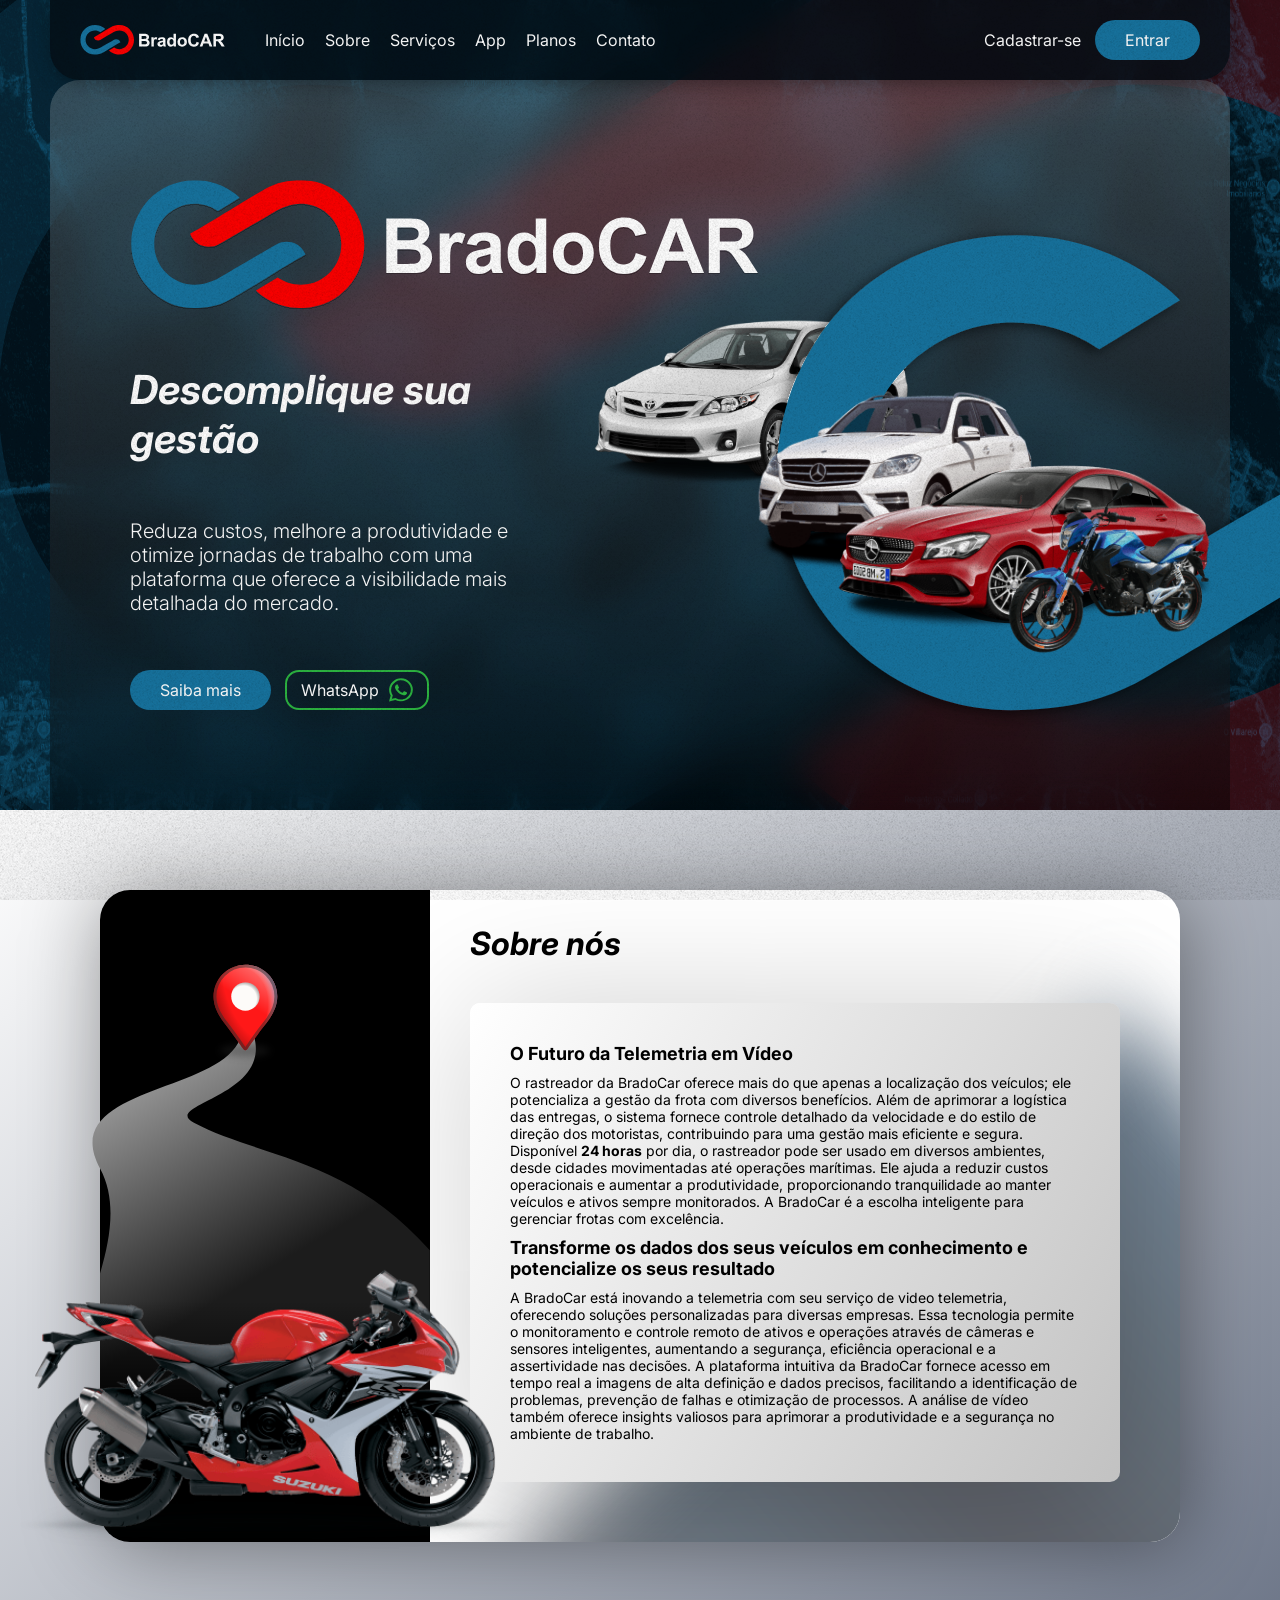
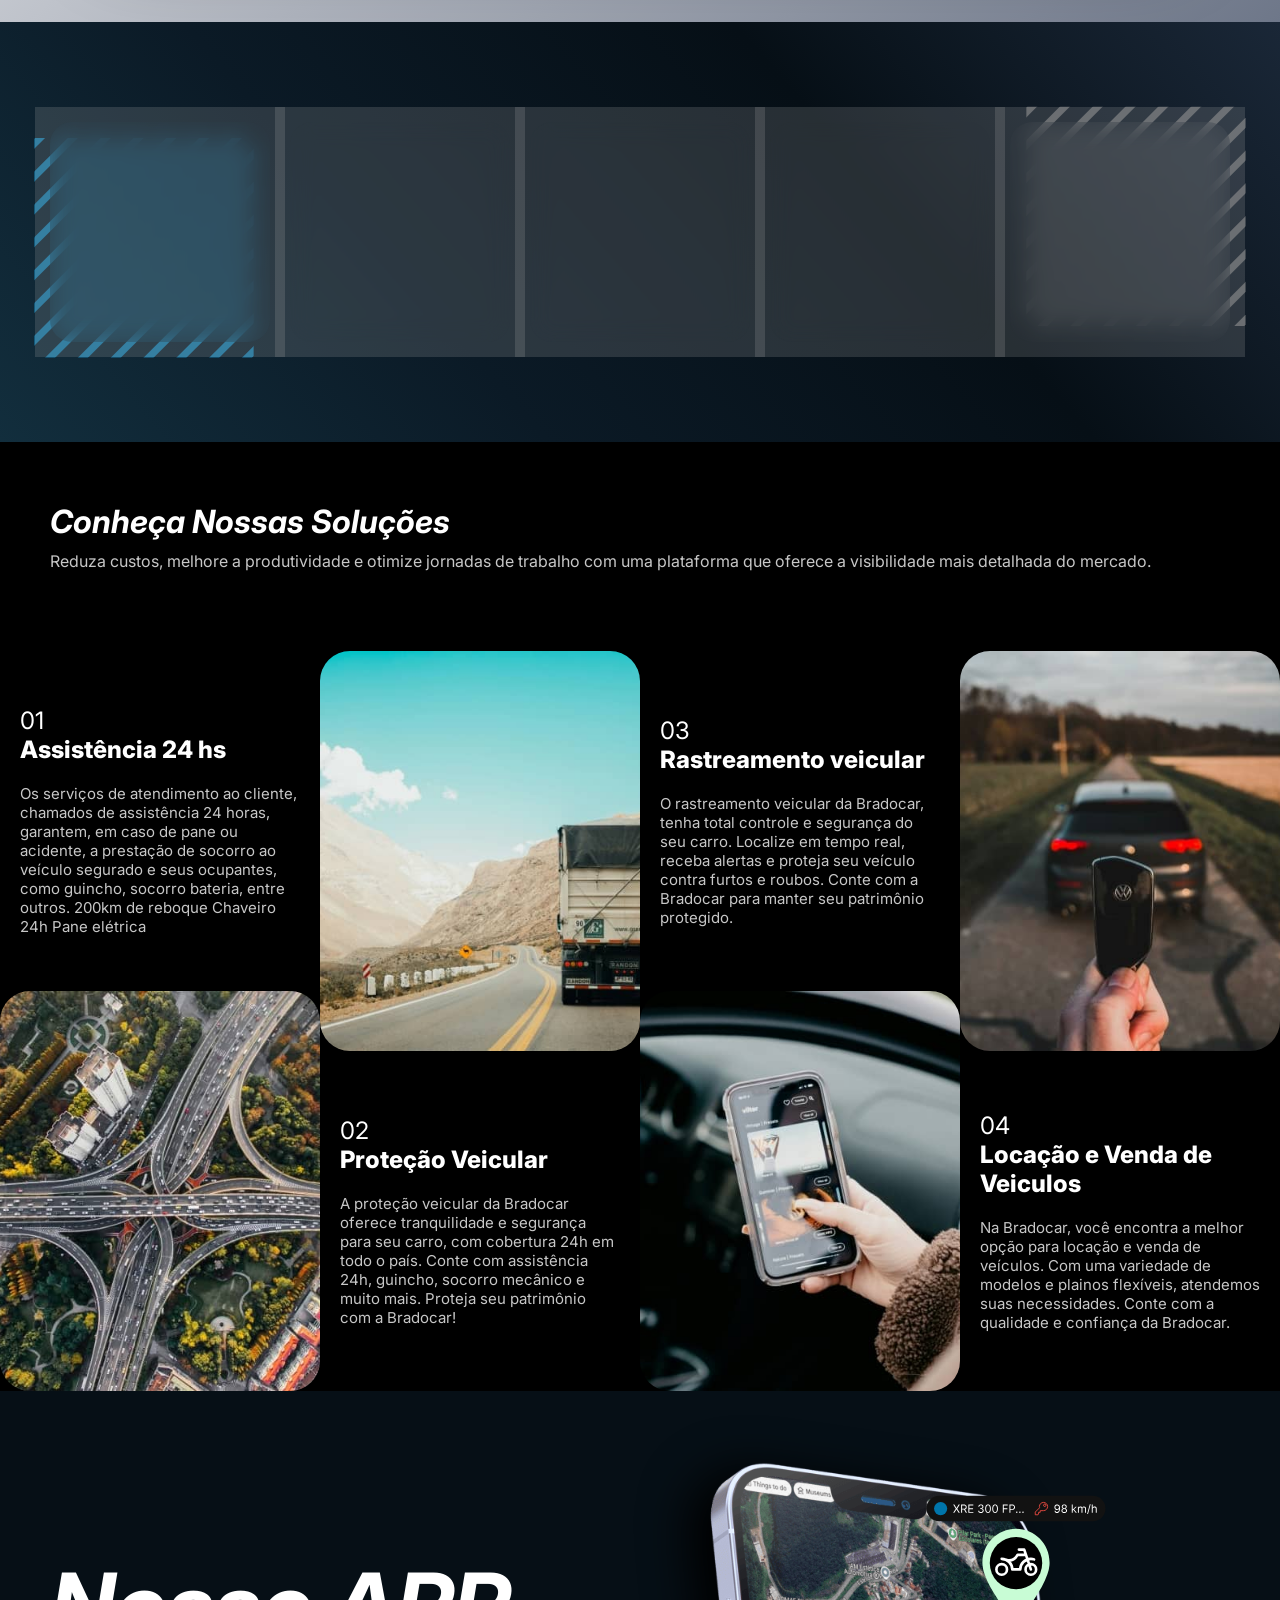
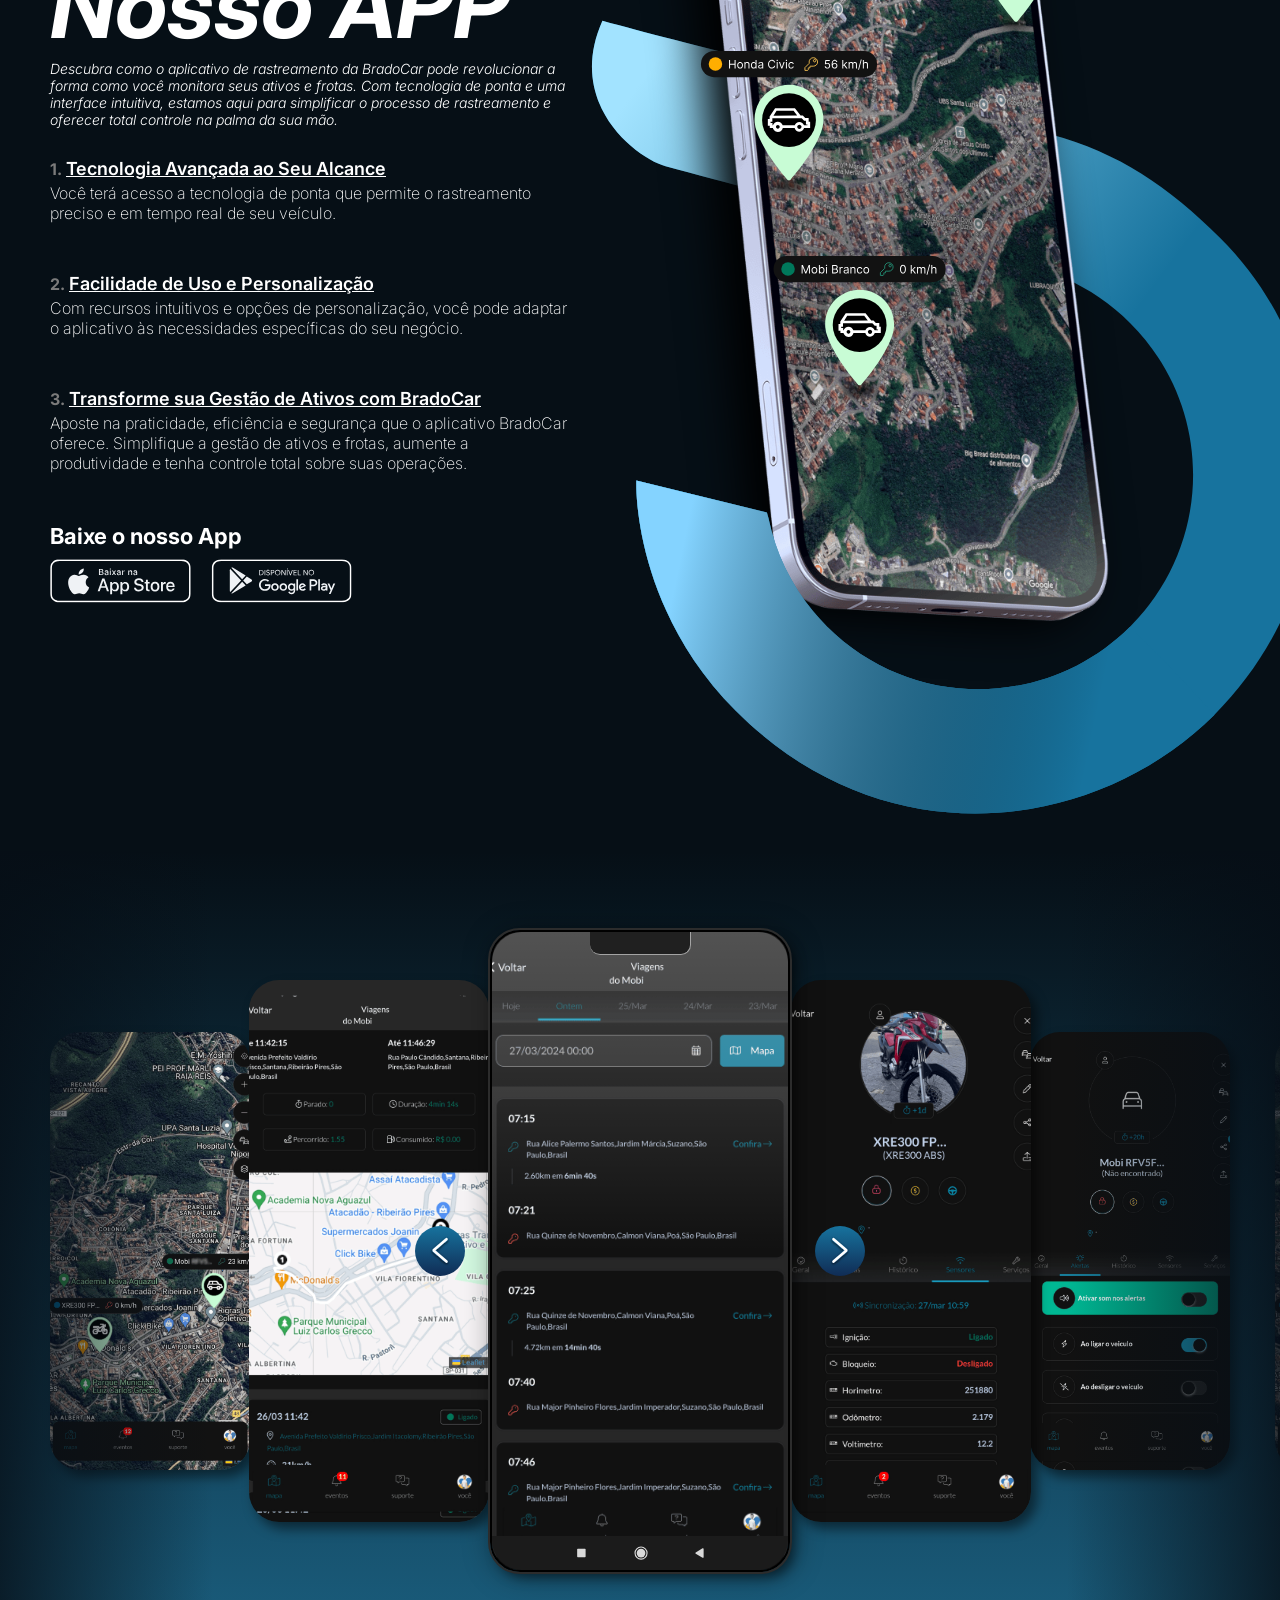
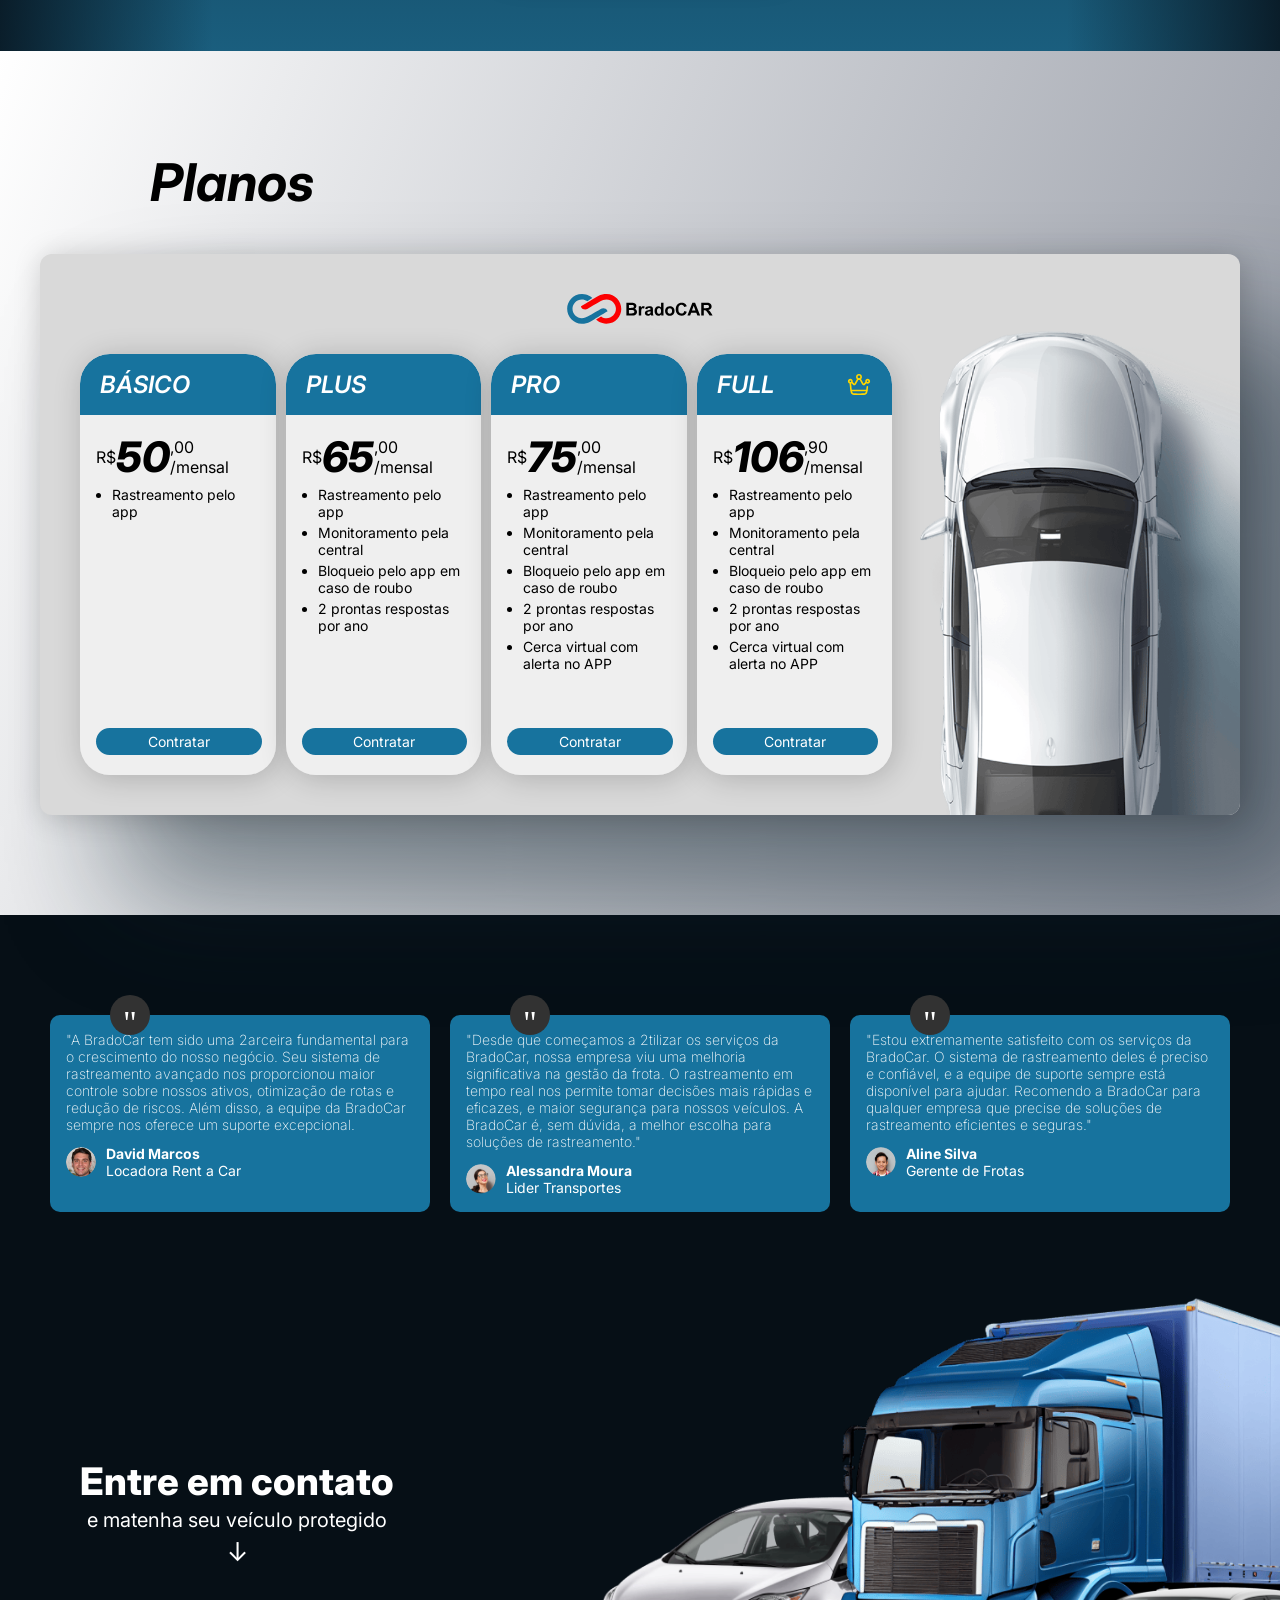
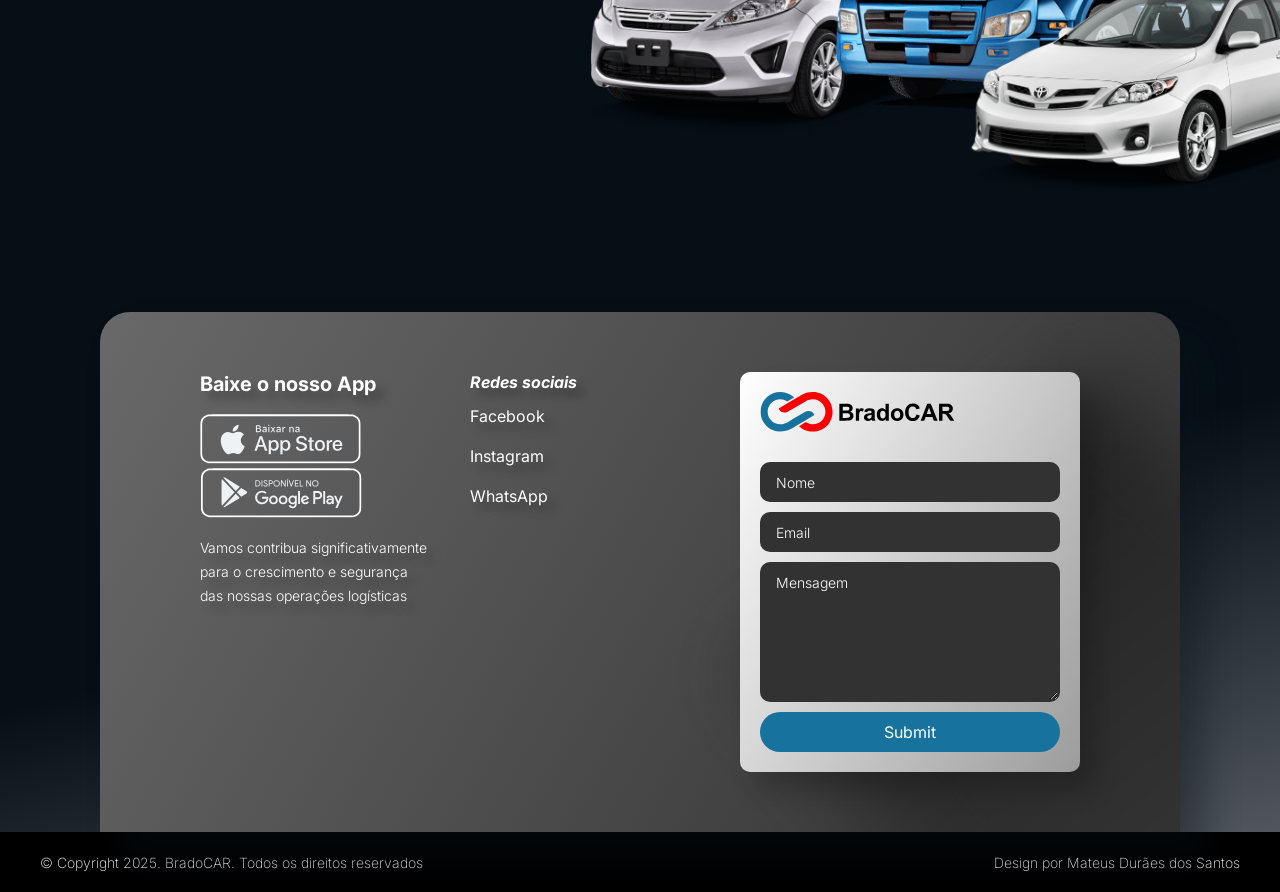
==== commit d68a0b39: "finishing performance" ====
--- a/index.html
+++ b/index.html
@@ -4,8 +4,9 @@
 <head>
   <meta charset="UTF-8">
   <meta name="viewport" content="width=device-width, initial-scale=1.0">
-  <title>Document</title>
+  <title>BradoCAR</title>
   <meta name="description" content="Mateus Durães dos Santos - 2024.">
+  <link rel="icon" href="./src/favicon.png" type="image/x-icon">
   <link rel="stylesheet" href="./style.css">
 </head>
 
@@ -330,7 +331,7 @@
   
         <div class="plain__container" id="plain__container">
 
-          <img class="plain__logo" src="./src/bradocar_black.svg" alt="">
+          <img class="plain__logo" src="./src/bradocar_black.svg" width="148px" height="30" alt="">
 
           <div class="plain__grid" id="plain__grid">
 
@@ -396,7 +397,7 @@
             <div class="plain__cards">
               <div class="plain__header">
                 <i class="plain__li">FULL</i>
-                <img src="./src/crown.svg" alt="">
+                <img src="./src/crown.svg" width="26" height="29" loading="lazy" alt="crown">
               </div>
               <div class="plain__container--card">
                 <div class="plain__price">
--- a/style.css
+++ b/style.css
@@ -29,11 +29,12 @@
   pointer-events: none;
   top: 0;
   left: 0;
-  width: 106vw;
-  height: 106vh;
+  width: 100vw;
+  height: 100vh;
+  object-fit: cover;
   background-image: url('./src/noise.png');
   z-index: 200;
-  opacity: 0.3;
+  opacity: 0.4;
 }
 
 body {
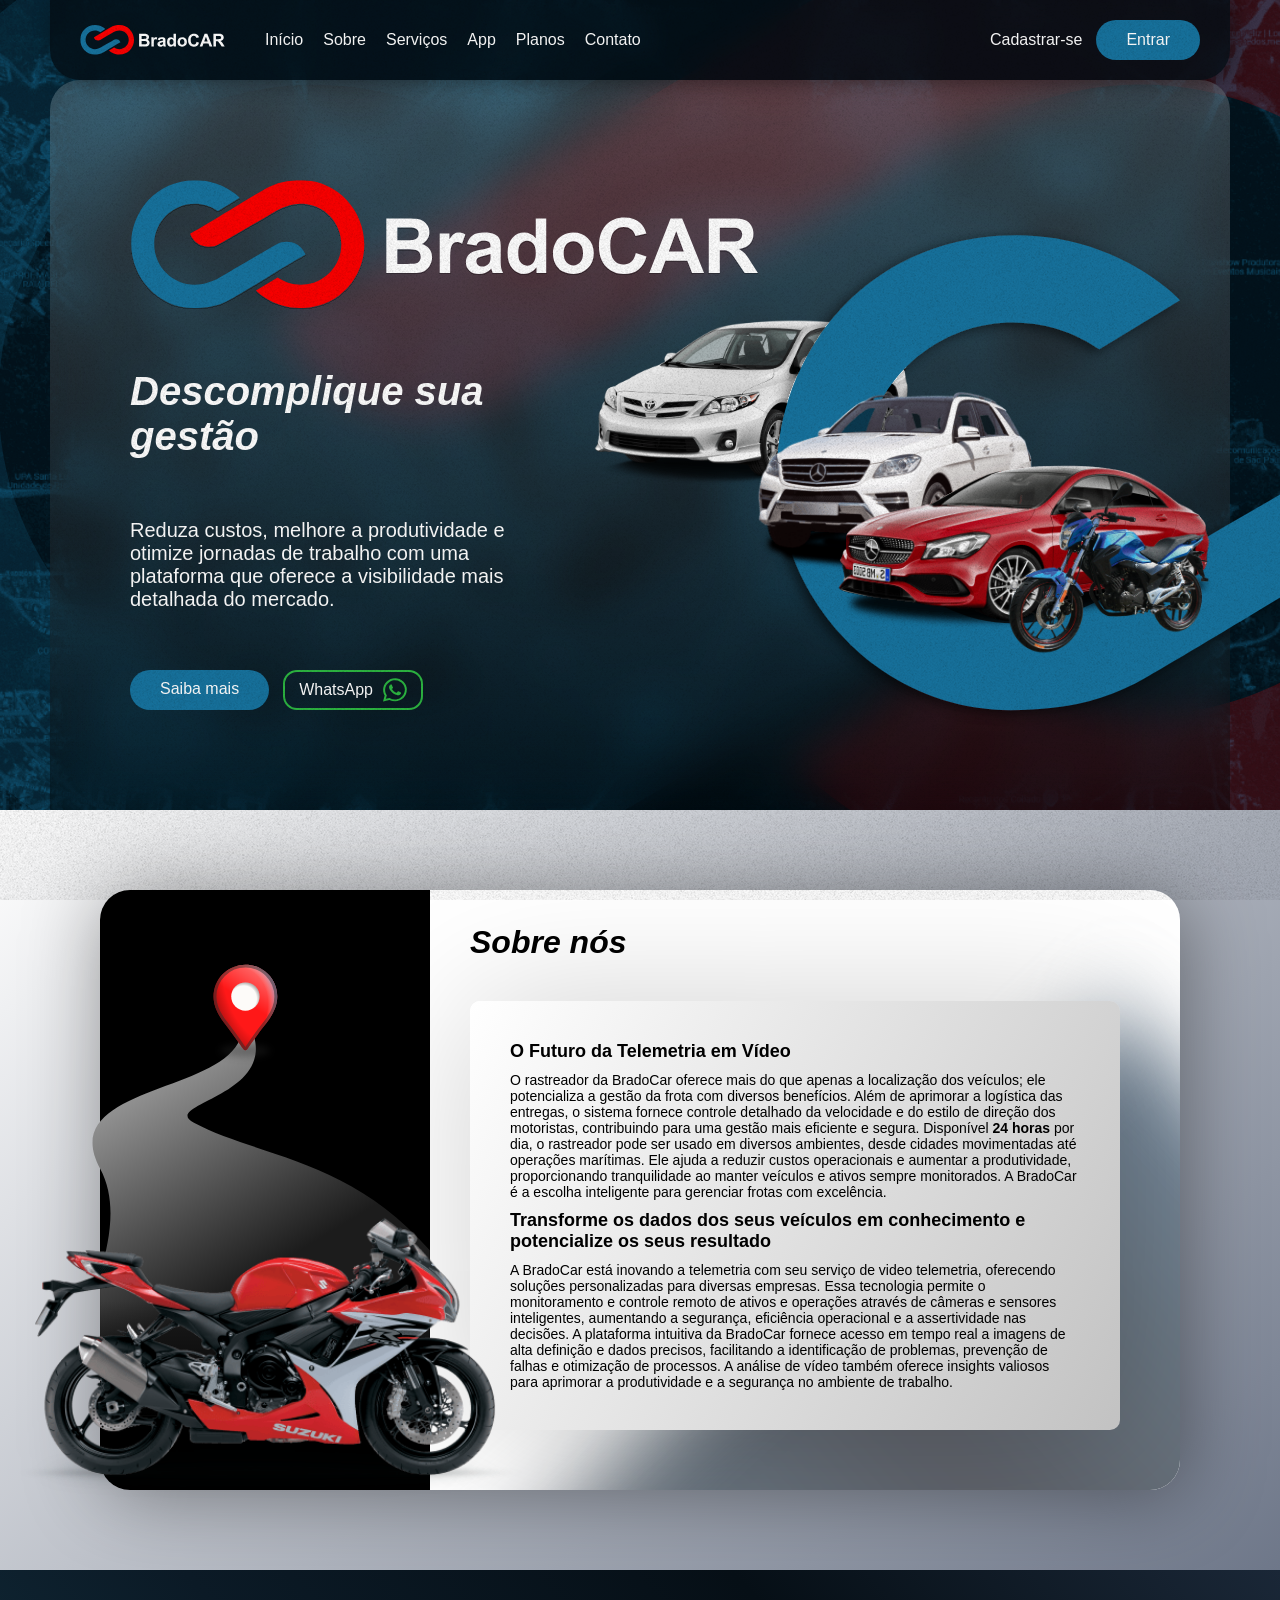
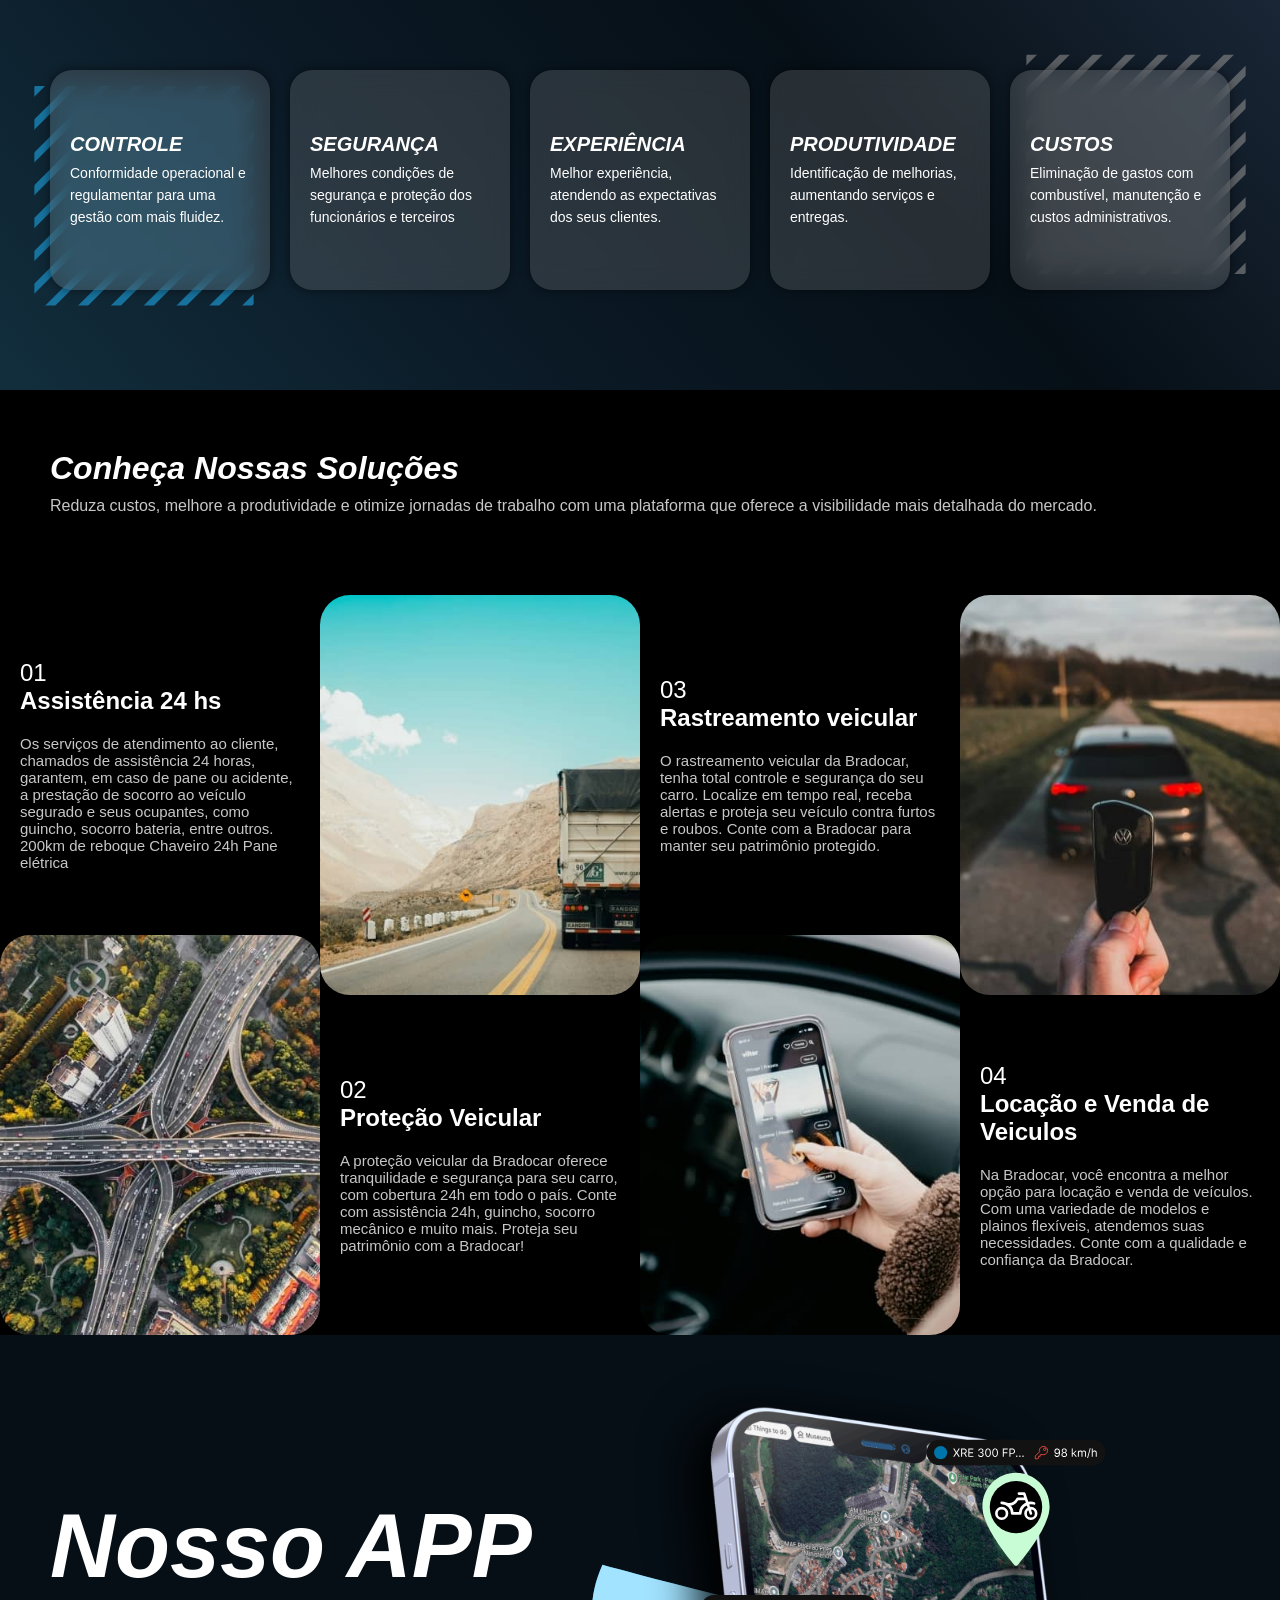
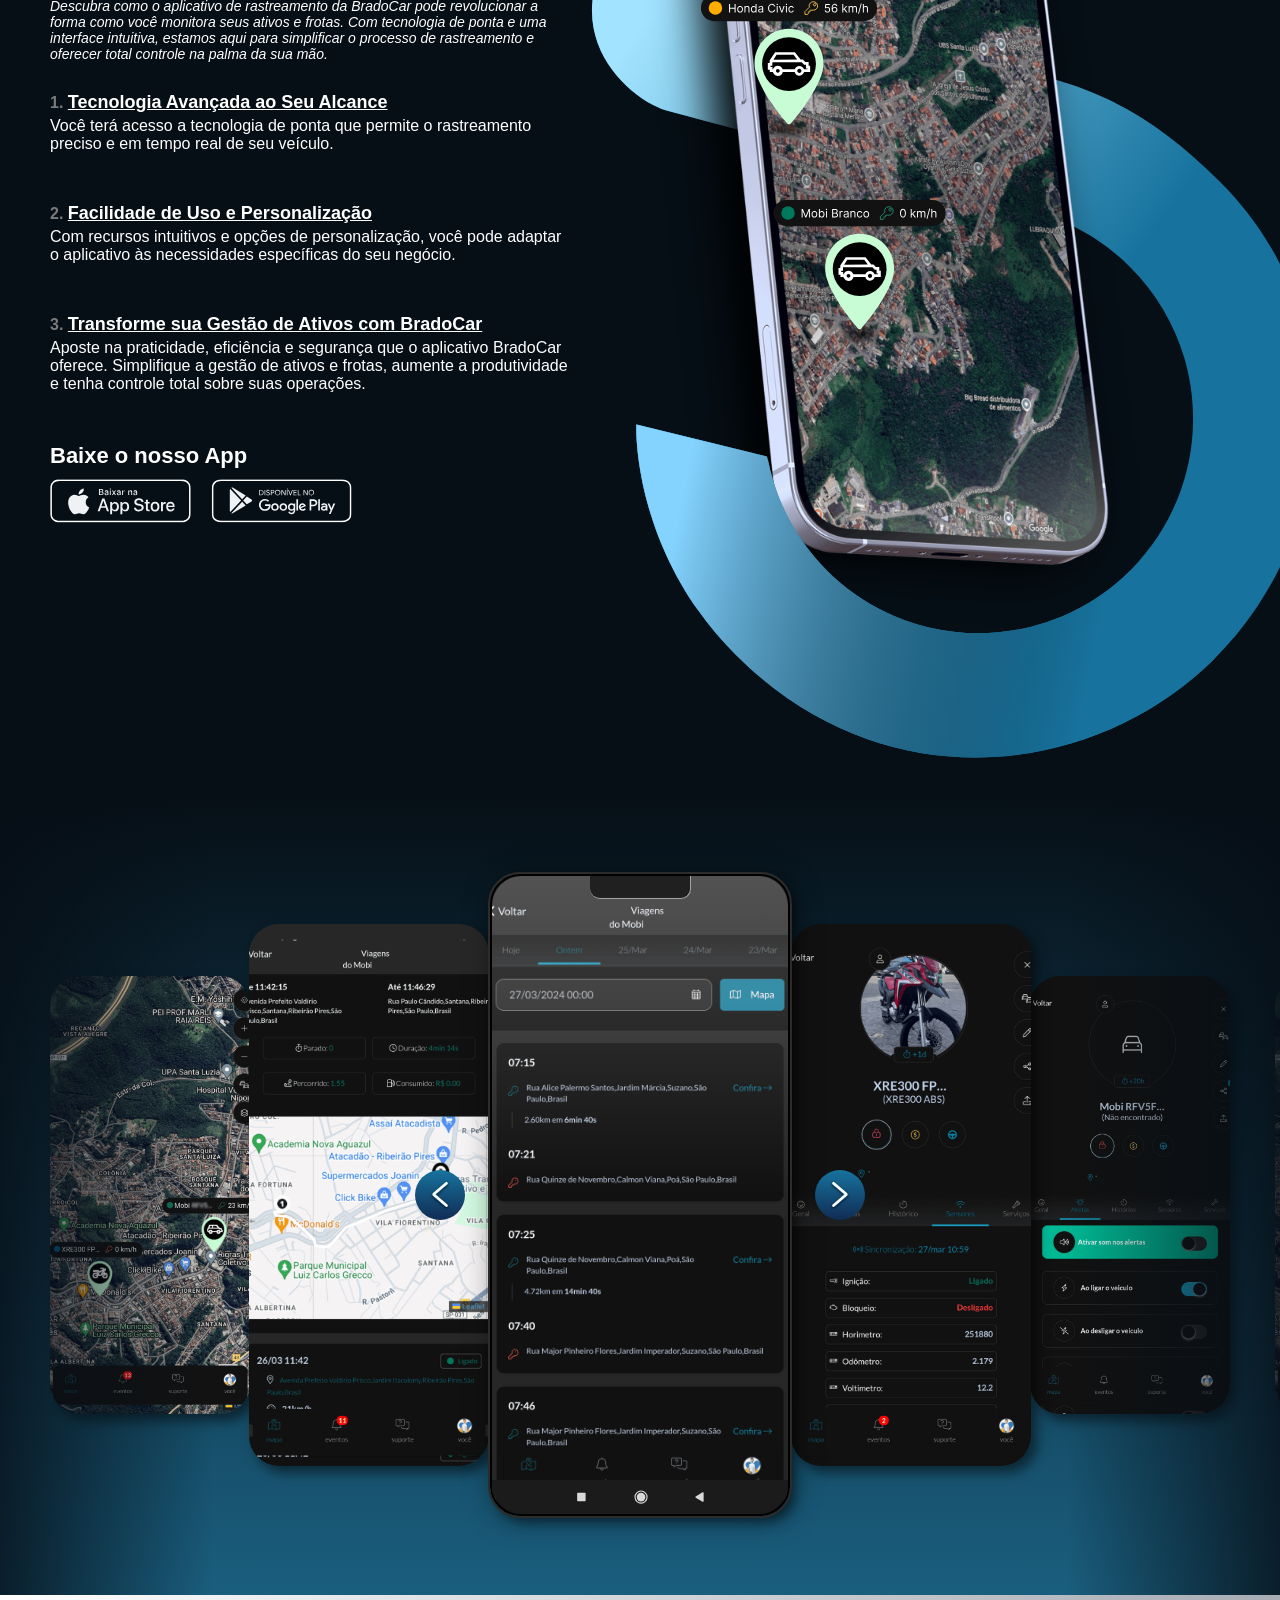
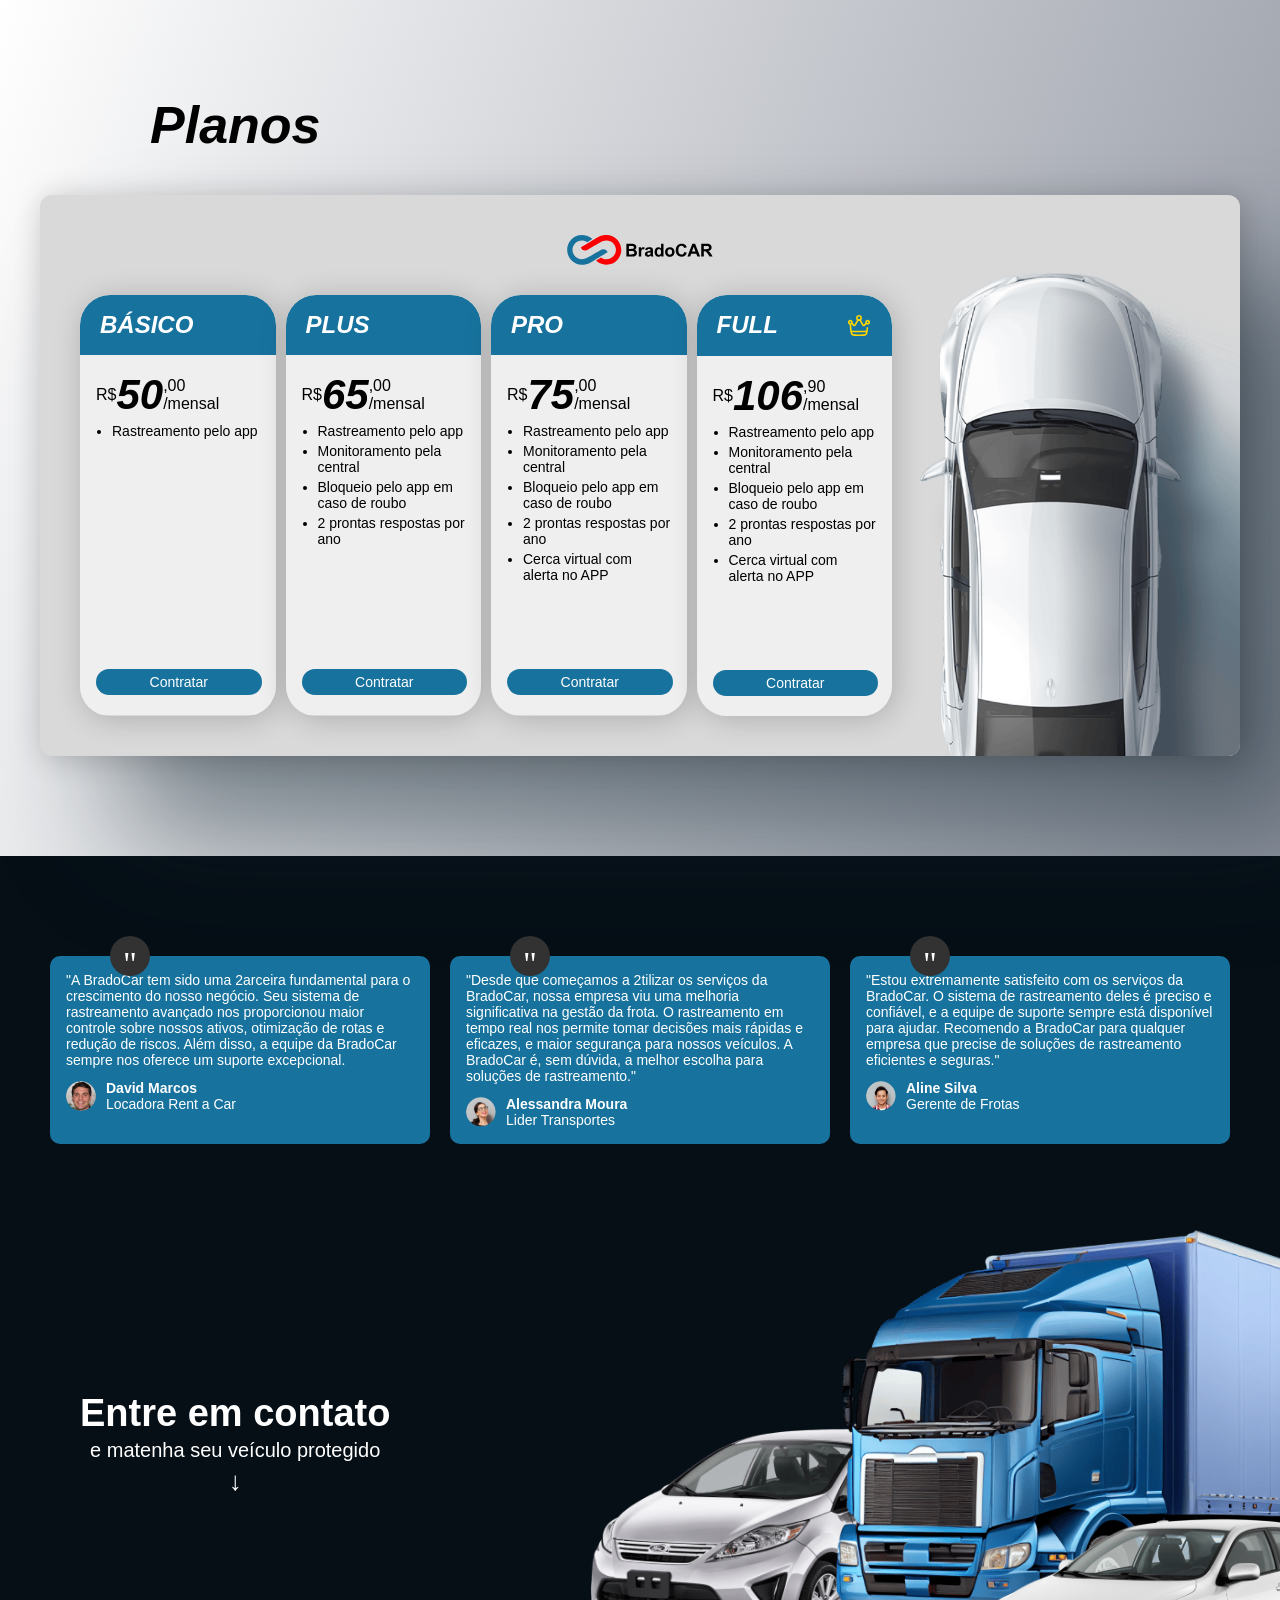
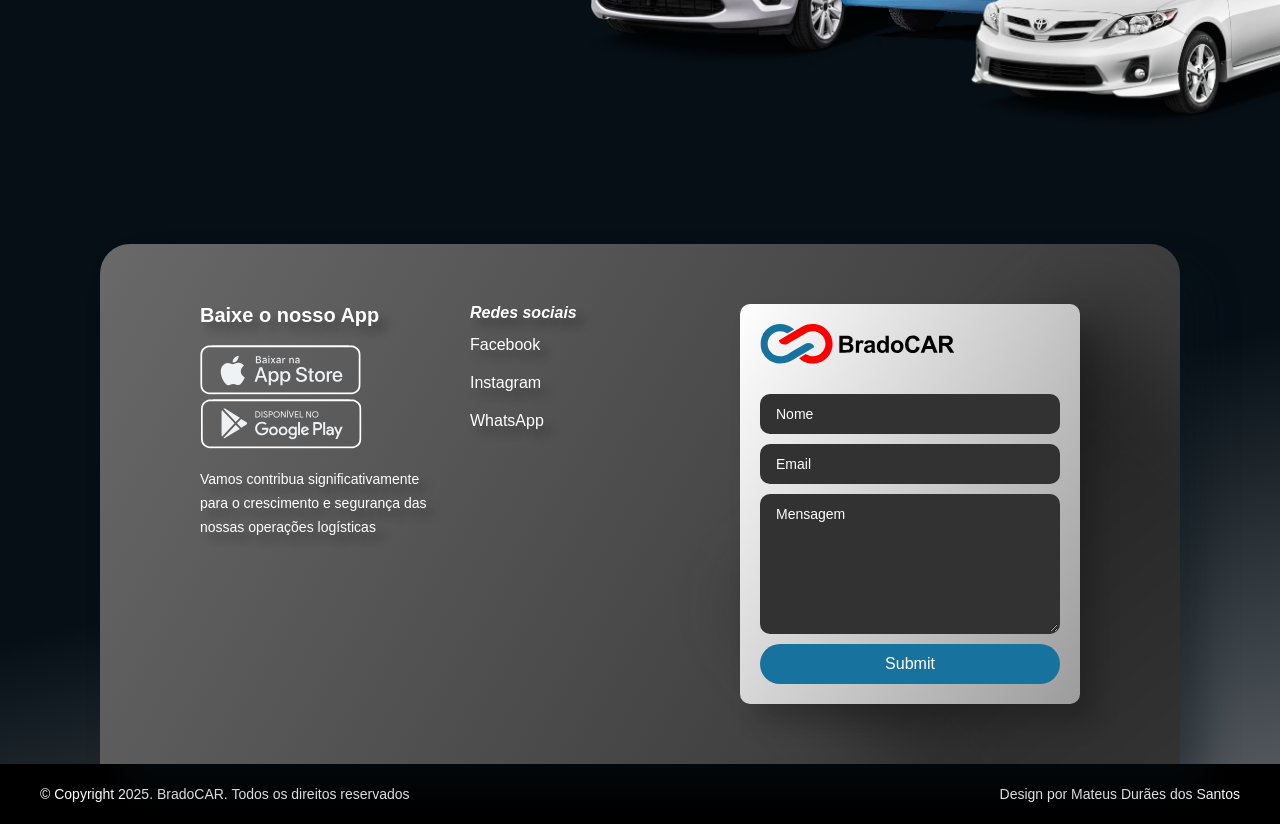
==== commit 11ecc4b3: "one file" ====
--- a/index.html
+++ b/index.html
@@ -7,7 +7,1924 @@
   <title>BradoCAR</title>
   <meta name="description" content="Mateus Durães dos Santos - 2024.">
   <link rel="icon" href="./src/favicon.png" type="image/x-icon">
-  <link rel="stylesheet" href="./style.css">
+  <style>
+    
+    * {
+      font-family: "Inter", sans-serif;
+      padding: 0;
+      margin: 0;
+      box-sizing: border-box;
+    }
+
+    html {
+      scroll-behavior: smooth;
+    }
+
+    a {
+      text-decoration: none;
+    }
+
+    :root {
+      --blue_00: #17739E;
+      --blue_01: #007AFF;
+      --blue_02: #060F16;
+      --red: #FF1818;
+      --cinza: #323232;
+      --preto: #121212;
+    }
+
+    .noise {
+      position: fixed;
+      pointer-events: none;
+      top: 0;
+      left: 0;
+      width: 100vw;
+      height: 100vh;
+      object-fit: cover;
+      background-image: url('./src/noise.png');
+      z-index: 200;
+      opacity: 0.4;
+    }
+
+    body {
+      background: var(--blue_02);
+      overflow-x: hidden;
+      width: 100%;
+    }
+
+    .width {
+      max-width: 1400px;
+      width: calc(100% - 100px);
+      margin: auto;
+    }
+
+    .button__blue {
+      background: var(--blue_00);
+      color: #fff;
+      font-size: 16px;
+      border: none;
+      border-radius: 50px;
+      padding: 10px 30px;
+      cursor: pointer;
+      width: max-content;
+      height: 40px;
+      text-align: center;
+      text-wrap: nowrap;
+      white-space: nowrap;
+      transition: .5s;
+    }
+
+    .button__blue:hover {
+      background: var(--blue_01);
+      transition: .5s;
+    }
+
+    .button__whatsapp {
+      transition: .2s;
+      display: flex;
+      align-items: center;
+      gap: 10px;
+      border: 2px solid #2DB742;
+      border-radius: 14px;
+      background: none;
+      color: white;
+      font-size: 16px;
+      height: 40px;
+      padding: 0 14px;
+      width: max-content;
+      cursor: pointer;
+    }
+
+    .button__whatsapp img {
+      width: 24px;
+      object-fit: contain;
+    }
+
+    .button__whatsapp:hover {
+      background: rgba(56, 120, 73, 0.4);
+      transition: .2s;
+    }
+
+    section, footer {
+      position: relative;
+    }
+
+    .link__ancor {
+      position: absolute;
+      height: 100px;
+      width: 100%;
+      bottom: 100%;
+    }
+
+    /* Nav */
+
+    header {
+      position: fixed;
+      top: 0;
+      left: 0;
+      display: flex;
+      justify-content: center;
+      width: 100%;
+      z-index: 6;
+    }
+
+    nav {
+      display: flex;
+      align-items: center;
+      justify-content: space-between;
+      background: #060f16d1;
+      height: 80px;
+      backdrop-filter: blur(14px);
+      padding: 0 30px;
+      width: 100%;
+      border-radius: 0 0 30px 30px;
+      box-shadow: 4px 3px 20px rgba(0, 0, 0, 0.4);
+    }
+
+    .nav__options {
+      display: flex;
+      align-items: center;
+      gap: 20px;
+    }
+
+    .nav__logo {
+      height: 30px;
+      object-fit: contain;
+      margin-right: 20px;
+    }
+
+    .nav__link {
+      color: #fff;
+      font-size: 16px;
+      transition: .2s;
+    }
+
+    .nav__link:hover {
+      color: #c2c2c2;
+      transition: .2s;
+    }
+
+    .nav__cadastrar {
+      display: flex;
+      align-items: center;
+      gap: 14px;
+      margin-left: auto;
+    }
+
+    /* Header */
+
+    .banner {
+      position: relative;
+      display: flex;
+      justify-content: center;
+      width: 100%;
+      height: 90vh;
+      max-height: 900px;
+      color: white;
+      overflow: hidden;
+    }
+
+    .banner__background {
+      position: absolute;
+      width: 100%;
+      height: 100%;
+      object-fit: cover;
+    }
+
+    .banner__container {
+      display: grid;
+      grid-template-columns: 1fr max-content;
+      position: absolute;
+      bottom: 0;
+      height: 730px;
+      backdrop-filter: blur(20px);
+      border-radius: 30px 30px 0 0;
+      background-image: linear-gradient(180deg, rgba(255, 255, 255, 0.2), rgba(0, 0, 0, 0.4));
+      padding: 100px 80px;
+      z-index: 2;
+    }
+
+    .banner__buttons {
+      display: flex;
+      gap: 14px;
+      align-items: center;
+    }
+
+    .banner__logo {
+      height: 130px;
+      width: max-content;
+      z-index: 2;
+    }
+
+    h1 {
+      font-size: 40px;
+    }
+
+    .banner__column {
+      position: relative;
+      width: 40%;
+      height: 100%;
+      display: flex;
+      flex-direction: column;
+      justify-content: space-between;
+    }
+
+    .banner__p {
+      font-size: 20px;
+      font-weight: 300;
+    }
+
+    /*  */
+
+    .banner__graf--logo {
+      position: absolute;
+      right: -360px;
+      top: -100px;
+      height: 1000px;
+      opacity: 0.2;
+      filter: drop-shadow();
+      z-index: 1;
+    }
+
+    .banner__grafismo {
+      position: absolute;
+      top: 0;
+      right: -50px;
+      height: 100%;
+      width: 650px;
+      /* background: rgba(255, 0, 0, 0.4); */
+      z-index: 2;
+    }
+
+    .banner_graf-01 {
+      position: absolute;
+      height: 500px;
+      left: 20%;
+      top: 20%;
+      z-index: 2;
+    }
+
+    .banner__car {
+      position: absolute;
+      left: 70px;
+      object-fit: contain;
+      width: 400px;
+    }
+
+    .banner__container--car {
+      position: relative;
+      margin-top: 223px;
+    }
+
+    .banner__car-toyota {
+      top: 0;
+      left: -76px;
+      z-index: 1;
+      animation: car__animation 6s infinite;
+    }
+
+    .banner__toyota {
+      left: 73px;
+      top: 85px;
+      z-index: 3;
+      animation-delay: .2s;
+      animation: car__animation 6s infinite;
+    }
+
+    .banner__car-mercedes {
+      z-index: 4;
+      top: 143px;
+      left: 194px;
+      animation: car__animation 6s infinite;
+      animation-delay: .4s;
+    }
+
+    .banner__cg {
+      width: 245px;
+      top: 174px;
+      left: 356px;
+      animation: car__animation 6s infinite;
+      animation-delay: .6s;
+      z-index: 4;
+    }
+
+    @keyframes car__animation {
+      0% { transform: translateX(0) }
+      30% { transform: translateX(0) }
+      50% { transform: translateX(-40px) }
+      70% { transform: translateX(0) }
+      100% { transform: translateX(0) }
+    }
+
+    /* SOBRE */
+
+    .sobre {
+      padding: 80px 0;
+      background-image: linear-gradient(140deg, white, #6E7789);
+      width: 100%;
+      overflow: hidden;
+    }
+
+    .sobre__grid {
+      position: relative;
+      display: grid;
+      width: calc(100% - 200px);
+      grid-template-columns: 330px 2fr;
+      box-shadow: 4px 4px 80px rgba(0, 0, 0, 0.4);
+      border-radius: 30px;
+    }
+
+    .sobre__column-1 {
+      position: relative;
+      display: flex;
+      justify-content: center;
+      background: black;
+      width: 100%;
+      border-radius: 30px 0 0 30px;
+    }
+
+    .sobre__pin {
+      transform: translatex(-4px);
+      width: calc(100% + 8px);
+      border-radius: 0 0 0 30px;
+    }
+
+    .sobre__moto {
+      position: absolute;
+      bottom: -30px;
+      margin: auto;
+      object-fit: contain;
+      width: calc(100% + 220px);
+      height: max-content;
+      z-index: 3;
+    }
+
+    .sobre__column-2 {
+      background: #fff;
+      border-radius: 0 30px 30px 0;
+      padding: 34px 60px 60px 40px;
+      overflow: hidden;
+    }
+
+    h2 {
+      font-size: 32px;
+      margin-bottom: 40px;
+    }
+
+    .sobre__nos {
+      position: relative;
+      display: flex;
+      flex-direction: column;
+      gap: 10px;
+      border-radius: 10px;
+      box-shadow: 4px 4px 140px rgba(0, 0, 0, 0.2);
+      padding: 40px;
+      z-index: 2;
+      background-image: linear-gradient(120deg, white, #c2c2c2);
+    }
+
+    .sobre__description {
+      position: relative;
+      font-size: 14px;
+    }
+
+    .sobre__title {
+      font-size: 18px;
+      font-weight: 700;
+      z-index: 1;
+    }
+
+    .sobre__sombra {
+      position: absolute;
+      top: 160px;
+      left: 200px;
+      width: 798px;
+      height: 856px;
+      transform: rotate(48deg);
+      background-image: linear-gradient(#778a9d, #67737E, rgb(93, 96, 104), #67737E, #7e7f85);
+      filter: blur(40px);
+    }
+
+    /* beneficios */
+
+    .beneficios {
+      width: 100%;
+      background-image: linear-gradient(49deg, #122E3D, #0b1a26, #060F16, #1A2737)
+    }
+
+    .beneficios .width {
+      display: flex;
+      flex-wrap: wrap;
+      justify-content: center;
+      padding: 100px 0;
+      gap: 20px;
+    }
+
+    .beneficios__card--container {
+      position: relative;
+    }
+
+    .beneficios__card {
+      position: relative;
+      display: flex;
+      flex-direction: column;
+      justify-content: center;
+      gap: 6px;
+      color: #FFF;
+      padding: 20px;
+      text-align: start;
+      width: 220px;
+      height: 220px;
+      background: rgba(177, 177, 177, 0.2);
+      border-radius: 22px;
+      box-shadow: 0 0 10px rgba(0, 0, 0, 0.5);
+      z-index: 1;
+      backdrop-filter: blur(12px);
+    }
+
+    .beneficio__p i {
+      font-size: 20px;
+      font-weight: 900;
+    }
+
+    .beneficio__text {
+      font-weight: 300;
+      font-size: 14px;
+      line-height: 22px;
+    }
+
+    .beneficio__grafismo {
+      position: absolute;
+      width: 220px;
+      height: 220px;
+      z-index: 0;
+    }
+
+    .beneficio__grafismo--2 {
+      bottom: -16px;
+      left: -16px;
+    }
+
+    .beneficio__grafismo--1 {
+      top: -16px;
+      right: -16px;
+    }
+
+    /* SOLUÇÕES */
+
+    .solucoes {
+      background-color: black;
+      color: white;
+    }
+
+    .solucoes__header {
+      padding: 60px 0 80px 0;
+      display: flex;
+      flex-direction: column;
+      gap: 10px;
+    }
+
+    h3 {
+      font-size: 32px;
+    }
+
+    .solucoes__header p {
+      color: #C7C7C7;
+    }
+
+    .solucoes__grid {
+      display: grid;
+      grid-template-columns: 1fr 1fr 1fr 1fr;
+      width: 100%;
+    }
+
+    .solucoes__card-1 {
+      display: flex;
+      flex-direction: column;
+    }
+
+    .solucoes__texts {
+      padding: 20px;
+    }
+
+    .solucoes__number {
+      font-weight: 300px;
+      font-size: 24px;
+    }
+
+    .solucoes__title {
+      font-size: 24px;
+      font-weight: 800;
+    }
+
+    .solucoes__p {
+      font-size: 15px;
+      color: #C7C7C7;
+    }
+
+    .solucoes__text {
+      display: flex;
+      flex-direction: column;
+      justify-content: center;
+      gap: 20px;
+      padding: 20px;
+      height: 340px;
+    }
+
+    .solucoes__img {
+      width: 100%;
+      height: 400px;
+      object-fit: cover;
+      border-radius: 30px;
+      transition: .2s;
+    }
+
+    .solucoes__card-1 {
+      position: relative;
+    }
+
+    .solucoes__card-2 {
+      position: relative;
+      display: flex;
+      flex-direction: column-reverse;
+    }
+
+    /* APP */
+
+    .app {
+      width: 100%;
+      overflow: hidden;
+    }
+
+    .app__container {
+      display: grid;
+      grid-template-columns: 1fr 1.2fr;
+      gap: 40px;
+      color: white;
+      padding: 160px 0 100px 0;
+    }
+
+    .app__column-1 {
+      display: flex;
+      flex-direction: column;
+      gap: 30px;
+      min-width: 464px;
+      z-index: 5;
+    }
+
+    h4 {
+      font-size: 90px;
+    }
+
+    .app__description {
+      font-size: 14px;
+      font-weight: 300;
+    }
+
+    .app__topics {
+      display: flex;
+      flex-direction: column;
+      gap: 4px;
+      margin-bottom: 20px;
+    }
+
+    .app__title {
+      color: #7b7b7b;
+    }
+
+    .app__title span {
+      font-weight: 600;
+      font-size: 18px;
+      text-decoration: underline;
+      color: white;
+    }
+
+    .app__text {
+      font-size: 16px;
+      font-weight: 200;
+    }
+
+    .app__store {
+      display: flex;
+      flex-direction: column;
+      gap: 10px;
+    }
+
+    .app__store p {
+      font-size: 22px;
+    }
+
+    .app__store img {
+      height: 44px;
+    }
+
+    .app__images {
+      display: flex;
+      gap: 20px;
+    }
+
+    /* App arte Celular */
+
+    .phone {
+      position: relative;
+      display: flex;
+      align-items: center;
+      width: 600px;
+      height: 800px;
+      z-index: 3;
+      margin: auto;
+      transform: translateX(70px);
+    }
+
+    .phone--img {
+      position: absolute;
+      width: calc(100% + 100px);
+      height: calc(100% + 100px);
+      margin: auto;
+      transform: translatex(40px);
+    }
+
+    .phone__pin {
+      position: absolute;
+      z-index: 6;
+    }
+
+    .phone__pin--1 {
+      top: 405px;
+      left: 81px;
+      animation: pin3 5s infinite;
+    }
+
+    .phone__pin--2 {
+      top: 41px;
+      left: 237px;
+      animation: pin3 5s infinite;
+      animation-delay: .2s;
+    }
+
+    .phone__pin--3 {
+      top: 200px;
+      left: 10px;
+      animation: pin3 5s infinite;
+      animation-delay: .4s;
+    }
+
+    @keyframes pin3 {
+      0% { transform: translateY(0) }
+      40% { transform: translateY(0) }
+      50% { transform: translateY(-20px) }
+      55% { transform: translateY(-20px) }
+      80% { transform: translateY(0) }
+      100% { transform: translateY(0) }
+    }
+
+    .phone__animation {
+      position: absolute;
+      top: -100px;
+      z-index: 1;
+      animation: cellphone 10s infinite;
+    }
+
+    @keyframes cellphone {
+      0% { transform: translateY(0) }
+      35% { transform: translateY(50px) }
+      65% { transform: translateY(50px) }
+      100% { transform: translateY(0) }
+    }
+
+    .phone__grafismos {
+      position: absolute;
+      width: calc(100% + 250px);
+      height: max-content;
+      left: -221px;
+      top: 66px;
+      pointer-events: none;
+    }
+
+    .phone__grafismos--1 {
+      z-index: 2;
+    }
+
+    .phone__grafismos--2 {
+      z-index: 0;
+    }
+
+    .phone--cellphone {
+      position: absolute;
+      filter: drop-shadow(-22px 6px 24px black);
+      width: 450px;
+      height: max-content;
+      object-fit: contain;
+      z-index: 1;
+    }
+
+    /* CARROSSEL */
+
+    .carousel {
+      position: relative;
+      display: flex;
+      justify-content: center;
+      align-items: center;
+      gap: 20px;
+      height: 800px;
+      width: 100%;
+      overflow: hidden;
+      background-image: linear-gradient(0deg, #1a5e7e, transparent);
+    }
+
+    .carousel::after {
+      content: '';
+      left: 0;
+      top: 0;
+      background-image: linear-gradient(90deg, #060E16, transparent, transparent, transparent, transparent, transparent, #060E16);
+      opacity: .8;
+      width: 100%;
+      height: 100%;
+      position: absolute;
+      pointer-events: none;
+      z-index: 2;
+    }
+
+    .carousel * {
+      transition: .2s;
+    }
+
+    .carousel__iframe {
+      position: absolute;
+      display: flex;
+      justify-content: center;
+      margin: auto;
+      outline: 2px solid #2c2c2c;
+      border: 2px solid black;
+      border-radius: 30px;
+      height: 642px;
+      width: 300px;
+      box-shadow: 3px 3px 30px rgba(0, 0, 0, 0.4);
+      z-index: 3;
+    }
+
+    .carrousel__buttons {
+      display: flex;
+      align-items: center;
+      justify-content: center;
+      padding: 0 30px;
+      background: #1B1B1B;
+      height: 34px;
+      width: 100%;
+      border-radius: 0 0 30px 30px;
+      position: absolute;
+      bottom: 0;
+    }
+
+    .carousel__iframe::before {
+      /* Camera */
+      content: '';
+      position: absolute;
+      margin: auto;
+      height: 22px;
+      background: rgb(32, 32, 32);
+      width: 100px;
+      border-radius: 0 0 10px 10px;
+      border-color: #a4a4a4;
+      border-width: 0 1px 1px 0;
+      border-style: solid;
+      z-index: 2;
+    }
+
+    .carousel__iframe::after {
+      content: '';
+      position: absolute;
+      width: 100%;
+      height: 100%;
+      background-image: linear-gradient(rgba(255, 255, 255, 0.2), transparent, transparent);
+      z-index: 1;
+      border-radius: 30px;
+    }
+
+    .carousel__container {
+      position: relative;
+      display: flex;
+      align-items: center;
+      justify-content: center;
+      gap: 22px;
+      width: calc(100% - 300px);
+      max-width: 1028px;
+      height: 100%;
+      user-select: none;
+    }
+
+    .carousel__container img {
+      box-shadow: 6px 7px 12px rgba(0, 0, 0, 0.5)
+
+    }
+
+    [img_default] {
+      width: 200px;
+      height: 438px;
+      position: absolute;
+      object-fit: cover;
+      border-radius: 30px;
+      width: 200px;
+      height: 438px;
+      transform: translatex(-50%);
+    }
+
+    [frame_size="img_b"] {
+      width: 240px;
+      height: 542px;
+      z-index: 1;
+    }
+
+    [frame_size="img_c"] {
+      width: 296px;
+      height: 638px;
+      border-radius: 26px;
+      z-index: 2;
+    }
+
+    .carousel__buttons {
+      position: absolute;
+      display: flex;
+      align-items: center;
+      justify-content: space-between;
+      width: 450px;
+      border-radius: 30px;
+      height: 100%;
+      transition: .2s;
+    }
+
+    .carousel__button--left,
+    .carousel__button--right {
+      position: absolute;
+      display: flex;
+      align-items: center;
+      justify-content: center;
+      background: none;
+      font-size: 60px;
+      border: none;
+      font-weight: 200;
+      color: white;
+      z-index: 3;
+      transition: .2s;
+      cursor: pointer;
+      border-radius: 50%;
+      width: 50px;
+      height: 50px;
+      transition: .2s;
+      background: rgba(0, 0, 0, 0.6);
+      background-image: linear-gradient(var(--blue_00), #102c55);
+      z-index: 4;
+    }
+
+    .carousel__button--left img,
+    .carousel__button--right img {
+      width: 30px;
+      height: 30px;
+    }
+
+    .carousel__button--left {
+      left: 0;
+    }
+
+    .carousel__button--right {
+      right: 0;
+    }
+
+    .carousel__button--left:hover,
+    .carousel__button--right:hover {
+      backdrop-filter: blur(10px);
+      transition: .2s;
+      box-shadow: 3px 3px 3px rgba(0, 0, 0, 0.3);
+      opacity: 0.9;
+    }
+
+    /* PLAIN */
+
+    .plain {
+      /* background: white; */
+      background-image: linear-gradient(110deg, white, #9297A2);
+      padding: 100px 0;
+    }
+
+    .plain .width {
+      width: calc(100% - 300px);
+      margin-bottom: 40px;
+      max-width: initial;
+    }
+
+    h5 {
+      font-size: 52px;
+      font-weight: 700;
+    }
+
+    .plain__container {
+      position: relative;
+      display: flex;
+      flex-direction: column;
+      /* box-shadow: 3px 3px 30px rgba(0, 0, 0, 0.2); */
+      box-shadow: 3px 3px 30px rgba(0, 0, 0, 0.2), 80px 80px 120px rgb(12 33 45 / 49%);
+      padding: 40px;
+      background: #D9D9D9;
+      width: calc(100% - 80px);
+      border-radius: 12px;
+      max-width: 1600px;
+      overflow: hidden;
+      margin: auto;
+    }
+
+    .plain__logo {
+      width: 148px;
+      margin: auto;
+      margin-bottom: 30px;
+    }
+
+    .plain__grid {
+      display: grid;
+      grid-template-columns: 1fr 1fr 1fr 1fr;
+      gap: 10px;
+      padding-right: 308px;
+    }
+
+    .plain__price {
+      display: flex;
+      align-items: center;
+    }
+
+    .plain__price--money {
+      font-size: 16px;
+    }
+
+    .plain__price--value {
+      font-size: 42px;
+      font-weight: 800;
+    }
+
+    .plain__options li {
+      font-size: 14px;
+      margin-left: -4px;
+    }
+
+    .plain__options ul {
+      display: flex;
+      flex-direction: column;
+      gap: 4px;
+    }
+
+    .plain__cards {
+      position: relative;
+      border-radius: 30px;
+      overflow: hidden;
+      box-shadow: 3px 3px 30px rgba(0, 0, 0, 0.2);
+    }
+
+    .plain__container--card {
+      position: relative;
+      display: flex;
+      flex-direction: column;
+      gap: 4px;
+      height: 360px;
+      background: #EFEFEF;
+      padding: 16px;
+    }
+
+    .plain__button--blue {
+      position: absolute;
+      z-index: 4;
+      background: var(--blue_00);
+      color: white;
+      border-radius: 50px;
+      font-size: 14px;
+      font-weight: 400;
+      border: none;
+      padding: 5px 10px;
+      bottom: 20px;
+      width: calc(100% - 30px);
+      transition: .5s;
+      cursor: pointer;
+    }
+
+    .plain__button--blue:hover {
+      background: var(--blue_01);
+      transition: .5s;
+    }
+
+    .plain ul {
+      margin-left: 20px;
+    }
+
+    .plain__header {
+      display: flex;
+      justify-content: space-between;
+      background: var(--blue_00);
+      color: white;
+      font-size: 24px;
+      padding: 16px 20px;
+      border-radius: 30px 30px 0 0;
+    }
+
+    .plain__li {
+      font-weight: 600;
+    }
+
+    .plain__car {
+      position: absolute;
+      right: -80px;
+      width: 400px;
+      bottom: -160px;
+    }
+
+    /* CONTATO */
+
+    .contato {
+      overflow: hidden;
+    }
+
+    .contato__container {
+      position: relative;
+      display: flex;
+      flex-direction: column;
+      align-items: center;
+      color: white;
+      padding-top: 100px;
+    }
+
+    .contanto__relatos {
+      display: grid;
+      grid-template-columns: 1fr 1fr 1fr;
+      gap: 20px;
+    }
+
+    .contato__card {
+      position: relative;
+      display: flex;
+      flex-direction: column;
+      background: var(--blue_00);
+      padding: 16px;
+      border: 14px;
+      color: white;
+      font-size: 14px;
+      border-radius: 10px;
+      gap: 12px;
+    }
+
+    .contato__card::before {
+      position: absolute;
+      content: '"';
+      top: -20px;
+      left: 60px;
+      display: flex;
+      justify-content: center;
+      width: 40px;
+      height: 40px;
+      border-radius: 50%;
+      background: var(--cinza);
+      line-height: 56px;
+      font-family: Georgia, 'Times New Roman', Times, serif;
+      color: white;
+      font-size: 34px;
+    }
+
+    .contato__p {
+      font-weight: 200;
+    }
+
+    .contato__person {
+      display: flex;
+      gap: 10px;
+      align-items: center;
+      width: 100%;
+      font-size: 14px;
+    }
+
+    .contato__person img {
+      width: 30px;
+      height: 30px;
+      border-radius: 50%;
+      object-fit: cover;
+    }
+
+    .contato__name {
+      display: flex;
+      flex-direction: column;
+    }
+
+    .contato__images {
+      position: absolute;
+      left: 56%;
+      bottom: 0;
+      width: 700px;
+      height: 100%;
+    }
+
+    h6 {
+      font-size: 38px;
+      font-weight: 800;
+    }
+
+    .contrato__car {
+      position: absolute;
+      right: 0;
+      bottom: 0;
+      object-fit: contain;
+      object-position: right;
+      animation: contrato__car 10s infinite;
+    }
+
+    .contato__fiesta {
+      height: 275px;
+      right: 418px;
+      bottom: 70px;
+    }
+
+    .contato__truck {
+      z-index: 2;
+      right: -200px;
+      height: 600px;
+      animation-delay: .2s;
+    }
+
+    .contato__toyota {
+      z-index: 3;
+      height: 381px;
+      bottom: -64px;
+      right: -10px;
+      animation-delay: .4s;
+    }
+
+    @keyframes contrato__car {
+      0% { transform: translateX(0) }
+      35% { transform: translateX(0) }
+      50% { transform: translateX(-100px) }
+      75% { transform: translateX(0) }
+      100% { transform: translateX(0) }
+    }
+
+    .contato__truck {
+      position: absolute;
+    }
+
+    .contato__message {
+      display: flex;
+      flex-direction: column;
+      gap: 4px;
+      z-index: 2;
+      margin-left: 20px;
+      padding: 10px;
+      text-align: center;
+    }
+
+    .contato__message p {
+      font-size: 20px;
+    }
+
+    .contato__arrow {
+      font-size: 26px;
+    }
+
+    .contato__cars {
+      position: relative;
+      display: flex;
+      align-items: center;
+      height: 600px;
+      width: 100%;
+    }
+
+    /* FOOTER */
+
+    footer {
+      position: relative;
+      display: flex;
+      flex-direction: column;
+      align-items: center;
+      padding-top: 100px;
+      width: 100%;
+      color: white;
+      background-image: linear-gradient(166deg, transparent, transparent, rgba(217, 217, 217, 0.4));
+      text-shadow: 8px 8px 10px rgba(0, 0, 0, 0.3);
+    }
+
+    .footer__container {
+      position: relative;
+      background-image: linear-gradient(120deg, #696969, #2F2F2F);
+      width: calc(100% - 200px);
+      border-radius: 30px 30px 0 0;
+      padding: 60px 100px;
+      bottom: 0;
+      overflow: hidden;
+      box-shadow: 24px 24px 34px rgb(11 20 27 / 40%);
+    }
+
+    .footer__grid {
+      display: grid;
+      grid-template-columns: 1fr 1fr 1fr;
+      gap: 40px;
+    }
+
+    .footer__column-1 {
+      display: flex;
+      flex-direction: column;
+      gap: 18px;
+    }
+
+    .footer__column-1 img {
+      height: 50px;
+      width: max-content;
+    }
+
+    form {
+      position: relative;
+      display: flex;
+      flex-direction: column;
+      gap: 10px;
+      background: white;
+      background-image: linear-gradient(120deg, white, #9c9c9c);
+      padding: 20px;
+      border-radius: 10px;
+      width: 340px;
+      box-shadow: 15px 18px 26px rgba(0, 0, 0, 0.2);
+    }
+
+    form img {
+      height: 40px;
+      width: max-content;
+      margin-bottom: 20px;
+    }
+
+    input[type='text'],
+    textarea {
+      background: var(--cinza);
+      color: white;
+      font-size: 14px;
+      font-weight: 300;
+      padding: 10px 14px;
+      border: 2px solid transparent;
+      border-radius: 10px;
+      transition: .3s;
+      outline: 2px solid transparent;
+    }
+
+    input[type='text']::placeholder,
+    textarea::placeholder {
+      color: white;
+      transition: .3s;
+    }
+
+    input[type='text']:focus::placeholder,
+    textarea:focus::placeholder {
+      color: var(--blue_00);
+      transition: .3s;
+    }
+
+    input[type='text']:hover,
+    textarea:hover {
+      border: 2px solid var(--blue_00);
+      outline: 2px solid var(--cinza);
+      transition: .3s;
+    }
+
+    input[type='text'] {
+      height: 40px;
+    }
+
+    textarea {
+      height: 140px;
+    }
+
+    input[type='submit'] {
+      background: var(--blue_00);
+      color: white;
+      font-size: 16px;
+      width: 100%;
+    }
+
+    .footer__sombra {
+      position: absolute;
+      top: 146px;
+      left: 83px;
+      width: 608px;
+      height: 456px;
+      transform: rotate(48deg);
+      background-image: linear-gradient(94deg, rgb(34 34 34), #3b3b3b);
+      filter: blur(40px);
+    }
+
+    .footer__rodape {
+      display: flex;
+      align-items: center;
+      justify-content: space-between;
+      width: 100%;
+      height: 60px;
+      padding: 0 40px;
+      font-weight: 200;
+      background: black;
+      color: white;
+      font-size: 14px;
+    }
+
+    .footer__forms {
+      position: relative;
+    }
+
+    .footer__column-2 {
+      display: flex;
+      flex-direction: column;
+      gap: 14px;
+    }
+
+    .footer__title {
+      font-size: 20px;
+    }
+
+    .footer__p {
+      font-size: 18px;
+    }
+
+    .footer__texts {
+      line-height: 24px;
+      font-size: 14px;
+      font-weight: 300;
+    }
+
+    .footer__store {
+      display: flex;
+      flex-direction: column;
+      gap: 4px;
+    }
+
+    .footer__redes {
+      color: white;
+      font-size: 16px;
+      transition: .2s;
+    }
+
+    .footer__redes:hover {
+      color: #c2c2c2;
+      transition: .2s;
+      text-decoration: underline;
+    }
+
+    .footer__column-2--response {
+      display: flex;
+      flex-direction: column;
+      gap: 20px;
+    }
+
+    /* Responsividade */
+
+    .close__aside {
+      display: none;
+      color: white;
+      position: absolute;
+      right: 55px;
+      top: 10px;
+      font-size: 30px;
+      padding: 10px;
+      background: none;
+      border: none;
+      transition: .2s;
+      cursor: pointer;
+      z-index: 2;
+      text-shadow: 1px 1px 6px rgba(0, 0, 0, 0.8);
+    }
+
+    .close__aside:hover {
+      color: gray;
+      transition: .2s;
+    }
+
+    .nav__hamburguer {
+      display: none;
+      width: 30px;
+      transition: .2s;
+      cursor: pointer;
+      margin-left: 16px;
+    }
+
+    .nav__hamburguer:hover {
+      opacity: 0.8;
+      transition: .2s;
+    }
+
+    @media screen and (max-width: 1200px) {
+      .width {
+        width: calc(100% - 50px);
+      }
+
+      /* Header */
+
+      .banner__column {
+        width: 100%;
+      }
+
+      .banner__grafismo, .banner__container {
+        position: relative;
+      }
+
+      .banner__grafismo {
+        width: 100%;
+        height: 310px;
+        right: 0;
+        margin: 40px 0;
+      }
+      
+      .banner_graf-01 {
+        height: 400px;
+        left: 100px;
+        z-index: 2;
+      }
+      
+      .banner__container, .banner {
+        height: max-content;
+      }
+
+      .banner__container {
+        display: flex;
+        flex-direction: column-reverse;
+        padding: 60px;
+      }
+
+      .banner__logo {
+        height: 60px;
+      }
+
+      .banner__column {
+        gap: 20px;
+      }
+
+      .banner {
+        padding-top: 140px;
+      }
+
+      .banner__container--car {
+        margin-top: 0;
+      }
+
+      .banner__car {
+        width: 300px;
+      }
+
+      .banner__car-toyota {
+        left: -48px;
+      }
+
+      .banner__toyota {
+        left: 0;
+      }
+
+      .banner__car-mercedes {
+        left: 90px;
+      }
+
+      .banner__cg {
+        width: 190px;
+        left: 172px;
+        top: 184px;
+      }
+
+      /* APP */
+
+      .app__container {
+        display: flex;
+        flex-direction: column-reverse;
+      }
+      
+      .phone--img {
+        position: relative;
+        width: calc(100% - 50px);
+        height: 500px;
+        transform: none;
+      }
+
+      .app__store {
+        justify-content: center;
+        text-align: center;
+      }
+
+      .app__images {
+        margin: auto;
+      }
+
+      /* phone */
+
+      .phone {
+        width: 100%;
+        transform: translateX(32px);
+        height: 600px;
+      }
+
+      .app__column-1 {
+        min-width: initial;
+        text-align: center;
+      }
+
+      .phone__pin {
+        width: 120px;
+      }
+
+      .phone__pin--1 {
+        top: 280px;
+        left: 81px;
+      
+      }
+      .phone__pin--2 {
+        top: 37px;
+        left: 137px;
+      }
+      
+      .phone--cellphone {
+        width: 300px;
+      }
+
+      .phone__grafismos {
+        width: 560px;
+        left: -121px;
+        top: 41px;
+      }
+
+      /* PLANOS */
+
+      .plain__grid {
+        display: flex;
+        flex-direction: column;
+        padding: 0;
+      }
+      
+      .plain__container {
+        flex-direction: column;
+        width: calc(100% - 50px);
+      }
+
+      .plain__container--card {
+        padding: 18px 18px 68px 18px;
+        height: max-content;
+      }
+
+      .plain__car {
+        object-fit: contain;
+        top: 20px;
+        bottom: initial;
+        right: initial;
+        transform: translatex(76px);
+        margin: auto;
+      }
+
+      .plain__car--response {
+        display: flex;
+        justify-content: center;
+        position: relative;
+        height: 300px;
+      }
+
+      /* Sobre */
+
+      .sobre__grid {
+        display: flex;
+        flex-direction: column-reverse;
+      }
+
+      .sobre__column-2 {
+        border-radius: 30px 30px 0 0;
+        padding: 30px;
+      }
+
+      .sobre__column-1 {
+        border-radius: 0 0 30px 30px
+      }
+      
+      .sobre__moto {
+        width: calc(76% + 200px);
+      }
+
+      h2 {
+        margin-bottom: 20px;
+      }
+
+      /* Soluções */
+
+      .solucoes__grid {
+        grid-template-columns: 1fr 1fr;
+      }
+      
+      .nav__container {
+        width: 100%;
+      }
+
+      /* Contato */
+
+      .contanto__relatos {
+        display: flex;
+        overflow: hidden;
+        width: calc(100% - 20px);
+        padding-top: 20px;
+        gap: 0;
+      }
+
+      .contato__card {
+        animation: 15s comentarios infinite;
+        min-width: 100%;
+      }
+
+      @keyframes comentarios {
+        0% { transform: translateX(0); }
+        25% { transform: translateX(0); }
+        30% { transform: translateX(-100%); }
+        60% { transform: translateX(-100%); }
+        65% { transform: translateX(-200%); }
+        92% { transform: translateX(-200%); }
+        100% { transform: translateX(0); }
+      }
+
+      .contato__images {
+        position: relative;
+        left: 48%;
+      }
+
+      .contato__cars {
+        flex-direction: column;
+      }
+
+      /* Footer */
+      
+      .footer__grid {
+        display: flex;
+        flex-direction: column;
+        gap: 40px;
+        align-items: center;
+        text-align: center;
+      }
+
+      .footer__store {
+        align-items: center;
+      }
+    }
+
+    @media screen and (max-width: 1000px) {
+
+      .nav__options--response, .nav__cadastrar {
+        display: none;
+      }
+
+      .nav__responsive--overlay, .nav__responsive--overlay * {
+        transition: .2s;
+      }
+
+      .nav__responsive .nav__responsive--overlay {
+        position: fixed;
+        top: 0;
+        left: 0;
+        width: 104vw;
+        background: rgba(0, 0, 0, 0.7);
+        height: 104vh;
+        z-index: 2;
+      }
+
+      .nav__responsive .nav__options {
+        position: absolute;
+        top: 0;
+        left: -10px;
+        display: flex;
+        flex-direction: column;
+        background-image: linear-gradient(#007AFF, #032951);
+        width: 300px;
+        height: 100vh;
+        padding-top: 20px;
+      }
+
+      .nav__responsive .close__aside, .nav__hamburguer { 
+        display: block;
+      }
+
+      .nav__responsive .nav__options {
+        gap: 0;
+      }
+
+      .nav__responsive .nav__options a {
+        display: flex;
+        align-items: center;
+        width: 100%;
+        padding: 16px 30px;
+        text-align: start;
+      }
+      
+      .nav__responsive .nav__options a:hover {
+        background: rgba(0, 0, 0, 0.3);
+        transition: .2s;
+      }
+
+      /* beneficios */
+
+      .beneficios .width {
+        display: flex;
+        flex-wrap: wrap;
+      }
+
+      /* Footer */
+      
+      .footer__rodape {
+        flex-direction: column;
+        gap: 20px;
+        padding: 40px;
+        text-align: center;
+        height: max-content;
+      }
+    }
+
+    @media screen and (max-width: 650px) {
+      .solucoes__grid {
+        display: flex;
+        flex-direction: column;
+      }
+
+      .solucoes__card-2 {
+        flex-direction: column;
+      }
+      .solucoes__text {
+        height: 240px;
+      }
+
+      .solucoes__img {
+        height: 300px;
+      }
+
+      /* beneficios */
+
+      .beneficios .width {
+        gap: 4px;
+      }
+
+      .beneficios__card {
+        width: 100%;
+        height: initial;
+      }
+    }
+
+    @media screen and (max-width: 500px) {
+
+      .width {
+        width: calc(100% - 20px);
+      }
+
+      .banner__p, .button__blue, .button__whatsapp {
+        font-size: 14px !important;
+      }
+
+      .button__blue, .button__whatsapp {
+        padding: 10px 20px;
+        width: 100%;
+      }
+
+      /* BANNER */
+
+      .banner__container {
+        padding: 20px;
+      }
+
+      .banner__logo {
+        height: 40px;
+      }
+
+      h1 {
+        font-size: 30px;
+      }
+
+      .banner_graf-01 {
+        height: 300px;
+      }
+
+      .sobre__column-2 {
+        padding: 20px;
+      }
+
+      .sobre__nos {
+        padding: 20px;
+      }
+
+      /* SOBRE */
+
+      .sobre {
+        padding: 30px 0;
+      }
+
+      /* SOLUÇÕES */
+
+      .solucoes__img {
+        height: 200px;
+      }
+
+      .solucoes__text--response {
+        display: flex;
+        align-items: center;
+        gap: 20px;
+      }
+
+      /* APP */
+
+      h4 {
+        font-size: 40px;
+        text-align: center;
+        margin-bottom: 24px;
+      }
+
+      /* CARROSSEL */
+
+      .carousel__buttons {
+        width: calc(100% - 20px);
+      }
+
+      /* PLAIN */
+
+      .plain__container {
+        width: calc(100% - 20px);
+        padding: 20px;
+      }
+
+      h5 {
+        font-size: 44px;
+      }
+
+      .plain__h5--response {
+        width: 100% !important;
+        padding: 0 20px;
+      }
+      
+      .plain {
+        padding: 30px 0 50px 0;
+      }
+
+      /* CONTATO */
+
+      .contato__truck {
+        right: 84px;
+        height: 362px;
+      }
+
+      .contato__toyota {
+        height: 180px;
+        bottom: 1px;
+        right: 243px;
+      }
+      
+      .contato__fiesta {
+        height: 140px;
+        right: 472px;
+        bottom: 55px;
+      }
+
+      h6 {
+        font-size: 30px;
+      }
+
+      .contato__message p {
+        font-size: 16px;
+      }
+
+      .contato__arrow {
+        font-size: 22px;
+      }
+
+      /* FOOTER */
+
+      .footer__rodape p {
+        font-size: 12px;
+        font-weight: 200px;
+      }
+
+      .footer__rodape {
+        padding: 20px 10px;
+      }
+      
+      .footer__redes--title {
+        text-wrap: nowrap;
+        white-space: nowrap;
+      }
+
+      .footer__column-2 {
+        display: flex;
+        gap: 20px;
+        align-items: center;
+        flex-direction: initial;
+      }
+
+      .footer__container {
+        padding: 60px 10px;
+        width: calc(100% - 20px);
+      } 
+
+      .footer__forms {
+        width: 100%;
+      }
+
+      form {
+        width: calc(100% - 20px);
+        margin: auto;
+      }
+
+      .footer__redes--title {
+        font-size: 16px;
+      }
+
+    }
+  </style>
 </head>
 
 <body>
@@ -38,7 +1955,7 @@
         <a href="" class="nav__link">Cadastrar-se</a>
         <button class="button__blue">Entrar</button>
       </div>
-      <img loading="lazy" class="nav__hamburguer" activeOnClick src="./src/hamburguer.svg" alt="">
+      <img loading="lazy" class="nav__hamburguer" width="30" height="30" activeOnClick src="./src/hamburguer.svg" alt="">
     </nav>
   </header>
 
@@ -537,9 +2454,128 @@
     </div>
   </footer>
 
-  <script src="carrossel.js"></script>
-
   <script>
+
+    /* Carrossel */
+    let images = [
+      {
+        path: '1.png',
+        alt: 'Imagem descrição',
+      },
+      {
+        path: '4.png',
+        alt: 'Imagem descrição',
+      },
+      {
+        path: '5.png',
+        alt: 'Imagem descrição',
+      },
+      {
+        path: '3.png',
+        alt: 'Imagem descrição',
+      },
+      {
+        path: '8.png',
+        alt: 'Imagem descrição',
+      },
+      {
+        path: '1.png',
+        alt: 'Imagem descrição',
+      },
+      {
+        path: '4.png',
+        alt: 'Imagem descrição',
+      },
+      {
+        path: '5.png',
+        alt: 'Imagem descrição',
+      },
+      {
+        path: '3.png',
+        alt: 'Imagem descrição',
+      },
+      {
+        path: '8.png',
+        alt: 'Imagem descrição',
+      },
+    ]
+
+    let positions = 0
+    const elSlide = document.getElementById('carousel__slide')
+
+    const initialIframe = 0
+
+    images = images.map((obj, index) => {
+      const currentPositions = positions
+      positions += 25
+
+      let classTag
+
+      if(index == initialIframe || index-4 == initialIframe) classTag = ''
+      if(index-1 == initialIframe || index-3 == initialIframe) classTag = 'img_b' 
+      if(index-2 == initialIframe) classTag = 'img_c' 
+
+      return `
+        <img
+          img_default
+          style="left:${currentPositions}%;"
+          id="app-${index}"
+          src="app/${obj.path}"
+          ${classTag ? `frame_size="${classTag}"`: ''}
+          alt="${obj.alt}"
+        >`
+    })
+
+    elSlide.innerHTML = images.join('')
+
+    const littleAjustmentOnSpacing = (handle) => {
+      const spacing = document.querySelectorAll('[frame_size="img_b"]')
+      spacing.forEach((obj, index) => {
+        index == 0 && !handle ? obj.style.transform = 'translateX(calc(-50% - 26px))' : obj.style.transform = 'translatex(calc(-50% + 26px))'
+      })
+    }
+
+    littleAjustmentOnSpacing()
+
+    const slide = (param) => {
+      const centerElement = document.querySelector('[frame_size="img_c"]')
+      const centerIndex = Number(centerElement.id.split('app-')[1])
+      const imagens = document.querySelectorAll('[img_default]')
+      
+      imagens.forEach(obj => { // Limpa os estilos
+        obj.removeAttribute('frame_size')
+        obj.style.transform = ''
+      })
+
+      const [less1, less2] = [centerIndex-1, centerIndex-2]
+      const [plus1, plus2] = [centerIndex+1, centerIndex+2]
+
+      const whitchSide = param == 'left'
+
+      const teste = (obj) => {
+        const value = Number(obj.style.left.replace('%', ''))
+        return whitchSide ? value+25 : value-25
+      } 
+      
+      imagens.forEach(obj => obj.style.left = `${teste(obj)}%`)
+
+      try {
+        document.getElementById(`app-${whitchSide ? less1 : plus1}`).setAttribute('frame_size', 'img_c')
+        document.getElementById(`app-${centerIndex}`).setAttribute('frame_size', 'img_b')
+        document.getElementById(`app-${whitchSide ? less2 : plus2}`).setAttribute('frame_size', 'img_b')
+      } catch{}
+
+      const indexCurrentCenter = Number(document.querySelector('[frame_size="img_c"]').id.split('app-')[1])
+      
+      const l = document.getElementById('button__l')
+      indexCurrentCenter == 0 ? l.style.display= 'none' : l.style.display= ''
+      const r = document.getElementById('button__r')
+      indexCurrentCenter == imagens.length-1 ? r.style.display= 'none' : r.style.display= ''
+
+      littleAjustmentOnSpacing(indexCurrentCenter == 0)
+    }
+
+    /* Carrossel */
 
     const nav = document.querySelector('nav')
     let handleAside = false
